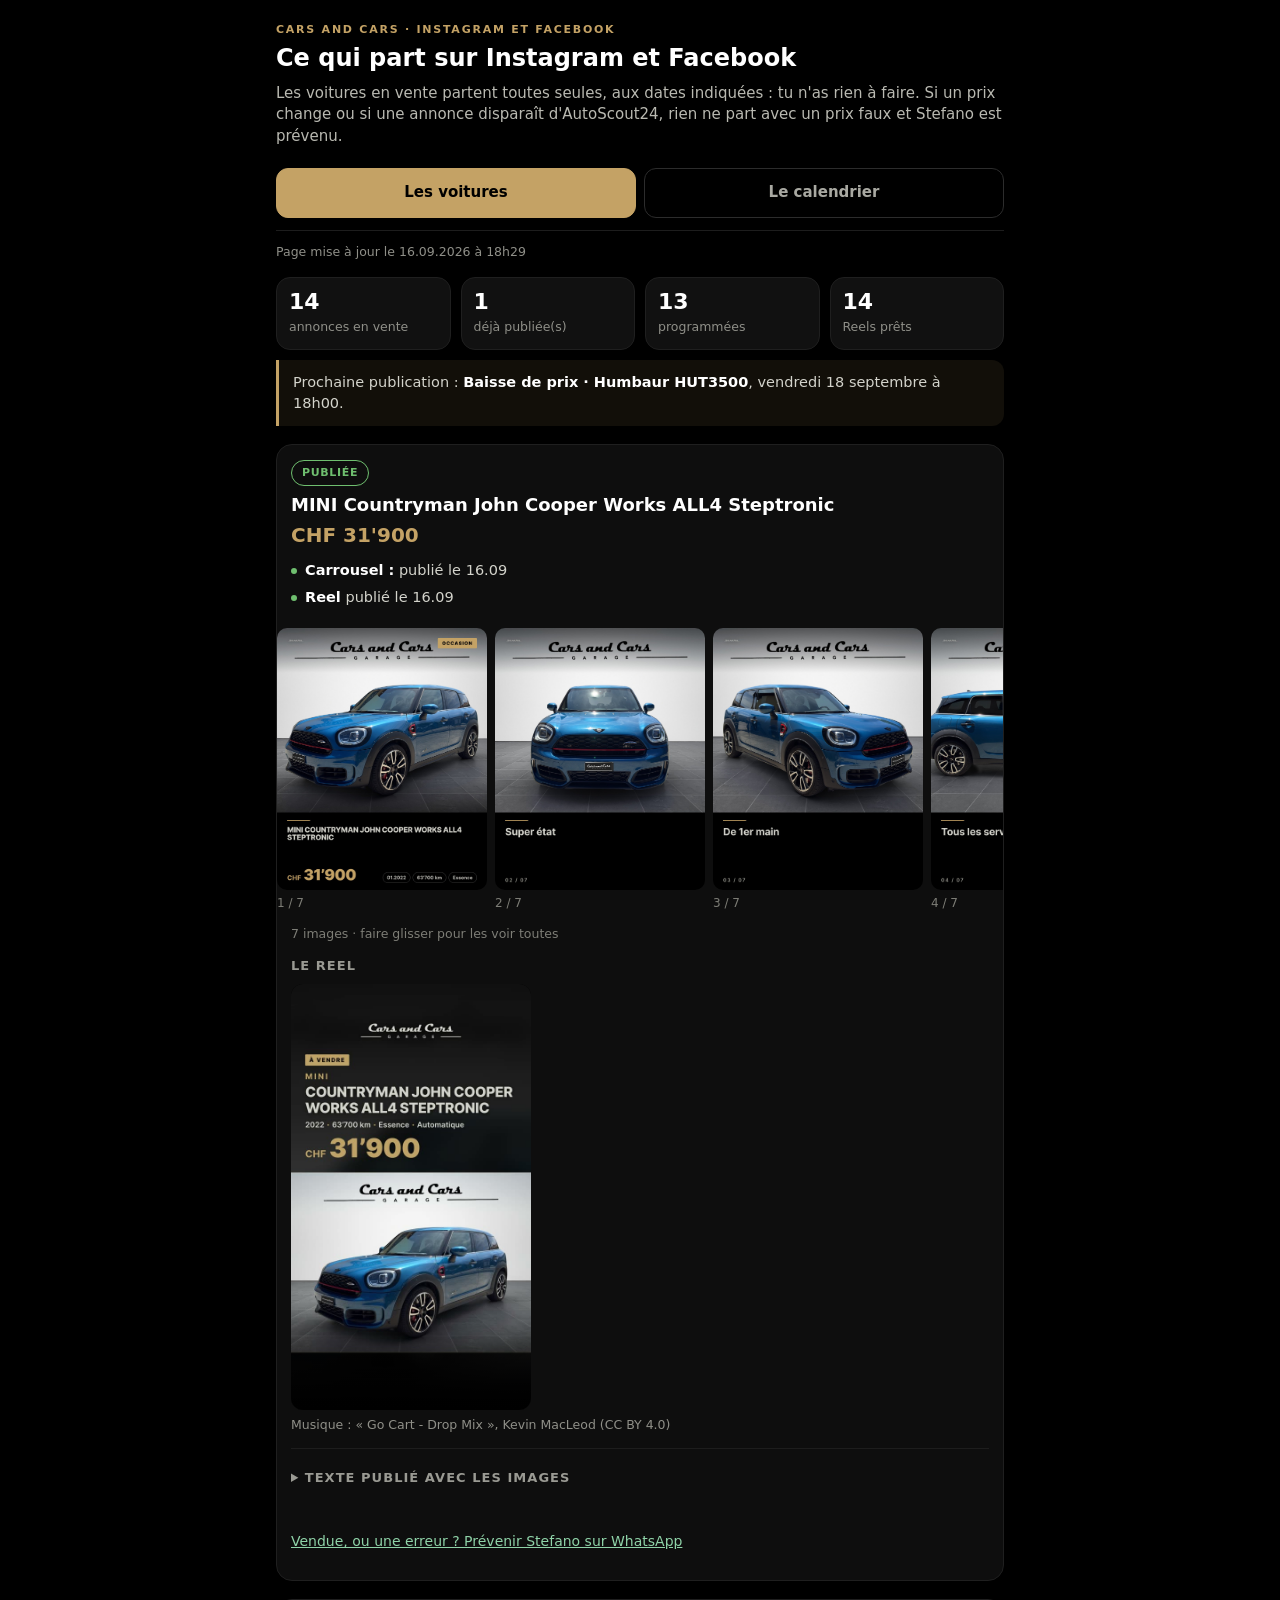
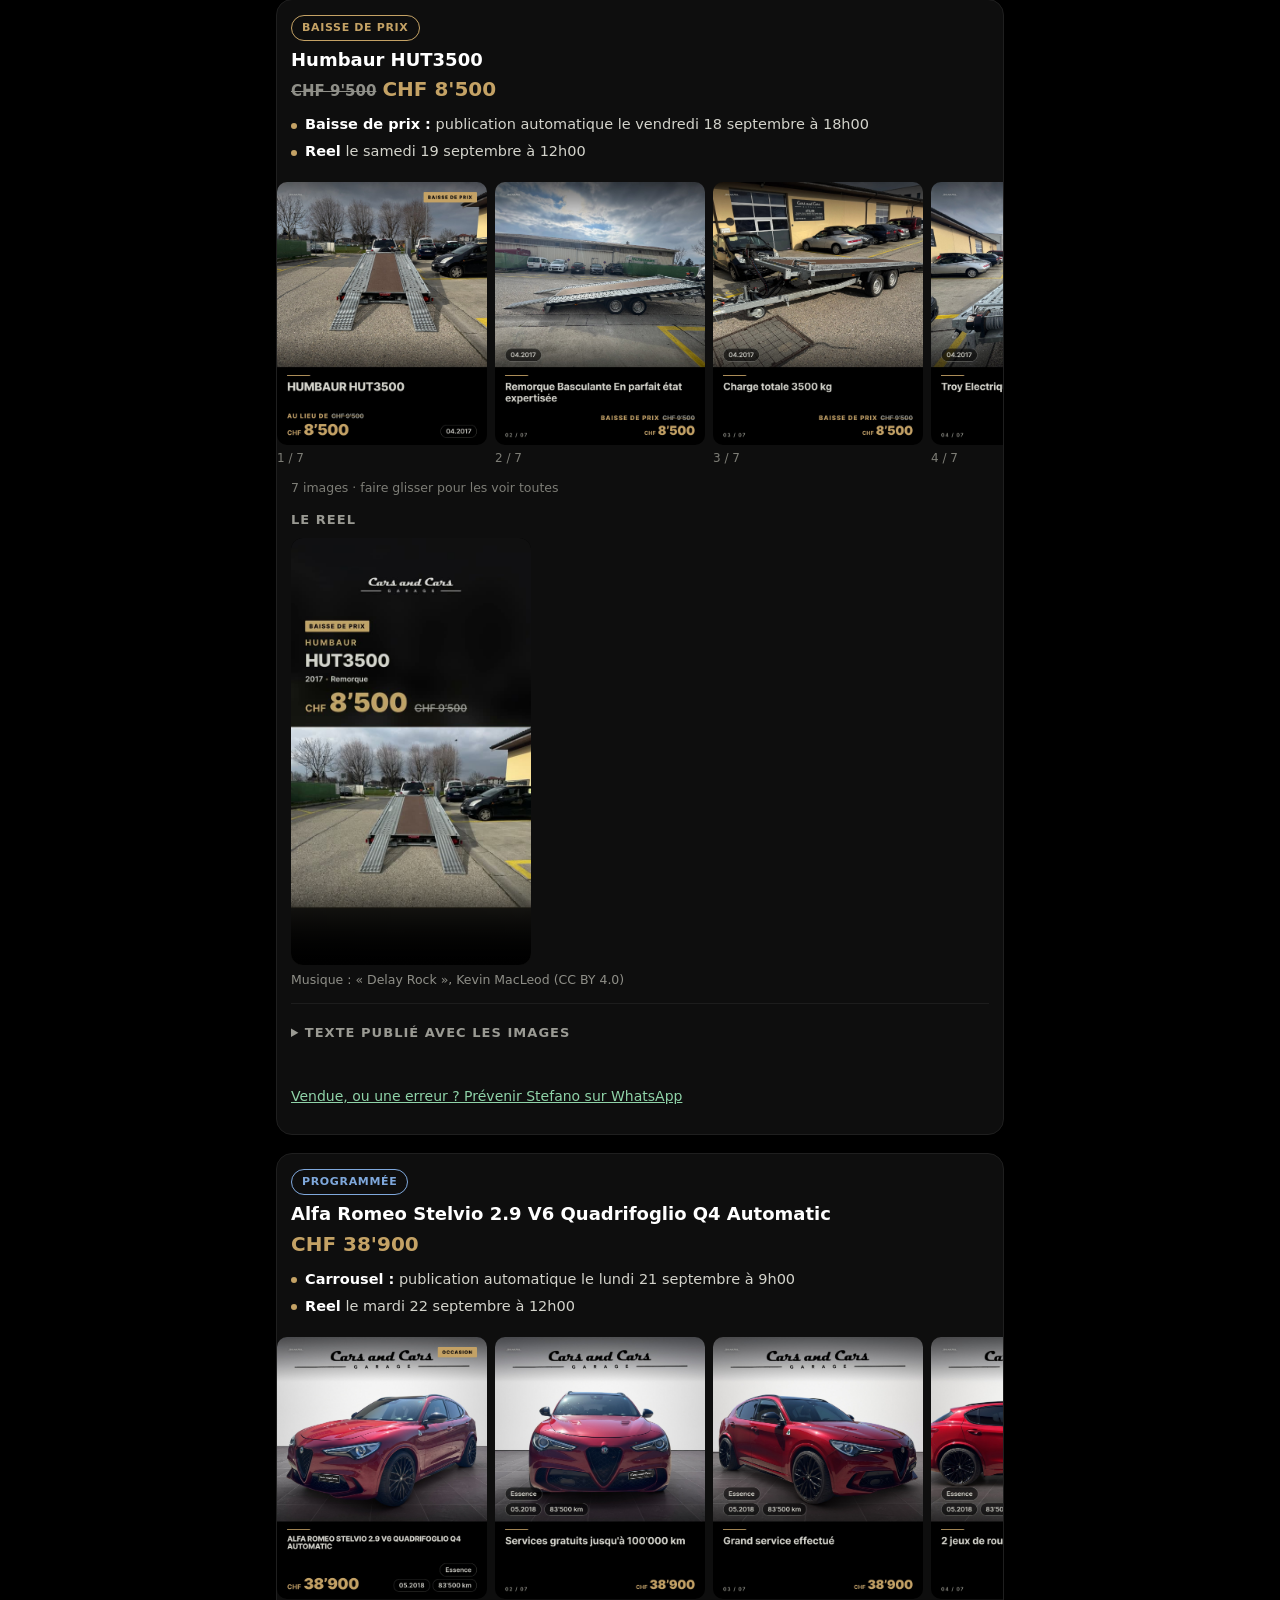
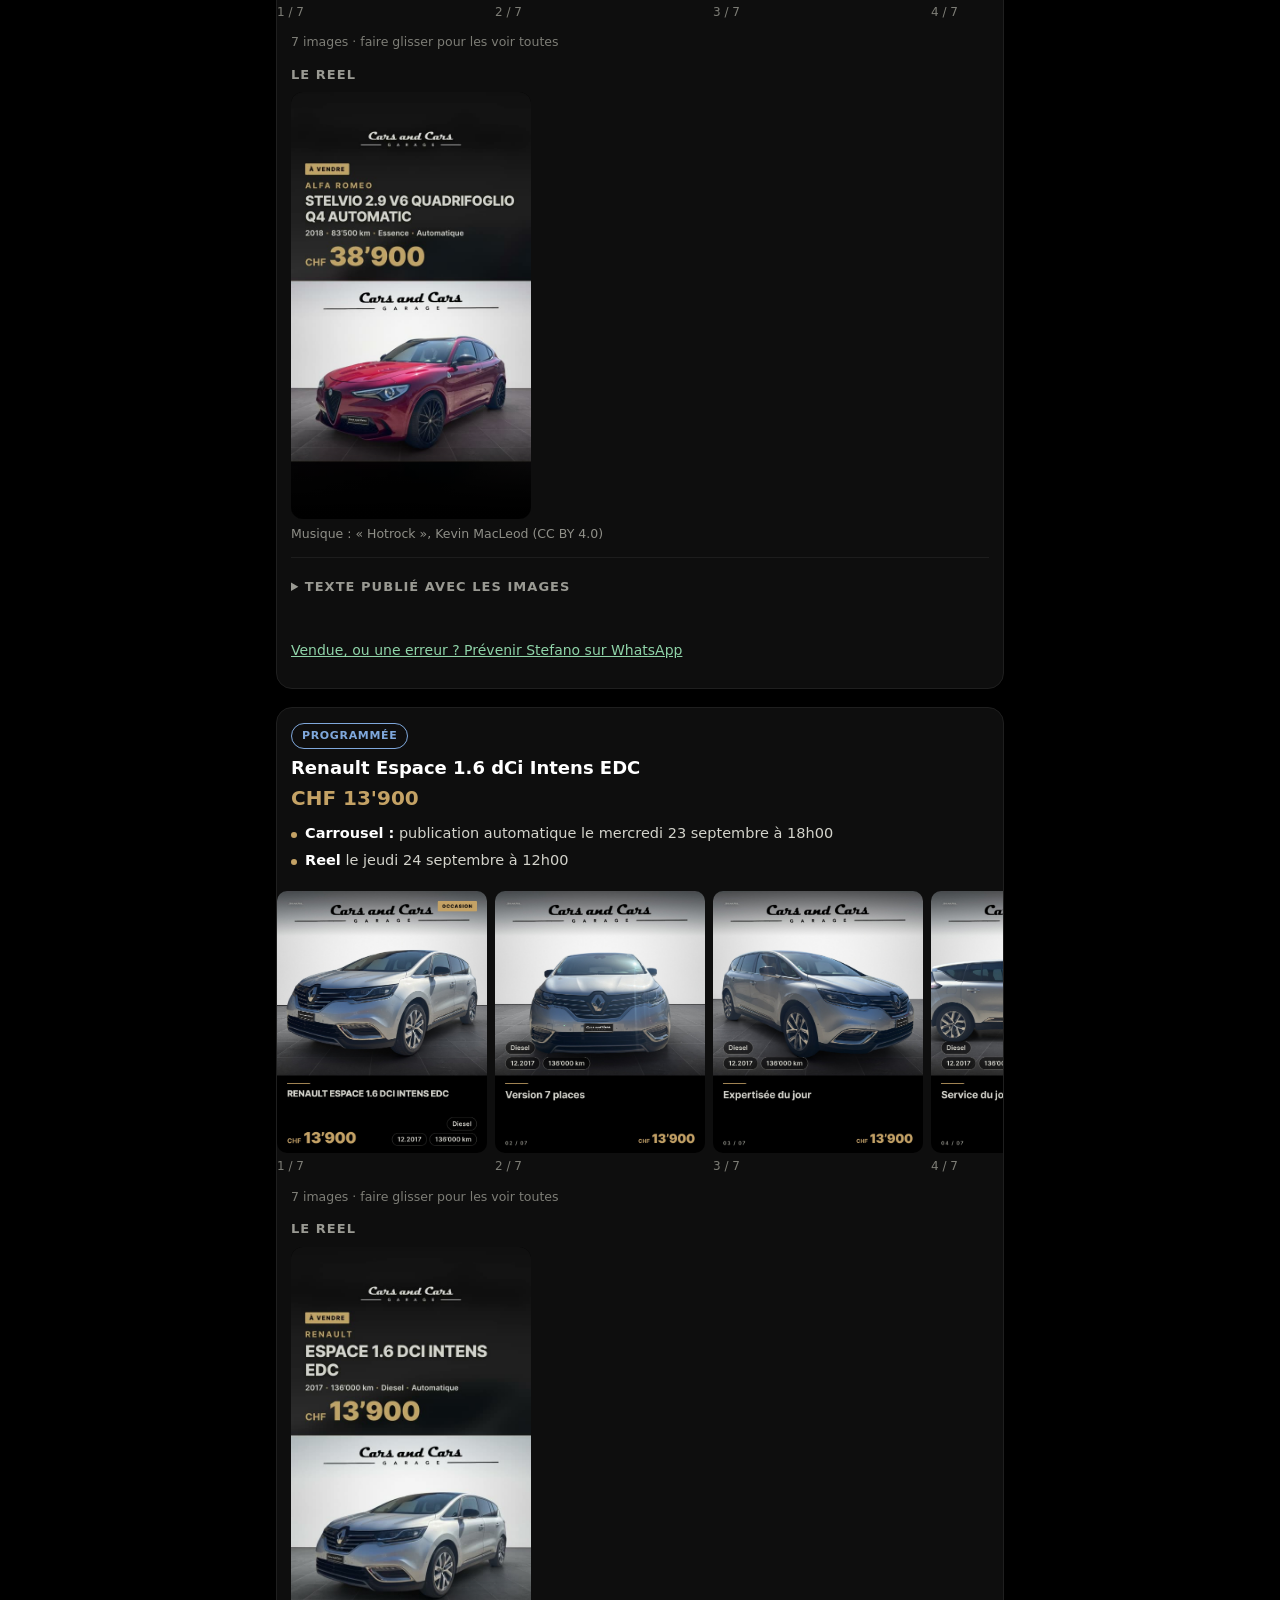
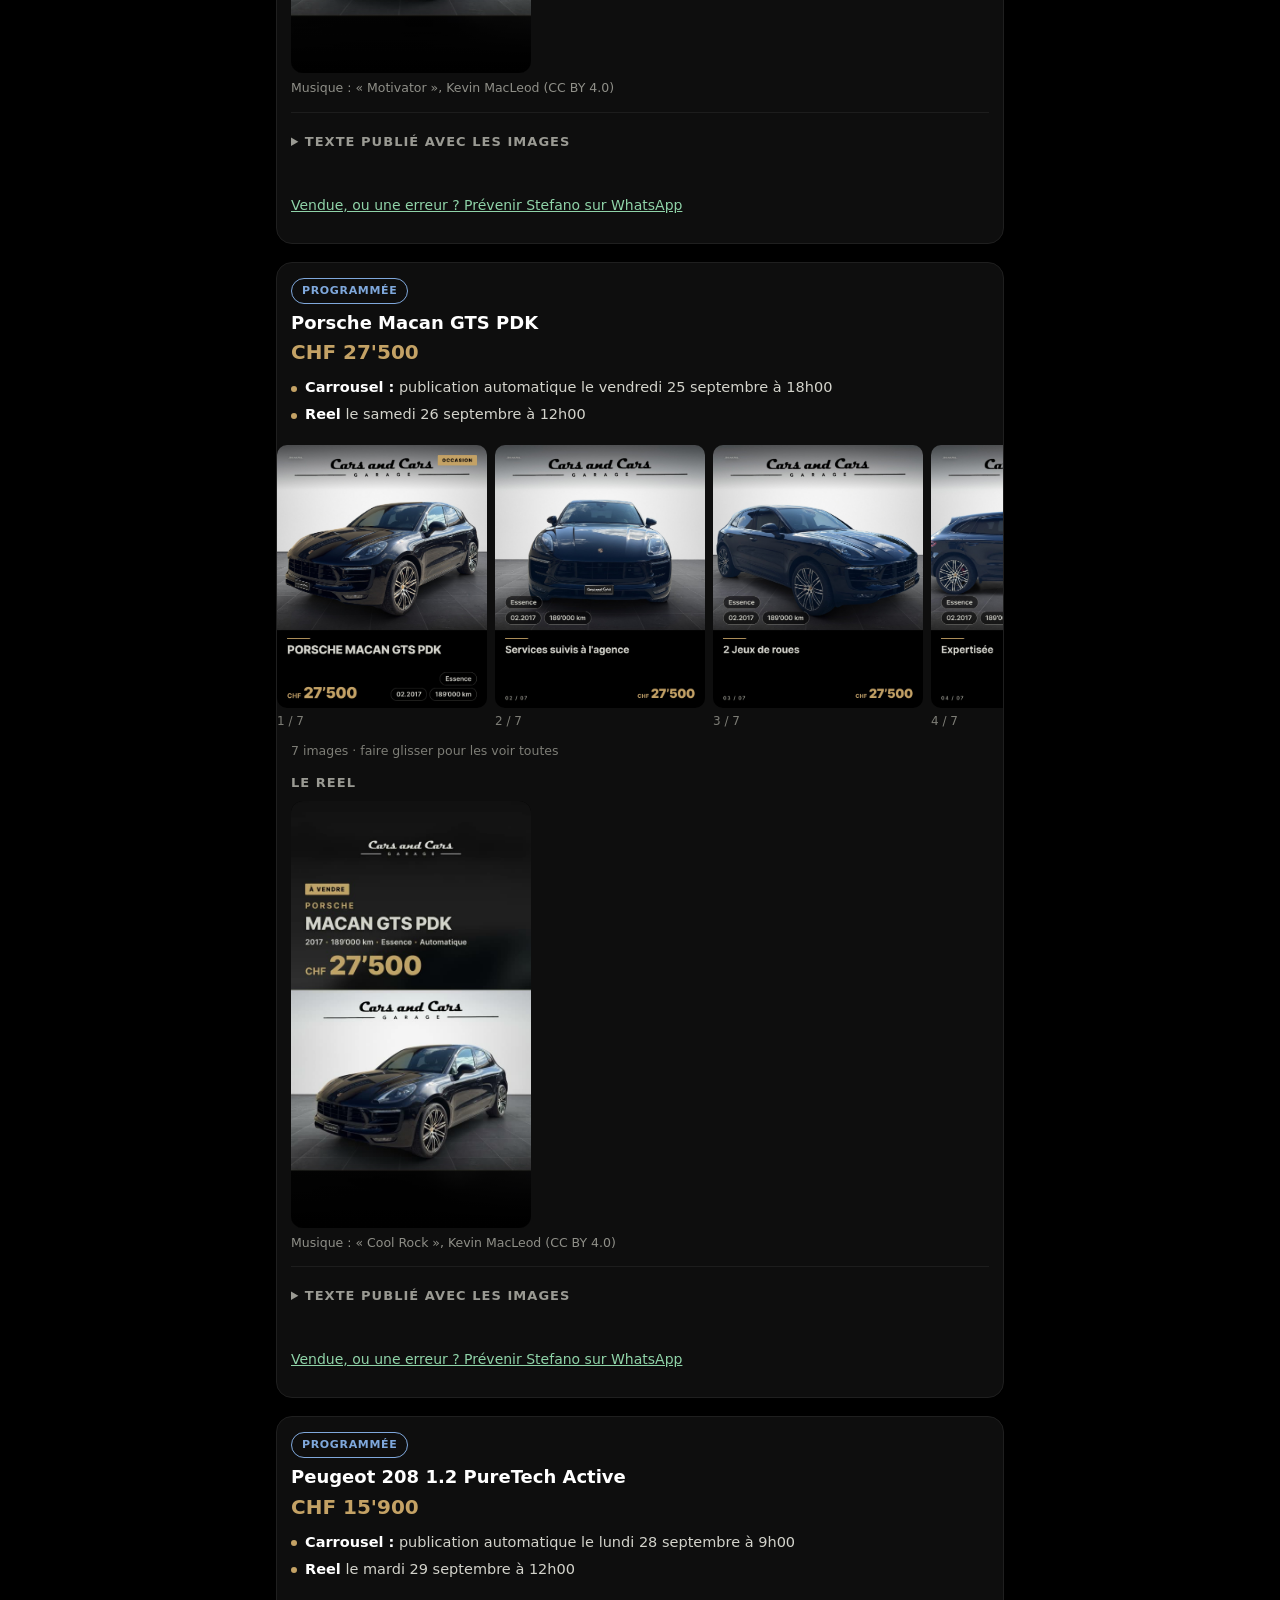
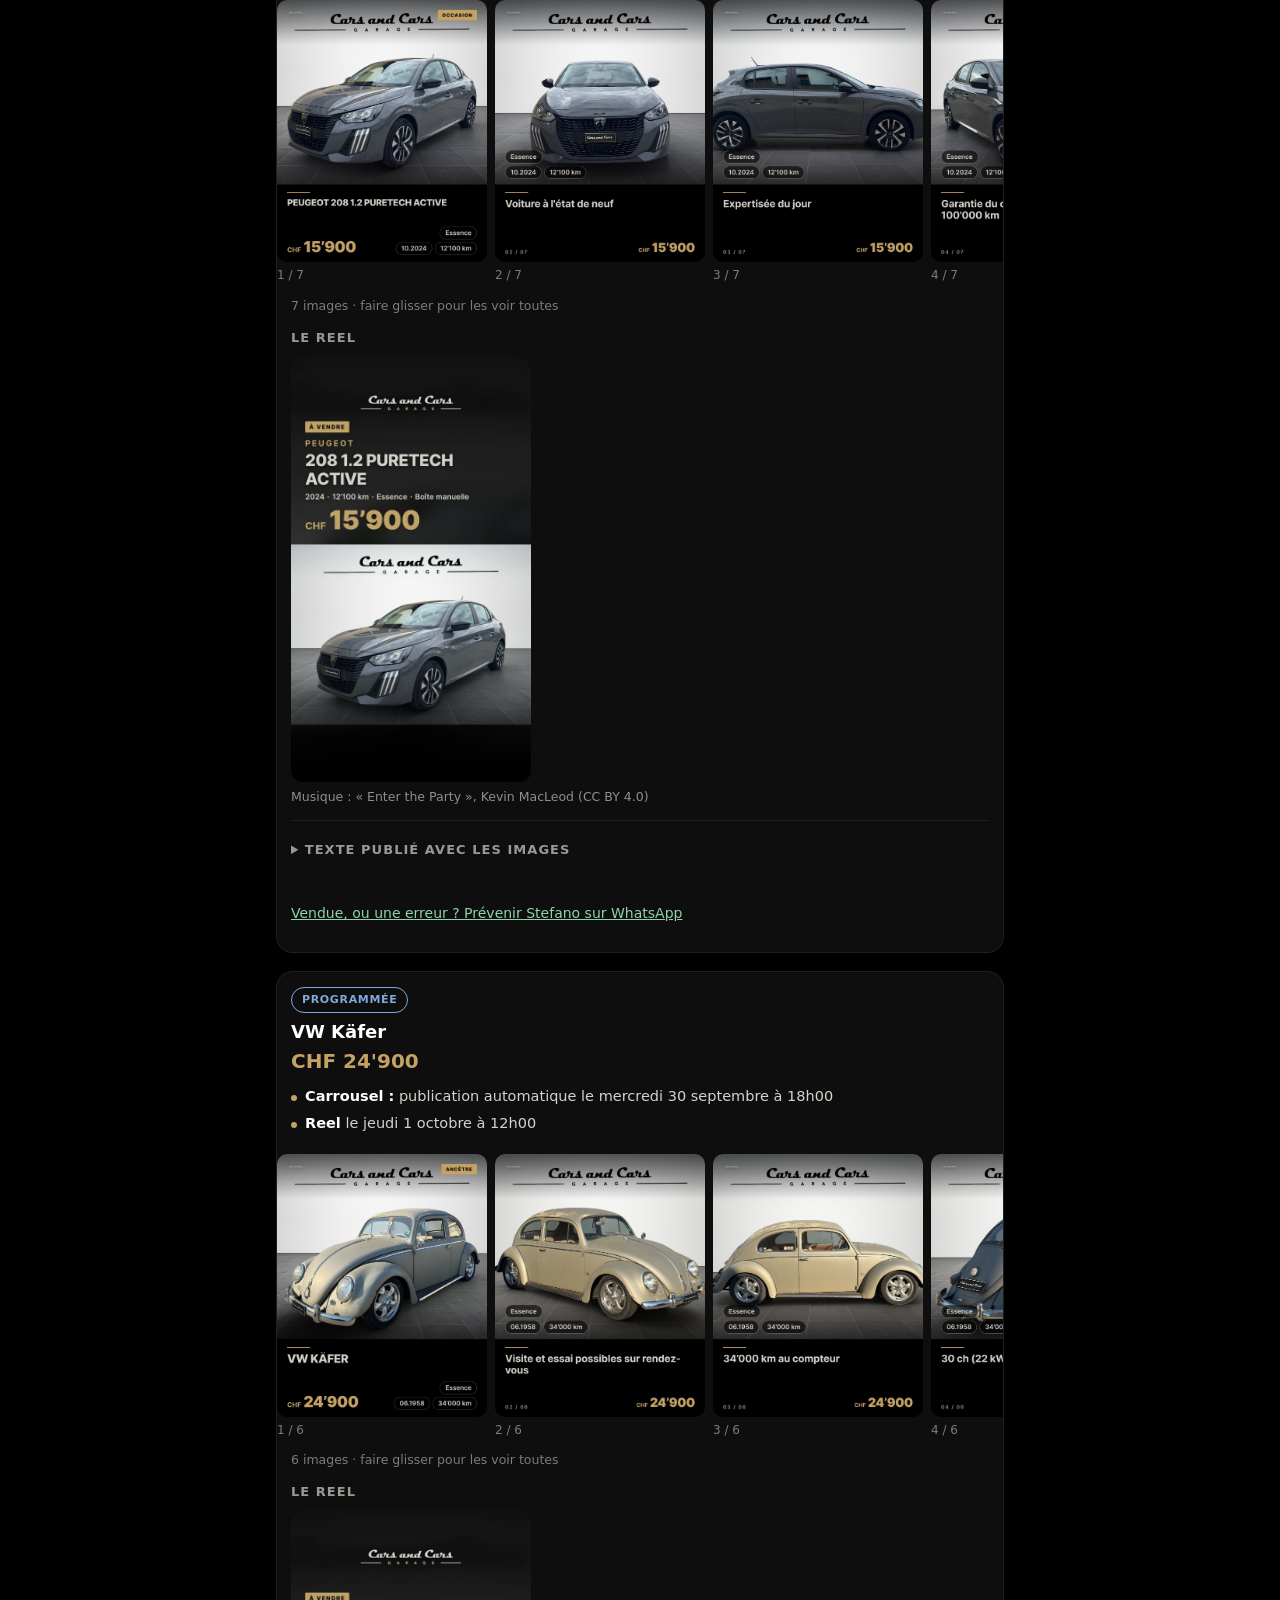
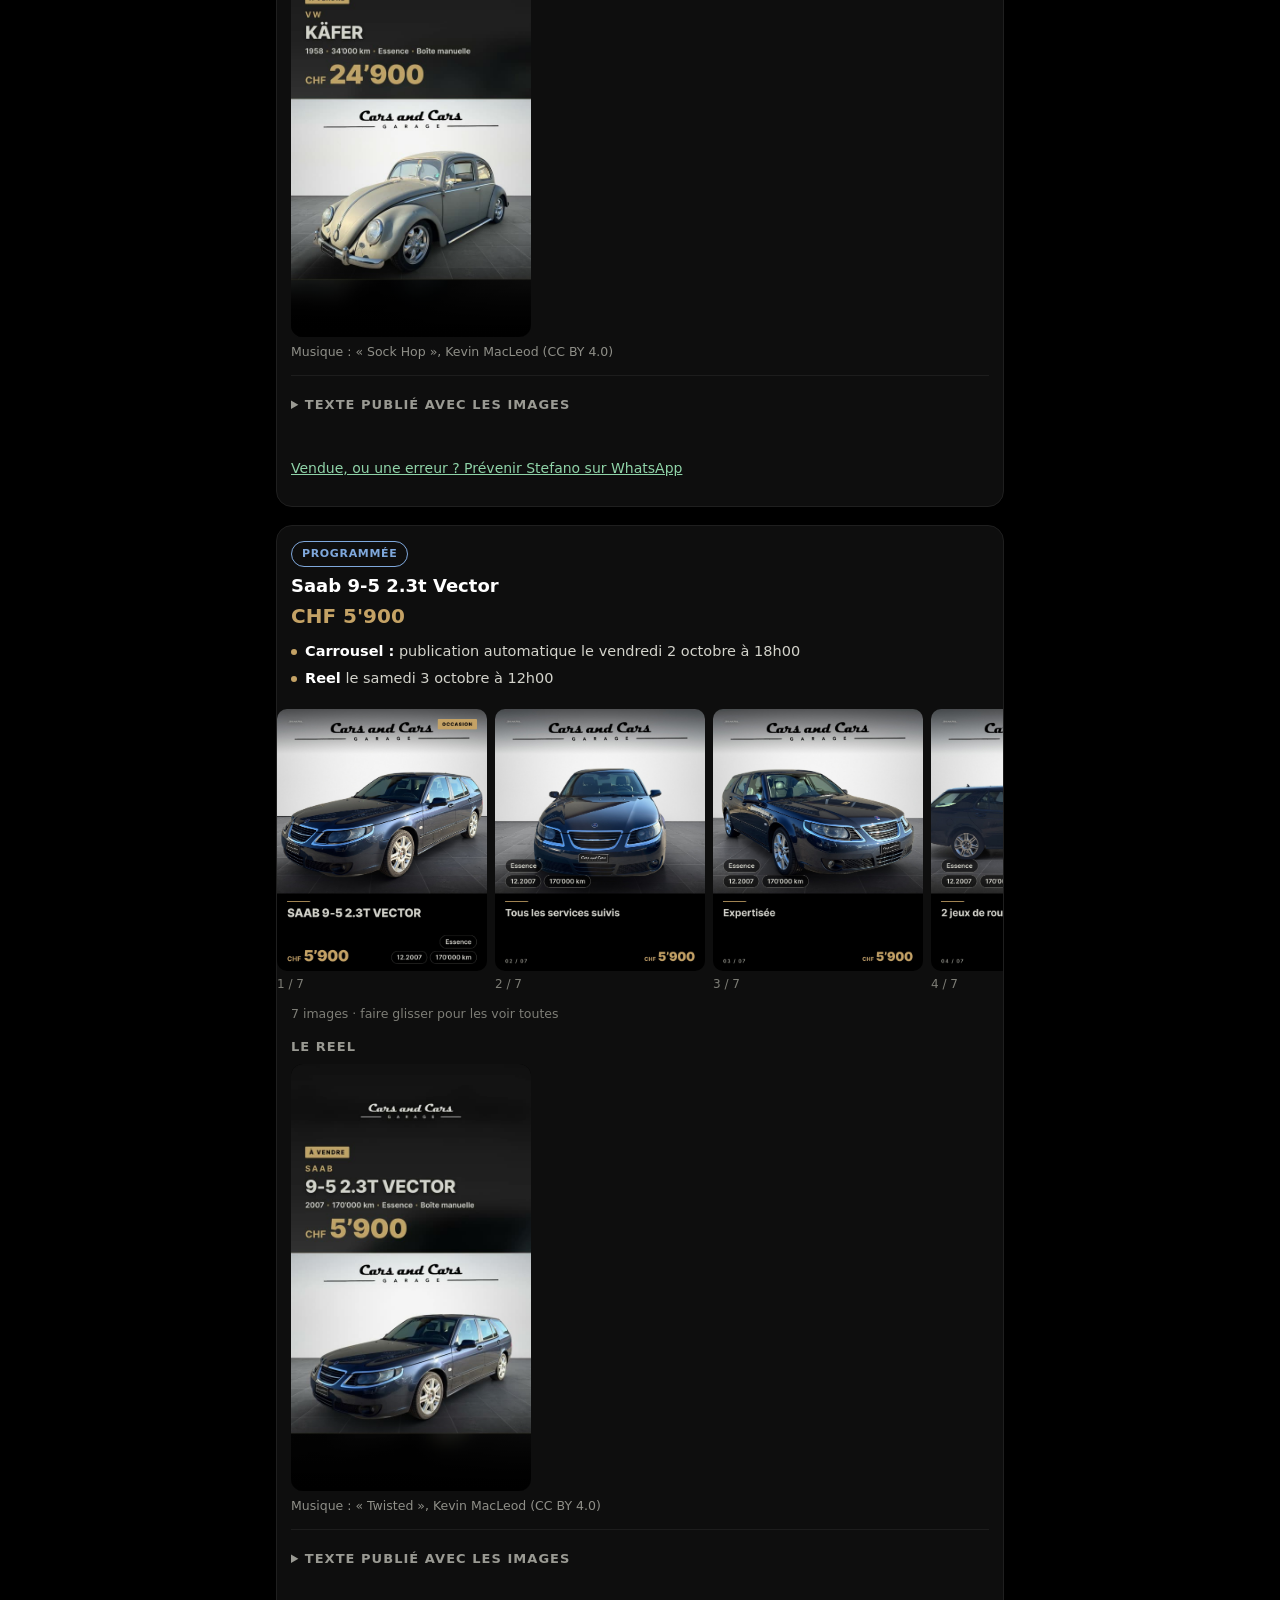
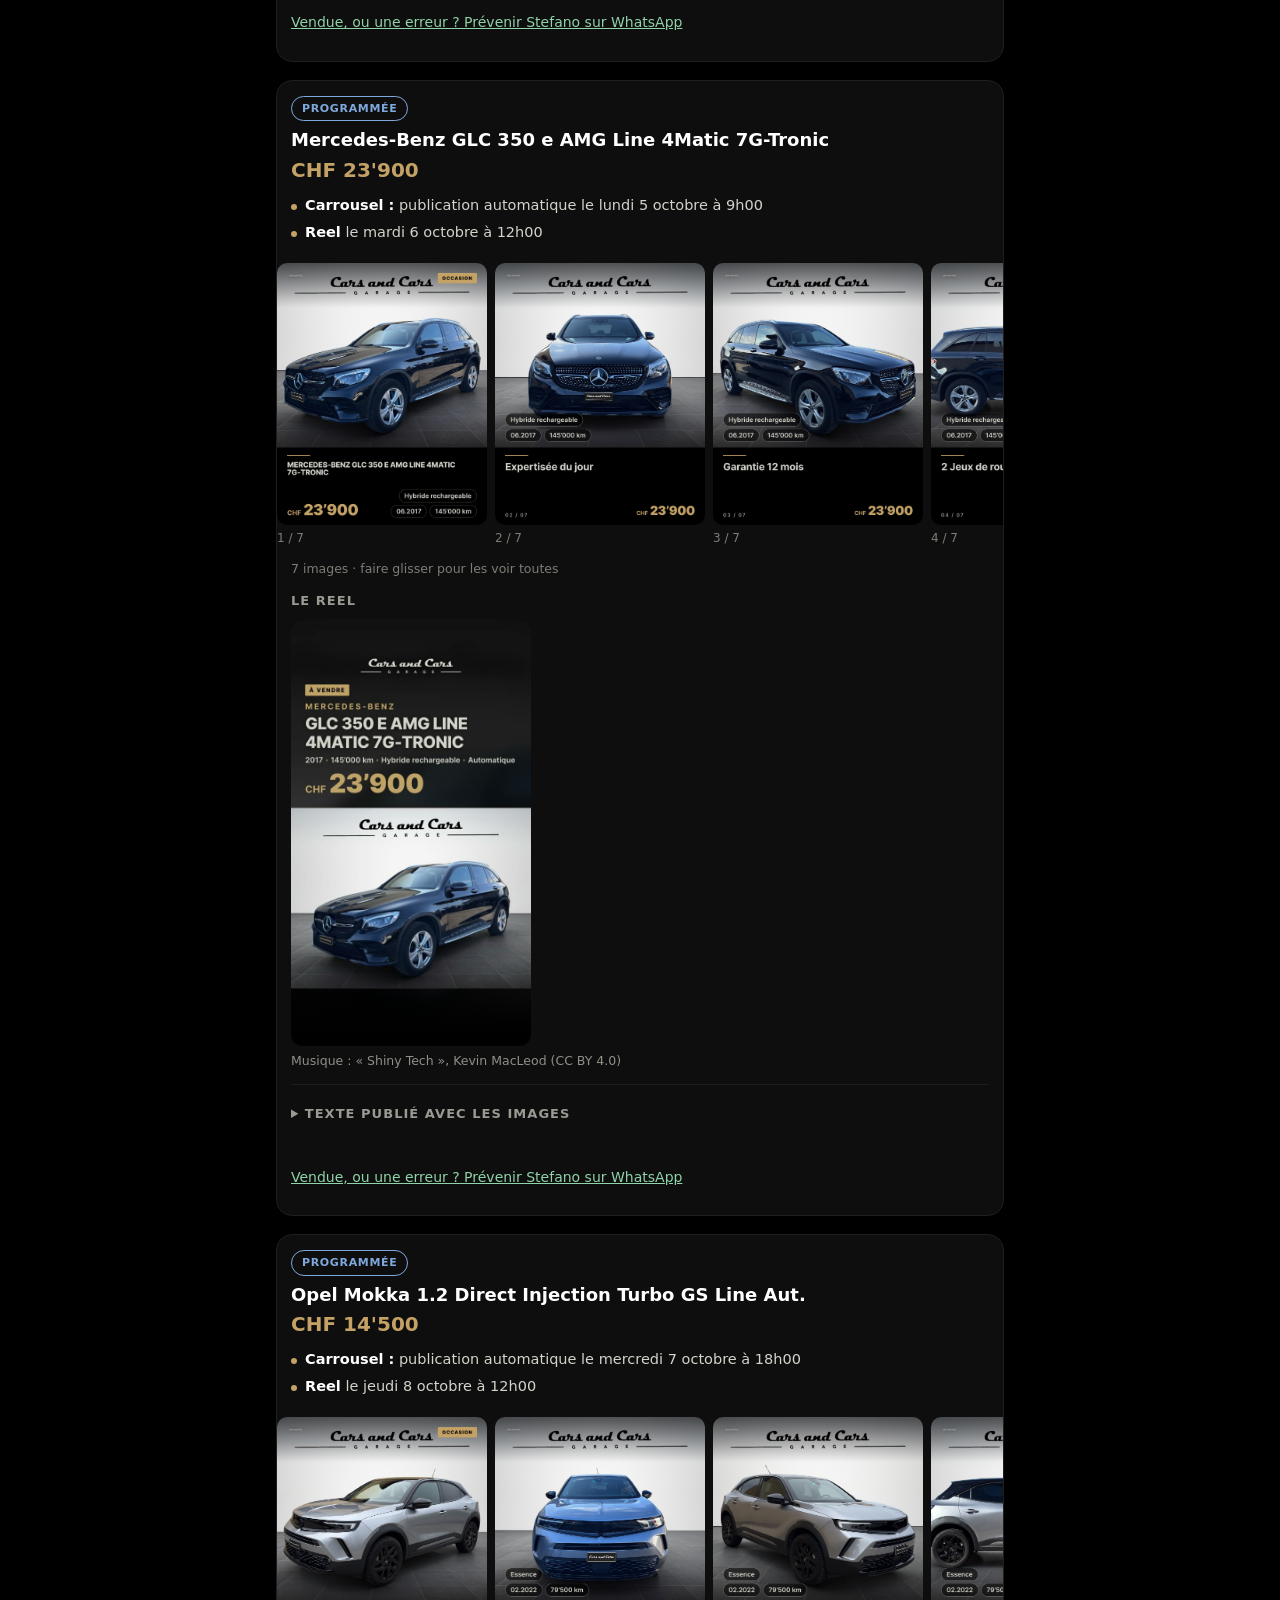
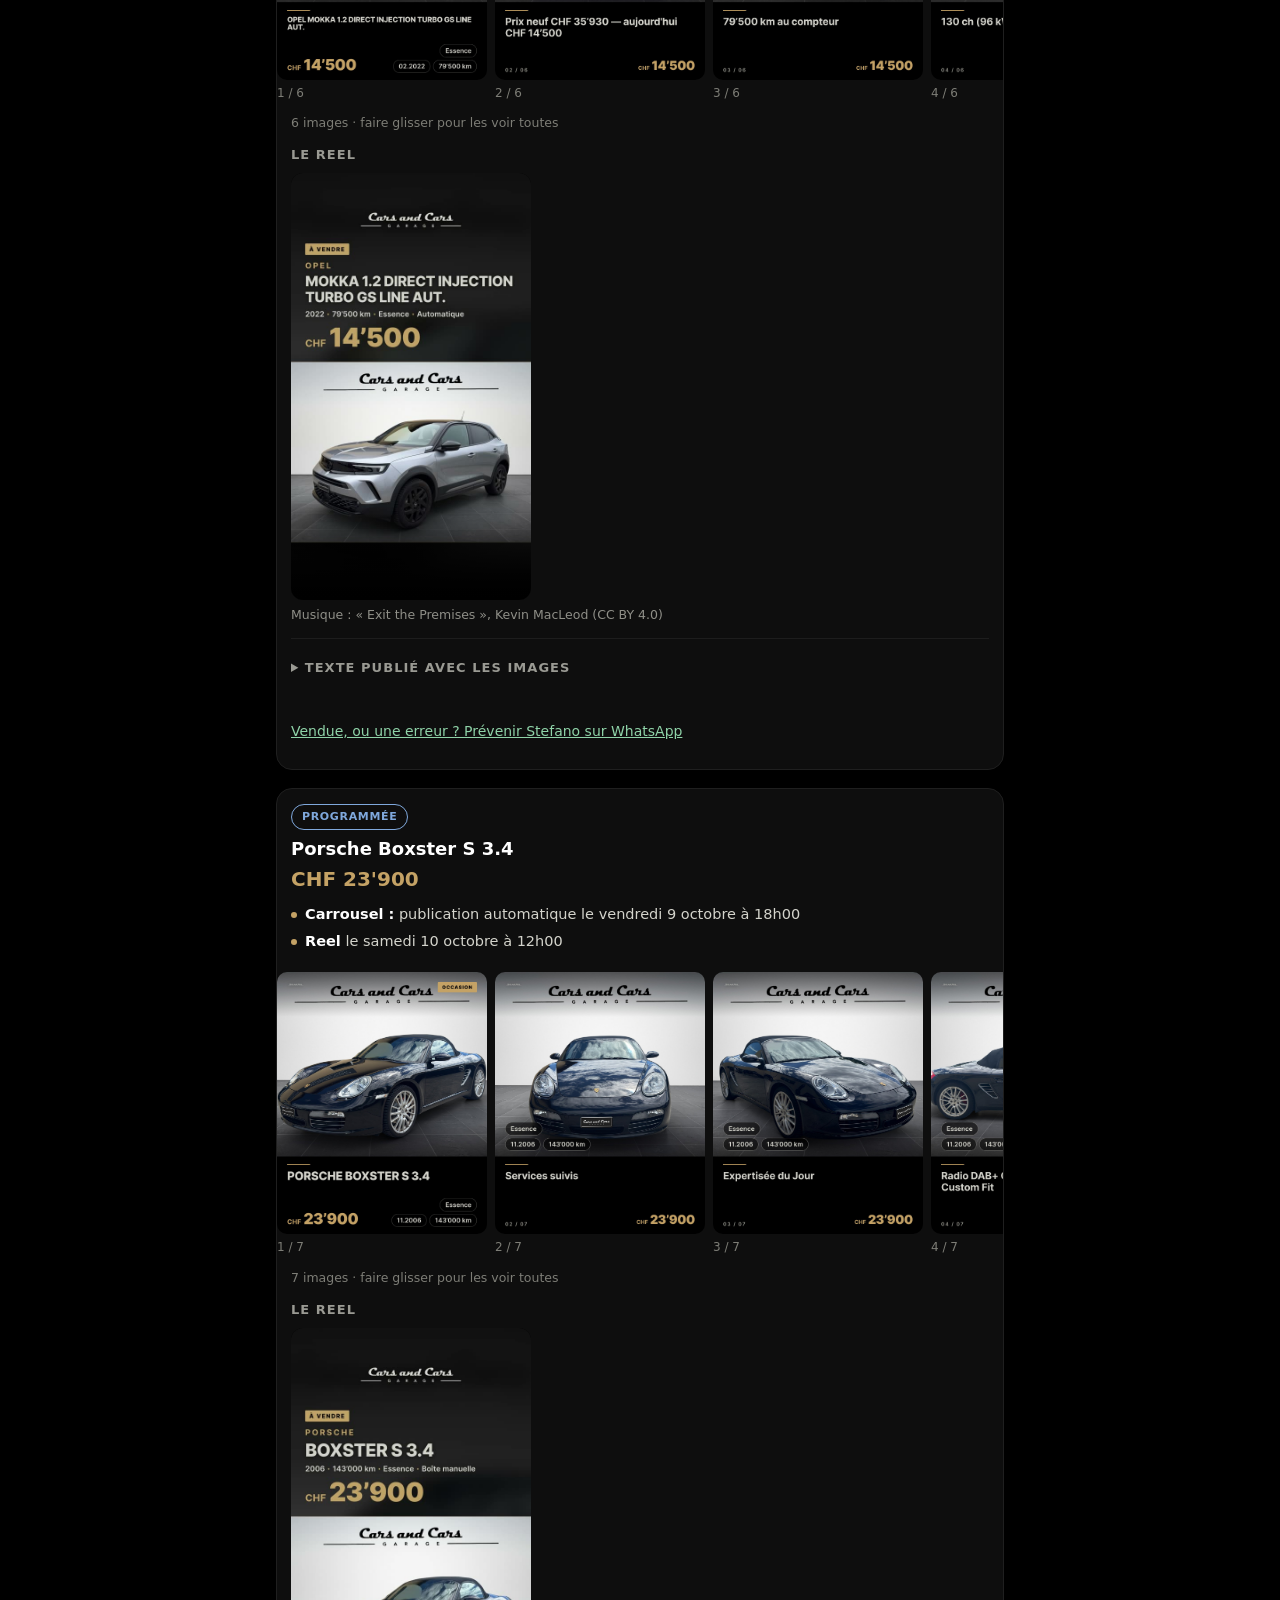
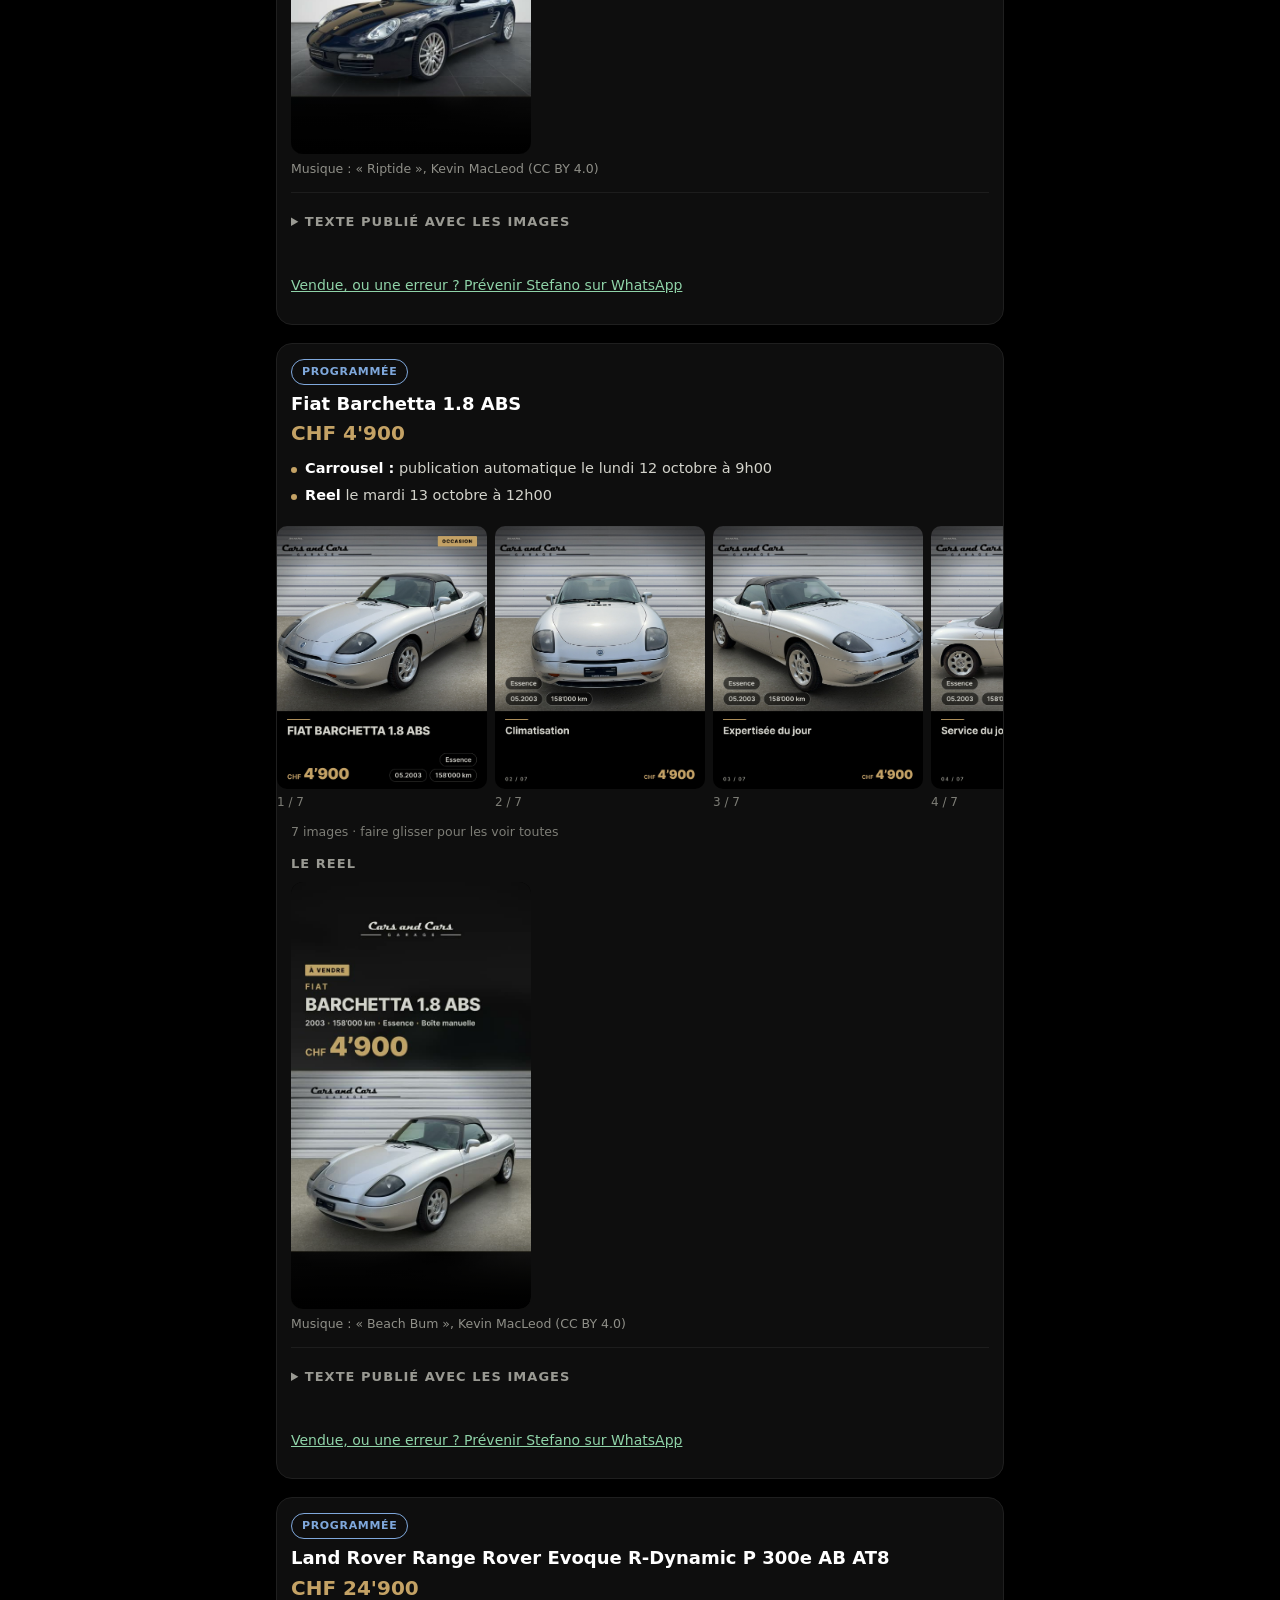
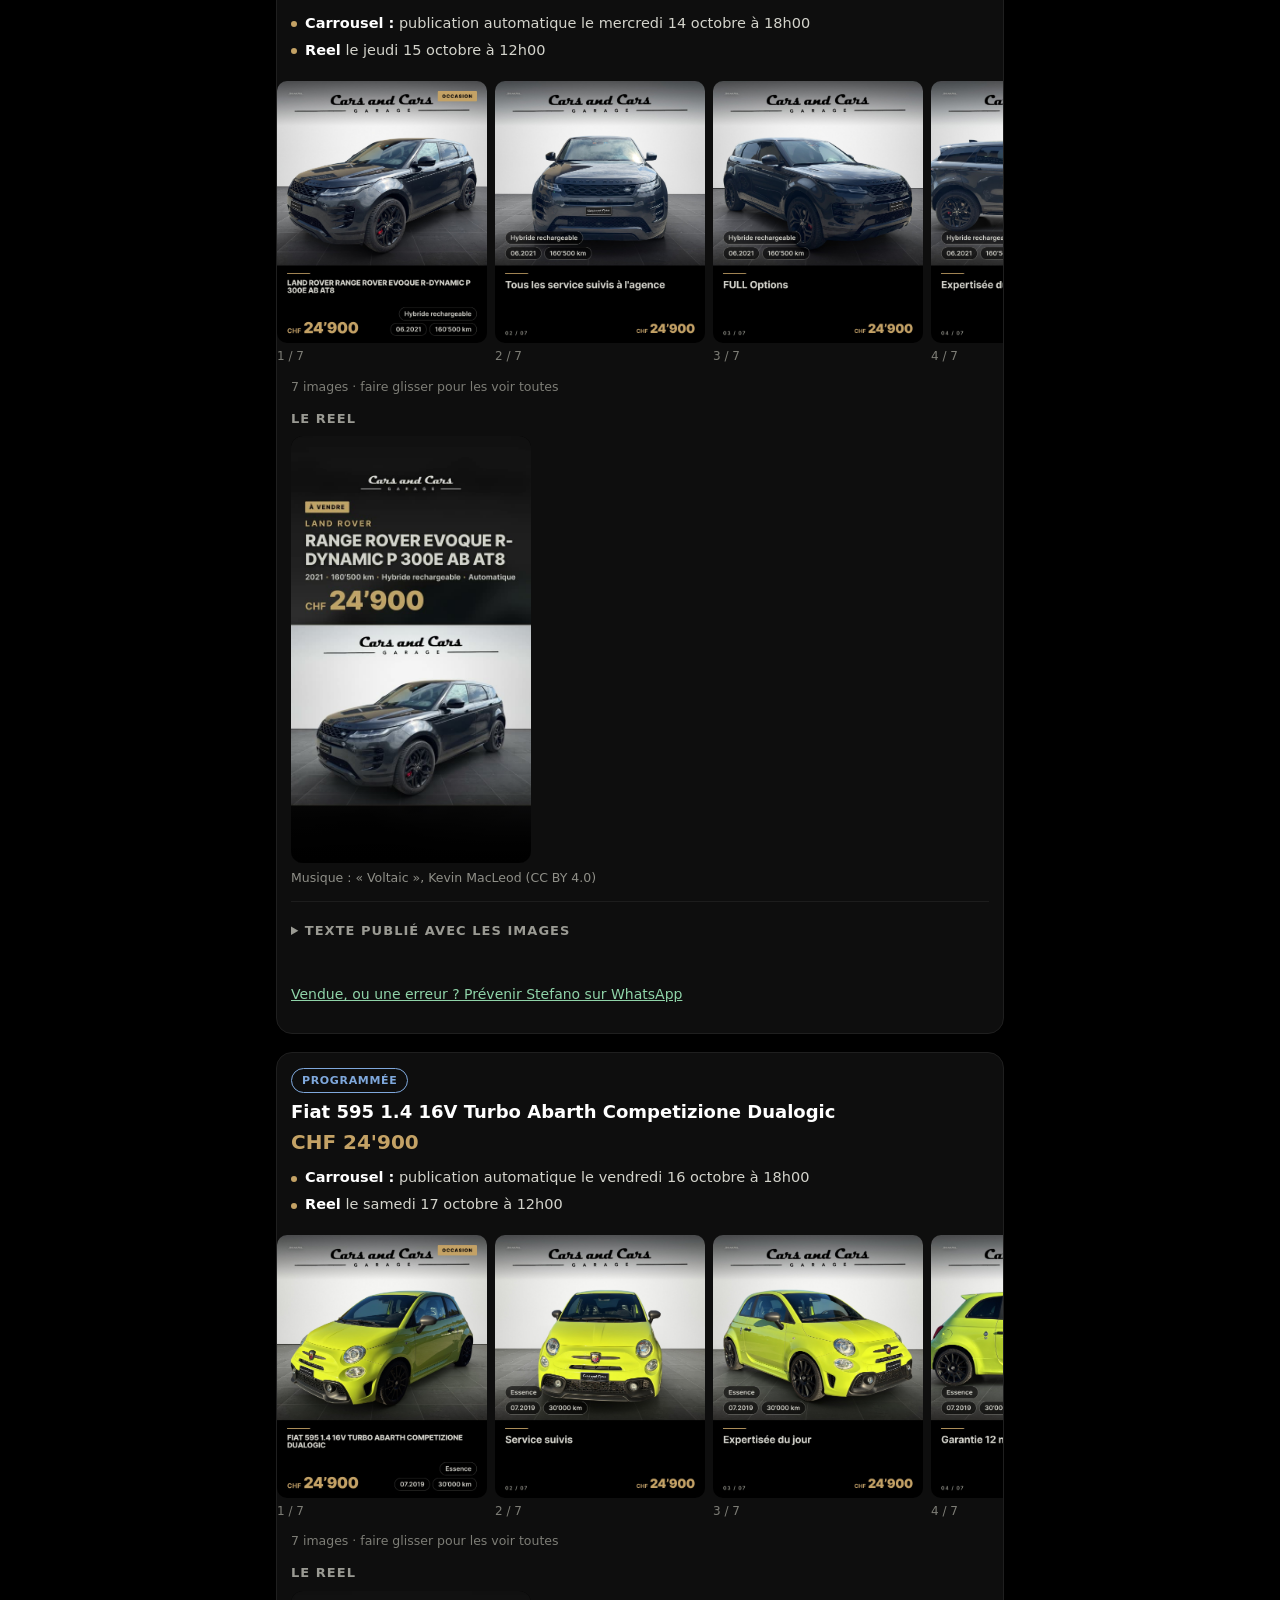
==== index.html @ 7878698c "Aperçu : carrousels régénérés (prix et pastilles sur chaque image), 14 Reels, page sans boutons mort" ====
<!doctype html>
<html lang="fr"><head>
<meta charset="utf-8">
<meta name="viewport" content="width=device-width,initial-scale=1,viewport-fit=cover">
<meta name="robots" content="noindex,nofollow">
<title>Cars and Cars — ce qui part sur Instagram et Facebook</title>
<link rel="stylesheet" href="posts.css">
</head><body>
<div class="page">
<header class="entete-page"><p class="sur">Cars and Cars · Instagram et Facebook</p><h1>Ce qui part sur Instagram et Facebook</h1><p class="chapo">Les voitures en vente partent toutes seules, aux dates indiquées : tu n&#x27;as rien à faire. Si un prix change ou si une annonce disparaît d&#x27;AutoScout24, rien ne part avec un prix faux et Stefano est prévenu.</p></header><nav class="nav"><a href="programme.html" class="on">Les voitures</a><a href="echeancier.html" class="">Le calendrier</a></nav><p class="maj">Page mise à jour le 16.09.2026 à 18h29</p><section class="chiffres"><div class="chiffre"><b>14</b><span>annonces en vente</span></div><div class="chiffre"><b>1</b><span>déjà publiée(s)</span></div><div class="chiffre"><b>13</b><span>programmées</span></div><div class="chiffre"><b>14</b><span>Reels prêts</span></div></section><p class="prochaine">Prochaine publication : <b>Baisse de prix · Humbaur HUT3500</b>, vendredi 18 septembre à 18h00.</p><main><article class="voiture" id="v20622081"><div class="tete"><span class="pastille p-publie">Publiée</span><h2>MINI Countryman John Cooper Works ALL4 Steptronic</h2><p class="prix">CHF 31&#x27;900</p><ul class="dates"><li class="fait"><b>Carrousel :</b> publié le 16.09</li><li class="fait"><b>Reel</b> publié le 16.09</li></ul></div><div class="bande"><div class="dia"><img src="img/20622081_MINI_Countryman_John_Cooper_Works___1_hero.jpg" alt="Image 1 sur 7 du carrousel" width="1080" height="1350" loading="eager"><span>1 / 7</span></div><div class="dia"><img src="img/20622081_MINI_Countryman_John_Cooper_Works___2_photo.jpg" alt="Image 2 sur 7 du carrousel" width="1080" height="1350" loading="eager"><span>2 / 7</span></div><div class="dia"><img src="img/20622081_MINI_Countryman_John_Cooper_Works___3_photo.jpg" alt="Image 3 sur 7 du carrousel" width="1080" height="1350" loading="lazy"><span>3 / 7</span></div><div class="dia"><img src="img/20622081_MINI_Countryman_John_Cooper_Works___4_photo.jpg" alt="Image 4 sur 7 du carrousel" width="1080" height="1350" loading="lazy"><span>4 / 7</span></div><div class="dia"><img src="img/20622081_MINI_Countryman_John_Cooper_Works___5_points_forts.jpg" alt="Image 5 sur 7 du carrousel" width="1080" height="1350" loading="lazy"><span>5 / 7</span></div><div class="dia"><img src="img/20622081_MINI_Countryman_John_Cooper_Works___6_technique.jpg" alt="Image 6 sur 7 du carrousel" width="1080" height="1350" loading="lazy"><span>6 / 7</span></div><div class="dia"><img src="img/20622081_MINI_Countryman_John_Cooper_Works___7_cta.jpg" alt="Image 7 sur 7 du carrousel" width="1080" height="1350" loading="lazy"><span>7 / 7</span></div></div><p class="glisser">7 images · faire glisser pour les voir toutes</p><div class="reel"><h3>Le Reel</h3><video controls playsinline preload="none" poster="affiches/reel_20622081.jpg" src="img/REEL_20622081__reel_20622081.mp4"></video><p>Musique : « Go Cart - Drop Mix », Kevin MacLeod (CC BY 4.0)</p></div><details class="texte"><summary>Texte publié avec les images</summary><div class="legende">🚗 MINI COUNTRYMAN — CHF 31&#x27;900
2022 · 63&#x27;700 km · Essence · Automatique

Voiture FULL options - super état - De 1er main - Tous les services suivis - 2 jeux de pneus - Expertisée du jour - Garantie 12 mois

👉 Essai sur rendez-vous · 021 731 38 70
Chemin de Mon-Repos 1, 1033 Cheseaux-sur-Lausanne

#carsandcars #occasion #garage #cheseaux #lausanne #mini</div></details><a class="contact wa-petit" href="https://wa.me/41794461183?text=Bonjour%20Stefano%2C%20c%27est%20David%20%28Cars%20and%20Cars%29.%20Au%20sujet%20de%20la%20publication%20%C2%AB%20MINI%20Countryman%20John%20Cooper%20Works%20ALL4%20Steptronic%20%C2%BB%20%28annonce%2020622081%29%20%3A%20">Vendue, ou une erreur ? Prévenir Stefano sur WhatsApp</a></article><article class="voiture" id="v20258718"><div class="tete"><span class="pastille p-baisse">Baisse de prix</span><h2>Humbaur HUT3500</h2><p class="prix"><s>CHF 9&#x27;500</s>CHF 8&#x27;500</p><ul class="dates"><li class=""><b>Baisse de prix :</b> publication automatique le vendredi 18 septembre à 18h00</li><li class=""><b>Reel</b> le samedi 19 septembre à 12h00</li></ul></div><div class="bande"><div class="dia"><img src="img/20258718_HUMBAUR_HUT3500__1_hero.jpg" alt="Image 1 sur 7 du carrousel" width="1080" height="1350" loading="eager"><span>1 / 7</span></div><div class="dia"><img src="img/20258718_HUMBAUR_HUT3500__2_photo.jpg" alt="Image 2 sur 7 du carrousel" width="1080" height="1350" loading="eager"><span>2 / 7</span></div><div class="dia"><img src="img/20258718_HUMBAUR_HUT3500__3_photo.jpg" alt="Image 3 sur 7 du carrousel" width="1080" height="1350" loading="lazy"><span>3 / 7</span></div><div class="dia"><img src="img/20258718_HUMBAUR_HUT3500__4_photo.jpg" alt="Image 4 sur 7 du carrousel" width="1080" height="1350" loading="lazy"><span>4 / 7</span></div><div class="dia"><img src="img/20258718_HUMBAUR_HUT3500__5_points_forts.jpg" alt="Image 5 sur 7 du carrousel" width="1080" height="1350" loading="lazy"><span>5 / 7</span></div><div class="dia"><img src="img/20258718_HUMBAUR_HUT3500__6_technique.jpg" alt="Image 6 sur 7 du carrousel" width="1080" height="1350" loading="lazy"><span>6 / 7</span></div><div class="dia"><img src="img/20258718_HUMBAUR_HUT3500__7_cta.jpg" alt="Image 7 sur 7 du carrousel" width="1080" height="1350" loading="lazy"><span>7 / 7</span></div></div><p class="glisser">7 images · faire glisser pour les voir toutes</p><div class="reel"><h3>Le Reel</h3><video controls playsinline preload="none" poster="affiches/reel_20258718.jpg" src="img/REEL_20258718__reel_20258718.mp4"></video><p>Musique : « Delay Rock », Kevin MacLeod (CC BY 4.0)</p></div><details class="texte"><summary>Texte publié avec les images</summary><div class="legende">📉 Baisse de prix
Humbaur HUT3500 — CHF 8&#x27;500 au lieu de CHF 9&#x27;500
2017 · Remorque

Remorque Basculante En parfait état expertisée - charge totale 3500 kg - Troy Electrique avec télécommande

👉 Essai sur rendez-vous · 021 731 38 70
Chemin de Mon-Repos 1, 1033 Cheseaux-sur-Lausanne

#carsandcars #occasion #garage #cheseaux #lausanne #humbaur #remorque</div></details><a class="contact wa-petit" href="https://wa.me/41794461183?text=Bonjour%20Stefano%2C%20c%27est%20David%20%28Cars%20and%20Cars%29.%20Au%20sujet%20de%20la%20publication%20%C2%AB%20Humbaur%20HUT3500%20%C2%BB%20%28annonce%2020258718%29%20%3A%20">Vendue, ou une erreur ? Prévenir Stefano sur WhatsApp</a></article><article class="voiture" id="v20804981"><div class="tete"><span class="pastille p-programme">Programmée</span><h2>Alfa Romeo Stelvio 2.9 V6 Quadrifoglio Q4 Automatic</h2><p class="prix">CHF 38&#x27;900</p><ul class="dates"><li class=""><b>Carrousel :</b> publication automatique le lundi 21 septembre à 9h00</li><li class=""><b>Reel</b> le mardi 22 septembre à 12h00</li></ul></div><div class="bande"><div class="dia"><img src="img/20804981_ALFA_ROMEO_Stelvio_2_9_V6_Quadrifo__1_hero.jpg" alt="Image 1 sur 7 du carrousel" width="1080" height="1350" loading="eager"><span>1 / 7</span></div><div class="dia"><img src="img/20804981_ALFA_ROMEO_Stelvio_2_9_V6_Quadrifo__2_photo.jpg" alt="Image 2 sur 7 du carrousel" width="1080" height="1350" loading="eager"><span>2 / 7</span></div><div class="dia"><img src="img/20804981_ALFA_ROMEO_Stelvio_2_9_V6_Quadrifo__3_photo.jpg" alt="Image 3 sur 7 du carrousel" width="1080" height="1350" loading="lazy"><span>3 / 7</span></div><div class="dia"><img src="img/20804981_ALFA_ROMEO_Stelvio_2_9_V6_Quadrifo__4_photo.jpg" alt="Image 4 sur 7 du carrousel" width="1080" height="1350" loading="lazy"><span>4 / 7</span></div><div class="dia"><img src="img/20804981_ALFA_ROMEO_Stelvio_2_9_V6_Quadrifo__5_points_forts.jpg" alt="Image 5 sur 7 du carrousel" width="1080" height="1350" loading="lazy"><span>5 / 7</span></div><div class="dia"><img src="img/20804981_ALFA_ROMEO_Stelvio_2_9_V6_Quadrifo__6_technique.jpg" alt="Image 6 sur 7 du carrousel" width="1080" height="1350" loading="lazy"><span>6 / 7</span></div><div class="dia"><img src="img/20804981_ALFA_ROMEO_Stelvio_2_9_V6_Quadrifo__7_cta.jpg" alt="Image 7 sur 7 du carrousel" width="1080" height="1350" loading="lazy"><span>7 / 7</span></div></div><p class="glisser">7 images · faire glisser pour les voir toutes</p><div class="reel"><h3>Le Reel</h3><video controls playsinline preload="none" poster="affiches/reel_20804981.jpg" src="img/REEL_20804981__reel_20804981.mp4"></video><p>Musique : « Hotrock », Kevin MacLeod (CC BY 4.0)</p></div><details class="texte"><summary>Texte publié avec les images</summary><div class="legende">🚗 Alfa Romeo Stelvio 2.9 V6 Quadrifoglio Q4 Automatic — CHF 38&#x27;900
2018 · 83&#x27;500 km · Essence · Automatique

Voiture à l&#x27;état de neuf - Services gratuits jusqu&#x27;à 100&#x27;000 km - Grand service effectué - 2 jeux de roues - roues été 22&#x27; Homologuées - Garantie 12 mois

👉 Essai sur rendez-vous · 021 731 38 70
Chemin de Mon-Repos 1, 1033 Cheseaux-sur-Lausanne

#carsandcars #occasion #garage #cheseaux #lausanne #alfaromeo</div></details><a class="contact wa-petit" href="https://wa.me/41794461183?text=Bonjour%20Stefano%2C%20c%27est%20David%20%28Cars%20and%20Cars%29.%20Au%20sujet%20de%20la%20publication%20%C2%AB%20Alfa%20Romeo%20Stelvio%202.9%20V6%20Quadrifoglio%20Q4%20Automatic%20%C2%BB%20%28annonce%2020804981%29%20%3A%20">Vendue, ou une erreur ? Prévenir Stefano sur WhatsApp</a></article><article class="voiture" id="v20795503"><div class="tete"><span class="pastille p-programme">Programmée</span><h2>Renault Espace 1.6 dCi Intens EDC</h2><p class="prix">CHF 13&#x27;900</p><ul class="dates"><li class=""><b>Carrousel :</b> publication automatique le mercredi 23 septembre à 18h00</li><li class=""><b>Reel</b> le jeudi 24 septembre à 12h00</li></ul></div><div class="bande"><div class="dia"><img src="img/20795503_RENAULT_Espace_1_6_dCi_Intens_EDC__1_hero.jpg" alt="Image 1 sur 7 du carrousel" width="1080" height="1350" loading="eager"><span>1 / 7</span></div><div class="dia"><img src="img/20795503_RENAULT_Espace_1_6_dCi_Intens_EDC__2_photo.jpg" alt="Image 2 sur 7 du carrousel" width="1080" height="1350" loading="eager"><span>2 / 7</span></div><div class="dia"><img src="img/20795503_RENAULT_Espace_1_6_dCi_Intens_EDC__3_photo.jpg" alt="Image 3 sur 7 du carrousel" width="1080" height="1350" loading="lazy"><span>3 / 7</span></div><div class="dia"><img src="img/20795503_RENAULT_Espace_1_6_dCi_Intens_EDC__4_photo.jpg" alt="Image 4 sur 7 du carrousel" width="1080" height="1350" loading="lazy"><span>4 / 7</span></div><div class="dia"><img src="img/20795503_RENAULT_Espace_1_6_dCi_Intens_EDC__5_points_forts.jpg" alt="Image 5 sur 7 du carrousel" width="1080" height="1350" loading="lazy"><span>5 / 7</span></div><div class="dia"><img src="img/20795503_RENAULT_Espace_1_6_dCi_Intens_EDC__6_technique.jpg" alt="Image 6 sur 7 du carrousel" width="1080" height="1350" loading="lazy"><span>6 / 7</span></div><div class="dia"><img src="img/20795503_RENAULT_Espace_1_6_dCi_Intens_EDC__7_cta.jpg" alt="Image 7 sur 7 du carrousel" width="1080" height="1350" loading="lazy"><span>7 / 7</span></div></div><p class="glisser">7 images · faire glisser pour les voir toutes</p><div class="reel"><h3>Le Reel</h3><video controls playsinline preload="none" poster="affiches/reel_20795503.jpg" src="img/REEL_20795503__reel_20795503.mp4"></video><p>Musique : « Motivator », Kevin MacLeod (CC BY 4.0)</p></div><details class="texte"><summary>Texte publié avec les images</summary><div class="legende">🚗 Renault Espace 1.6 dCi Intens EDC — CHF 13&#x27;900
2017 · 136&#x27;000 km · Diesel · Automatique

Services suivis - Version 7 places - Expertisée du jour - Service du jour - 2 jeux de pneus - garantie 12 mois Base

👉 Essai sur rendez-vous · 021 731 38 70
Chemin de Mon-Repos 1, 1033 Cheseaux-sur-Lausanne

#carsandcars #occasion #garage #cheseaux #lausanne #renault</div></details><a class="contact wa-petit" href="https://wa.me/41794461183?text=Bonjour%20Stefano%2C%20c%27est%20David%20%28Cars%20and%20Cars%29.%20Au%20sujet%20de%20la%20publication%20%C2%AB%20Renault%20Espace%201.6%20dCi%20Intens%20EDC%20%C2%BB%20%28annonce%2020795503%29%20%3A%20">Vendue, ou une erreur ? Prévenir Stefano sur WhatsApp</a></article><article class="voiture" id="v20734243"><div class="tete"><span class="pastille p-programme">Programmée</span><h2>Porsche Macan GTS PDK</h2><p class="prix">CHF 27&#x27;500</p><ul class="dates"><li class=""><b>Carrousel :</b> publication automatique le vendredi 25 septembre à 18h00</li><li class=""><b>Reel</b> le samedi 26 septembre à 12h00</li></ul></div><div class="bande"><div class="dia"><img src="img/20734243_PORSCHE_Macan_GTS_PDK__1_hero.jpg" alt="Image 1 sur 7 du carrousel" width="1080" height="1350" loading="eager"><span>1 / 7</span></div><div class="dia"><img src="img/20734243_PORSCHE_Macan_GTS_PDK__2_photo.jpg" alt="Image 2 sur 7 du carrousel" width="1080" height="1350" loading="eager"><span>2 / 7</span></div><div class="dia"><img src="img/20734243_PORSCHE_Macan_GTS_PDK__3_photo.jpg" alt="Image 3 sur 7 du carrousel" width="1080" height="1350" loading="lazy"><span>3 / 7</span></div><div class="dia"><img src="img/20734243_PORSCHE_Macan_GTS_PDK__4_photo.jpg" alt="Image 4 sur 7 du carrousel" width="1080" height="1350" loading="lazy"><span>4 / 7</span></div><div class="dia"><img src="img/20734243_PORSCHE_Macan_GTS_PDK__5_points_forts.jpg" alt="Image 5 sur 7 du carrousel" width="1080" height="1350" loading="lazy"><span>5 / 7</span></div><div class="dia"><img src="img/20734243_PORSCHE_Macan_GTS_PDK__6_technique.jpg" alt="Image 6 sur 7 du carrousel" width="1080" height="1350" loading="lazy"><span>6 / 7</span></div><div class="dia"><img src="img/20734243_PORSCHE_Macan_GTS_PDK__7_cta.jpg" alt="Image 7 sur 7 du carrousel" width="1080" height="1350" loading="lazy"><span>7 / 7</span></div></div><p class="glisser">7 images · faire glisser pour les voir toutes</p><div class="reel"><h3>Le Reel</h3><video controls playsinline preload="none" poster="affiches/reel_20734243.jpg" src="img/REEL_20734243__reel_20734243.mp4"></video><p>Musique : « Cool Rock », Kevin MacLeod (CC BY 4.0)</p></div><details class="texte"><summary>Texte publié avec les images</summary><div class="legende">🚗 Porsche Macan GTS PDK — CHF 27&#x27;500
2017 · 189&#x27;000 km · Essence · Automatique

Voiture en super état - Services suivis à l&#x27;agence - 2 Jeux de roues - Expertisée

👉 Essai sur rendez-vous · 021 731 38 70
Chemin de Mon-Repos 1, 1033 Cheseaux-sur-Lausanne

#carsandcars #occasion #garage #cheseaux #lausanne #porsche</div></details><a class="contact wa-petit" href="https://wa.me/41794461183?text=Bonjour%20Stefano%2C%20c%27est%20David%20%28Cars%20and%20Cars%29.%20Au%20sujet%20de%20la%20publication%20%C2%AB%20Porsche%20Macan%20GTS%20PDK%20%C2%BB%20%28annonce%2020734243%29%20%3A%20">Vendue, ou une erreur ? Prévenir Stefano sur WhatsApp</a></article><article class="voiture" id="v20183404"><div class="tete"><span class="pastille p-programme">Programmée</span><h2>Peugeot 208 1.2 PureTech Active</h2><p class="prix">CHF 15&#x27;900</p><ul class="dates"><li class=""><b>Carrousel :</b> publication automatique le lundi 28 septembre à 9h00</li><li class=""><b>Reel</b> le mardi 29 septembre à 12h00</li></ul></div><div class="bande"><div class="dia"><img src="img/20183404_PEUGEOT_208_1_2_PureTech_Active__1_hero.jpg" alt="Image 1 sur 7 du carrousel" width="1080" height="1350" loading="eager"><span>1 / 7</span></div><div class="dia"><img src="img/20183404_PEUGEOT_208_1_2_PureTech_Active__2_photo.jpg" alt="Image 2 sur 7 du carrousel" width="1080" height="1350" loading="eager"><span>2 / 7</span></div><div class="dia"><img src="img/20183404_PEUGEOT_208_1_2_PureTech_Active__3_photo.jpg" alt="Image 3 sur 7 du carrousel" width="1080" height="1350" loading="lazy"><span>3 / 7</span></div><div class="dia"><img src="img/20183404_PEUGEOT_208_1_2_PureTech_Active__4_photo.jpg" alt="Image 4 sur 7 du carrousel" width="1080" height="1350" loading="lazy"><span>4 / 7</span></div><div class="dia"><img src="img/20183404_PEUGEOT_208_1_2_PureTech_Active__5_points_forts.jpg" alt="Image 5 sur 7 du carrousel" width="1080" height="1350" loading="lazy"><span>5 / 7</span></div><div class="dia"><img src="img/20183404_PEUGEOT_208_1_2_PureTech_Active__6_technique.jpg" alt="Image 6 sur 7 du carrousel" width="1080" height="1350" loading="lazy"><span>6 / 7</span></div><div class="dia"><img src="img/20183404_PEUGEOT_208_1_2_PureTech_Active__7_cta.jpg" alt="Image 7 sur 7 du carrousel" width="1080" height="1350" loading="lazy"><span>7 / 7</span></div></div><p class="glisser">7 images · faire glisser pour les voir toutes</p><div class="reel"><h3>Le Reel</h3><video controls playsinline preload="none" poster="affiches/reel_20183404.jpg" src="img/REEL_20183404__reel_20183404.mp4"></video><p>Musique : « Enter the Party », Kevin MacLeod (CC BY 4.0)</p></div><details class="texte"><summary>Texte publié avec les images</summary><div class="legende">🚗 Peugeot 208 1.2 PureTech Active — CHF 15&#x27;900
2024 · 12&#x27;100 km · Essence · Manuelle

Voiture à l&#x27;état de neuf - Expertisée du jour - Garantie du constructeur 36 mois ou 100&#x27;000 km

👉 Essai sur rendez-vous · 021 731 38 70
Chemin de Mon-Repos 1, 1033 Cheseaux-sur-Lausanne

#carsandcars #occasion #garage #cheseaux #lausanne #peugeot</div></details><a class="contact wa-petit" href="https://wa.me/41794461183?text=Bonjour%20Stefano%2C%20c%27est%20David%20%28Cars%20and%20Cars%29.%20Au%20sujet%20de%20la%20publication%20%C2%AB%20Peugeot%20208%201.2%20PureTech%20Active%20%C2%BB%20%28annonce%2020183404%29%20%3A%20">Vendue, ou une erreur ? Prévenir Stefano sur WhatsApp</a></article><article class="voiture" id="v20734420"><div class="tete"><span class="pastille p-programme">Programmée</span><h2>VW Käfer</h2><p class="prix">CHF 24&#x27;900</p><ul class="dates"><li class=""><b>Carrousel :</b> publication automatique le mercredi 30 septembre à 18h00</li><li class=""><b>Reel</b> le jeudi 1 octobre à 12h00</li></ul></div><div class="bande"><div class="dia"><img src="img/20734420_VW_K_fer__1_hero.jpg" alt="Image 1 sur 6 du carrousel" width="1080" height="1350" loading="eager"><span>1 / 6</span></div><div class="dia"><img src="img/20734420_VW_K_fer__2_photo.jpg" alt="Image 2 sur 6 du carrousel" width="1080" height="1350" loading="eager"><span>2 / 6</span></div><div class="dia"><img src="img/20734420_VW_K_fer__3_photo.jpg" alt="Image 3 sur 6 du carrousel" width="1080" height="1350" loading="lazy"><span>3 / 6</span></div><div class="dia"><img src="img/20734420_VW_K_fer__4_photo.jpg" alt="Image 4 sur 6 du carrousel" width="1080" height="1350" loading="lazy"><span>4 / 6</span></div><div class="dia"><img src="img/20734420_VW_K_fer__6_technique.jpg" alt="Image 5 sur 6 du carrousel" width="1080" height="1350" loading="lazy"><span>5 / 6</span></div><div class="dia"><img src="img/20734420_VW_K_fer__7_cta.jpg" alt="Image 6 sur 6 du carrousel" width="1080" height="1350" loading="lazy"><span>6 / 6</span></div></div><p class="glisser">6 images · faire glisser pour les voir toutes</p><div class="reel"><h3>Le Reel</h3><video controls playsinline preload="none" poster="affiches/reel_20734420.jpg" src="img/REEL_20734420__reel_20734420.mp4"></video><p>Musique : « Sock Hop », Kevin MacLeod (CC BY 4.0)</p></div><details class="texte"><summary>Texte publié avec les images</summary><div class="legende">🚗 VW Käfer — CHF 24&#x27;900
1958 · 34&#x27;000 km · Essence · Manuelle

Magnifique VW Coccinelle de 1958, EXPERTISEE, conservée dans son état d’origine et parfaitement préservée.

👉 Essai sur rendez-vous · 021 731 38 70
Chemin de Mon-Repos 1, 1033 Cheseaux-sur-Lausanne

#carsandcars #occasion #garage #cheseaux #lausanne #vw</div></details><a class="contact wa-petit" href="https://wa.me/41794461183?text=Bonjour%20Stefano%2C%20c%27est%20David%20%28Cars%20and%20Cars%29.%20Au%20sujet%20de%20la%20publication%20%C2%AB%20VW%20K%C3%A4fer%20%C2%BB%20%28annonce%2020734420%29%20%3A%20">Vendue, ou une erreur ? Prévenir Stefano sur WhatsApp</a></article><article class="voiture" id="v20253533"><div class="tete"><span class="pastille p-programme">Programmée</span><h2>Saab 9-5 2.3t Vector</h2><p class="prix">CHF 5&#x27;900</p><ul class="dates"><li class=""><b>Carrousel :</b> publication automatique le vendredi 2 octobre à 18h00</li><li class=""><b>Reel</b> le samedi 3 octobre à 12h00</li></ul></div><div class="bande"><div class="dia"><img src="img/20253533_SAAB_9_5_2_3t_Vector__1_hero.jpg" alt="Image 1 sur 7 du carrousel" width="1080" height="1350" loading="eager"><span>1 / 7</span></div><div class="dia"><img src="img/20253533_SAAB_9_5_2_3t_Vector__2_photo.jpg" alt="Image 2 sur 7 du carrousel" width="1080" height="1350" loading="eager"><span>2 / 7</span></div><div class="dia"><img src="img/20253533_SAAB_9_5_2_3t_Vector__3_photo.jpg" alt="Image 3 sur 7 du carrousel" width="1080" height="1350" loading="lazy"><span>3 / 7</span></div><div class="dia"><img src="img/20253533_SAAB_9_5_2_3t_Vector__4_photo.jpg" alt="Image 4 sur 7 du carrousel" width="1080" height="1350" loading="lazy"><span>4 / 7</span></div><div class="dia"><img src="img/20253533_SAAB_9_5_2_3t_Vector__5_points_forts.jpg" alt="Image 5 sur 7 du carrousel" width="1080" height="1350" loading="lazy"><span>5 / 7</span></div><div class="dia"><img src="img/20253533_SAAB_9_5_2_3t_Vector__6_technique.jpg" alt="Image 6 sur 7 du carrousel" width="1080" height="1350" loading="lazy"><span>6 / 7</span></div><div class="dia"><img src="img/20253533_SAAB_9_5_2_3t_Vector__7_cta.jpg" alt="Image 7 sur 7 du carrousel" width="1080" height="1350" loading="lazy"><span>7 / 7</span></div></div><p class="glisser">7 images · faire glisser pour les voir toutes</p><div class="reel"><h3>Le Reel</h3><video controls playsinline preload="none" poster="affiches/reel_20253533.jpg" src="img/REEL_20253533__reel_20253533.mp4"></video><p>Musique : « Twisted », Kevin MacLeod (CC BY 4.0)</p></div><details class="texte"><summary>Texte publié avec les images</summary><div class="legende">🚗 Saab 9-5 2.3t Vector — CHF 5&#x27;900
2007 · 170&#x27;000 km · Essence · Manuelle

Voiture en super état - tous les services suivis - expertisée - 2 jeux de roues

👉 Essai sur rendez-vous · 021 731 38 70
Chemin de Mon-Repos 1, 1033 Cheseaux-sur-Lausanne

#carsandcars #occasion #garage #cheseaux #lausanne #saab</div></details><a class="contact wa-petit" href="https://wa.me/41794461183?text=Bonjour%20Stefano%2C%20c%27est%20David%20%28Cars%20and%20Cars%29.%20Au%20sujet%20de%20la%20publication%20%C2%AB%20Saab%209-5%202.3t%20Vector%20%C2%BB%20%28annonce%2020253533%29%20%3A%20">Vendue, ou une erreur ? Prévenir Stefano sur WhatsApp</a></article><article class="voiture" id="v20096946"><div class="tete"><span class="pastille p-programme">Programmée</span><h2>Mercedes-Benz GLC 350 e AMG Line 4Matic 7G-Tronic</h2><p class="prix">CHF 23&#x27;900</p><ul class="dates"><li class=""><b>Carrousel :</b> publication automatique le lundi 5 octobre à 9h00</li><li class=""><b>Reel</b> le mardi 6 octobre à 12h00</li></ul></div><div class="bande"><div class="dia"><img src="img/20096946_MERCEDES_BENZ_GLC_350_e_AMG_Line_4__1_hero.jpg" alt="Image 1 sur 7 du carrousel" width="1080" height="1350" loading="eager"><span>1 / 7</span></div><div class="dia"><img src="img/20096946_MERCEDES_BENZ_GLC_350_e_AMG_Line_4__2_photo.jpg" alt="Image 2 sur 7 du carrousel" width="1080" height="1350" loading="eager"><span>2 / 7</span></div><div class="dia"><img src="img/20096946_MERCEDES_BENZ_GLC_350_e_AMG_Line_4__3_photo.jpg" alt="Image 3 sur 7 du carrousel" width="1080" height="1350" loading="lazy"><span>3 / 7</span></div><div class="dia"><img src="img/20096946_MERCEDES_BENZ_GLC_350_e_AMG_Line_4__4_photo.jpg" alt="Image 4 sur 7 du carrousel" width="1080" height="1350" loading="lazy"><span>4 / 7</span></div><div class="dia"><img src="img/20096946_MERCEDES_BENZ_GLC_350_e_AMG_Line_4__5_points_forts.jpg" alt="Image 5 sur 7 du carrousel" width="1080" height="1350" loading="lazy"><span>5 / 7</span></div><div class="dia"><img src="img/20096946_MERCEDES_BENZ_GLC_350_e_AMG_Line_4__6_technique.jpg" alt="Image 6 sur 7 du carrousel" width="1080" height="1350" loading="lazy"><span>6 / 7</span></div><div class="dia"><img src="img/20096946_MERCEDES_BENZ_GLC_350_e_AMG_Line_4__7_cta.jpg" alt="Image 7 sur 7 du carrousel" width="1080" height="1350" loading="lazy"><span>7 / 7</span></div></div><p class="glisser">7 images · faire glisser pour les voir toutes</p><div class="reel"><h3>Le Reel</h3><video controls playsinline preload="none" poster="affiches/reel_20096946.jpg" src="img/REEL_20096946__reel_20096946.mp4"></video><p>Musique : « Shiny Tech », Kevin MacLeod (CC BY 4.0)</p></div><details class="texte"><summary>Texte publié avec les images</summary><div class="legende">🚗 Mercedes-Benz GLC 350 e AMG Line 4Matic 7G-Tronic — CHF 23&#x27;900
2017 · 145&#x27;000 km · Hybride rechargeable · Automatique

Voiture en super état - Expertisée du jour - Garantie 12 mois - 2 Jeux de roues - Câbles chargeurs inclus

👉 Essai sur rendez-vous · 021 731 38 70
Chemin de Mon-Repos 1, 1033 Cheseaux-sur-Lausanne

#carsandcars #occasion #garage #cheseaux #lausanne #mercedesbenz</div></details><a class="contact wa-petit" href="https://wa.me/41794461183?text=Bonjour%20Stefano%2C%20c%27est%20David%20%28Cars%20and%20Cars%29.%20Au%20sujet%20de%20la%20publication%20%C2%AB%20Mercedes-Benz%20GLC%20350%20e%20AMG%20Line%204Matic%207G-Tronic%20%C2%BB%20%28annonce%2020096946%29%20%3A%20">Vendue, ou une erreur ? Prévenir Stefano sur WhatsApp</a></article><article class="voiture" id="v20222756"><div class="tete"><span class="pastille p-programme">Programmée</span><h2>Opel Mokka 1.2 Direct Injection Turbo GS Line Aut.</h2><p class="prix">CHF 14&#x27;500</p><ul class="dates"><li class=""><b>Carrousel :</b> publication automatique le mercredi 7 octobre à 18h00</li><li class=""><b>Reel</b> le jeudi 8 octobre à 12h00</li></ul></div><div class="bande"><div class="dia"><img src="img/20222756_OPEL_Mokka_1_2_Direct_Injection_Tu__1_hero.jpg" alt="Image 1 sur 6 du carrousel" width="1080" height="1350" loading="eager"><span>1 / 6</span></div><div class="dia"><img src="img/20222756_OPEL_Mokka_1_2_Direct_Injection_Tu__2_photo.jpg" alt="Image 2 sur 6 du carrousel" width="1080" height="1350" loading="eager"><span>2 / 6</span></div><div class="dia"><img src="img/20222756_OPEL_Mokka_1_2_Direct_Injection_Tu__3_photo.jpg" alt="Image 3 sur 6 du carrousel" width="1080" height="1350" loading="lazy"><span>3 / 6</span></div><div class="dia"><img src="img/20222756_OPEL_Mokka_1_2_Direct_Injection_Tu__4_photo.jpg" alt="Image 4 sur 6 du carrousel" width="1080" height="1350" loading="lazy"><span>4 / 6</span></div><div class="dia"><img src="img/20222756_OPEL_Mokka_1_2_Direct_Injection_Tu__6_technique.jpg" alt="Image 5 sur 6 du carrousel" width="1080" height="1350" loading="lazy"><span>5 / 6</span></div><div class="dia"><img src="img/20222756_OPEL_Mokka_1_2_Direct_Injection_Tu__7_cta.jpg" alt="Image 6 sur 6 du carrousel" width="1080" height="1350" loading="lazy"><span>6 / 6</span></div></div><p class="glisser">6 images · faire glisser pour les voir toutes</p><div class="reel"><h3>Le Reel</h3><video controls playsinline preload="none" poster="affiches/reel_20222756.jpg" src="img/REEL_20222756__reel_20222756.mp4"></video><p>Musique : « Exit the Premises », Kevin MacLeod (CC BY 4.0)</p></div><details class="texte"><summary>Texte publié avec les images</summary><div class="legende">🚗 Opel Mokka 1.2 Direct Injection Turbo GS Line Aut. — CHF 14&#x27;500
2022 · 79&#x27;500 km · Essence · Automatique

👉 Essai sur rendez-vous · 021 731 38 70
Chemin de Mon-Repos 1, 1033 Cheseaux-sur-Lausanne

#carsandcars #occasion #garage #cheseaux #lausanne #opel</div></details><a class="contact wa-petit" href="https://wa.me/41794461183?text=Bonjour%20Stefano%2C%20c%27est%20David%20%28Cars%20and%20Cars%29.%20Au%20sujet%20de%20la%20publication%20%C2%AB%20Opel%20Mokka%201.2%20Direct%20Injection%20Turbo%20GS%20Line%20Aut.%20%C2%BB%20%28annonce%2020222756%29%20%3A%20">Vendue, ou une erreur ? Prévenir Stefano sur WhatsApp</a></article><article class="voiture" id="v20548427"><div class="tete"><span class="pastille p-programme">Programmée</span><h2>Porsche Boxster S 3.4</h2><p class="prix">CHF 23&#x27;900</p><ul class="dates"><li class=""><b>Carrousel :</b> publication automatique le vendredi 9 octobre à 18h00</li><li class=""><b>Reel</b> le samedi 10 octobre à 12h00</li></ul></div><div class="bande"><div class="dia"><img src="img/20548427_PORSCHE_Boxster_S_3_4__1_hero.jpg" alt="Image 1 sur 7 du carrousel" width="1080" height="1350" loading="eager"><span>1 / 7</span></div><div class="dia"><img src="img/20548427_PORSCHE_Boxster_S_3_4__2_photo.jpg" alt="Image 2 sur 7 du carrousel" width="1080" height="1350" loading="eager"><span>2 / 7</span></div><div class="dia"><img src="img/20548427_PORSCHE_Boxster_S_3_4__3_photo.jpg" alt="Image 3 sur 7 du carrousel" width="1080" height="1350" loading="lazy"><span>3 / 7</span></div><div class="dia"><img src="img/20548427_PORSCHE_Boxster_S_3_4__4_photo.jpg" alt="Image 4 sur 7 du carrousel" width="1080" height="1350" loading="lazy"><span>4 / 7</span></div><div class="dia"><img src="img/20548427_PORSCHE_Boxster_S_3_4__5_points_forts.jpg" alt="Image 5 sur 7 du carrousel" width="1080" height="1350" loading="lazy"><span>5 / 7</span></div><div class="dia"><img src="img/20548427_PORSCHE_Boxster_S_3_4__6_technique.jpg" alt="Image 6 sur 7 du carrousel" width="1080" height="1350" loading="lazy"><span>6 / 7</span></div><div class="dia"><img src="img/20548427_PORSCHE_Boxster_S_3_4__7_cta.jpg" alt="Image 7 sur 7 du carrousel" width="1080" height="1350" loading="lazy"><span>7 / 7</span></div></div><p class="glisser">7 images · faire glisser pour les voir toutes</p><div class="reel"><h3>Le Reel</h3><video controls playsinline preload="none" poster="affiches/reel_20548427.jpg" src="img/REEL_20548427__reel_20548427.mp4"></video><p>Musique : « Riptide », Kevin MacLeod (CC BY 4.0)</p></div><details class="texte"><summary>Texte publié avec les images</summary><div class="legende">🚗 Porsche Boxster S 3.4 — CHF 23&#x27;900
2006 · 143&#x27;000 km · Essence · Manuelle

Voiture en super état - Services suivis - Expertisée du Jour - Radio DAB+ Caplay/Android Auto Custom Fit

👉 Essai sur rendez-vous · 021 731 38 70
Chemin de Mon-Repos 1, 1033 Cheseaux-sur-Lausanne

#carsandcars #occasion #garage #cheseaux #lausanne #porsche</div></details><a class="contact wa-petit" href="https://wa.me/41794461183?text=Bonjour%20Stefano%2C%20c%27est%20David%20%28Cars%20and%20Cars%29.%20Au%20sujet%20de%20la%20publication%20%C2%AB%20Porsche%20Boxster%20S%203.4%20%C2%BB%20%28annonce%2020548427%29%20%3A%20">Vendue, ou une erreur ? Prévenir Stefano sur WhatsApp</a></article><article class="voiture" id="v12265553"><div class="tete"><span class="pastille p-programme">Programmée</span><h2>Fiat Barchetta 1.8 ABS</h2><p class="prix">CHF 4&#x27;900</p><ul class="dates"><li class=""><b>Carrousel :</b> publication automatique le lundi 12 octobre à 9h00</li><li class=""><b>Reel</b> le mardi 13 octobre à 12h00</li></ul></div><div class="bande"><div class="dia"><img src="img/12265553_FIAT_Barchetta_1_8_ABS__1_hero.jpg" alt="Image 1 sur 7 du carrousel" width="1080" height="1350" loading="eager"><span>1 / 7</span></div><div class="dia"><img src="img/12265553_FIAT_Barchetta_1_8_ABS__2_photo.jpg" alt="Image 2 sur 7 du carrousel" width="1080" height="1350" loading="eager"><span>2 / 7</span></div><div class="dia"><img src="img/12265553_FIAT_Barchetta_1_8_ABS__3_photo.jpg" alt="Image 3 sur 7 du carrousel" width="1080" height="1350" loading="lazy"><span>3 / 7</span></div><div class="dia"><img src="img/12265553_FIAT_Barchetta_1_8_ABS__4_photo.jpg" alt="Image 4 sur 7 du carrousel" width="1080" height="1350" loading="lazy"><span>4 / 7</span></div><div class="dia"><img src="img/12265553_FIAT_Barchetta_1_8_ABS__5_points_forts.jpg" alt="Image 5 sur 7 du carrousel" width="1080" height="1350" loading="lazy"><span>5 / 7</span></div><div class="dia"><img src="img/12265553_FIAT_Barchetta_1_8_ABS__6_technique.jpg" alt="Image 6 sur 7 du carrousel" width="1080" height="1350" loading="lazy"><span>6 / 7</span></div><div class="dia"><img src="img/12265553_FIAT_Barchetta_1_8_ABS__7_cta.jpg" alt="Image 7 sur 7 du carrousel" width="1080" height="1350" loading="lazy"><span>7 / 7</span></div></div><p class="glisser">7 images · faire glisser pour les voir toutes</p><div class="reel"><h3>Le Reel</h3><video controls playsinline preload="none" poster="affiches/reel_12265553.jpg" src="img/REEL_12265553__reel_12265553.mp4"></video><p>Musique : « Beach Bum », Kevin MacLeod (CC BY 4.0)</p></div><details class="texte"><summary>Texte publié avec les images</summary><div class="legende">🚗 Fiat Barchetta 1.8 ABS — CHF 4&#x27;900
2003 · 158&#x27;000 km · Essence · Manuelle

Voiture en super état - Climatisation - Expertisée du jour - Service du jour - Pare-Chocs légèrement abimé à l&#x27;avant

👉 Essai sur rendez-vous · 021 731 38 70
Chemin de Mon-Repos 1, 1033 Cheseaux-sur-Lausanne

#carsandcars #occasion #garage #cheseaux #lausanne #fiat</div></details><a class="contact wa-petit" href="https://wa.me/41794461183?text=Bonjour%20Stefano%2C%20c%27est%20David%20%28Cars%20and%20Cars%29.%20Au%20sujet%20de%20la%20publication%20%C2%AB%20Fiat%20Barchetta%201.8%20ABS%20%C2%BB%20%28annonce%2012265553%29%20%3A%20">Vendue, ou une erreur ? Prévenir Stefano sur WhatsApp</a></article><article class="voiture" id="v20420476"><div class="tete"><span class="pastille p-programme">Programmée</span><h2>Land Rover Range Rover Evoque R-Dynamic P 300e AB AT8</h2><p class="prix">CHF 24&#x27;900</p><ul class="dates"><li class=""><b>Carrousel :</b> publication automatique le mercredi 14 octobre à 18h00</li><li class=""><b>Reel</b> le jeudi 15 octobre à 12h00</li></ul></div><div class="bande"><div class="dia"><img src="img/20420476_LAND_ROVER_Range_Rover_Evoque_R_Dy__1_hero.jpg" alt="Image 1 sur 7 du carrousel" width="1080" height="1350" loading="eager"><span>1 / 7</span></div><div class="dia"><img src="img/20420476_LAND_ROVER_Range_Rover_Evoque_R_Dy__2_photo.jpg" alt="Image 2 sur 7 du carrousel" width="1080" height="1350" loading="eager"><span>2 / 7</span></div><div class="dia"><img src="img/20420476_LAND_ROVER_Range_Rover_Evoque_R_Dy__3_photo.jpg" alt="Image 3 sur 7 du carrousel" width="1080" height="1350" loading="lazy"><span>3 / 7</span></div><div class="dia"><img src="img/20420476_LAND_ROVER_Range_Rover_Evoque_R_Dy__4_photo.jpg" alt="Image 4 sur 7 du carrousel" width="1080" height="1350" loading="lazy"><span>4 / 7</span></div><div class="dia"><img src="img/20420476_LAND_ROVER_Range_Rover_Evoque_R_Dy__5_points_forts.jpg" alt="Image 5 sur 7 du carrousel" width="1080" height="1350" loading="lazy"><span>5 / 7</span></div><div class="dia"><img src="img/20420476_LAND_ROVER_Range_Rover_Evoque_R_Dy__6_technique.jpg" alt="Image 6 sur 7 du carrousel" width="1080" height="1350" loading="lazy"><span>6 / 7</span></div><div class="dia"><img src="img/20420476_LAND_ROVER_Range_Rover_Evoque_R_Dy__7_cta.jpg" alt="Image 7 sur 7 du carrousel" width="1080" height="1350" loading="lazy"><span>7 / 7</span></div></div><p class="glisser">7 images · faire glisser pour les voir toutes</p><div class="reel"><h3>Le Reel</h3><video controls playsinline preload="none" poster="affiches/reel_20420476.jpg" src="img/REEL_20420476__reel_20420476.mp4"></video><p>Musique : « Voltaic », Kevin MacLeod (CC BY 4.0)</p></div><details class="texte"><summary>Texte publié avec les images</summary><div class="legende">🚗 Land Rover Range Rover Evoque R-Dynamic P 300e AB AT8 — CHF 24&#x27;900
2021 · 160&#x27;500 km · Hybride rechargeable · Automatique

Voiture à l&#x27;état de neuf - Tous les service suivis à l&#x27;agence - FULL Options - Expertisée du jour - Garantie 12 mois Base - 2 Jeux de roues

👉 Essai sur rendez-vous · 021 731 38 70
Chemin de Mon-Repos 1, 1033 Cheseaux-sur-Lausanne

#carsandcars #occasion #garage #cheseaux #lausanne #landrover</div></details><a class="contact wa-petit" href="https://wa.me/41794461183?text=Bonjour%20Stefano%2C%20c%27est%20David%20%28Cars%20and%20Cars%29.%20Au%20sujet%20de%20la%20publication%20%C2%AB%20Land%20Rover%20Range%20Rover%20Evoque%20R-Dynamic%20P%20300e%20AB%20AT8%20%C2%BB%20%28annonce%2020420476%29%20%3A%20">Vendue, ou une erreur ? Prévenir Stefano sur WhatsApp</a></article><article class="voiture" id="v12916329"><div class="tete"><span class="pastille p-programme">Programmée</span><h2>Fiat 595 1.4 16V Turbo Abarth Competizione Dualogic</h2><p class="prix">CHF 24&#x27;900</p><ul class="dates"><li class=""><b>Carrousel :</b> publication automatique le vendredi 16 octobre à 18h00</li><li class=""><b>Reel</b> le samedi 17 octobre à 12h00</li></ul></div><div class="bande"><div class="dia"><img src="img/12916329_FIAT_595_1_4_16V_Turbo_Abarth_Comp__1_hero.jpg" alt="Image 1 sur 7 du carrousel" width="1080" height="1350" loading="eager"><span>1 / 7</span></div><div class="dia"><img src="img/12916329_FIAT_595_1_4_16V_Turbo_Abarth_Comp__2_photo.jpg" alt="Image 2 sur 7 du carrousel" width="1080" height="1350" loading="eager"><span>2 / 7</span></div><div class="dia"><img src="img/12916329_FIAT_595_1_4_16V_Turbo_Abarth_Comp__3_photo.jpg" alt="Image 3 sur 7 du carrousel" width="1080" height="1350" loading="lazy"><span>3 / 7</span></div><div class="dia"><img src="img/12916329_FIAT_595_1_4_16V_Turbo_Abarth_Comp__4_photo.jpg" alt="Image 4 sur 7 du carrousel" width="1080" height="1350" loading="lazy"><span>4 / 7</span></div><div class="dia"><img src="img/12916329_FIAT_595_1_4_16V_Turbo_Abarth_Comp__5_points_forts.jpg" alt="Image 5 sur 7 du carrousel" width="1080" height="1350" loading="lazy"><span>5 / 7</span></div><div class="dia"><img src="img/12916329_FIAT_595_1_4_16V_Turbo_Abarth_Comp__6_technique.jpg" alt="Image 6 sur 7 du carrousel" width="1080" height="1350" loading="lazy"><span>6 / 7</span></div><div class="dia"><img src="img/12916329_FIAT_595_1_4_16V_Turbo_Abarth_Comp__7_cta.jpg" alt="Image 7 sur 7 du carrousel" width="1080" height="1350" loading="lazy"><span>7 / 7</span></div></div><p class="glisser">7 images · faire glisser pour les voir toutes</p><div class="reel"><h3>Le Reel</h3><video controls playsinline preload="none" poster="affiches/reel_12916329.jpg" src="img/REEL_12916329__reel_12916329.mp4"></video><p>Musique : « Exhilarate », Kevin MacLeod (CC BY 4.0)</p></div><details class="texte"><summary>Texte publié avec les images</summary><div class="legende">🚗 Fiat 595 1.4 16V Turbo Abarth Competizione Dualogic — CHF 24&#x27;900
2019 · 30&#x27;000 km · Essence · Automatique robotisée

Voiture à l&#x27;état de neuf - Service suivis - expertisée du jour - Garantie 12 mois base - 2 Jeux de pneus

👉 Essai sur rendez-vous · 021 731 38 70
Chemin de Mon-Repos 1, 1033 Cheseaux-sur-Lausanne

#carsandcars #occasion #garage #cheseaux #lausanne #fiat</div></details><a class="contact wa-petit" href="https://wa.me/41794461183?text=Bonjour%20Stefano%2C%20c%27est%20David%20%28Cars%20and%20Cars%29.%20Au%20sujet%20de%20la%20publication%20%C2%AB%20Fiat%20595%201.4%2016V%20Turbo%20Abarth%20Competizione%20Dualogic%20%C2%BB%20%28annonce%2012916329%29%20%3A%20">Vendue, ou une erreur ? Prévenir Stefano sur WhatsApp</a></article></main><section class="hors"><h2>Hors vente : rien ne part sans ton accord</h2><p>L&#x27;atelier, une sortie, une pièce d&#x27;exception : ces publications-là ne partent jamais toutes seules. Stefano te demandera ton avis avant. Une photo, une idée, une remarque : réponds-lui simplement sur WhatsApp.</p><a class="wa" href="https://wa.me/41794461183?text=Bonjour%20Stefano%2C%20c%27est%20David%20%28Cars%20and%20Cars%29.%20Pour%20Instagram%20et%20Facebook%20%3A%20">Écrire à Stefano sur WhatsApp</a></section><p class="pied">Page mise à jour le 16.09.2026 à 18h29 · calendrier du 16.09 à 18h14 · annonces AutoScout24 relevées le 16.09 à 18h09</p>
</div>
</body></html>
---- posts.css ----
*{box-sizing:border-box;margin:0;padding:0}
html{-webkit-text-size-adjust:100%;color-scheme:dark}
body{background:#000000;color:#D3D3CB;font-family:-apple-system,system-ui,"Helvetica Neue",Arial,sans-serif;
      line-height:1.45;font-size:16px}
a{color:#C4A265}
.page{max-width:760px;margin:0 auto;padding:0 16px 48px}

/* En-tête */
.entete-page{padding:22px 0 8px}
.sur{font-size:11px;letter-spacing:.16em;text-transform:uppercase;color:#C4A265;font-weight:700}
.entete-page h1{margin-top:6px;font-size:24px;line-height:1.2;color:#fff;font-weight:800}
.chapo{margin-top:10px;font-size:15px;color:#b9b9b1}
.nav{position:sticky;top:0;z-index:10;display:flex;gap:8px;padding:12px 0;background:#000000;
      border-bottom:1px solid #1d1d1d}
.nav a{flex:1;text-align:center;padding:13px 10px;border-radius:12px;border:1px solid #2c2c2c;
       color:#a9a9a2;text-decoration:none;font-weight:600;font-size:15px}
.nav a.on{background:#C4A265;border-color:#C4A265;color:#000}

/* Chiffres */
.chiffres{display:grid;grid-template-columns:repeat(2,minmax(0,1fr));gap:10px;margin:16px 0 6px}
.chiffre{background:#111;border:1px solid #1f1f1f;border-radius:14px;padding:12px}
.chiffre b{display:block;font-size:22px;line-height:1.1;color:#fff}
.chiffre span{font-size:12.5px;color:#8f8f88}
.prochaine{margin:10px 0 4px;padding:12px 14px;border-left:3px solid #C4A265;background:rgba(196,162,101,.09);
           border-radius:0 12px 12px 0;font-size:14.5px}
.prochaine b{color:#fff}

/* Cartes voiture */
.voiture{background:#0e0e0e;border:1px solid #1f1f1f;border-radius:16px;margin:18px 0;overflow:hidden}
.voiture .tete{padding:14px 14px 8px}
.pastille{display:inline-block;font-size:11px;letter-spacing:.06em;text-transform:uppercase;font-weight:700;
          padding:4px 10px;border-radius:99px;border:1px solid currentColor}
.p-publie{color:#6fbf6f}
.p-programme{color:#7fa8dc}
.p-baisse{color:#C4A265}
.p-bloque{color:#e0735f}
.p-retire{color:#8a8a8a}
.voiture h2{margin-top:8px;font-size:18px;line-height:1.25;color:#fff}
.prix{margin-top:4px;font-size:20px;font-weight:800;color:#C4A265}
.prix s{font-size:15px;font-weight:600;color:#8f8f88;margin-right:6px}
.dates{list-style:none;margin-top:10px;display:grid;gap:6px}
.dates li{font-size:14.5px;color:#D3D3CB;padding-left:14px;position:relative}
.dates li::before{content:"";position:absolute;left:0;top:.6em;width:6px;height:6px;border-radius:50%;background:#C4A265}
.dates li.fait::before{background:#6fbf6f}
.dates li.stop::before{background:#e0735f}
.dates b{color:#fff}
.alerte{margin:10px 14px 0;padding:10px 12px;border-left:3px solid #e0735f;background:#1a1010;
        border-radius:0 8px 8px 0;font-size:14px;color:#ecdcd9}
.bande{display:flex;gap:8px;overflow-x:auto;scroll-snap-type:x mandatory;-webkit-overflow-scrolling:touch;
       padding:12px 14px;scrollbar-width:none}
.bande::-webkit-scrollbar{display:none}
.dia{flex:0 0 64%;max-width:250px;scroll-snap-align:start}
.dia img{width:100%;height:auto;display:block;border-radius:10px;background:#000;aspect-ratio:4/5}
.dia span{display:block;margin-top:5px;font-size:12px;color:#7d7d76}
.glisser{padding:0 14px;font-size:12.5px;color:#7d7d76}
.reel{padding:14px}
.reel h3,.texte summary,.hors h3{font-size:13px;letter-spacing:.08em;text-transform:uppercase;color:#9a9a93;font-weight:700}
.reel video{display:block;margin-top:8px;width:100%;max-width:240px;aspect-ratio:9/16;height:auto;
            border-radius:12px;background:#000}
.reel p{margin-top:6px;font-size:12.5px;color:#8f8f88}
.texte{margin:0 14px 12px;border-top:1px solid #1d1d1d;padding-top:10px}
.texte summary{cursor:pointer;padding:10px 0;min-height:44px;list-style-position:inside}
.legende{white-space:pre-wrap;overflow-wrap:anywhere;font-size:14.5px;line-height:1.5;background:#080808;
         border:1px solid #222;border-radius:10px;padding:12px;color:#D3D3CB}
.contact{display:block;margin:4px 14px 16px;font-size:14px;color:#9a9a93}

/* Liens WhatsApp : de vrais liens, assez grands pour un doigt */
.wa{display:block;text-align:center;text-decoration:none;font-weight:700;font-size:16px;
     min-height:52px;padding:15px 14px;border-radius:12px;background:#1f8a4c;color:#fff}
.wa-petit{display:inline-block;padding:12px 0;min-height:44px;color:#8fd3a8;text-decoration:underline}

/* Hors vente */
.hors{margin:28px 0 8px;padding:16px;background:#0e0e0e;border:1px solid #2a2418;border-radius:16px}
.hors h2{font-size:18px;color:#fff}
.hors p{margin:8px 0 14px;font-size:14.5px;color:#b9b9b1}
.sujet{border-top:1px solid #1d1d1d;padding:12px 0}
.sujet h3{color:#D3D3CB;letter-spacing:.04em}
.sujet p{margin:4px 0 8px;font-size:14px}

/* Calendrier */
.sem{margin:24px 0 6px;font-size:12px;letter-spacing:.16em;text-transform:uppercase;color:#C4A265;font-weight:700}
.ligne{display:flex;gap:12px;align-items:flex-start;padding:12px 0;border-top:1px solid #1b1b1b}
.ligne .quand{flex:0 0 96px;font-size:13.5px;line-height:1.35;color:#D3D3CB;font-weight:700}
.ligne .quand small{display:block;font-weight:400;color:#8f8f88}
.ligne .quoi{flex:1;min-width:0}
.ligne .quoi b{display:block;font-size:15px;line-height:1.3;color:#fff}
.ligne .quoi span{font-size:13px;color:#8f8f88}
.type{flex:0 0 auto;font-size:10.5px;letter-spacing:.08em;font-weight:700;padding:5px 8px;border-radius:99px;
      white-space:nowrap;border:1px solid currentColor}
.t-carrousel{color:#7fa8dc}
.t-reel{color:#c89be0}
.t-baisse{color:#C4A265}
.t-publie{color:#6fbf6f}
.t-bloque{color:#e0735f}
.ligne.passe{opacity:.6}

.pied{margin-top:30px;font-size:12.5px;color:#6f6f69;text-align:center}
.maj{margin-top:12px;font-size:12.5px;color:#8f8f88}
.vide{padding:30px 0;text-align:center;color:#8f8f88}
@media (min-width:760px){
  .chiffres{grid-template-columns:repeat(4,minmax(0,1fr))}
  .dia{flex:0 0 210px}
}
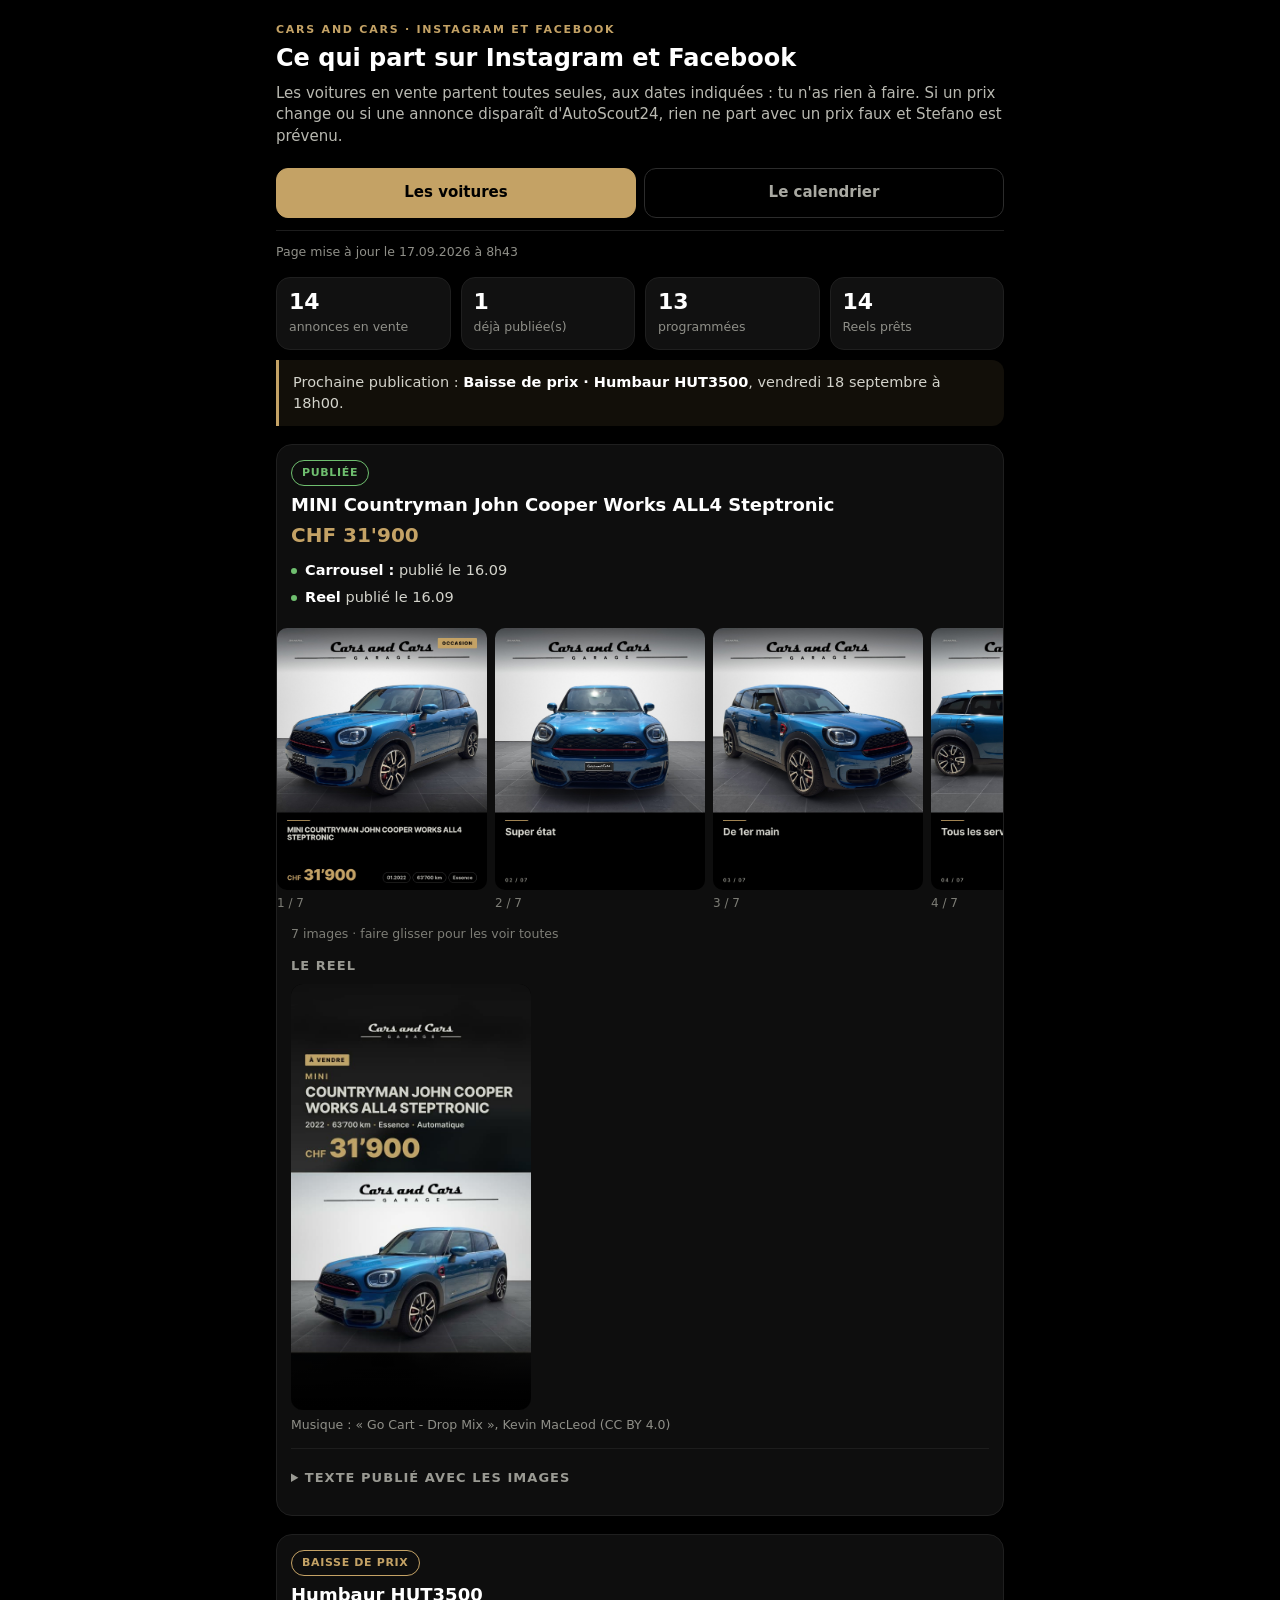
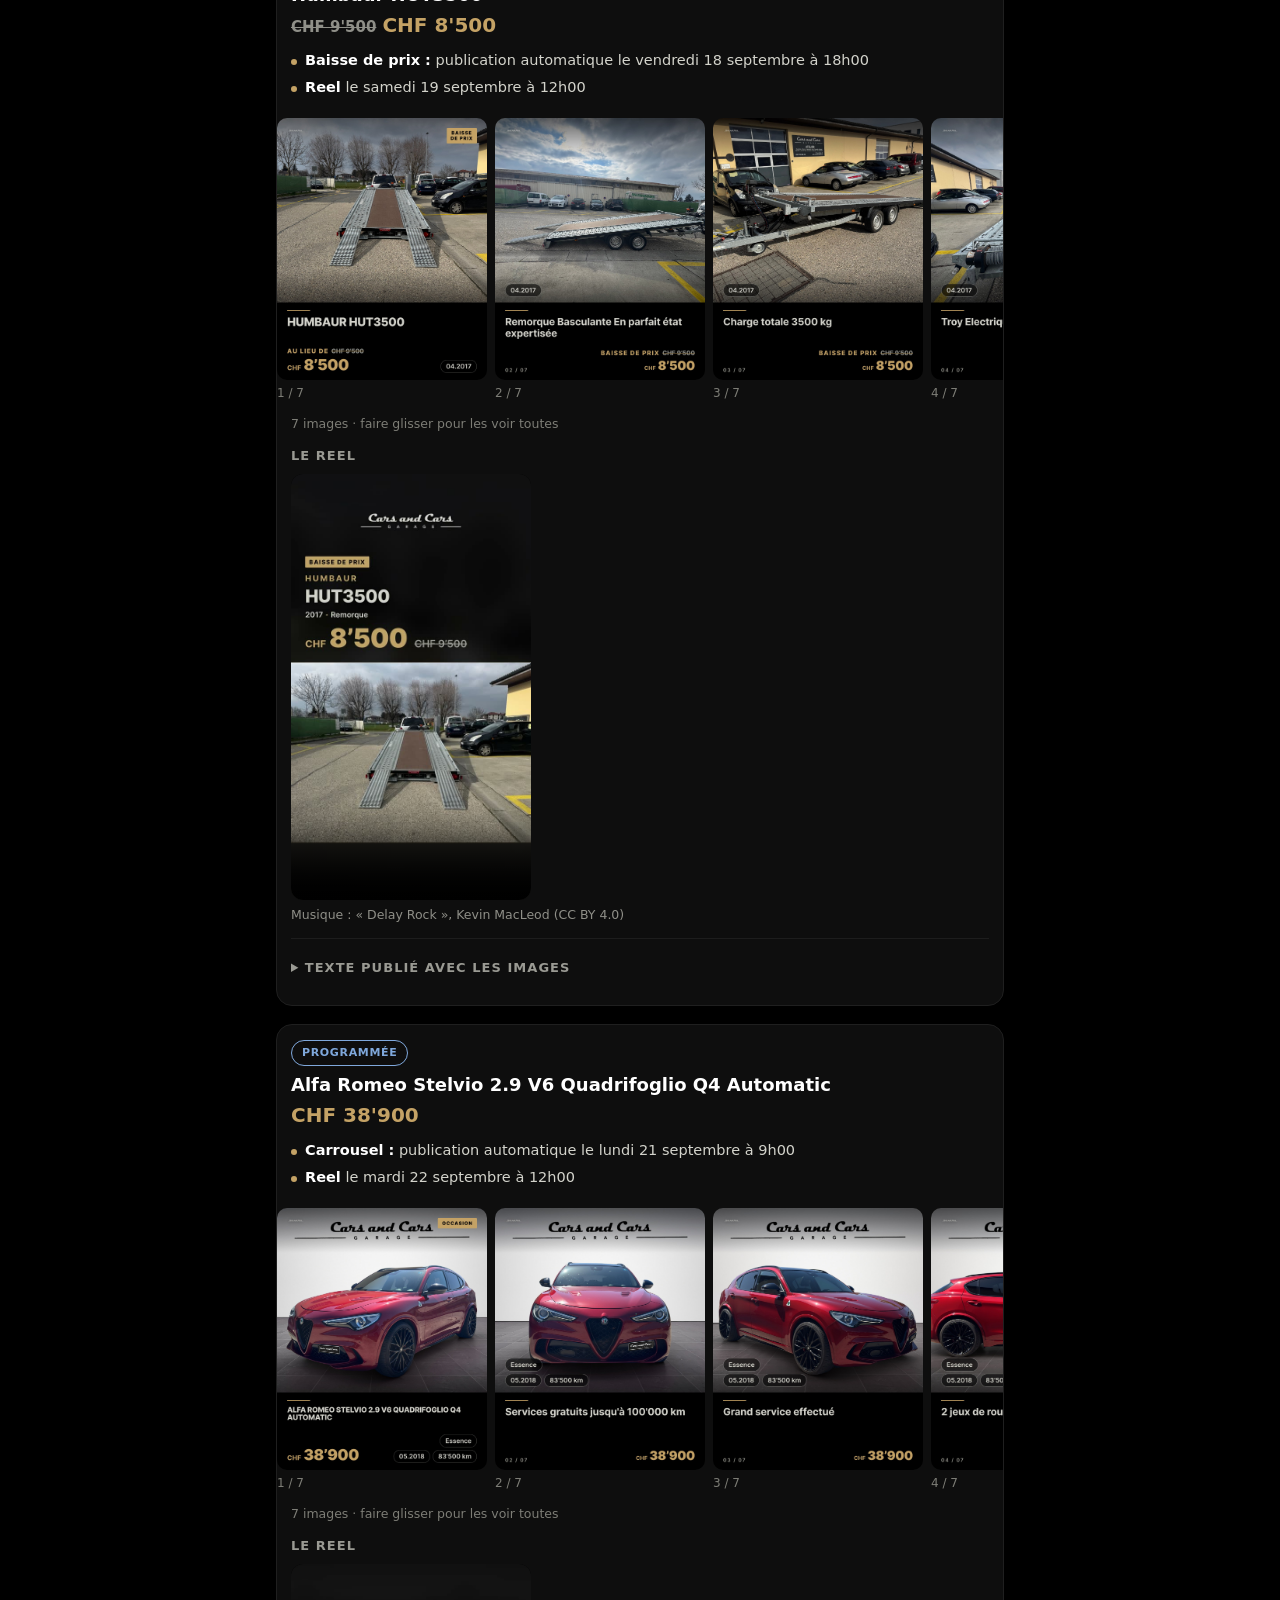
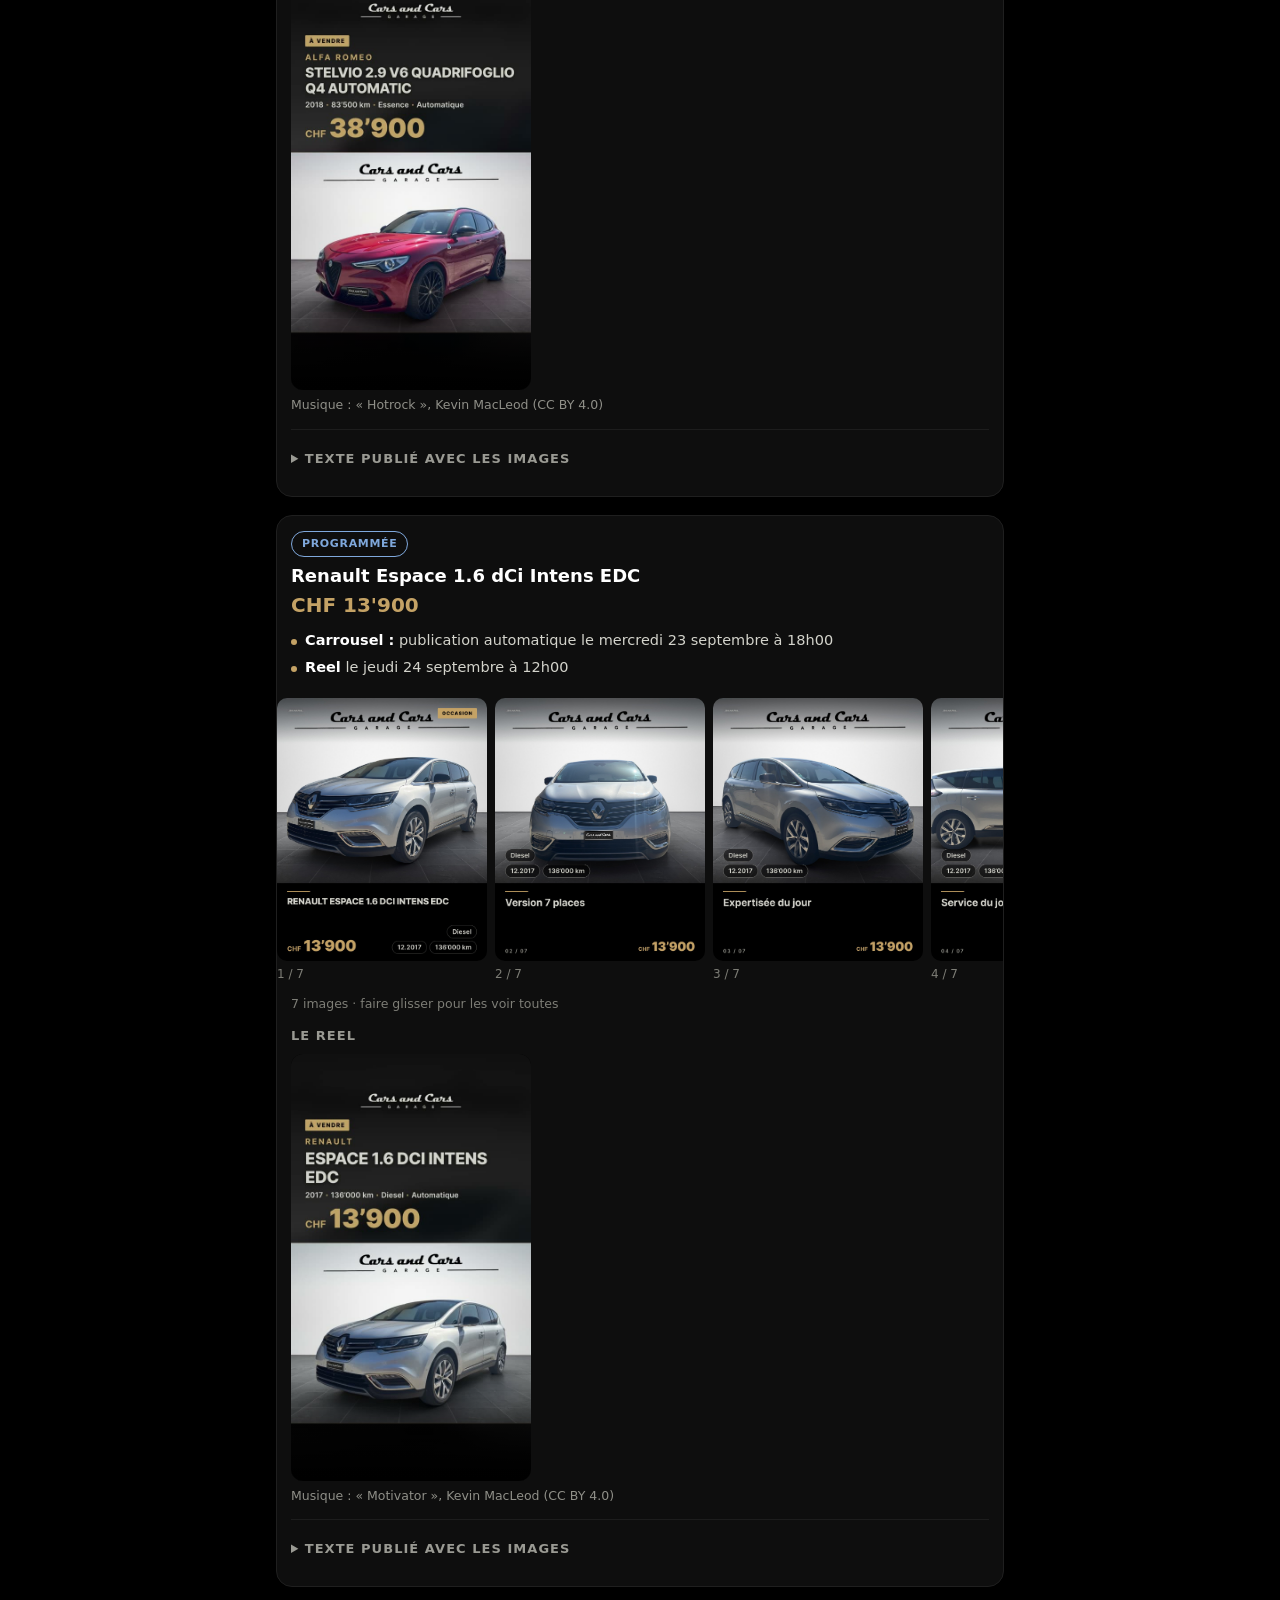
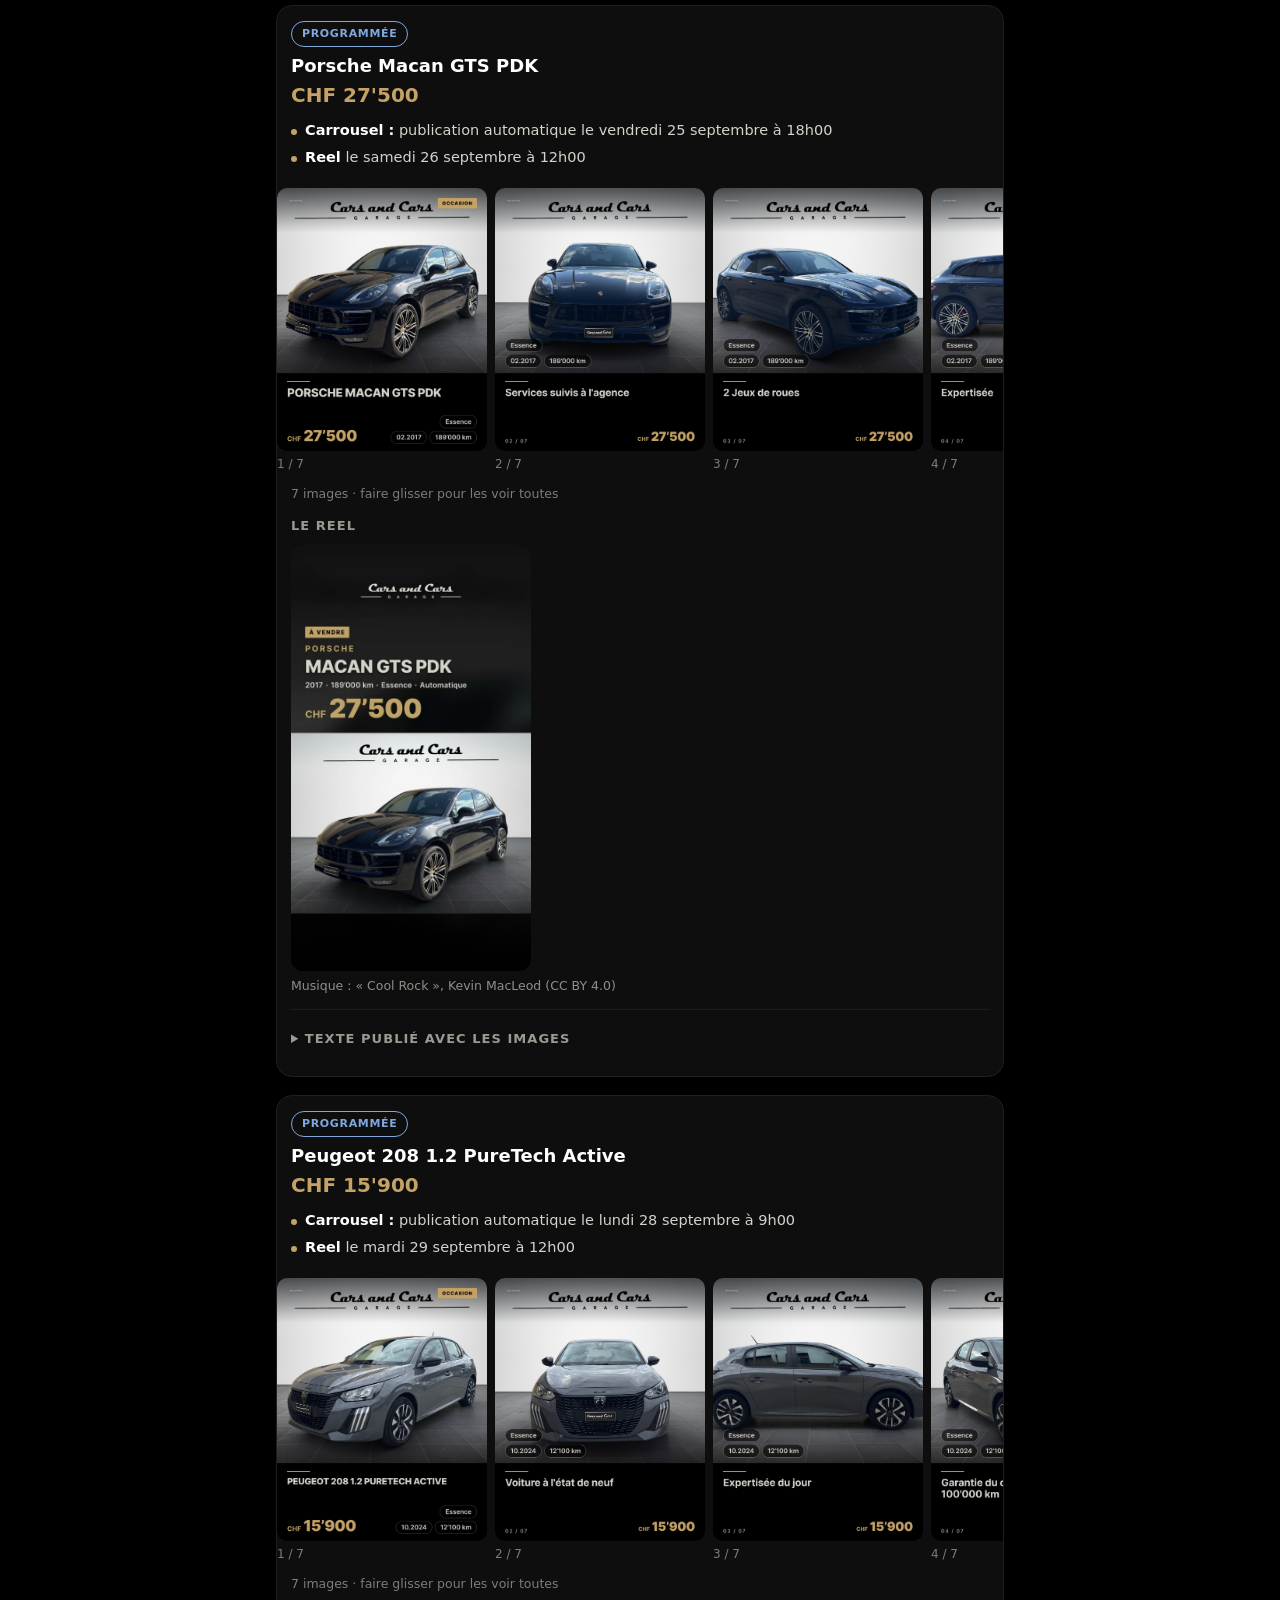
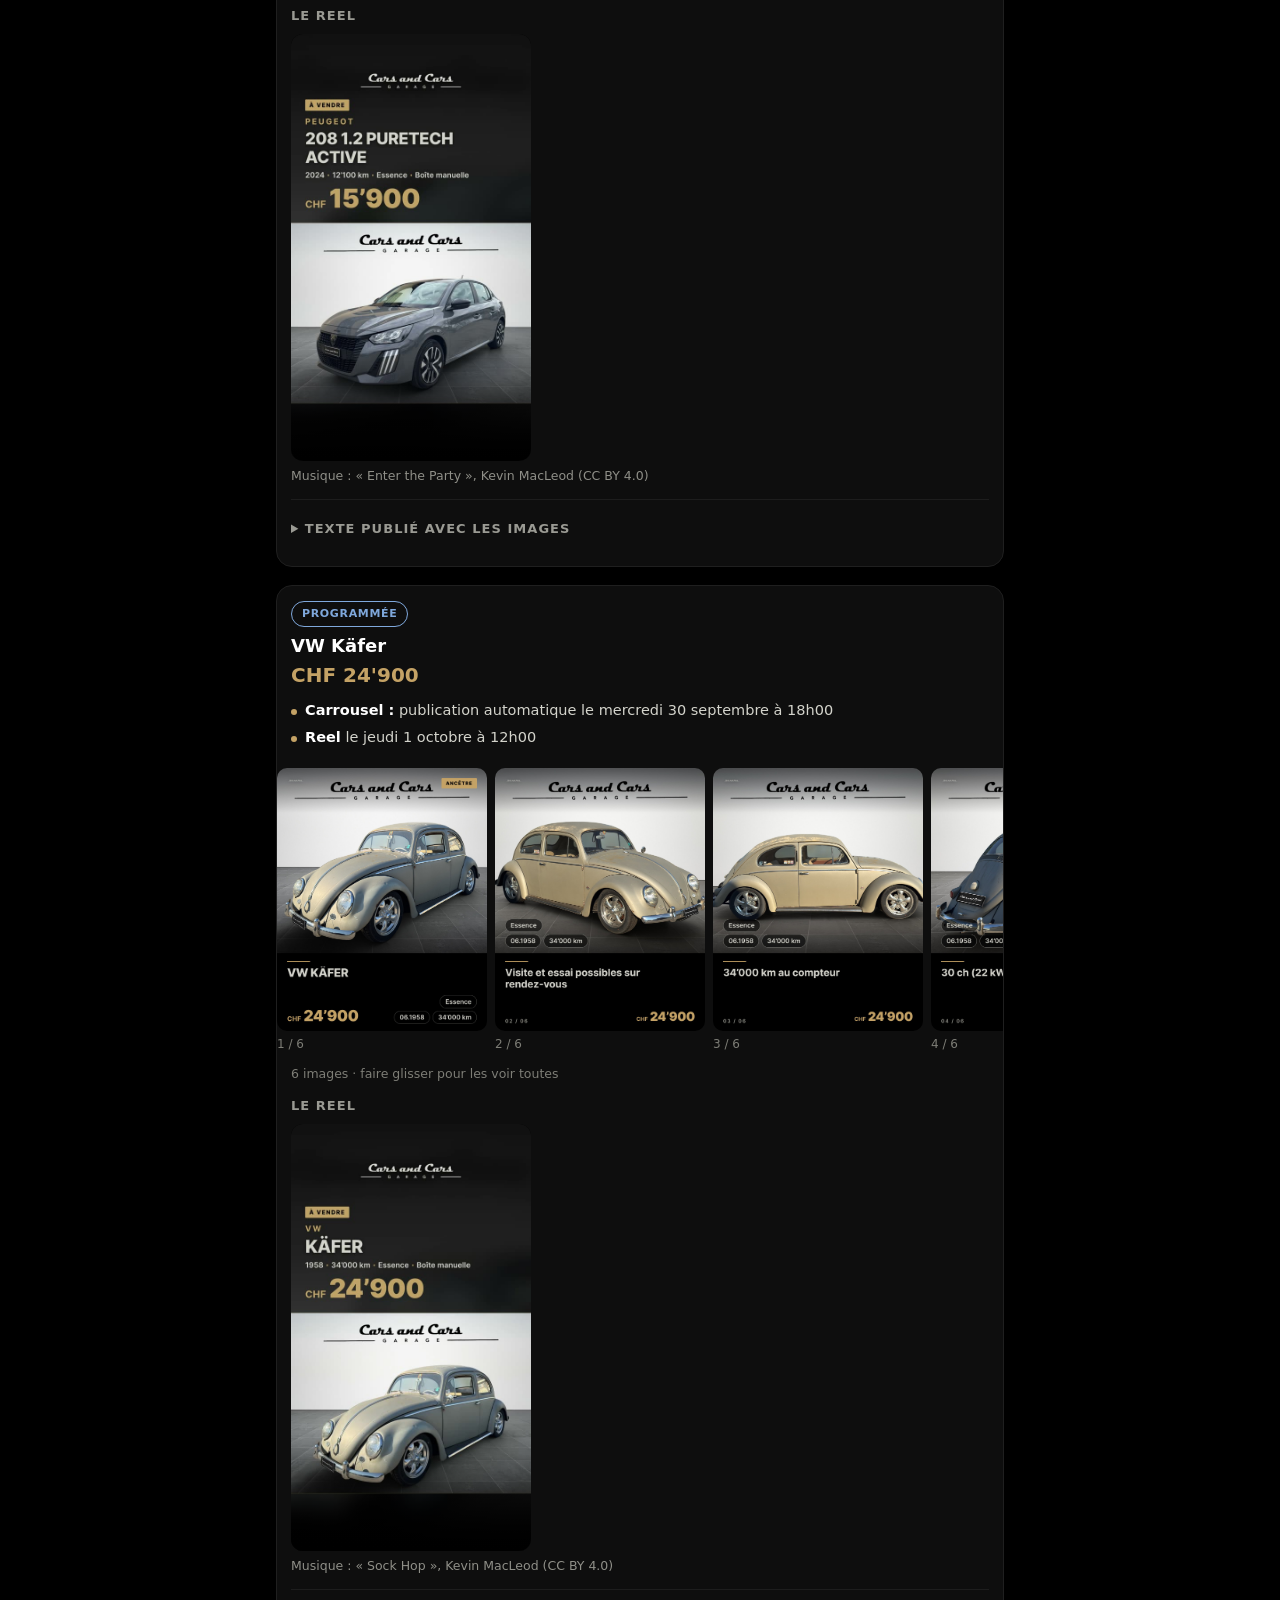
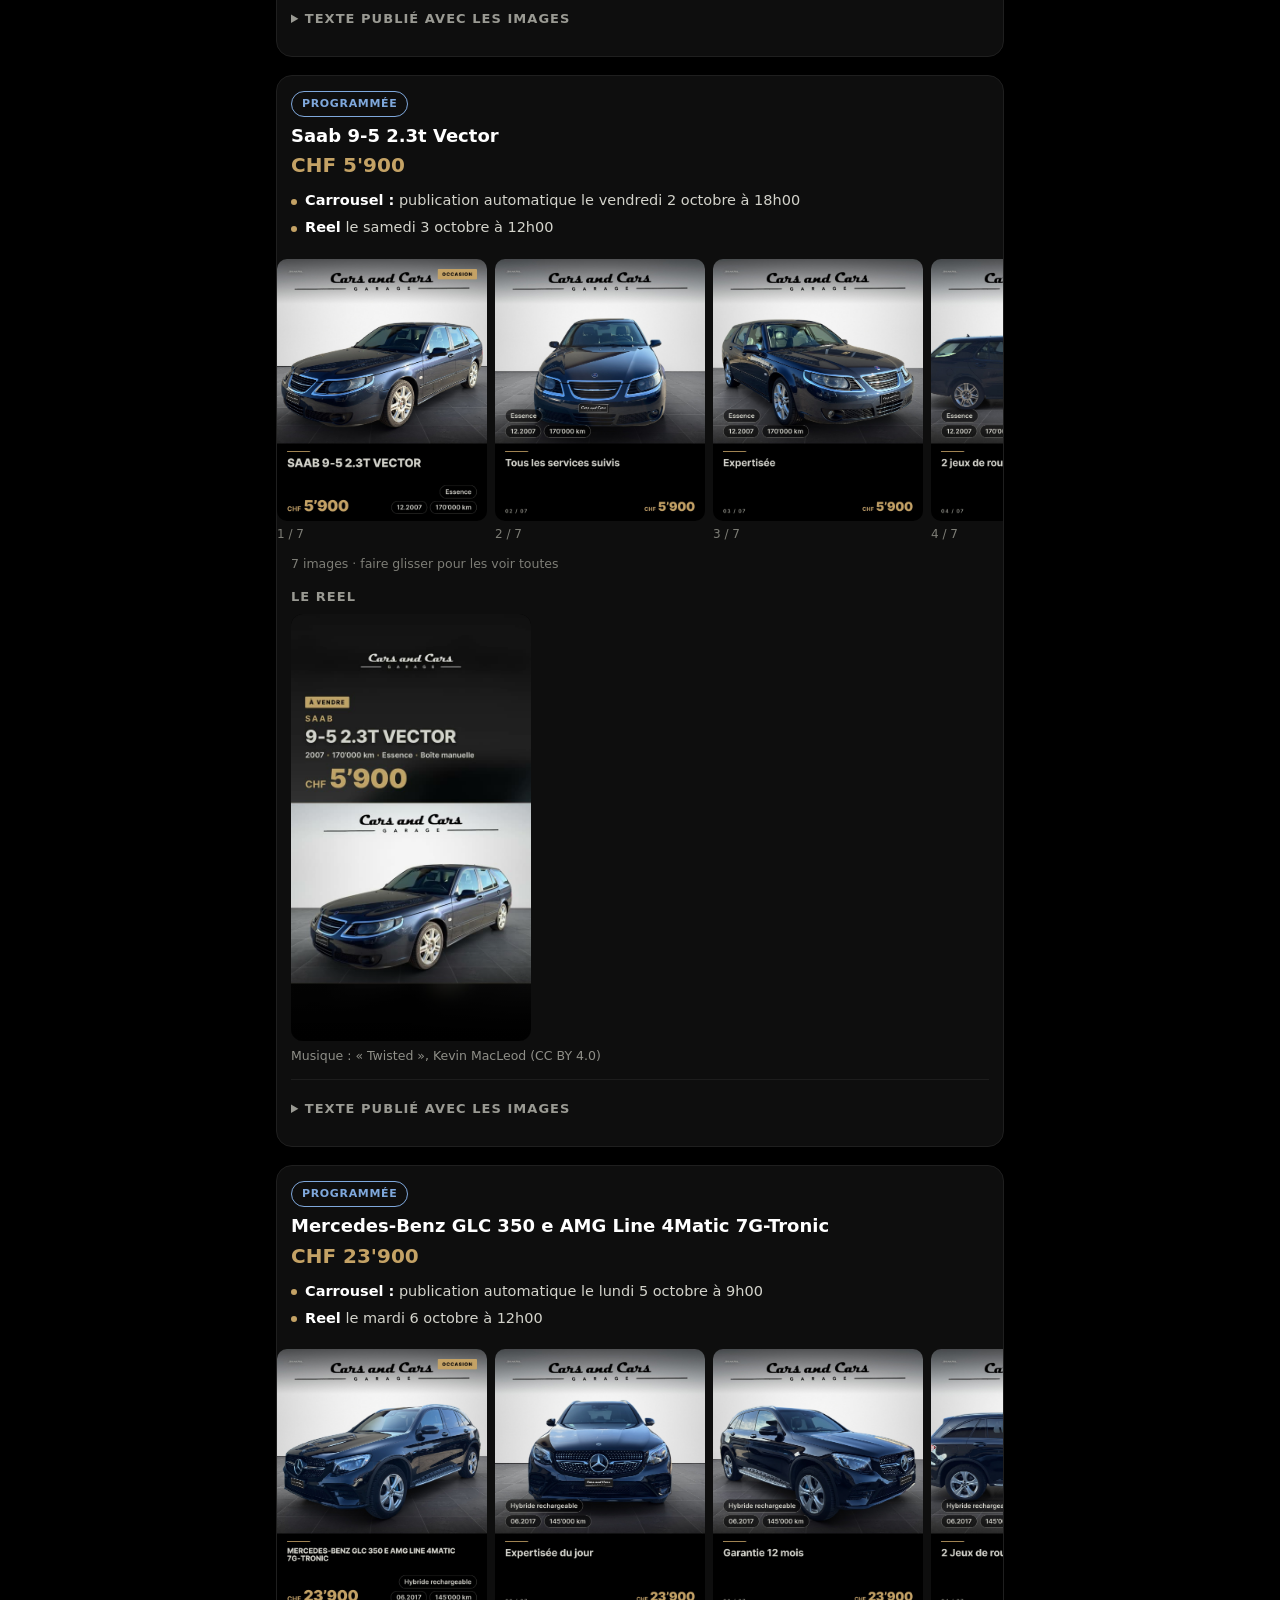
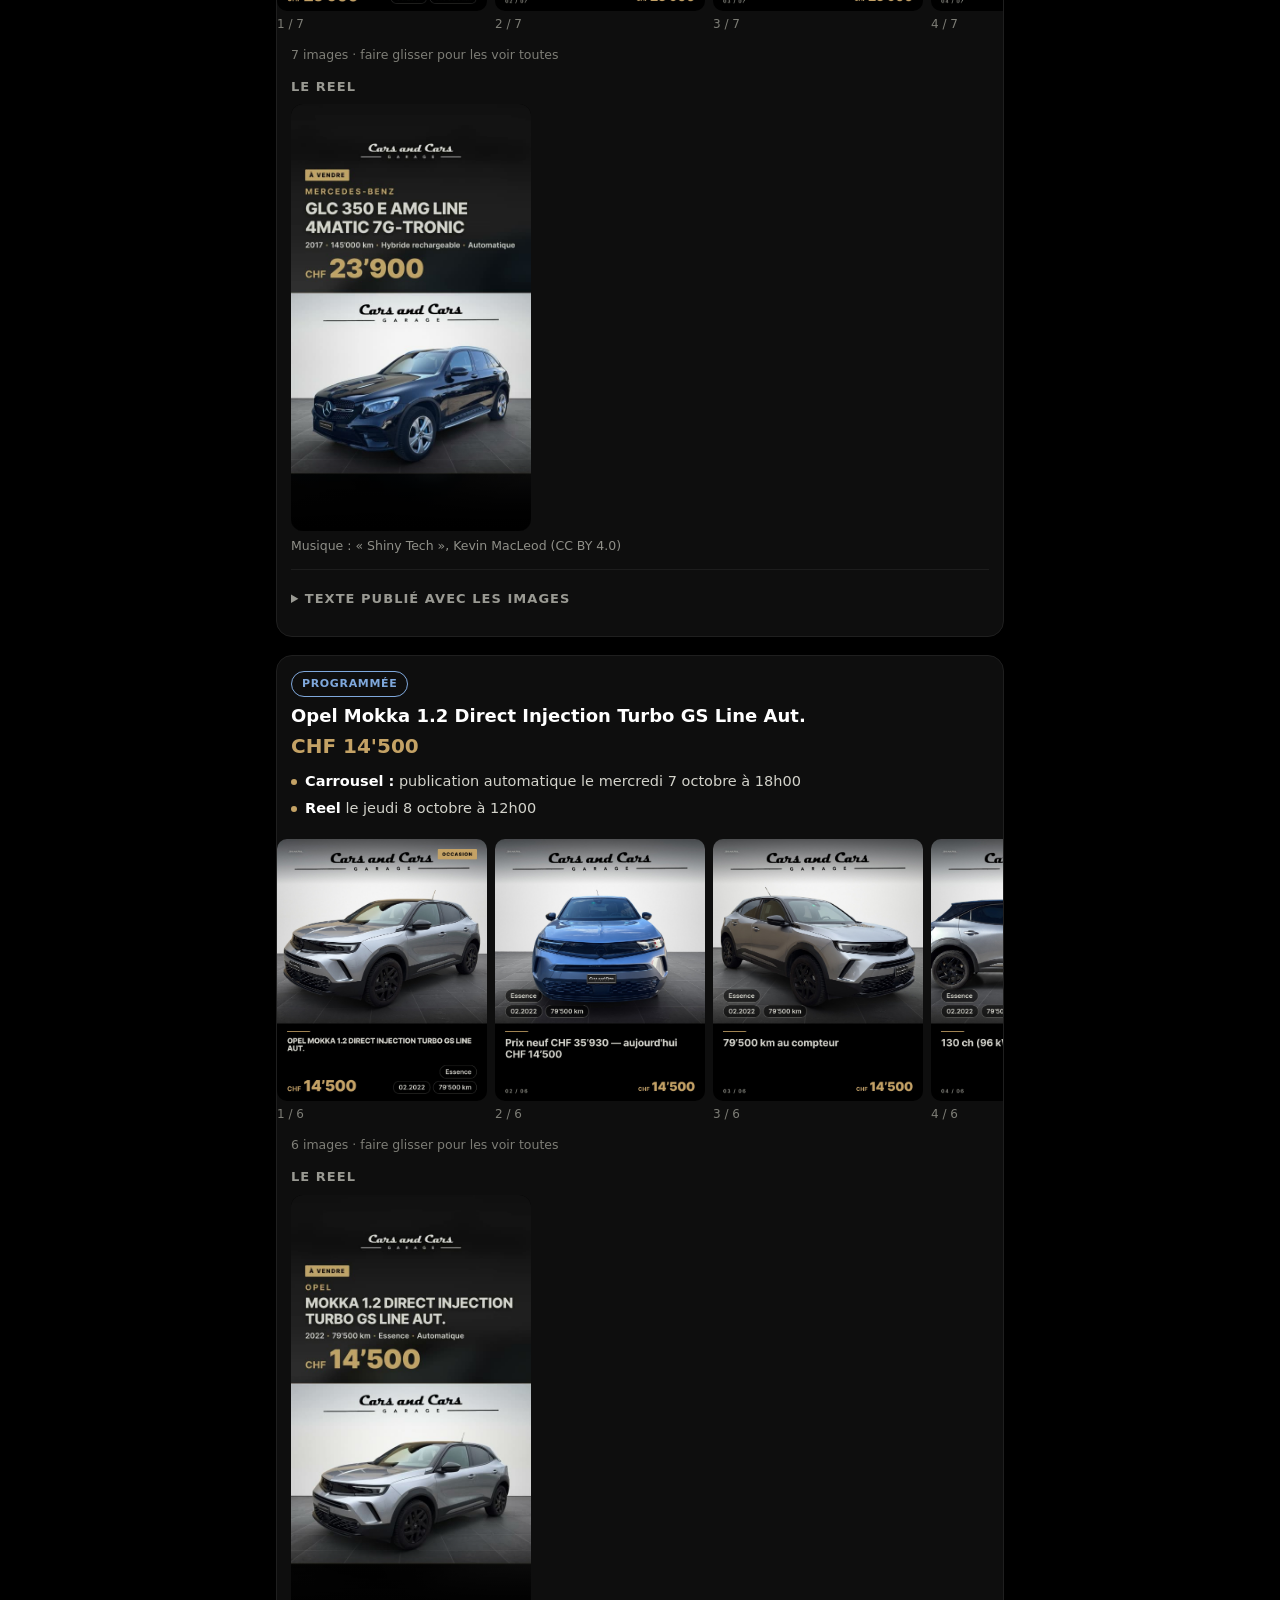
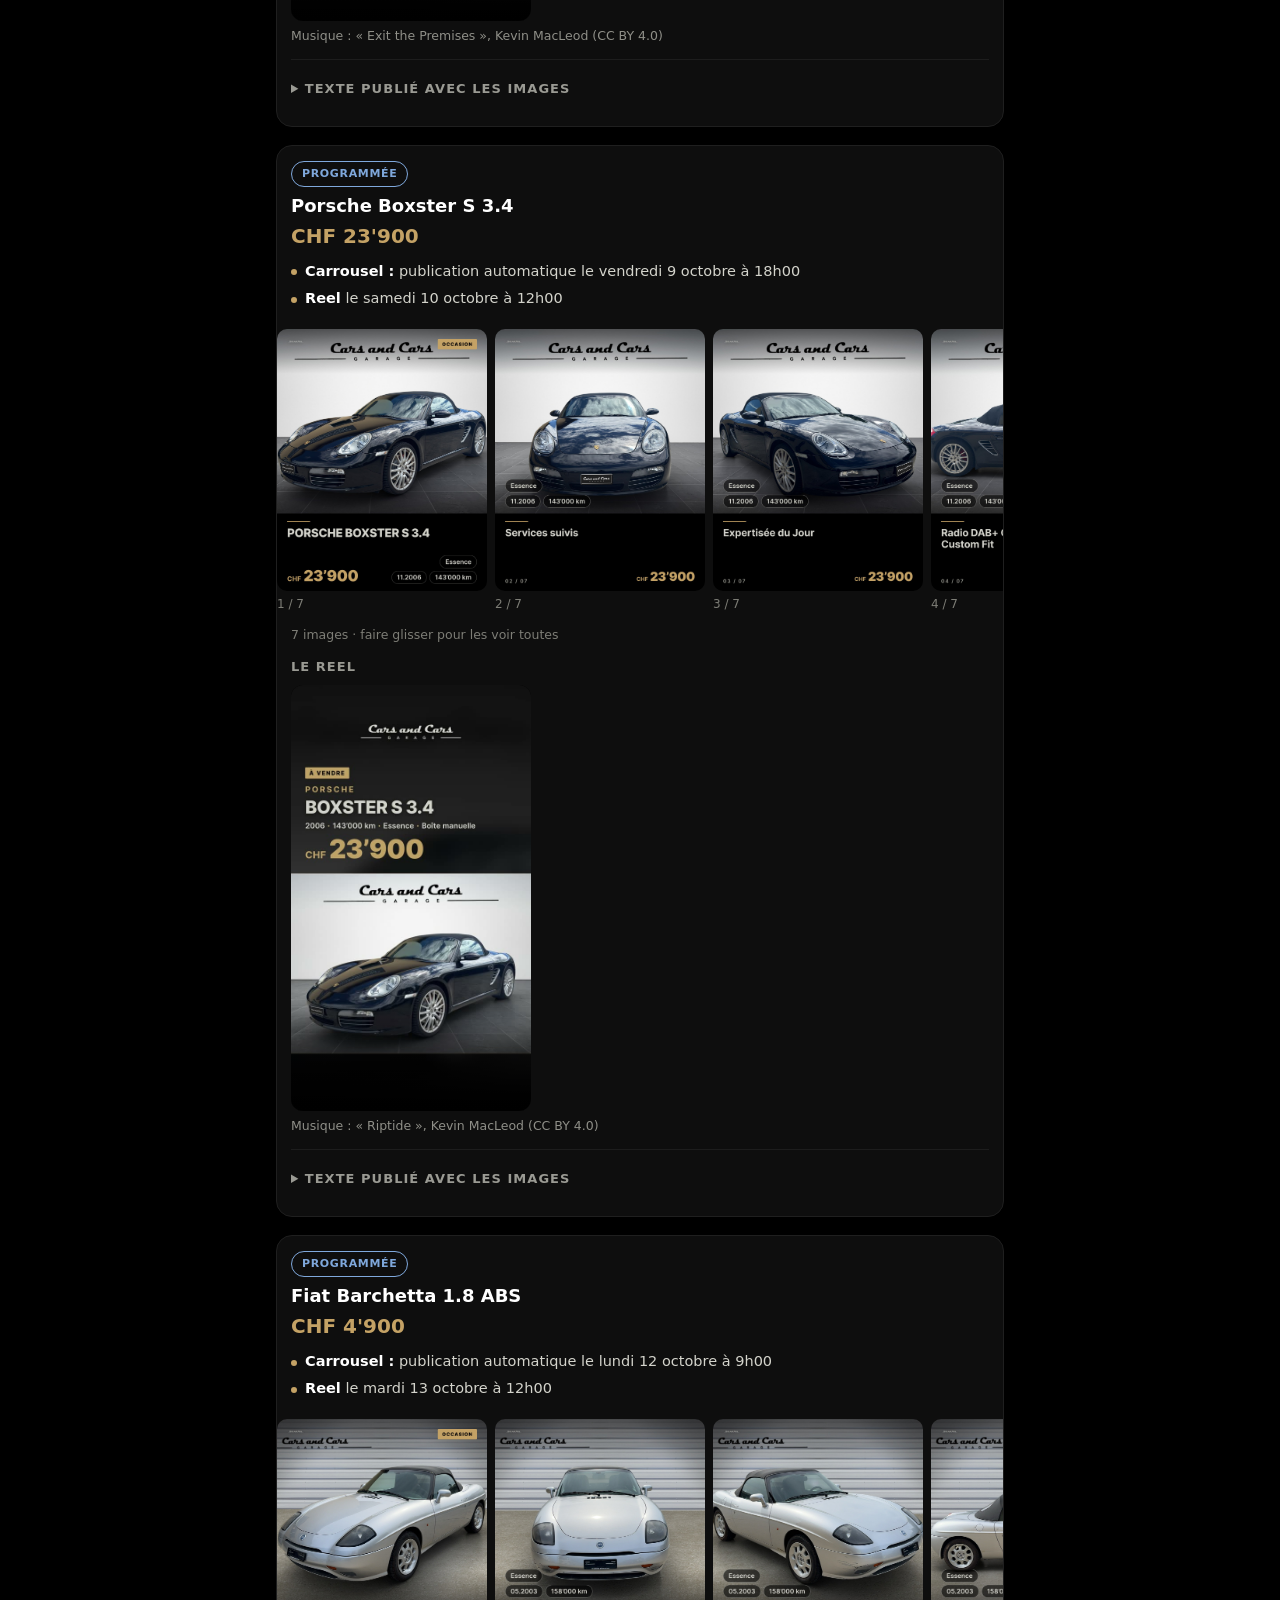
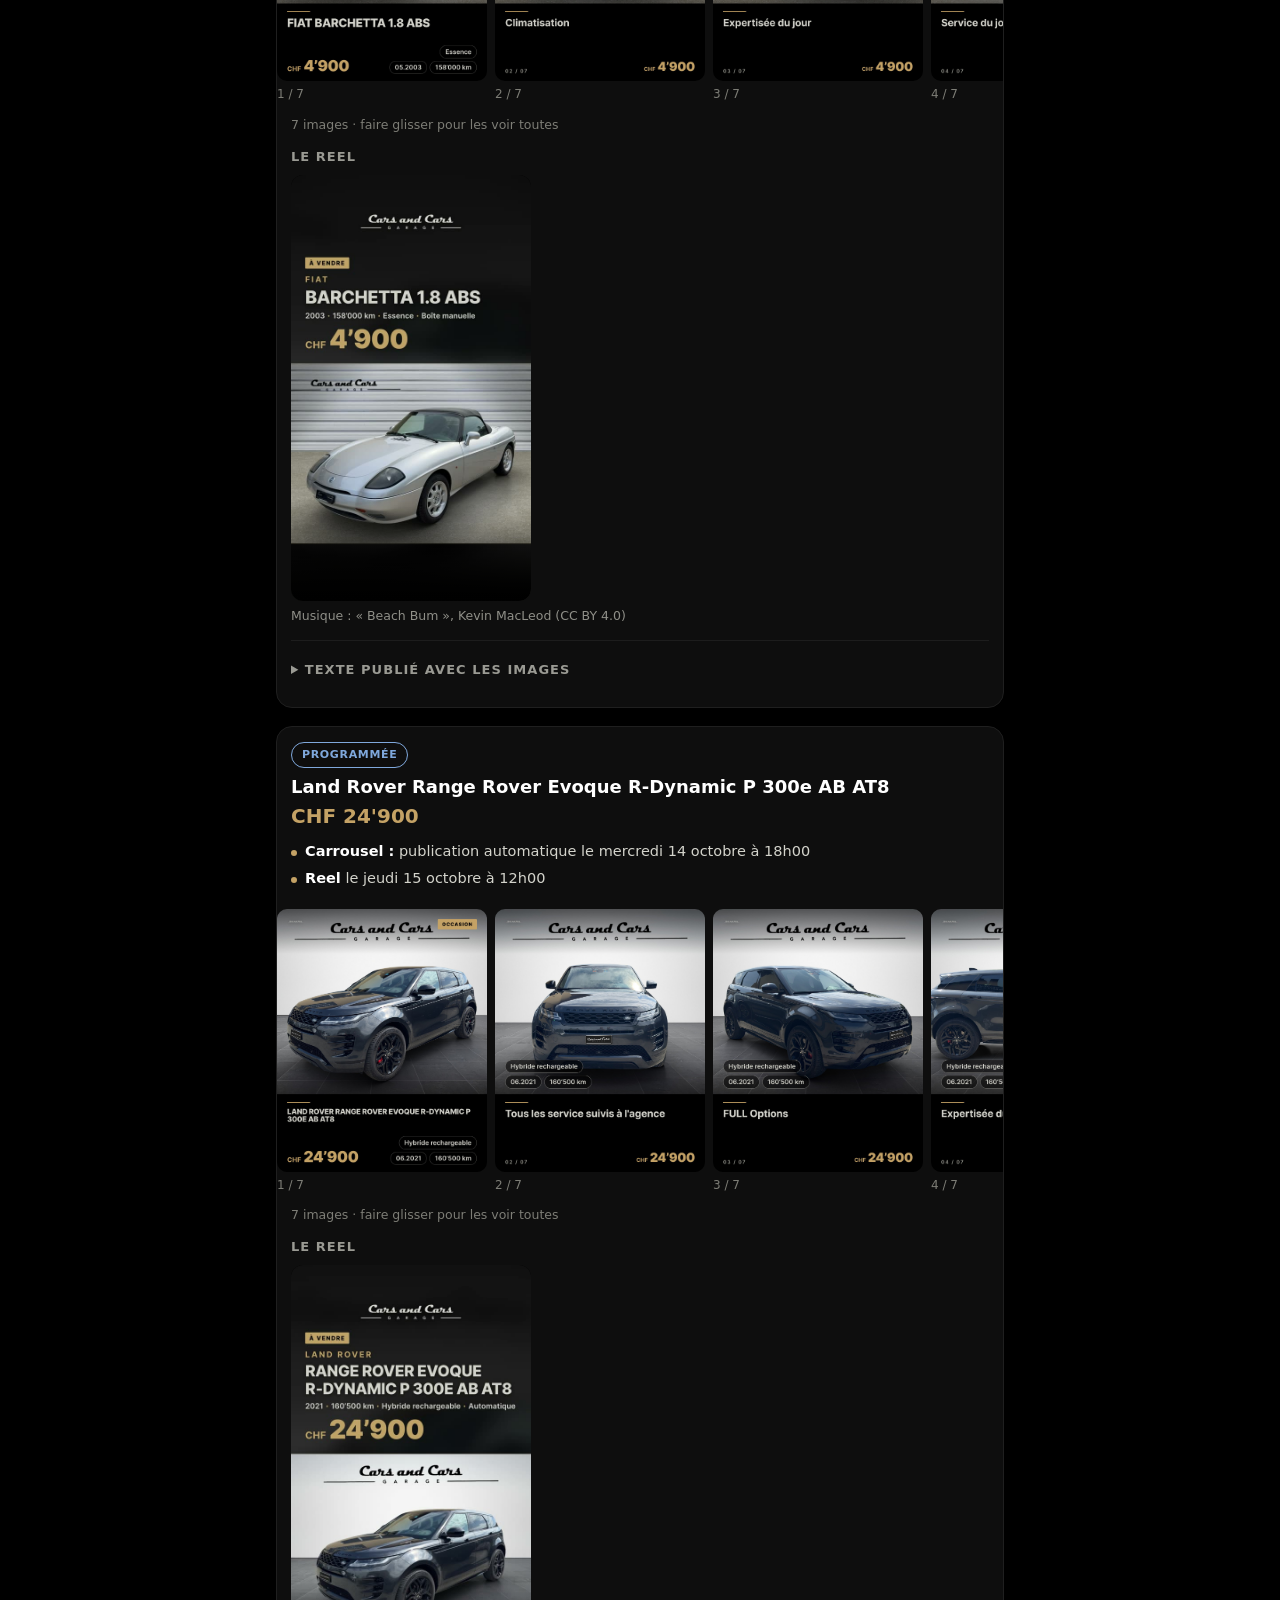
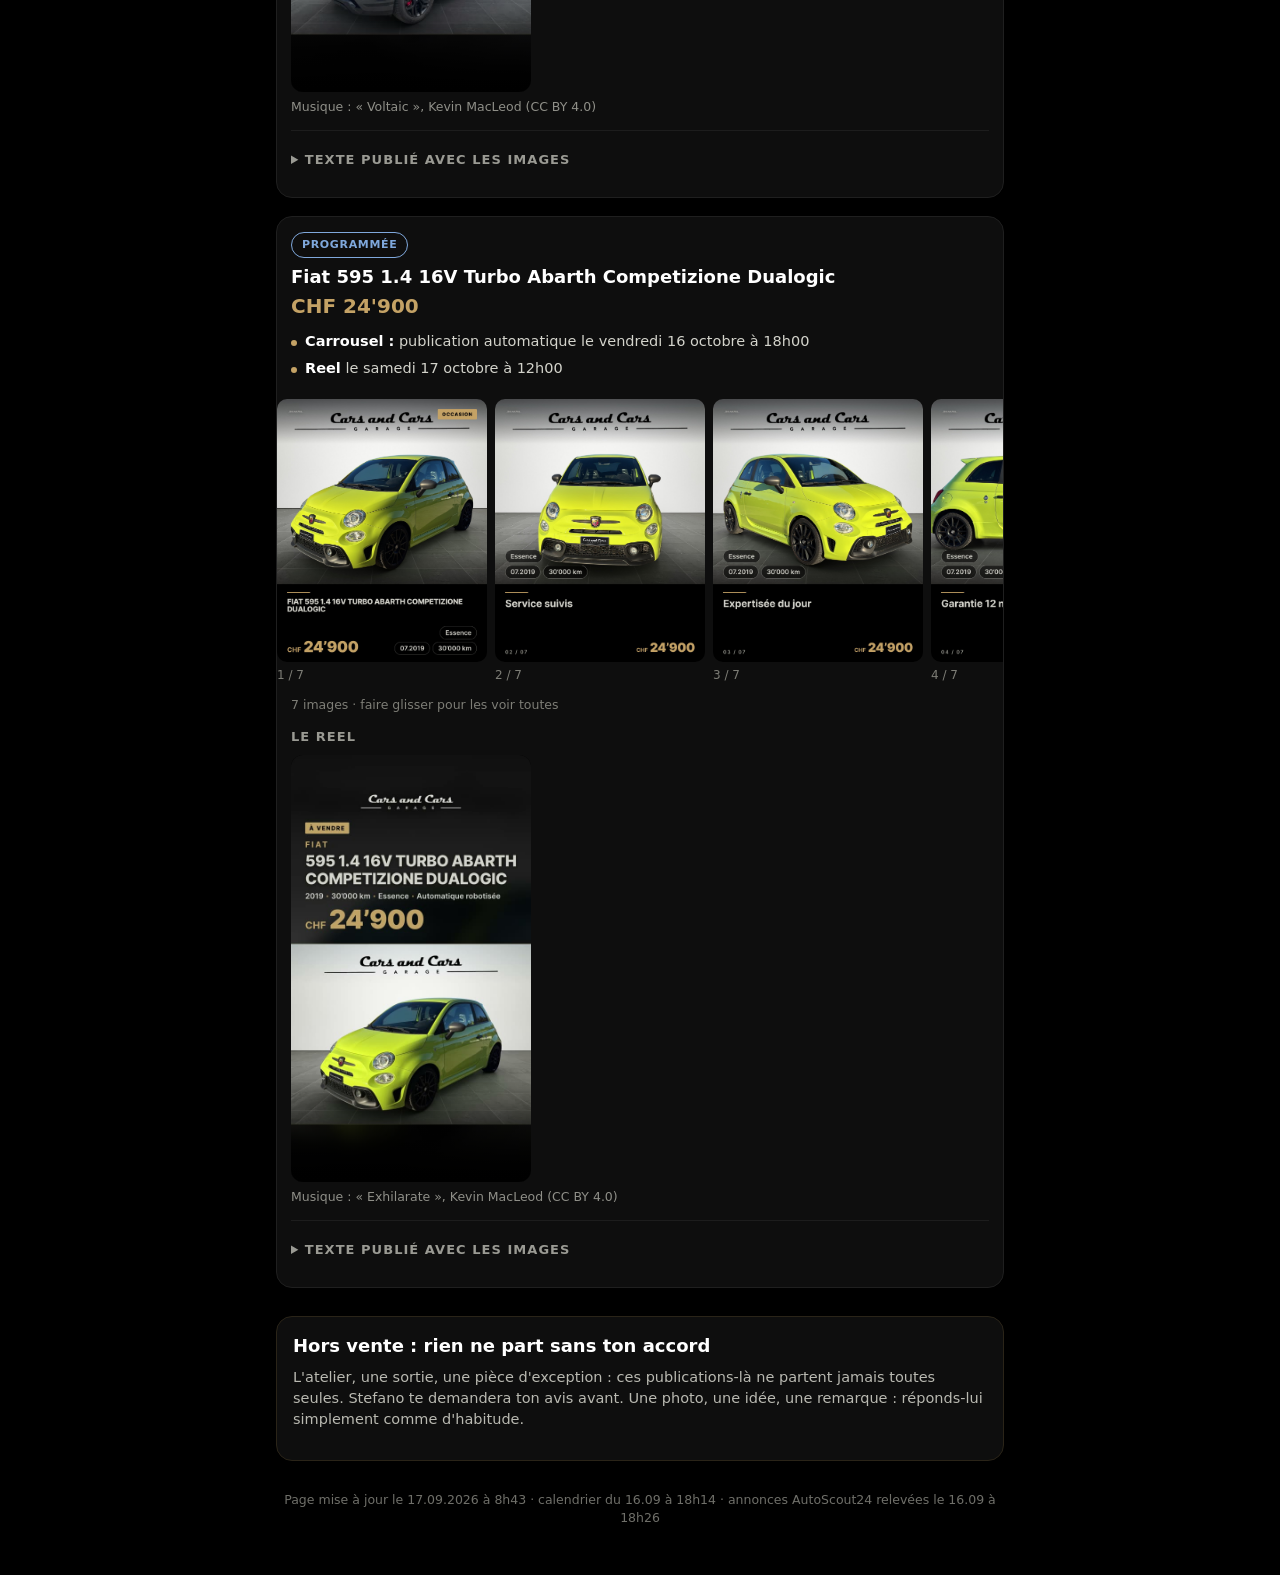
==== commit 020b8c7b: "Aperçu : retrait de tout numéro et lien WhatsApp (page publique) + corrections des vérificateurs Co-" ====
--- a/index.html
+++ b/index.html
@@ -7,7 +7,7 @@
 <link rel="stylesheet" href="posts.css">
 </head><body>
 <div class="page">
-<header class="entete-page"><p class="sur">Cars and Cars · Instagram et Facebook</p><h1>Ce qui part sur Instagram et Facebook</h1><p class="chapo">Les voitures en vente partent toutes seules, aux dates indiquées : tu n&#x27;as rien à faire. Si un prix change ou si une annonce disparaît d&#x27;AutoScout24, rien ne part avec un prix faux et Stefano est prévenu.</p></header><nav class="nav"><a href="programme.html" class="on">Les voitures</a><a href="echeancier.html" class="">Le calendrier</a></nav><p class="maj">Page mise à jour le 16.09.2026 à 18h29</p><section class="chiffres"><div class="chiffre"><b>14</b><span>annonces en vente</span></div><div class="chiffre"><b>1</b><span>déjà publiée(s)</span></div><div class="chiffre"><b>13</b><span>programmées</span></div><div class="chiffre"><b>14</b><span>Reels prêts</span></div></section><p class="prochaine">Prochaine publication : <b>Baisse de prix · Humbaur HUT3500</b>, vendredi 18 septembre à 18h00.</p><main><article class="voiture" id="v20622081"><div class="tete"><span class="pastille p-publie">Publiée</span><h2>MINI Countryman John Cooper Works ALL4 Steptronic</h2><p class="prix">CHF 31&#x27;900</p><ul class="dates"><li class="fait"><b>Carrousel :</b> publié le 16.09</li><li class="fait"><b>Reel</b> publié le 16.09</li></ul></div><div class="bande"><div class="dia"><img src="img/20622081_MINI_Countryman_John_Cooper_Works___1_hero.jpg" alt="Image 1 sur 7 du carrousel" width="1080" height="1350" loading="eager"><span>1 / 7</span></div><div class="dia"><img src="img/20622081_MINI_Countryman_John_Cooper_Works___2_photo.jpg" alt="Image 2 sur 7 du carrousel" width="1080" height="1350" loading="eager"><span>2 / 7</span></div><div class="dia"><img src="img/20622081_MINI_Countryman_John_Cooper_Works___3_photo.jpg" alt="Image 3 sur 7 du carrousel" width="1080" height="1350" loading="lazy"><span>3 / 7</span></div><div class="dia"><img src="img/20622081_MINI_Countryman_John_Cooper_Works___4_photo.jpg" alt="Image 4 sur 7 du carrousel" width="1080" height="1350" loading="lazy"><span>4 / 7</span></div><div class="dia"><img src="img/20622081_MINI_Countryman_John_Cooper_Works___5_points_forts.jpg" alt="Image 5 sur 7 du carrousel" width="1080" height="1350" loading="lazy"><span>5 / 7</span></div><div class="dia"><img src="img/20622081_MINI_Countryman_John_Cooper_Works___6_technique.jpg" alt="Image 6 sur 7 du carrousel" width="1080" height="1350" loading="lazy"><span>6 / 7</span></div><div class="dia"><img src="img/20622081_MINI_Countryman_John_Cooper_Works___7_cta.jpg" alt="Image 7 sur 7 du carrousel" width="1080" height="1350" loading="lazy"><span>7 / 7</span></div></div><p class="glisser">7 images · faire glisser pour les voir toutes</p><div class="reel"><h3>Le Reel</h3><video controls playsinline preload="none" poster="affiches/reel_20622081.jpg" src="img/REEL_20622081__reel_20622081.mp4"></video><p>Musique : « Go Cart - Drop Mix », Kevin MacLeod (CC BY 4.0)</p></div><details class="texte"><summary>Texte publié avec les images</summary><div class="legende">🚗 MINI COUNTRYMAN — CHF 31&#x27;900
+<header class="entete-page"><p class="sur">Cars and Cars · Instagram et Facebook</p><h1>Ce qui part sur Instagram et Facebook</h1><p class="chapo">Les voitures en vente partent toutes seules, aux dates indiquées : tu n&#x27;as rien à faire. Si un prix change ou si une annonce disparaît d&#x27;AutoScout24, rien ne part avec un prix faux et Stefano est prévenu.</p></header><nav class="nav"><a href="programme.html" class="on">Les voitures</a><a href="echeancier.html" class="">Le calendrier</a></nav><p class="maj">Page mise à jour le 17.09.2026 à 8h43</p><section class="chiffres"><div class="chiffre"><b>14</b><span>annonces en vente</span></div><div class="chiffre"><b>1</b><span>déjà publiée(s)</span></div><div class="chiffre"><b>13</b><span>programmées</span></div><div class="chiffre"><b>14</b><span>Reels prêts</span></div></section><p class="prochaine">Prochaine publication : <b>Baisse de prix · Humbaur HUT3500</b>, vendredi 18 septembre à 18h00.</p><main><article class="voiture" id="v20622081"><div class="tete"><span class="pastille p-publie">Publiée</span><h2>MINI Countryman John Cooper Works ALL4 Steptronic</h2><p class="prix">CHF 31&#x27;900</p><ul class="dates"><li class="fait"><b>Carrousel :</b> publié le 16.09</li><li class="fait"><b>Reel</b> publié le 16.09</li></ul></div><div class="bande"><div class="dia"><img src="img/20622081_MINI_Countryman_John_Cooper_Works___1_hero.jpg" alt="Image 1 sur 7 du carrousel" width="1080" height="1350" loading="eager"><span>1 / 7</span></div><div class="dia"><img src="img/20622081_MINI_Countryman_John_Cooper_Works___2_photo.jpg" alt="Image 2 sur 7 du carrousel" width="1080" height="1350" loading="eager"><span>2 / 7</span></div><div class="dia"><img src="img/20622081_MINI_Countryman_John_Cooper_Works___3_photo.jpg" alt="Image 3 sur 7 du carrousel" width="1080" height="1350" loading="lazy"><span>3 / 7</span></div><div class="dia"><img src="img/20622081_MINI_Countryman_John_Cooper_Works___4_photo.jpg" alt="Image 4 sur 7 du carrousel" width="1080" height="1350" loading="lazy"><span>4 / 7</span></div><div class="dia"><img src="img/20622081_MINI_Countryman_John_Cooper_Works___5_points_forts.jpg" alt="Image 5 sur 7 du carrousel" width="1080" height="1350" loading="lazy"><span>5 / 7</span></div><div class="dia"><img src="img/20622081_MINI_Countryman_John_Cooper_Works___6_technique.jpg" alt="Image 6 sur 7 du carrousel" width="1080" height="1350" loading="lazy"><span>6 / 7</span></div><div class="dia"><img src="img/20622081_MINI_Countryman_John_Cooper_Works___7_cta.jpg" alt="Image 7 sur 7 du carrousel" width="1080" height="1350" loading="lazy"><span>7 / 7</span></div></div><p class="glisser">7 images · faire glisser pour les voir toutes</p><div class="reel"><h3>Le Reel</h3><video controls playsinline preload="none" poster="affiches/reel_20622081.jpg" src="img/REEL_20622081__reel_20622081.mp4"></video><p>Musique : « Go Cart - Drop Mix », Kevin MacLeod (CC BY 4.0)</p></div><details class="texte"><summary>Texte publié avec les images</summary><div class="legende">🚗 MINI COUNTRYMAN — CHF 31&#x27;900
 2022 · 63&#x27;700 km · Essence · Automatique
 
 Voiture FULL options - super état - De 1er main - Tous les services suivis - 2 jeux de pneus - Expertisée du jour - Garantie 12 mois
@@ -15,16 +15,16 @@
 👉 Essai sur rendez-vous · 021 731 38 70
 Chemin de Mon-Repos 1, 1033 Cheseaux-sur-Lausanne
 
-#carsandcars #occasion #garage #cheseaux #lausanne #mini</div></details><a class="contact wa-petit" href="https://wa.me/41794461183?text=Bonjour%20Stefano%2C%20c%27est%20David%20%28Cars%20and%20Cars%29.%20Au%20sujet%20de%20la%20publication%20%C2%AB%20MINI%20Countryman%20John%20Cooper%20Works%20ALL4%20Steptronic%20%C2%BB%20%28annonce%2020622081%29%20%3A%20">Vendue, ou une erreur ? Prévenir Stefano sur WhatsApp</a></article><article class="voiture" id="v20258718"><div class="tete"><span class="pastille p-baisse">Baisse de prix</span><h2>Humbaur HUT3500</h2><p class="prix"><s>CHF 9&#x27;500</s>CHF 8&#x27;500</p><ul class="dates"><li class=""><b>Baisse de prix :</b> publication automatique le vendredi 18 septembre à 18h00</li><li class=""><b>Reel</b> le samedi 19 septembre à 12h00</li></ul></div><div class="bande"><div class="dia"><img src="img/20258718_HUMBAUR_HUT3500__1_hero.jpg" alt="Image 1 sur 7 du carrousel" width="1080" height="1350" loading="eager"><span>1 / 7</span></div><div class="dia"><img src="img/20258718_HUMBAUR_HUT3500__2_photo.jpg" alt="Image 2 sur 7 du carrousel" width="1080" height="1350" loading="eager"><span>2 / 7</span></div><div class="dia"><img src="img/20258718_HUMBAUR_HUT3500__3_photo.jpg" alt="Image 3 sur 7 du carrousel" width="1080" height="1350" loading="lazy"><span>3 / 7</span></div><div class="dia"><img src="img/20258718_HUMBAUR_HUT3500__4_photo.jpg" alt="Image 4 sur 7 du carrousel" width="1080" height="1350" loading="lazy"><span>4 / 7</span></div><div class="dia"><img src="img/20258718_HUMBAUR_HUT3500__5_points_forts.jpg" alt="Image 5 sur 7 du carrousel" width="1080" height="1350" loading="lazy"><span>5 / 7</span></div><div class="dia"><img src="img/20258718_HUMBAUR_HUT3500__6_technique.jpg" alt="Image 6 sur 7 du carrousel" width="1080" height="1350" loading="lazy"><span>6 / 7</span></div><div class="dia"><img src="img/20258718_HUMBAUR_HUT3500__7_cta.jpg" alt="Image 7 sur 7 du carrousel" width="1080" height="1350" loading="lazy"><span>7 / 7</span></div></div><p class="glisser">7 images · faire glisser pour les voir toutes</p><div class="reel"><h3>Le Reel</h3><video controls playsinline preload="none" poster="affiches/reel_20258718.jpg" src="img/REEL_20258718__reel_20258718.mp4"></video><p>Musique : « Delay Rock », Kevin MacLeod (CC BY 4.0)</p></div><details class="texte"><summary>Texte publié avec les images</summary><div class="legende">📉 Baisse de prix
+#carsandcars #occasion #garage #cheseaux #lausanne #mini</div></details></article><article class="voiture" id="v20258718"><div class="tete"><span class="pastille p-baisse">Baisse de prix</span><h2>Humbaur HUT3500</h2><p class="prix"><s>CHF 9&#x27;500</s>CHF 8&#x27;500</p><ul class="dates"><li class=""><b>Baisse de prix :</b> publication automatique le vendredi 18 septembre à 18h00</li><li class=""><b>Reel</b> le samedi 19 septembre à 12h00</li></ul></div><div class="bande"><div class="dia"><img src="img/20258718_HUMBAUR_HUT3500__1_hero.jpg" alt="Image 1 sur 7 du carrousel" width="1080" height="1350" loading="eager"><span>1 / 7</span></div><div class="dia"><img src="img/20258718_HUMBAUR_HUT3500__2_photo.jpg" alt="Image 2 sur 7 du carrousel" width="1080" height="1350" loading="eager"><span>2 / 7</span></div><div class="dia"><img src="img/20258718_HUMBAUR_HUT3500__3_photo.jpg" alt="Image 3 sur 7 du carrousel" width="1080" height="1350" loading="lazy"><span>3 / 7</span></div><div class="dia"><img src="img/20258718_HUMBAUR_HUT3500__4_photo.jpg" alt="Image 4 sur 7 du carrousel" width="1080" height="1350" loading="lazy"><span>4 / 7</span></div><div class="dia"><img src="img/20258718_HUMBAUR_HUT3500__5_points_forts.jpg" alt="Image 5 sur 7 du carrousel" width="1080" height="1350" loading="lazy"><span>5 / 7</span></div><div class="dia"><img src="img/20258718_HUMBAUR_HUT3500__6_technique.jpg" alt="Image 6 sur 7 du carrousel" width="1080" height="1350" loading="lazy"><span>6 / 7</span></div><div class="dia"><img src="img/20258718_HUMBAUR_HUT3500__7_cta.jpg" alt="Image 7 sur 7 du carrousel" width="1080" height="1350" loading="lazy"><span>7 / 7</span></div></div><p class="glisser">7 images · faire glisser pour les voir toutes</p><div class="reel"><h3>Le Reel</h3><video controls playsinline preload="none" poster="affiches/reel_20258718.jpg" src="img/REEL_20258718__reel_20258718.mp4"></video><p>Musique : « Delay Rock », Kevin MacLeod (CC BY 4.0)</p></div><details class="texte"><summary>Texte publié avec les images</summary><div class="legende">📉 Baisse de prix
 Humbaur HUT3500 — CHF 8&#x27;500 au lieu de CHF 9&#x27;500
 2017 · Remorque
 
 Remorque Basculante En parfait état expertisée - charge totale 3500 kg - Troy Electrique avec télécommande
 
-👉 Essai sur rendez-vous · 021 731 38 70
+👉 Visite sur rendez-vous · 021 731 38 70
 Chemin de Mon-Repos 1, 1033 Cheseaux-sur-Lausanne
 
-#carsandcars #occasion #garage #cheseaux #lausanne #humbaur #remorque</div></details><a class="contact wa-petit" href="https://wa.me/41794461183?text=Bonjour%20Stefano%2C%20c%27est%20David%20%28Cars%20and%20Cars%29.%20Au%20sujet%20de%20la%20publication%20%C2%AB%20Humbaur%20HUT3500%20%C2%BB%20%28annonce%2020258718%29%20%3A%20">Vendue, ou une erreur ? Prévenir Stefano sur WhatsApp</a></article><article class="voiture" id="v20804981"><div class="tete"><span class="pastille p-programme">Programmée</span><h2>Alfa Romeo Stelvio 2.9 V6 Quadrifoglio Q4 Automatic</h2><p class="prix">CHF 38&#x27;900</p><ul class="dates"><li class=""><b>Carrousel :</b> publication automatique le lundi 21 septembre à 9h00</li><li class=""><b>Reel</b> le mardi 22 septembre à 12h00</li></ul></div><div class="bande"><div class="dia"><img src="img/20804981_ALFA_ROMEO_Stelvio_2_9_V6_Quadrifo__1_hero.jpg" alt="Image 1 sur 7 du carrousel" width="1080" height="1350" loading="eager"><span>1 / 7</span></div><div class="dia"><img src="img/20804981_ALFA_ROMEO_Stelvio_2_9_V6_Quadrifo__2_photo.jpg" alt="Image 2 sur 7 du carrousel" width="1080" height="1350" loading="eager"><span>2 / 7</span></div><div class="dia"><img src="img/20804981_ALFA_ROMEO_Stelvio_2_9_V6_Quadrifo__3_photo.jpg" alt="Image 3 sur 7 du carrousel" width="1080" height="1350" loading="lazy"><span>3 / 7</span></div><div class="dia"><img src="img/20804981_ALFA_ROMEO_Stelvio_2_9_V6_Quadrifo__4_photo.jpg" alt="Image 4 sur 7 du carrousel" width="1080" height="1350" loading="lazy"><span>4 / 7</span></div><div class="dia"><img src="img/20804981_ALFA_ROMEO_Stelvio_2_9_V6_Quadrifo__5_points_forts.jpg" alt="Image 5 sur 7 du carrousel" width="1080" height="1350" loading="lazy"><span>5 / 7</span></div><div class="dia"><img src="img/20804981_ALFA_ROMEO_Stelvio_2_9_V6_Quadrifo__6_technique.jpg" alt="Image 6 sur 7 du carrousel" width="1080" height="1350" loading="lazy"><span>6 / 7</span></div><div class="dia"><img src="img/20804981_ALFA_ROMEO_Stelvio_2_9_V6_Quadrifo__7_cta.jpg" alt="Image 7 sur 7 du carrousel" width="1080" height="1350" loading="lazy"><span>7 / 7</span></div></div><p class="glisser">7 images · faire glisser pour les voir toutes</p><div class="reel"><h3>Le Reel</h3><video controls playsinline preload="none" poster="affiches/reel_20804981.jpg" src="img/REEL_20804981__reel_20804981.mp4"></video><p>Musique : « Hotrock », Kevin MacLeod (CC BY 4.0)</p></div><details class="texte"><summary>Texte publié avec les images</summary><div class="legende">🚗 Alfa Romeo Stelvio 2.9 V6 Quadrifoglio Q4 Automatic — CHF 38&#x27;900
+#carsandcars #occasion #garage #cheseaux #lausanne #humbaur #remorque</div></details></article><article class="voiture" id="v20804981"><div class="tete"><span class="pastille p-programme">Programmée</span><h2>Alfa Romeo Stelvio 2.9 V6 Quadrifoglio Q4 Automatic</h2><p class="prix">CHF 38&#x27;900</p><ul class="dates"><li class=""><b>Carrousel :</b> publication automatique le lundi 21 septembre à 9h00</li><li class=""><b>Reel</b> le mardi 22 septembre à 12h00</li></ul></div><div class="bande"><div class="dia"><img src="img/20804981_ALFA_ROMEO_Stelvio_2_9_V6_Quadrifo__1_hero.jpg" alt="Image 1 sur 7 du carrousel" width="1080" height="1350" loading="eager"><span>1 / 7</span></div><div class="dia"><img src="img/20804981_ALFA_ROMEO_Stelvio_2_9_V6_Quadrifo__2_photo.jpg" alt="Image 2 sur 7 du carrousel" width="1080" height="1350" loading="eager"><span>2 / 7</span></div><div class="dia"><img src="img/20804981_ALFA_ROMEO_Stelvio_2_9_V6_Quadrifo__3_photo.jpg" alt="Image 3 sur 7 du carrousel" width="1080" height="1350" loading="lazy"><span>3 / 7</span></div><div class="dia"><img src="img/20804981_ALFA_ROMEO_Stelvio_2_9_V6_Quadrifo__4_photo.jpg" alt="Image 4 sur 7 du carrousel" width="1080" height="1350" loading="lazy"><span>4 / 7</span></div><div class="dia"><img src="img/20804981_ALFA_ROMEO_Stelvio_2_9_V6_Quadrifo__5_points_forts.jpg" alt="Image 5 sur 7 du carrousel" width="1080" height="1350" loading="lazy"><span>5 / 7</span></div><div class="dia"><img src="img/20804981_ALFA_ROMEO_Stelvio_2_9_V6_Quadrifo__6_technique.jpg" alt="Image 6 sur 7 du carrousel" width="1080" height="1350" loading="lazy"><span>6 / 7</span></div><div class="dia"><img src="img/20804981_ALFA_ROMEO_Stelvio_2_9_V6_Quadrifo__7_cta.jpg" alt="Image 7 sur 7 du carrousel" width="1080" height="1350" loading="lazy"><span>7 / 7</span></div></div><p class="glisser">7 images · faire glisser pour les voir toutes</p><div class="reel"><h3>Le Reel</h3><video controls playsinline preload="none" poster="affiches/reel_20804981.jpg" src="img/REEL_20804981__reel_20804981.mp4"></video><p>Musique : « Hotrock », Kevin MacLeod (CC BY 4.0)</p></div><details class="texte"><summary>Texte publié avec les images</summary><div class="legende">🚗 Alfa Romeo Stelvio 2.9 V6 Quadrifoglio Q4 Automatic — CHF 38&#x27;900
 2018 · 83&#x27;500 km · Essence · Automatique
 
 Voiture à l&#x27;état de neuf - Services gratuits jusqu&#x27;à 100&#x27;000 km - Grand service effectué - 2 jeux de roues - roues été 22&#x27; Homologuées - Garantie 12 mois
@@ -32,7 +32,7 @@
 👉 Essai sur rendez-vous · 021 731 38 70
 Chemin de Mon-Repos 1, 1033 Cheseaux-sur-Lausanne
 
-#carsandcars #occasion #garage #cheseaux #lausanne #alfaromeo</div></details><a class="contact wa-petit" href="https://wa.me/41794461183?text=Bonjour%20Stefano%2C%20c%27est%20David%20%28Cars%20and%20Cars%29.%20Au%20sujet%20de%20la%20publication%20%C2%AB%20Alfa%20Romeo%20Stelvio%202.9%20V6%20Quadrifoglio%20Q4%20Automatic%20%C2%BB%20%28annonce%2020804981%29%20%3A%20">Vendue, ou une erreur ? Prévenir Stefano sur WhatsApp</a></article><article class="voiture" id="v20795503"><div class="tete"><span class="pastille p-programme">Programmée</span><h2>Renault Espace 1.6 dCi Intens EDC</h2><p class="prix">CHF 13&#x27;900</p><ul class="dates"><li class=""><b>Carrousel :</b> publication automatique le mercredi 23 septembre à 18h00</li><li class=""><b>Reel</b> le jeudi 24 septembre à 12h00</li></ul></div><div class="bande"><div class="dia"><img src="img/20795503_RENAULT_Espace_1_6_dCi_Intens_EDC__1_hero.jpg" alt="Image 1 sur 7 du carrousel" width="1080" height="1350" loading="eager"><span>1 / 7</span></div><div class="dia"><img src="img/20795503_RENAULT_Espace_1_6_dCi_Intens_EDC__2_photo.jpg" alt="Image 2 sur 7 du carrousel" width="1080" height="1350" loading="eager"><span>2 / 7</span></div><div class="dia"><img src="img/20795503_RENAULT_Espace_1_6_dCi_Intens_EDC__3_photo.jpg" alt="Image 3 sur 7 du carrousel" width="1080" height="1350" loading="lazy"><span>3 / 7</span></div><div class="dia"><img src="img/20795503_RENAULT_Espace_1_6_dCi_Intens_EDC__4_photo.jpg" alt="Image 4 sur 7 du carrousel" width="1080" height="1350" loading="lazy"><span>4 / 7</span></div><div class="dia"><img src="img/20795503_RENAULT_Espace_1_6_dCi_Intens_EDC__5_points_forts.jpg" alt="Image 5 sur 7 du carrousel" width="1080" height="1350" loading="lazy"><span>5 / 7</span></div><div class="dia"><img src="img/20795503_RENAULT_Espace_1_6_dCi_Intens_EDC__6_technique.jpg" alt="Image 6 sur 7 du carrousel" width="1080" height="1350" loading="lazy"><span>6 / 7</span></div><div class="dia"><img src="img/20795503_RENAULT_Espace_1_6_dCi_Intens_EDC__7_cta.jpg" alt="Image 7 sur 7 du carrousel" width="1080" height="1350" loading="lazy"><span>7 / 7</span></div></div><p class="glisser">7 images · faire glisser pour les voir toutes</p><div class="reel"><h3>Le Reel</h3><video controls playsinline preload="none" poster="affiches/reel_20795503.jpg" src="img/REEL_20795503__reel_20795503.mp4"></video><p>Musique : « Motivator », Kevin MacLeod (CC BY 4.0)</p></div><details class="texte"><summary>Texte publié avec les images</summary><div class="legende">🚗 Renault Espace 1.6 dCi Intens EDC — CHF 13&#x27;900
+#carsandcars #occasion #garage #cheseaux #lausanne #alfaromeo</div></details></article><article class="voiture" id="v20795503"><div class="tete"><span class="pastille p-programme">Programmée</span><h2>Renault Espace 1.6 dCi Intens EDC</h2><p class="prix">CHF 13&#x27;900</p><ul class="dates"><li class=""><b>Carrousel :</b> publication automatique le mercredi 23 septembre à 18h00</li><li class=""><b>Reel</b> le jeudi 24 septembre à 12h00</li></ul></div><div class="bande"><div class="dia"><img src="img/20795503_RENAULT_Espace_1_6_dCi_Intens_EDC__1_hero.jpg" alt="Image 1 sur 7 du carrousel" width="1080" height="1350" loading="eager"><span>1 / 7</span></div><div class="dia"><img src="img/20795503_RENAULT_Espace_1_6_dCi_Intens_EDC__2_photo.jpg" alt="Image 2 sur 7 du carrousel" width="1080" height="1350" loading="eager"><span>2 / 7</span></div><div class="dia"><img src="img/20795503_RENAULT_Espace_1_6_dCi_Intens_EDC__3_photo.jpg" alt="Image 3 sur 7 du carrousel" width="1080" height="1350" loading="lazy"><span>3 / 7</span></div><div class="dia"><img src="img/20795503_RENAULT_Espace_1_6_dCi_Intens_EDC__4_photo.jpg" alt="Image 4 sur 7 du carrousel" width="1080" height="1350" loading="lazy"><span>4 / 7</span></div><div class="dia"><img src="img/20795503_RENAULT_Espace_1_6_dCi_Intens_EDC__5_points_forts.jpg" alt="Image 5 sur 7 du carrousel" width="1080" height="1350" loading="lazy"><span>5 / 7</span></div><div class="dia"><img src="img/20795503_RENAULT_Espace_1_6_dCi_Intens_EDC__6_technique.jpg" alt="Image 6 sur 7 du carrousel" width="1080" height="1350" loading="lazy"><span>6 / 7</span></div><div class="dia"><img src="img/20795503_RENAULT_Espace_1_6_dCi_Intens_EDC__7_cta.jpg" alt="Image 7 sur 7 du carrousel" width="1080" height="1350" loading="lazy"><span>7 / 7</span></div></div><p class="glisser">7 images · faire glisser pour les voir toutes</p><div class="reel"><h3>Le Reel</h3><video controls playsinline preload="none" poster="affiches/reel_20795503.jpg" src="img/REEL_20795503__reel_20795503.mp4"></video><p>Musique : « Motivator », Kevin MacLeod (CC BY 4.0)</p></div><details class="texte"><summary>Texte publié avec les images</summary><div class="legende">🚗 Renault Espace 1.6 dCi Intens EDC — CHF 13&#x27;900
 2017 · 136&#x27;000 km · Diesel · Automatique
 
 Services suivis - Version 7 places - Expertisée du jour - Service du jour - 2 jeux de pneus - garantie 12 mois Base
@@ -40,7 +40,7 @@
 👉 Essai sur rendez-vous · 021 731 38 70
 Chemin de Mon-Repos 1, 1033 Cheseaux-sur-Lausanne
 
-#carsandcars #occasion #garage #cheseaux #lausanne #renault</div></details><a class="contact wa-petit" href="https://wa.me/41794461183?text=Bonjour%20Stefano%2C%20c%27est%20David%20%28Cars%20and%20Cars%29.%20Au%20sujet%20de%20la%20publication%20%C2%AB%20Renault%20Espace%201.6%20dCi%20Intens%20EDC%20%C2%BB%20%28annonce%2020795503%29%20%3A%20">Vendue, ou une erreur ? Prévenir Stefano sur WhatsApp</a></article><article class="voiture" id="v20734243"><div class="tete"><span class="pastille p-programme">Programmée</span><h2>Porsche Macan GTS PDK</h2><p class="prix">CHF 27&#x27;500</p><ul class="dates"><li class=""><b>Carrousel :</b> publication automatique le vendredi 25 septembre à 18h00</li><li class=""><b>Reel</b> le samedi 26 septembre à 12h00</li></ul></div><div class="bande"><div class="dia"><img src="img/20734243_PORSCHE_Macan_GTS_PDK__1_hero.jpg" alt="Image 1 sur 7 du carrousel" width="1080" height="1350" loading="eager"><span>1 / 7</span></div><div class="dia"><img src="img/20734243_PORSCHE_Macan_GTS_PDK__2_photo.jpg" alt="Image 2 sur 7 du carrousel" width="1080" height="1350" loading="eager"><span>2 / 7</span></div><div class="dia"><img src="img/20734243_PORSCHE_Macan_GTS_PDK__3_photo.jpg" alt="Image 3 sur 7 du carrousel" width="1080" height="1350" loading="lazy"><span>3 / 7</span></div><div class="dia"><img src="img/20734243_PORSCHE_Macan_GTS_PDK__4_photo.jpg" alt="Image 4 sur 7 du carrousel" width="1080" height="1350" loading="lazy"><span>4 / 7</span></div><div class="dia"><img src="img/20734243_PORSCHE_Macan_GTS_PDK__5_points_forts.jpg" alt="Image 5 sur 7 du carrousel" width="1080" height="1350" loading="lazy"><span>5 / 7</span></div><div class="dia"><img src="img/20734243_PORSCHE_Macan_GTS_PDK__6_technique.jpg" alt="Image 6 sur 7 du carrousel" width="1080" height="1350" loading="lazy"><span>6 / 7</span></div><div class="dia"><img src="img/20734243_PORSCHE_Macan_GTS_PDK__7_cta.jpg" alt="Image 7 sur 7 du carrousel" width="1080" height="1350" loading="lazy"><span>7 / 7</span></div></div><p class="glisser">7 images · faire glisser pour les voir toutes</p><div class="reel"><h3>Le Reel</h3><video controls playsinline preload="none" poster="affiches/reel_20734243.jpg" src="img/REEL_20734243__reel_20734243.mp4"></video><p>Musique : « Cool Rock », Kevin MacLeod (CC BY 4.0)</p></div><details class="texte"><summary>Texte publié avec les images</summary><div class="legende">🚗 Porsche Macan GTS PDK — CHF 27&#x27;500
+#carsandcars #occasion #garage #cheseaux #lausanne #renault</div></details></article><article class="voiture" id="v20734243"><div class="tete"><span class="pastille p-programme">Programmée</span><h2>Porsche Macan GTS PDK</h2><p class="prix">CHF 27&#x27;500</p><ul class="dates"><li class=""><b>Carrousel :</b> publication automatique le vendredi 25 septembre à 18h00</li><li class=""><b>Reel</b> le samedi 26 septembre à 12h00</li></ul></div><div class="bande"><div class="dia"><img src="img/20734243_PORSCHE_Macan_GTS_PDK__1_hero.jpg" alt="Image 1 sur 7 du carrousel" width="1080" height="1350" loading="eager"><span>1 / 7</span></div><div class="dia"><img src="img/20734243_PORSCHE_Macan_GTS_PDK__2_photo.jpg" alt="Image 2 sur 7 du carrousel" width="1080" height="1350" loading="eager"><span>2 / 7</span></div><div class="dia"><img src="img/20734243_PORSCHE_Macan_GTS_PDK__3_photo.jpg" alt="Image 3 sur 7 du carrousel" width="1080" height="1350" loading="lazy"><span>3 / 7</span></div><div class="dia"><img src="img/20734243_PORSCHE_Macan_GTS_PDK__4_photo.jpg" alt="Image 4 sur 7 du carrousel" width="1080" height="1350" loading="lazy"><span>4 / 7</span></div><div class="dia"><img src="img/20734243_PORSCHE_Macan_GTS_PDK__5_points_forts.jpg" alt="Image 5 sur 7 du carrousel" width="1080" height="1350" loading="lazy"><span>5 / 7</span></div><div class="dia"><img src="img/20734243_PORSCHE_Macan_GTS_PDK__6_technique.jpg" alt="Image 6 sur 7 du carrousel" width="1080" height="1350" loading="lazy"><span>6 / 7</span></div><div class="dia"><img src="img/20734243_PORSCHE_Macan_GTS_PDK__7_cta.jpg" alt="Image 7 sur 7 du carrousel" width="1080" height="1350" loading="lazy"><span>7 / 7</span></div></div><p class="glisser">7 images · faire glisser pour les voir toutes</p><div class="reel"><h3>Le Reel</h3><video controls playsinline preload="none" poster="affiches/reel_20734243.jpg" src="img/REEL_20734243__reel_20734243.mp4"></video><p>Musique : « Cool Rock », Kevin MacLeod (CC BY 4.0)</p></div><details class="texte"><summary>Texte publié avec les images</summary><div class="legende">🚗 Porsche Macan GTS PDK — CHF 27&#x27;500
 2017 · 189&#x27;000 km · Essence · Automatique
 
 Voiture en super état - Services suivis à l&#x27;agence - 2 Jeux de roues - Expertisée
@@ -48,7 +48,7 @@
 👉 Essai sur rendez-vous · 021 731 38 70
 Chemin de Mon-Repos 1, 1033 Cheseaux-sur-Lausanne
 
-#carsandcars #occasion #garage #cheseaux #lausanne #porsche</div></details><a class="contact wa-petit" href="https://wa.me/41794461183?text=Bonjour%20Stefano%2C%20c%27est%20David%20%28Cars%20and%20Cars%29.%20Au%20sujet%20de%20la%20publication%20%C2%AB%20Porsche%20Macan%20GTS%20PDK%20%C2%BB%20%28annonce%2020734243%29%20%3A%20">Vendue, ou une erreur ? Prévenir Stefano sur WhatsApp</a></article><article class="voiture" id="v20183404"><div class="tete"><span class="pastille p-programme">Programmée</span><h2>Peugeot 208 1.2 PureTech Active</h2><p class="prix">CHF 15&#x27;900</p><ul class="dates"><li class=""><b>Carrousel :</b> publication automatique le lundi 28 septembre à 9h00</li><li class=""><b>Reel</b> le mardi 29 septembre à 12h00</li></ul></div><div class="bande"><div class="dia"><img src="img/20183404_PEUGEOT_208_1_2_PureTech_Active__1_hero.jpg" alt="Image 1 sur 7 du carrousel" width="1080" height="1350" loading="eager"><span>1 / 7</span></div><div class="dia"><img src="img/20183404_PEUGEOT_208_1_2_PureTech_Active__2_photo.jpg" alt="Image 2 sur 7 du carrousel" width="1080" height="1350" loading="eager"><span>2 / 7</span></div><div class="dia"><img src="img/20183404_PEUGEOT_208_1_2_PureTech_Active__3_photo.jpg" alt="Image 3 sur 7 du carrousel" width="1080" height="1350" loading="lazy"><span>3 / 7</span></div><div class="dia"><img src="img/20183404_PEUGEOT_208_1_2_PureTech_Active__4_photo.jpg" alt="Image 4 sur 7 du carrousel" width="1080" height="1350" loading="lazy"><span>4 / 7</span></div><div class="dia"><img src="img/20183404_PEUGEOT_208_1_2_PureTech_Active__5_points_forts.jpg" alt="Image 5 sur 7 du carrousel" width="1080" height="1350" loading="lazy"><span>5 / 7</span></div><div class="dia"><img src="img/20183404_PEUGEOT_208_1_2_PureTech_Active__6_technique.jpg" alt="Image 6 sur 7 du carrousel" width="1080" height="1350" loading="lazy"><span>6 / 7</span></div><div class="dia"><img src="img/20183404_PEUGEOT_208_1_2_PureTech_Active__7_cta.jpg" alt="Image 7 sur 7 du carrousel" width="1080" height="1350" loading="lazy"><span>7 / 7</span></div></div><p class="glisser">7 images · faire glisser pour les voir toutes</p><div class="reel"><h3>Le Reel</h3><video controls playsinline preload="none" poster="affiches/reel_20183404.jpg" src="img/REEL_20183404__reel_20183404.mp4"></video><p>Musique : « Enter the Party », Kevin MacLeod (CC BY 4.0)</p></div><details class="texte"><summary>Texte publié avec les images</summary><div class="legende">🚗 Peugeot 208 1.2 PureTech Active — CHF 15&#x27;900
+#carsandcars #occasion #garage #cheseaux #lausanne #porsche</div></details></article><article class="voiture" id="v20183404"><div class="tete"><span class="pastille p-programme">Programmée</span><h2>Peugeot 208 1.2 PureTech Active</h2><p class="prix">CHF 15&#x27;900</p><ul class="dates"><li class=""><b>Carrousel :</b> publication automatique le lundi 28 septembre à 9h00</li><li class=""><b>Reel</b> le mardi 29 septembre à 12h00</li></ul></div><div class="bande"><div class="dia"><img src="img/20183404_PEUGEOT_208_1_2_PureTech_Active__1_hero.jpg" alt="Image 1 sur 7 du carrousel" width="1080" height="1350" loading="eager"><span>1 / 7</span></div><div class="dia"><img src="img/20183404_PEUGEOT_208_1_2_PureTech_Active__2_photo.jpg" alt="Image 2 sur 7 du carrousel" width="1080" height="1350" loading="eager"><span>2 / 7</span></div><div class="dia"><img src="img/20183404_PEUGEOT_208_1_2_PureTech_Active__3_photo.jpg" alt="Image 3 sur 7 du carrousel" width="1080" height="1350" loading="lazy"><span>3 / 7</span></div><div class="dia"><img src="img/20183404_PEUGEOT_208_1_2_PureTech_Active__4_photo.jpg" alt="Image 4 sur 7 du carrousel" width="1080" height="1350" loading="lazy"><span>4 / 7</span></div><div class="dia"><img src="img/20183404_PEUGEOT_208_1_2_PureTech_Active__5_points_forts.jpg" alt="Image 5 sur 7 du carrousel" width="1080" height="1350" loading="lazy"><span>5 / 7</span></div><div class="dia"><img src="img/20183404_PEUGEOT_208_1_2_PureTech_Active__6_technique.jpg" alt="Image 6 sur 7 du carrousel" width="1080" height="1350" loading="lazy"><span>6 / 7</span></div><div class="dia"><img src="img/20183404_PEUGEOT_208_1_2_PureTech_Active__7_cta.jpg" alt="Image 7 sur 7 du carrousel" width="1080" height="1350" loading="lazy"><span>7 / 7</span></div></div><p class="glisser">7 images · faire glisser pour les voir toutes</p><div class="reel"><h3>Le Reel</h3><video controls playsinline preload="none" poster="affiches/reel_20183404.jpg" src="img/REEL_20183404__reel_20183404.mp4"></video><p>Musique : « Enter the Party », Kevin MacLeod (CC BY 4.0)</p></div><details class="texte"><summary>Texte publié avec les images</summary><div class="legende">🚗 Peugeot 208 1.2 PureTech Active — CHF 15&#x27;900
 2024 · 12&#x27;100 km · Essence · Manuelle
 
 Voiture à l&#x27;état de neuf - Expertisée du jour - Garantie du constructeur 36 mois ou 100&#x27;000 km
@@ -56,7 +56,7 @@
 👉 Essai sur rendez-vous · 021 731 38 70
 Chemin de Mon-Repos 1, 1033 Cheseaux-sur-Lausanne
 
-#carsandcars #occasion #garage #cheseaux #lausanne #peugeot</div></details><a class="contact wa-petit" href="https://wa.me/41794461183?text=Bonjour%20Stefano%2C%20c%27est%20David%20%28Cars%20and%20Cars%29.%20Au%20sujet%20de%20la%20publication%20%C2%AB%20Peugeot%20208%201.2%20PureTech%20Active%20%C2%BB%20%28annonce%2020183404%29%20%3A%20">Vendue, ou une erreur ? Prévenir Stefano sur WhatsApp</a></article><article class="voiture" id="v20734420"><div class="tete"><span class="pastille p-programme">Programmée</span><h2>VW Käfer</h2><p class="prix">CHF 24&#x27;900</p><ul class="dates"><li class=""><b>Carrousel :</b> publication automatique le mercredi 30 septembre à 18h00</li><li class=""><b>Reel</b> le jeudi 1 octobre à 12h00</li></ul></div><div class="bande"><div class="dia"><img src="img/20734420_VW_K_fer__1_hero.jpg" alt="Image 1 sur 6 du carrousel" width="1080" height="1350" loading="eager"><span>1 / 6</span></div><div class="dia"><img src="img/20734420_VW_K_fer__2_photo.jpg" alt="Image 2 sur 6 du carrousel" width="1080" height="1350" loading="eager"><span>2 / 6</span></div><div class="dia"><img src="img/20734420_VW_K_fer__3_photo.jpg" alt="Image 3 sur 6 du carrousel" width="1080" height="1350" loading="lazy"><span>3 / 6</span></div><div class="dia"><img src="img/20734420_VW_K_fer__4_photo.jpg" alt="Image 4 sur 6 du carrousel" width="1080" height="1350" loading="lazy"><span>4 / 6</span></div><div class="dia"><img src="img/20734420_VW_K_fer__6_technique.jpg" alt="Image 5 sur 6 du carrousel" width="1080" height="1350" loading="lazy"><span>5 / 6</span></div><div class="dia"><img src="img/20734420_VW_K_fer__7_cta.jpg" alt="Image 6 sur 6 du carrousel" width="1080" height="1350" loading="lazy"><span>6 / 6</span></div></div><p class="glisser">6 images · faire glisser pour les voir toutes</p><div class="reel"><h3>Le Reel</h3><video controls playsinline preload="none" poster="affiches/reel_20734420.jpg" src="img/REEL_20734420__reel_20734420.mp4"></video><p>Musique : « Sock Hop », Kevin MacLeod (CC BY 4.0)</p></div><details class="texte"><summary>Texte publié avec les images</summary><div class="legende">🚗 VW Käfer — CHF 24&#x27;900
+#carsandcars #occasion #garage #cheseaux #lausanne #peugeot</div></details></article><article class="voiture" id="v20734420"><div class="tete"><span class="pastille p-programme">Programmée</span><h2>VW Käfer</h2><p class="prix">CHF 24&#x27;900</p><ul class="dates"><li class=""><b>Carrousel :</b> publication automatique le mercredi 30 septembre à 18h00</li><li class=""><b>Reel</b> le jeudi 1 octobre à 12h00</li></ul></div><div class="bande"><div class="dia"><img src="img/20734420_VW_K_fer__1_hero.jpg" alt="Image 1 sur 6 du carrousel" width="1080" height="1350" loading="eager"><span>1 / 6</span></div><div class="dia"><img src="img/20734420_VW_K_fer__2_photo.jpg" alt="Image 2 sur 6 du carrousel" width="1080" height="1350" loading="eager"><span>2 / 6</span></div><div class="dia"><img src="img/20734420_VW_K_fer__3_photo.jpg" alt="Image 3 sur 6 du carrousel" width="1080" height="1350" loading="lazy"><span>3 / 6</span></div><div class="dia"><img src="img/20734420_VW_K_fer__4_photo.jpg" alt="Image 4 sur 6 du carrousel" width="1080" height="1350" loading="lazy"><span>4 / 6</span></div><div class="dia"><img src="img/20734420_VW_K_fer__6_technique.jpg" alt="Image 5 sur 6 du carrousel" width="1080" height="1350" loading="lazy"><span>5 / 6</span></div><div class="dia"><img src="img/20734420_VW_K_fer__7_cta.jpg" alt="Image 6 sur 6 du carrousel" width="1080" height="1350" loading="lazy"><span>6 / 6</span></div></div><p class="glisser">6 images · faire glisser pour les voir toutes</p><div class="reel"><h3>Le Reel</h3><video controls playsinline preload="none" poster="affiches/reel_20734420.jpg" src="img/REEL_20734420__reel_20734420.mp4"></video><p>Musique : « Sock Hop », Kevin MacLeod (CC BY 4.0)</p></div><details class="texte"><summary>Texte publié avec les images</summary><div class="legende">🚗 VW Käfer — CHF 24&#x27;900
 1958 · 34&#x27;000 km · Essence · Manuelle
 
 Magnifique VW Coccinelle de 1958, EXPERTISEE, conservée dans son état d’origine et parfaitement préservée.
@@ -64,7 +64,7 @@
 👉 Essai sur rendez-vous · 021 731 38 70
 Chemin de Mon-Repos 1, 1033 Cheseaux-sur-Lausanne
 
-#carsandcars #occasion #garage #cheseaux #lausanne #vw</div></details><a class="contact wa-petit" href="https://wa.me/41794461183?text=Bonjour%20Stefano%2C%20c%27est%20David%20%28Cars%20and%20Cars%29.%20Au%20sujet%20de%20la%20publication%20%C2%AB%20VW%20K%C3%A4fer%20%C2%BB%20%28annonce%2020734420%29%20%3A%20">Vendue, ou une erreur ? Prévenir Stefano sur WhatsApp</a></article><article class="voiture" id="v20253533"><div class="tete"><span class="pastille p-programme">Programmée</span><h2>Saab 9-5 2.3t Vector</h2><p class="prix">CHF 5&#x27;900</p><ul class="dates"><li class=""><b>Carrousel :</b> publication automatique le vendredi 2 octobre à 18h00</li><li class=""><b>Reel</b> le samedi 3 octobre à 12h00</li></ul></div><div class="bande"><div class="dia"><img src="img/20253533_SAAB_9_5_2_3t_Vector__1_hero.jpg" alt="Image 1 sur 7 du carrousel" width="1080" height="1350" loading="eager"><span>1 / 7</span></div><div class="dia"><img src="img/20253533_SAAB_9_5_2_3t_Vector__2_photo.jpg" alt="Image 2 sur 7 du carrousel" width="1080" height="1350" loading="eager"><span>2 / 7</span></div><div class="dia"><img src="img/20253533_SAAB_9_5_2_3t_Vector__3_photo.jpg" alt="Image 3 sur 7 du carrousel" width="1080" height="1350" loading="lazy"><span>3 / 7</span></div><div class="dia"><img src="img/20253533_SAAB_9_5_2_3t_Vector__4_photo.jpg" alt="Image 4 sur 7 du carrousel" width="1080" height="1350" loading="lazy"><span>4 / 7</span></div><div class="dia"><img src="img/20253533_SAAB_9_5_2_3t_Vector__5_points_forts.jpg" alt="Image 5 sur 7 du carrousel" width="1080" height="1350" loading="lazy"><span>5 / 7</span></div><div class="dia"><img src="img/20253533_SAAB_9_5_2_3t_Vector__6_technique.jpg" alt="Image 6 sur 7 du carrousel" width="1080" height="1350" loading="lazy"><span>6 / 7</span></div><div class="dia"><img src="img/20253533_SAAB_9_5_2_3t_Vector__7_cta.jpg" alt="Image 7 sur 7 du carrousel" width="1080" height="1350" loading="lazy"><span>7 / 7</span></div></div><p class="glisser">7 images · faire glisser pour les voir toutes</p><div class="reel"><h3>Le Reel</h3><video controls playsinline preload="none" poster="affiches/reel_20253533.jpg" src="img/REEL_20253533__reel_20253533.mp4"></video><p>Musique : « Twisted », Kevin MacLeod (CC BY 4.0)</p></div><details class="texte"><summary>Texte publié avec les images</summary><div class="legende">🚗 Saab 9-5 2.3t Vector — CHF 5&#x27;900
+#carsandcars #occasion #garage #cheseaux #lausanne #vw</div></details></article><article class="voiture" id="v20253533"><div class="tete"><span class="pastille p-programme">Programmée</span><h2>Saab 9-5 2.3t Vector</h2><p class="prix">CHF 5&#x27;900</p><ul class="dates"><li class=""><b>Carrousel :</b> publication automatique le vendredi 2 octobre à 18h00</li><li class=""><b>Reel</b> le samedi 3 octobre à 12h00</li></ul></div><div class="bande"><div class="dia"><img src="img/20253533_SAAB_9_5_2_3t_Vector__1_hero.jpg" alt="Image 1 sur 7 du carrousel" width="1080" height="1350" loading="eager"><span>1 / 7</span></div><div class="dia"><img src="img/20253533_SAAB_9_5_2_3t_Vector__2_photo.jpg" alt="Image 2 sur 7 du carrousel" width="1080" height="1350" loading="eager"><span>2 / 7</span></div><div class="dia"><img src="img/20253533_SAAB_9_5_2_3t_Vector__3_photo.jpg" alt="Image 3 sur 7 du carrousel" width="1080" height="1350" loading="lazy"><span>3 / 7</span></div><div class="dia"><img src="img/20253533_SAAB_9_5_2_3t_Vector__4_photo.jpg" alt="Image 4 sur 7 du carrousel" width="1080" height="1350" loading="lazy"><span>4 / 7</span></div><div class="dia"><img src="img/20253533_SAAB_9_5_2_3t_Vector__5_points_forts.jpg" alt="Image 5 sur 7 du carrousel" width="1080" height="1350" loading="lazy"><span>5 / 7</span></div><div class="dia"><img src="img/20253533_SAAB_9_5_2_3t_Vector__6_technique.jpg" alt="Image 6 sur 7 du carrousel" width="1080" height="1350" loading="lazy"><span>6 / 7</span></div><div class="dia"><img src="img/20253533_SAAB_9_5_2_3t_Vector__7_cta.jpg" alt="Image 7 sur 7 du carrousel" width="1080" height="1350" loading="lazy"><span>7 / 7</span></div></div><p class="glisser">7 images · faire glisser pour les voir toutes</p><div class="reel"><h3>Le Reel</h3><video controls playsinline preload="none" poster="affiches/reel_20253533.jpg" src="img/REEL_20253533__reel_20253533.mp4"></video><p>Musique : « Twisted », Kevin MacLeod (CC BY 4.0)</p></div><details class="texte"><summary>Texte publié avec les images</summary><div class="legende">🚗 Saab 9-5 2.3t Vector — CHF 5&#x27;900
 2007 · 170&#x27;000 km · Essence · Manuelle
 
 Voiture en super état - tous les services suivis - expertisée - 2 jeux de roues
@@ -72,7 +72,7 @@
 👉 Essai sur rendez-vous · 021 731 38 70
 Chemin de Mon-Repos 1, 1033 Cheseaux-sur-Lausanne
 
-#carsandcars #occasion #garage #cheseaux #lausanne #saab</div></details><a class="contact wa-petit" href="https://wa.me/41794461183?text=Bonjour%20Stefano%2C%20c%27est%20David%20%28Cars%20and%20Cars%29.%20Au%20sujet%20de%20la%20publication%20%C2%AB%20Saab%209-5%202.3t%20Vector%20%C2%BB%20%28annonce%2020253533%29%20%3A%20">Vendue, ou une erreur ? Prévenir Stefano sur WhatsApp</a></article><article class="voiture" id="v20096946"><div class="tete"><span class="pastille p-programme">Programmée</span><h2>Mercedes-Benz GLC 350 e AMG Line 4Matic 7G-Tronic</h2><p class="prix">CHF 23&#x27;900</p><ul class="dates"><li class=""><b>Carrousel :</b> publication automatique le lundi 5 octobre à 9h00</li><li class=""><b>Reel</b> le mardi 6 octobre à 12h00</li></ul></div><div class="bande"><div class="dia"><img src="img/20096946_MERCEDES_BENZ_GLC_350_e_AMG_Line_4__1_hero.jpg" alt="Image 1 sur 7 du carrousel" width="1080" height="1350" loading="eager"><span>1 / 7</span></div><div class="dia"><img src="img/20096946_MERCEDES_BENZ_GLC_350_e_AMG_Line_4__2_photo.jpg" alt="Image 2 sur 7 du carrousel" width="1080" height="1350" loading="eager"><span>2 / 7</span></div><div class="dia"><img src="img/20096946_MERCEDES_BENZ_GLC_350_e_AMG_Line_4__3_photo.jpg" alt="Image 3 sur 7 du carrousel" width="1080" height="1350" loading="lazy"><span>3 / 7</span></div><div class="dia"><img src="img/20096946_MERCEDES_BENZ_GLC_350_e_AMG_Line_4__4_photo.jpg" alt="Image 4 sur 7 du carrousel" width="1080" height="1350" loading="lazy"><span>4 / 7</span></div><div class="dia"><img src="img/20096946_MERCEDES_BENZ_GLC_350_e_AMG_Line_4__5_points_forts.jpg" alt="Image 5 sur 7 du carrousel" width="1080" height="1350" loading="lazy"><span>5 / 7</span></div><div class="dia"><img src="img/20096946_MERCEDES_BENZ_GLC_350_e_AMG_Line_4__6_technique.jpg" alt="Image 6 sur 7 du carrousel" width="1080" height="1350" loading="lazy"><span>6 / 7</span></div><div class="dia"><img src="img/20096946_MERCEDES_BENZ_GLC_350_e_AMG_Line_4__7_cta.jpg" alt="Image 7 sur 7 du carrousel" width="1080" height="1350" loading="lazy"><span>7 / 7</span></div></div><p class="glisser">7 images · faire glisser pour les voir toutes</p><div class="reel"><h3>Le Reel</h3><video controls playsinline preload="none" poster="affiches/reel_20096946.jpg" src="img/REEL_20096946__reel_20096946.mp4"></video><p>Musique : « Shiny Tech », Kevin MacLeod (CC BY 4.0)</p></div><details class="texte"><summary>Texte publié avec les images</summary><div class="legende">🚗 Mercedes-Benz GLC 350 e AMG Line 4Matic 7G-Tronic — CHF 23&#x27;900
+#carsandcars #occasion #garage #cheseaux #lausanne #saab</div></details></article><article class="voiture" id="v20096946"><div class="tete"><span class="pastille p-programme">Programmée</span><h2>Mercedes-Benz GLC 350 e AMG Line 4Matic 7G-Tronic</h2><p class="prix">CHF 23&#x27;900</p><ul class="dates"><li class=""><b>Carrousel :</b> publication automatique le lundi 5 octobre à 9h00</li><li class=""><b>Reel</b> le mardi 6 octobre à 12h00</li></ul></div><div class="bande"><div class="dia"><img src="img/20096946_MERCEDES_BENZ_GLC_350_e_AMG_Line_4__1_hero.jpg" alt="Image 1 sur 7 du carrousel" width="1080" height="1350" loading="eager"><span>1 / 7</span></div><div class="dia"><img src="img/20096946_MERCEDES_BENZ_GLC_350_e_AMG_Line_4__2_photo.jpg" alt="Image 2 sur 7 du carrousel" width="1080" height="1350" loading="eager"><span>2 / 7</span></div><div class="dia"><img src="img/20096946_MERCEDES_BENZ_GLC_350_e_AMG_Line_4__3_photo.jpg" alt="Image 3 sur 7 du carrousel" width="1080" height="1350" loading="lazy"><span>3 / 7</span></div><div class="dia"><img src="img/20096946_MERCEDES_BENZ_GLC_350_e_AMG_Line_4__4_photo.jpg" alt="Image 4 sur 7 du carrousel" width="1080" height="1350" loading="lazy"><span>4 / 7</span></div><div class="dia"><img src="img/20096946_MERCEDES_BENZ_GLC_350_e_AMG_Line_4__5_points_forts.jpg" alt="Image 5 sur 7 du carrousel" width="1080" height="1350" loading="lazy"><span>5 / 7</span></div><div class="dia"><img src="img/20096946_MERCEDES_BENZ_GLC_350_e_AMG_Line_4__6_technique.jpg" alt="Image 6 sur 7 du carrousel" width="1080" height="1350" loading="lazy"><span>6 / 7</span></div><div class="dia"><img src="img/20096946_MERCEDES_BENZ_GLC_350_e_AMG_Line_4__7_cta.jpg" alt="Image 7 sur 7 du carrousel" width="1080" height="1350" loading="lazy"><span>7 / 7</span></div></div><p class="glisser">7 images · faire glisser pour les voir toutes</p><div class="reel"><h3>Le Reel</h3><video controls playsinline preload="none" poster="affiches/reel_20096946.jpg" src="img/REEL_20096946__reel_20096946.mp4"></video><p>Musique : « Shiny Tech », Kevin MacLeod (CC BY 4.0)</p></div><details class="texte"><summary>Texte publié avec les images</summary><div class="legende">🚗 Mercedes-Benz GLC 350 e AMG Line 4Matic 7G-Tronic — CHF 23&#x27;900
 2017 · 145&#x27;000 km · Hybride rechargeable · Automatique
 
 Voiture en super état - Expertisée du jour - Garantie 12 mois - 2 Jeux de roues - Câbles chargeurs inclus
@@ -80,13 +80,13 @@
 👉 Essai sur rendez-vous · 021 731 38 70
 Chemin de Mon-Repos 1, 1033 Cheseaux-sur-Lausanne
 
-#carsandcars #occasion #garage #cheseaux #lausanne #mercedesbenz</div></details><a class="contact wa-petit" href="https://wa.me/41794461183?text=Bonjour%20Stefano%2C%20c%27est%20David%20%28Cars%20and%20Cars%29.%20Au%20sujet%20de%20la%20publication%20%C2%AB%20Mercedes-Benz%20GLC%20350%20e%20AMG%20Line%204Matic%207G-Tronic%20%C2%BB%20%28annonce%2020096946%29%20%3A%20">Vendue, ou une erreur ? Prévenir Stefano sur WhatsApp</a></article><article class="voiture" id="v20222756"><div class="tete"><span class="pastille p-programme">Programmée</span><h2>Opel Mokka 1.2 Direct Injection Turbo GS Line Aut.</h2><p class="prix">CHF 14&#x27;500</p><ul class="dates"><li class=""><b>Carrousel :</b> publication automatique le mercredi 7 octobre à 18h00</li><li class=""><b>Reel</b> le jeudi 8 octobre à 12h00</li></ul></div><div class="bande"><div class="dia"><img src="img/20222756_OPEL_Mokka_1_2_Direct_Injection_Tu__1_hero.jpg" alt="Image 1 sur 6 du carrousel" width="1080" height="1350" loading="eager"><span>1 / 6</span></div><div class="dia"><img src="img/20222756_OPEL_Mokka_1_2_Direct_Injection_Tu__2_photo.jpg" alt="Image 2 sur 6 du carrousel" width="1080" height="1350" loading="eager"><span>2 / 6</span></div><div class="dia"><img src="img/20222756_OPEL_Mokka_1_2_Direct_Injection_Tu__3_photo.jpg" alt="Image 3 sur 6 du carrousel" width="1080" height="1350" loading="lazy"><span>3 / 6</span></div><div class="dia"><img src="img/20222756_OPEL_Mokka_1_2_Direct_Injection_Tu__4_photo.jpg" alt="Image 4 sur 6 du carrousel" width="1080" height="1350" loading="lazy"><span>4 / 6</span></div><div class="dia"><img src="img/20222756_OPEL_Mokka_1_2_Direct_Injection_Tu__6_technique.jpg" alt="Image 5 sur 6 du carrousel" width="1080" height="1350" loading="lazy"><span>5 / 6</span></div><div class="dia"><img src="img/20222756_OPEL_Mokka_1_2_Direct_Injection_Tu__7_cta.jpg" alt="Image 6 sur 6 du carrousel" width="1080" height="1350" loading="lazy"><span>6 / 6</span></div></div><p class="glisser">6 images · faire glisser pour les voir toutes</p><div class="reel"><h3>Le Reel</h3><video controls playsinline preload="none" poster="affiches/reel_20222756.jpg" src="img/REEL_20222756__reel_20222756.mp4"></video><p>Musique : « Exit the Premises », Kevin MacLeod (CC BY 4.0)</p></div><details class="texte"><summary>Texte publié avec les images</summary><div class="legende">🚗 Opel Mokka 1.2 Direct Injection Turbo GS Line Aut. — CHF 14&#x27;500
+#carsandcars #occasion #garage #cheseaux #lausanne #mercedesbenz</div></details></article><article class="voiture" id="v20222756"><div class="tete"><span class="pastille p-programme">Programmée</span><h2>Opel Mokka 1.2 Direct Injection Turbo GS Line Aut.</h2><p class="prix">CHF 14&#x27;500</p><ul class="dates"><li class=""><b>Carrousel :</b> publication automatique le mercredi 7 octobre à 18h00</li><li class=""><b>Reel</b> le jeudi 8 octobre à 12h00</li></ul></div><div class="bande"><div class="dia"><img src="img/20222756_OPEL_Mokka_1_2_Direct_Injection_Tu__1_hero.jpg" alt="Image 1 sur 6 du carrousel" width="1080" height="1350" loading="eager"><span>1 / 6</span></div><div class="dia"><img src="img/20222756_OPEL_Mokka_1_2_Direct_Injection_Tu__2_photo.jpg" alt="Image 2 sur 6 du carrousel" width="1080" height="1350" loading="eager"><span>2 / 6</span></div><div class="dia"><img src="img/20222756_OPEL_Mokka_1_2_Direct_Injection_Tu__3_photo.jpg" alt="Image 3 sur 6 du carrousel" width="1080" height="1350" loading="lazy"><span>3 / 6</span></div><div class="dia"><img src="img/20222756_OPEL_Mokka_1_2_Direct_Injection_Tu__4_photo.jpg" alt="Image 4 sur 6 du carrousel" width="1080" height="1350" loading="lazy"><span>4 / 6</span></div><div class="dia"><img src="img/20222756_OPEL_Mokka_1_2_Direct_Injection_Tu__6_technique.jpg" alt="Image 5 sur 6 du carrousel" width="1080" height="1350" loading="lazy"><span>5 / 6</span></div><div class="dia"><img src="img/20222756_OPEL_Mokka_1_2_Direct_Injection_Tu__7_cta.jpg" alt="Image 6 sur 6 du carrousel" width="1080" height="1350" loading="lazy"><span>6 / 6</span></div></div><p class="glisser">6 images · faire glisser pour les voir toutes</p><div class="reel"><h3>Le Reel</h3><video controls playsinline preload="none" poster="affiches/reel_20222756.jpg" src="img/REEL_20222756__reel_20222756.mp4"></video><p>Musique : « Exit the Premises », Kevin MacLeod (CC BY 4.0)</p></div><details class="texte"><summary>Texte publié avec les images</summary><div class="legende">🚗 Opel Mokka 1.2 Direct Injection Turbo GS Line Aut. — CHF 14&#x27;500
 2022 · 79&#x27;500 km · Essence · Automatique
 
 👉 Essai sur rendez-vous · 021 731 38 70
 Chemin de Mon-Repos 1, 1033 Cheseaux-sur-Lausanne
 
-#carsandcars #occasion #garage #cheseaux #lausanne #opel</div></details><a class="contact wa-petit" href="https://wa.me/41794461183?text=Bonjour%20Stefano%2C%20c%27est%20David%20%28Cars%20and%20Cars%29.%20Au%20sujet%20de%20la%20publication%20%C2%AB%20Opel%20Mokka%201.2%20Direct%20Injection%20Turbo%20GS%20Line%20Aut.%20%C2%BB%20%28annonce%2020222756%29%20%3A%20">Vendue, ou une erreur ? Prévenir Stefano sur WhatsApp</a></article><article class="voiture" id="v20548427"><div class="tete"><span class="pastille p-programme">Programmée</span><h2>Porsche Boxster S 3.4</h2><p class="prix">CHF 23&#x27;900</p><ul class="dates"><li class=""><b>Carrousel :</b> publication automatique le vendredi 9 octobre à 18h00</li><li class=""><b>Reel</b> le samedi 10 octobre à 12h00</li></ul></div><div class="bande"><div class="dia"><img src="img/20548427_PORSCHE_Boxster_S_3_4__1_hero.jpg" alt="Image 1 sur 7 du carrousel" width="1080" height="1350" loading="eager"><span>1 / 7</span></div><div class="dia"><img src="img/20548427_PORSCHE_Boxster_S_3_4__2_photo.jpg" alt="Image 2 sur 7 du carrousel" width="1080" height="1350" loading="eager"><span>2 / 7</span></div><div class="dia"><img src="img/20548427_PORSCHE_Boxster_S_3_4__3_photo.jpg" alt="Image 3 sur 7 du carrousel" width="1080" height="1350" loading="lazy"><span>3 / 7</span></div><div class="dia"><img src="img/20548427_PORSCHE_Boxster_S_3_4__4_photo.jpg" alt="Image 4 sur 7 du carrousel" width="1080" height="1350" loading="lazy"><span>4 / 7</span></div><div class="dia"><img src="img/20548427_PORSCHE_Boxster_S_3_4__5_points_forts.jpg" alt="Image 5 sur 7 du carrousel" width="1080" height="1350" loading="lazy"><span>5 / 7</span></div><div class="dia"><img src="img/20548427_PORSCHE_Boxster_S_3_4__6_technique.jpg" alt="Image 6 sur 7 du carrousel" width="1080" height="1350" loading="lazy"><span>6 / 7</span></div><div class="dia"><img src="img/20548427_PORSCHE_Boxster_S_3_4__7_cta.jpg" alt="Image 7 sur 7 du carrousel" width="1080" height="1350" loading="lazy"><span>7 / 7</span></div></div><p class="glisser">7 images · faire glisser pour les voir toutes</p><div class="reel"><h3>Le Reel</h3><video controls playsinline preload="none" poster="affiches/reel_20548427.jpg" src="img/REEL_20548427__reel_20548427.mp4"></video><p>Musique : « Riptide », Kevin MacLeod (CC BY 4.0)</p></div><details class="texte"><summary>Texte publié avec les images</summary><div class="legende">🚗 Porsche Boxster S 3.4 — CHF 23&#x27;900
+#carsandcars #occasion #garage #cheseaux #lausanne #opel</div></details></article><article class="voiture" id="v20548427"><div class="tete"><span class="pastille p-programme">Programmée</span><h2>Porsche Boxster S 3.4</h2><p class="prix">CHF 23&#x27;900</p><ul class="dates"><li class=""><b>Carrousel :</b> publication automatique le vendredi 9 octobre à 18h00</li><li class=""><b>Reel</b> le samedi 10 octobre à 12h00</li></ul></div><div class="bande"><div class="dia"><img src="img/20548427_PORSCHE_Boxster_S_3_4__1_hero.jpg" alt="Image 1 sur 7 du carrousel" width="1080" height="1350" loading="eager"><span>1 / 7</span></div><div class="dia"><img src="img/20548427_PORSCHE_Boxster_S_3_4__2_photo.jpg" alt="Image 2 sur 7 du carrousel" width="1080" height="1350" loading="eager"><span>2 / 7</span></div><div class="dia"><img src="img/20548427_PORSCHE_Boxster_S_3_4__3_photo.jpg" alt="Image 3 sur 7 du carrousel" width="1080" height="1350" loading="lazy"><span>3 / 7</span></div><div class="dia"><img src="img/20548427_PORSCHE_Boxster_S_3_4__4_photo.jpg" alt="Image 4 sur 7 du carrousel" width="1080" height="1350" loading="lazy"><span>4 / 7</span></div><div class="dia"><img src="img/20548427_PORSCHE_Boxster_S_3_4__5_points_forts.jpg" alt="Image 5 sur 7 du carrousel" width="1080" height="1350" loading="lazy"><span>5 / 7</span></div><div class="dia"><img src="img/20548427_PORSCHE_Boxster_S_3_4__6_technique.jpg" alt="Image 6 sur 7 du carrousel" width="1080" height="1350" loading="lazy"><span>6 / 7</span></div><div class="dia"><img src="img/20548427_PORSCHE_Boxster_S_3_4__7_cta.jpg" alt="Image 7 sur 7 du carrousel" width="1080" height="1350" loading="lazy"><span>7 / 7</span></div></div><p class="glisser">7 images · faire glisser pour les voir toutes</p><div class="reel"><h3>Le Reel</h3><video controls playsinline preload="none" poster="affiches/reel_20548427.jpg" src="img/REEL_20548427__reel_20548427.mp4"></video><p>Musique : « Riptide », Kevin MacLeod (CC BY 4.0)</p></div><details class="texte"><summary>Texte publié avec les images</summary><div class="legende">🚗 Porsche Boxster S 3.4 — CHF 23&#x27;900
 2006 · 143&#x27;000 km · Essence · Manuelle
 
 Voiture en super état - Services suivis - Expertisée du Jour - Radio DAB+ Caplay/Android Auto Custom Fit
@@ -94,7 +94,7 @@
 👉 Essai sur rendez-vous · 021 731 38 70
 Chemin de Mon-Repos 1, 1033 Cheseaux-sur-Lausanne
 
-#carsandcars #occasion #garage #cheseaux #lausanne #porsche</div></details><a class="contact wa-petit" href="https://wa.me/41794461183?text=Bonjour%20Stefano%2C%20c%27est%20David%20%28Cars%20and%20Cars%29.%20Au%20sujet%20de%20la%20publication%20%C2%AB%20Porsche%20Boxster%20S%203.4%20%C2%BB%20%28annonce%2020548427%29%20%3A%20">Vendue, ou une erreur ? Prévenir Stefano sur WhatsApp</a></article><article class="voiture" id="v12265553"><div class="tete"><span class="pastille p-programme">Programmée</span><h2>Fiat Barchetta 1.8 ABS</h2><p class="prix">CHF 4&#x27;900</p><ul class="dates"><li class=""><b>Carrousel :</b> publication automatique le lundi 12 octobre à 9h00</li><li class=""><b>Reel</b> le mardi 13 octobre à 12h00</li></ul></div><div class="bande"><div class="dia"><img src="img/12265553_FIAT_Barchetta_1_8_ABS__1_hero.jpg" alt="Image 1 sur 7 du carrousel" width="1080" height="1350" loading="eager"><span>1 / 7</span></div><div class="dia"><img src="img/12265553_FIAT_Barchetta_1_8_ABS__2_photo.jpg" alt="Image 2 sur 7 du carrousel" width="1080" height="1350" loading="eager"><span>2 / 7</span></div><div class="dia"><img src="img/12265553_FIAT_Barchetta_1_8_ABS__3_photo.jpg" alt="Image 3 sur 7 du carrousel" width="1080" height="1350" loading="lazy"><span>3 / 7</span></div><div class="dia"><img src="img/12265553_FIAT_Barchetta_1_8_ABS__4_photo.jpg" alt="Image 4 sur 7 du carrousel" width="1080" height="1350" loading="lazy"><span>4 / 7</span></div><div class="dia"><img src="img/12265553_FIAT_Barchetta_1_8_ABS__5_points_forts.jpg" alt="Image 5 sur 7 du carrousel" width="1080" height="1350" loading="lazy"><span>5 / 7</span></div><div class="dia"><img src="img/12265553_FIAT_Barchetta_1_8_ABS__6_technique.jpg" alt="Image 6 sur 7 du carrousel" width="1080" height="1350" loading="lazy"><span>6 / 7</span></div><div class="dia"><img src="img/12265553_FIAT_Barchetta_1_8_ABS__7_cta.jpg" alt="Image 7 sur 7 du carrousel" width="1080" height="1350" loading="lazy"><span>7 / 7</span></div></div><p class="glisser">7 images · faire glisser pour les voir toutes</p><div class="reel"><h3>Le Reel</h3><video controls playsinline preload="none" poster="affiches/reel_12265553.jpg" src="img/REEL_12265553__reel_12265553.mp4"></video><p>Musique : « Beach Bum », Kevin MacLeod (CC BY 4.0)</p></div><details class="texte"><summary>Texte publié avec les images</summary><div class="legende">🚗 Fiat Barchetta 1.8 ABS — CHF 4&#x27;900
+#carsandcars #occasion #garage #cheseaux #lausanne #porsche</div></details></article><article class="voiture" id="v12265553"><div class="tete"><span class="pastille p-programme">Programmée</span><h2>Fiat Barchetta 1.8 ABS</h2><p class="prix">CHF 4&#x27;900</p><ul class="dates"><li class=""><b>Carrousel :</b> publication automatique le lundi 12 octobre à 9h00</li><li class=""><b>Reel</b> le mardi 13 octobre à 12h00</li></ul></div><div class="bande"><div class="dia"><img src="img/12265553_FIAT_Barchetta_1_8_ABS__1_hero.jpg" alt="Image 1 sur 7 du carrousel" width="1080" height="1350" loading="eager"><span>1 / 7</span></div><div class="dia"><img src="img/12265553_FIAT_Barchetta_1_8_ABS__2_photo.jpg" alt="Image 2 sur 7 du carrousel" width="1080" height="1350" loading="eager"><span>2 / 7</span></div><div class="dia"><img src="img/12265553_FIAT_Barchetta_1_8_ABS__3_photo.jpg" alt="Image 3 sur 7 du carrousel" width="1080" height="1350" loading="lazy"><span>3 / 7</span></div><div class="dia"><img src="img/12265553_FIAT_Barchetta_1_8_ABS__4_photo.jpg" alt="Image 4 sur 7 du carrousel" width="1080" height="1350" loading="lazy"><span>4 / 7</span></div><div class="dia"><img src="img/12265553_FIAT_Barchetta_1_8_ABS__5_points_forts.jpg" alt="Image 5 sur 7 du carrousel" width="1080" height="1350" loading="lazy"><span>5 / 7</span></div><div class="dia"><img src="img/12265553_FIAT_Barchetta_1_8_ABS__6_technique.jpg" alt="Image 6 sur 7 du carrousel" width="1080" height="1350" loading="lazy"><span>6 / 7</span></div><div class="dia"><img src="img/12265553_FIAT_Barchetta_1_8_ABS__7_cta.jpg" alt="Image 7 sur 7 du carrousel" width="1080" height="1350" loading="lazy"><span>7 / 7</span></div></div><p class="glisser">7 images · faire glisser pour les voir toutes</p><div class="reel"><h3>Le Reel</h3><video controls playsinline preload="none" poster="affiches/reel_12265553.jpg" src="img/REEL_12265553__reel_12265553.mp4"></video><p>Musique : « Beach Bum », Kevin MacLeod (CC BY 4.0)</p></div><details class="texte"><summary>Texte publié avec les images</summary><div class="legende">🚗 Fiat Barchetta 1.8 ABS — CHF 4&#x27;900
 2003 · 158&#x27;000 km · Essence · Manuelle
 
 Voiture en super état - Climatisation - Expertisée du jour - Service du jour - Pare-Chocs légèrement abimé à l&#x27;avant
@@ -102,7 +102,7 @@
 👉 Essai sur rendez-vous · 021 731 38 70
 Chemin de Mon-Repos 1, 1033 Cheseaux-sur-Lausanne
 
-#carsandcars #occasion #garage #cheseaux #lausanne #fiat</div></details><a class="contact wa-petit" href="https://wa.me/41794461183?text=Bonjour%20Stefano%2C%20c%27est%20David%20%28Cars%20and%20Cars%29.%20Au%20sujet%20de%20la%20publication%20%C2%AB%20Fiat%20Barchetta%201.8%20ABS%20%C2%BB%20%28annonce%2012265553%29%20%3A%20">Vendue, ou une erreur ? Prévenir Stefano sur WhatsApp</a></article><article class="voiture" id="v20420476"><div class="tete"><span class="pastille p-programme">Programmée</span><h2>Land Rover Range Rover Evoque R-Dynamic P 300e AB AT8</h2><p class="prix">CHF 24&#x27;900</p><ul class="dates"><li class=""><b>Carrousel :</b> publication automatique le mercredi 14 octobre à 18h00</li><li class=""><b>Reel</b> le jeudi 15 octobre à 12h00</li></ul></div><div class="bande"><div class="dia"><img src="img/20420476_LAND_ROVER_Range_Rover_Evoque_R_Dy__1_hero.jpg" alt="Image 1 sur 7 du carrousel" width="1080" height="1350" loading="eager"><span>1 / 7</span></div><div class="dia"><img src="img/20420476_LAND_ROVER_Range_Rover_Evoque_R_Dy__2_photo.jpg" alt="Image 2 sur 7 du carrousel" width="1080" height="1350" loading="eager"><span>2 / 7</span></div><div class="dia"><img src="img/20420476_LAND_ROVER_Range_Rover_Evoque_R_Dy__3_photo.jpg" alt="Image 3 sur 7 du carrousel" width="1080" height="1350" loading="lazy"><span>3 / 7</span></div><div class="dia"><img src="img/20420476_LAND_ROVER_Range_Rover_Evoque_R_Dy__4_photo.jpg" alt="Image 4 sur 7 du carrousel" width="1080" height="1350" loading="lazy"><span>4 / 7</span></div><div class="dia"><img src="img/20420476_LAND_ROVER_Range_Rover_Evoque_R_Dy__5_points_forts.jpg" alt="Image 5 sur 7 du carrousel" width="1080" height="1350" loading="lazy"><span>5 / 7</span></div><div class="dia"><img src="img/20420476_LAND_ROVER_Range_Rover_Evoque_R_Dy__6_technique.jpg" alt="Image 6 sur 7 du carrousel" width="1080" height="1350" loading="lazy"><span>6 / 7</span></div><div class="dia"><img src="img/20420476_LAND_ROVER_Range_Rover_Evoque_R_Dy__7_cta.jpg" alt="Image 7 sur 7 du carrousel" width="1080" height="1350" loading="lazy"><span>7 / 7</span></div></div><p class="glisser">7 images · faire glisser pour les voir toutes</p><div class="reel"><h3>Le Reel</h3><video controls playsinline preload="none" poster="affiches/reel_20420476.jpg" src="img/REEL_20420476__reel_20420476.mp4"></video><p>Musique : « Voltaic », Kevin MacLeod (CC BY 4.0)</p></div><details class="texte"><summary>Texte publié avec les images</summary><div class="legende">🚗 Land Rover Range Rover Evoque R-Dynamic P 300e AB AT8 — CHF 24&#x27;900
+#carsandcars #occasion #garage #cheseaux #lausanne #fiat</div></details></article><article class="voiture" id="v20420476"><div class="tete"><span class="pastille p-programme">Programmée</span><h2>Land Rover Range Rover Evoque R-Dynamic P 300e AB AT8</h2><p class="prix">CHF 24&#x27;900</p><ul class="dates"><li class=""><b>Carrousel :</b> publication automatique le mercredi 14 octobre à 18h00</li><li class=""><b>Reel</b> le jeudi 15 octobre à 12h00</li></ul></div><div class="bande"><div class="dia"><img src="img/20420476_LAND_ROVER_Range_Rover_Evoque_R_Dy__1_hero.jpg" alt="Image 1 sur 7 du carrousel" width="1080" height="1350" loading="eager"><span>1 / 7</span></div><div class="dia"><img src="img/20420476_LAND_ROVER_Range_Rover_Evoque_R_Dy__2_photo.jpg" alt="Image 2 sur 7 du carrousel" width="1080" height="1350" loading="eager"><span>2 / 7</span></div><div class="dia"><img src="img/20420476_LAND_ROVER_Range_Rover_Evoque_R_Dy__3_photo.jpg" alt="Image 3 sur 7 du carrousel" width="1080" height="1350" loading="lazy"><span>3 / 7</span></div><div class="dia"><img src="img/20420476_LAND_ROVER_Range_Rover_Evoque_R_Dy__4_photo.jpg" alt="Image 4 sur 7 du carrousel" width="1080" height="1350" loading="lazy"><span>4 / 7</span></div><div class="dia"><img src="img/20420476_LAND_ROVER_Range_Rover_Evoque_R_Dy__5_points_forts.jpg" alt="Image 5 sur 7 du carrousel" width="1080" height="1350" loading="lazy"><span>5 / 7</span></div><div class="dia"><img src="img/20420476_LAND_ROVER_Range_Rover_Evoque_R_Dy__6_technique.jpg" alt="Image 6 sur 7 du carrousel" width="1080" height="1350" loading="lazy"><span>6 / 7</span></div><div class="dia"><img src="img/20420476_LAND_ROVER_Range_Rover_Evoque_R_Dy__7_cta.jpg" alt="Image 7 sur 7 du carrousel" width="1080" height="1350" loading="lazy"><span>7 / 7</span></div></div><p class="glisser">7 images · faire glisser pour les voir toutes</p><div class="reel"><h3>Le Reel</h3><video controls playsinline preload="none" poster="affiches/reel_20420476.jpg" src="img/REEL_20420476__reel_20420476.mp4"></video><p>Musique : « Voltaic », Kevin MacLeod (CC BY 4.0)</p></div><details class="texte"><summary>Texte publié avec les images</summary><div class="legende">🚗 Land Rover Range Rover Evoque R-Dynamic P 300e AB AT8 — CHF 24&#x27;900
 2021 · 160&#x27;500 km · Hybride rechargeable · Automatique
 
 Voiture à l&#x27;état de neuf - Tous les service suivis à l&#x27;agence - FULL Options - Expertisée du jour - Garantie 12 mois Base - 2 Jeux de roues
@@ -110,7 +110,7 @@
 👉 Essai sur rendez-vous · 021 731 38 70
 Chemin de Mon-Repos 1, 1033 Cheseaux-sur-Lausanne
 
-#carsandcars #occasion #garage #cheseaux #lausanne #landrover</div></details><a class="contact wa-petit" href="https://wa.me/41794461183?text=Bonjour%20Stefano%2C%20c%27est%20David%20%28Cars%20and%20Cars%29.%20Au%20sujet%20de%20la%20publication%20%C2%AB%20Land%20Rover%20Range%20Rover%20Evoque%20R-Dynamic%20P%20300e%20AB%20AT8%20%C2%BB%20%28annonce%2020420476%29%20%3A%20">Vendue, ou une erreur ? Prévenir Stefano sur WhatsApp</a></article><article class="voiture" id="v12916329"><div class="tete"><span class="pastille p-programme">Programmée</span><h2>Fiat 595 1.4 16V Turbo Abarth Competizione Dualogic</h2><p class="prix">CHF 24&#x27;900</p><ul class="dates"><li class=""><b>Carrousel :</b> publication automatique le vendredi 16 octobre à 18h00</li><li class=""><b>Reel</b> le samedi 17 octobre à 12h00</li></ul></div><div class="bande"><div class="dia"><img src="img/12916329_FIAT_595_1_4_16V_Turbo_Abarth_Comp__1_hero.jpg" alt="Image 1 sur 7 du carrousel" width="1080" height="1350" loading="eager"><span>1 / 7</span></div><div class="dia"><img src="img/12916329_FIAT_595_1_4_16V_Turbo_Abarth_Comp__2_photo.jpg" alt="Image 2 sur 7 du carrousel" width="1080" height="1350" loading="eager"><span>2 / 7</span></div><div class="dia"><img src="img/12916329_FIAT_595_1_4_16V_Turbo_Abarth_Comp__3_photo.jpg" alt="Image 3 sur 7 du carrousel" width="1080" height="1350" loading="lazy"><span>3 / 7</span></div><div class="dia"><img src="img/12916329_FIAT_595_1_4_16V_Turbo_Abarth_Comp__4_photo.jpg" alt="Image 4 sur 7 du carrousel" width="1080" height="1350" loading="lazy"><span>4 / 7</span></div><div class="dia"><img src="img/12916329_FIAT_595_1_4_16V_Turbo_Abarth_Comp__5_points_forts.jpg" alt="Image 5 sur 7 du carrousel" width="1080" height="1350" loading="lazy"><span>5 / 7</span></div><div class="dia"><img src="img/12916329_FIAT_595_1_4_16V_Turbo_Abarth_Comp__6_technique.jpg" alt="Image 6 sur 7 du carrousel" width="1080" height="1350" loading="lazy"><span>6 / 7</span></div><div class="dia"><img src="img/12916329_FIAT_595_1_4_16V_Turbo_Abarth_Comp__7_cta.jpg" alt="Image 7 sur 7 du carrousel" width="1080" height="1350" loading="lazy"><span>7 / 7</span></div></div><p class="glisser">7 images · faire glisser pour les voir toutes</p><div class="reel"><h3>Le Reel</h3><video controls playsinline preload="none" poster="affiches/reel_12916329.jpg" src="img/REEL_12916329__reel_12916329.mp4"></video><p>Musique : « Exhilarate », Kevin MacLeod (CC BY 4.0)</p></div><details class="texte"><summary>Texte publié avec les images</summary><div class="legende">🚗 Fiat 595 1.4 16V Turbo Abarth Competizione Dualogic — CHF 24&#x27;900
+#carsandcars #occasion #garage #cheseaux #lausanne #landrover</div></details></article><article class="voiture" id="v12916329"><div class="tete"><span class="pastille p-programme">Programmée</span><h2>Fiat 595 1.4 16V Turbo Abarth Competizione Dualogic</h2><p class="prix">CHF 24&#x27;900</p><ul class="dates"><li class=""><b>Carrousel :</b> publication automatique le vendredi 16 octobre à 18h00</li><li class=""><b>Reel</b> le samedi 17 octobre à 12h00</li></ul></div><div class="bande"><div class="dia"><img src="img/12916329_FIAT_595_1_4_16V_Turbo_Abarth_Comp__1_hero.jpg" alt="Image 1 sur 7 du carrousel" width="1080" height="1350" loading="eager"><span>1 / 7</span></div><div class="dia"><img src="img/12916329_FIAT_595_1_4_16V_Turbo_Abarth_Comp__2_photo.jpg" alt="Image 2 sur 7 du carrousel" width="1080" height="1350" loading="eager"><span>2 / 7</span></div><div class="dia"><img src="img/12916329_FIAT_595_1_4_16V_Turbo_Abarth_Comp__3_photo.jpg" alt="Image 3 sur 7 du carrousel" width="1080" height="1350" loading="lazy"><span>3 / 7</span></div><div class="dia"><img src="img/12916329_FIAT_595_1_4_16V_Turbo_Abarth_Comp__4_photo.jpg" alt="Image 4 sur 7 du carrousel" width="1080" height="1350" loading="lazy"><span>4 / 7</span></div><div class="dia"><img src="img/12916329_FIAT_595_1_4_16V_Turbo_Abarth_Comp__5_points_forts.jpg" alt="Image 5 sur 7 du carrousel" width="1080" height="1350" loading="lazy"><span>5 / 7</span></div><div class="dia"><img src="img/12916329_FIAT_595_1_4_16V_Turbo_Abarth_Comp__6_technique.jpg" alt="Image 6 sur 7 du carrousel" width="1080" height="1350" loading="lazy"><span>6 / 7</span></div><div class="dia"><img src="img/12916329_FIAT_595_1_4_16V_Turbo_Abarth_Comp__7_cta.jpg" alt="Image 7 sur 7 du carrousel" width="1080" height="1350" loading="lazy"><span>7 / 7</span></div></div><p class="glisser">7 images · faire glisser pour les voir toutes</p><div class="reel"><h3>Le Reel</h3><video controls playsinline preload="none" poster="affiches/reel_12916329.jpg" src="img/REEL_12916329__reel_12916329.mp4"></video><p>Musique : « Exhilarate », Kevin MacLeod (CC BY 4.0)</p></div><details class="texte"><summary>Texte publié avec les images</summary><div class="legende">🚗 Fiat 595 1.4 16V Turbo Abarth Competizione Dualogic — CHF 24&#x27;900
 2019 · 30&#x27;000 km · Essence · Automatique robotisée
 
 Voiture à l&#x27;état de neuf - Service suivis - expertisée du jour - Garantie 12 mois base - 2 Jeux de pneus
@@ -118,6 +118,6 @@
 👉 Essai sur rendez-vous · 021 731 38 70
 Chemin de Mon-Repos 1, 1033 Cheseaux-sur-Lausanne
 
-#carsandcars #occasion #garage #cheseaux #lausanne #fiat</div></details><a class="contact wa-petit" href="https://wa.me/41794461183?text=Bonjour%20Stefano%2C%20c%27est%20David%20%28Cars%20and%20Cars%29.%20Au%20sujet%20de%20la%20publication%20%C2%AB%20Fiat%20595%201.4%2016V%20Turbo%20Abarth%20Competizione%20Dualogic%20%C2%BB%20%28annonce%2012916329%29%20%3A%20">Vendue, ou une erreur ? Prévenir Stefano sur WhatsApp</a></article></main><section class="hors"><h2>Hors vente : rien ne part sans ton accord</h2><p>L&#x27;atelier, une sortie, une pièce d&#x27;exception : ces publications-là ne partent jamais toutes seules. Stefano te demandera ton avis avant. Une photo, une idée, une remarque : réponds-lui simplement sur WhatsApp.</p><a class="wa" href="https://wa.me/41794461183?text=Bonjour%20Stefano%2C%20c%27est%20David%20%28Cars%20and%20Cars%29.%20Pour%20Instagram%20et%20Facebook%20%3A%20">Écrire à Stefano sur WhatsApp</a></section><p class="pied">Page mise à jour le 16.09.2026 à 18h29 · calendrier du 16.09 à 18h14 · annonces AutoScout24 relevées le 16.09 à 18h09</p>
+#carsandcars #occasion #garage #cheseaux #lausanne #fiat</div></details></article></main><section class="hors"><h2>Hors vente : rien ne part sans ton accord</h2><p>L&#x27;atelier, une sortie, une pièce d&#x27;exception : ces publications-là ne partent jamais toutes seules. Stefano te demandera ton avis avant. Une photo, une idée, une remarque : réponds-lui simplement comme d&#x27;habitude.</p></section><p class="pied">Page mise à jour le 17.09.2026 à 8h43 · calendrier du 16.09 à 18h14 · annonces AutoScout24 relevées le 16.09 à 18h26</p>
 </div>
 </body></html>
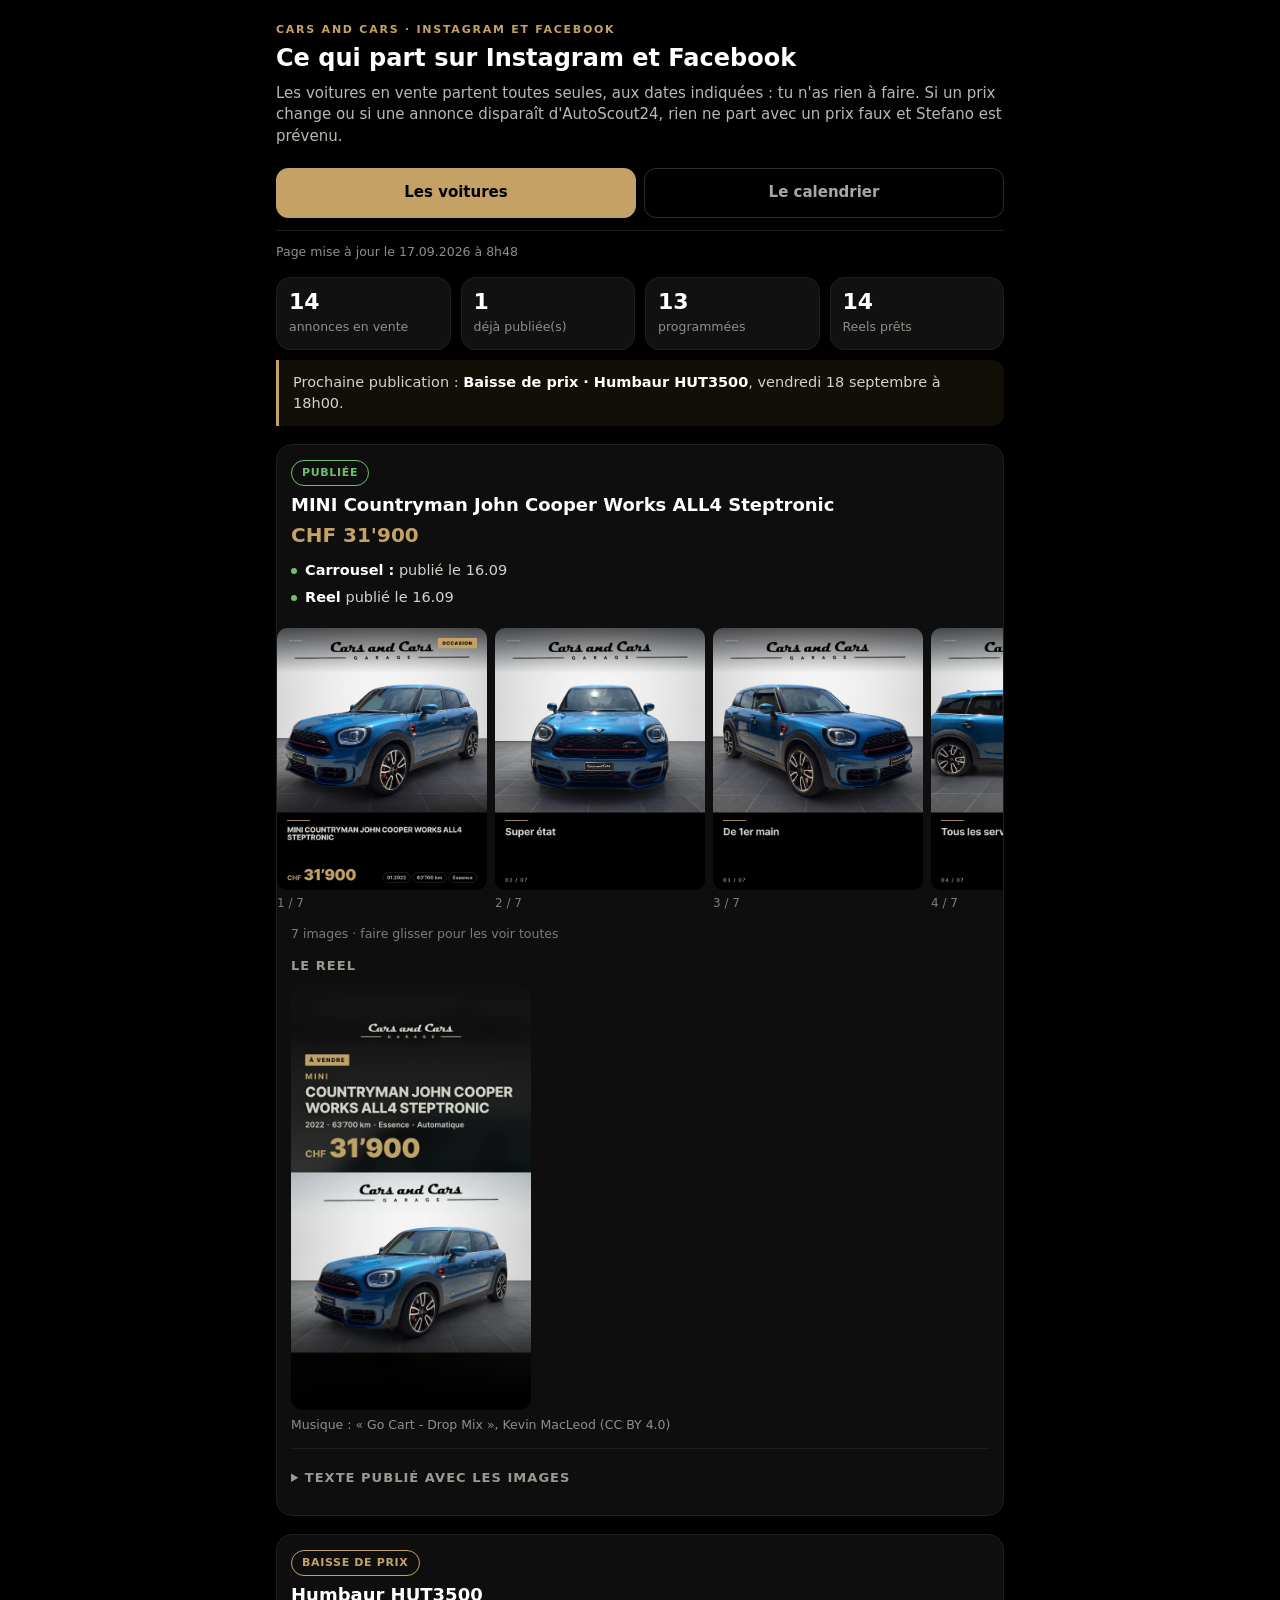
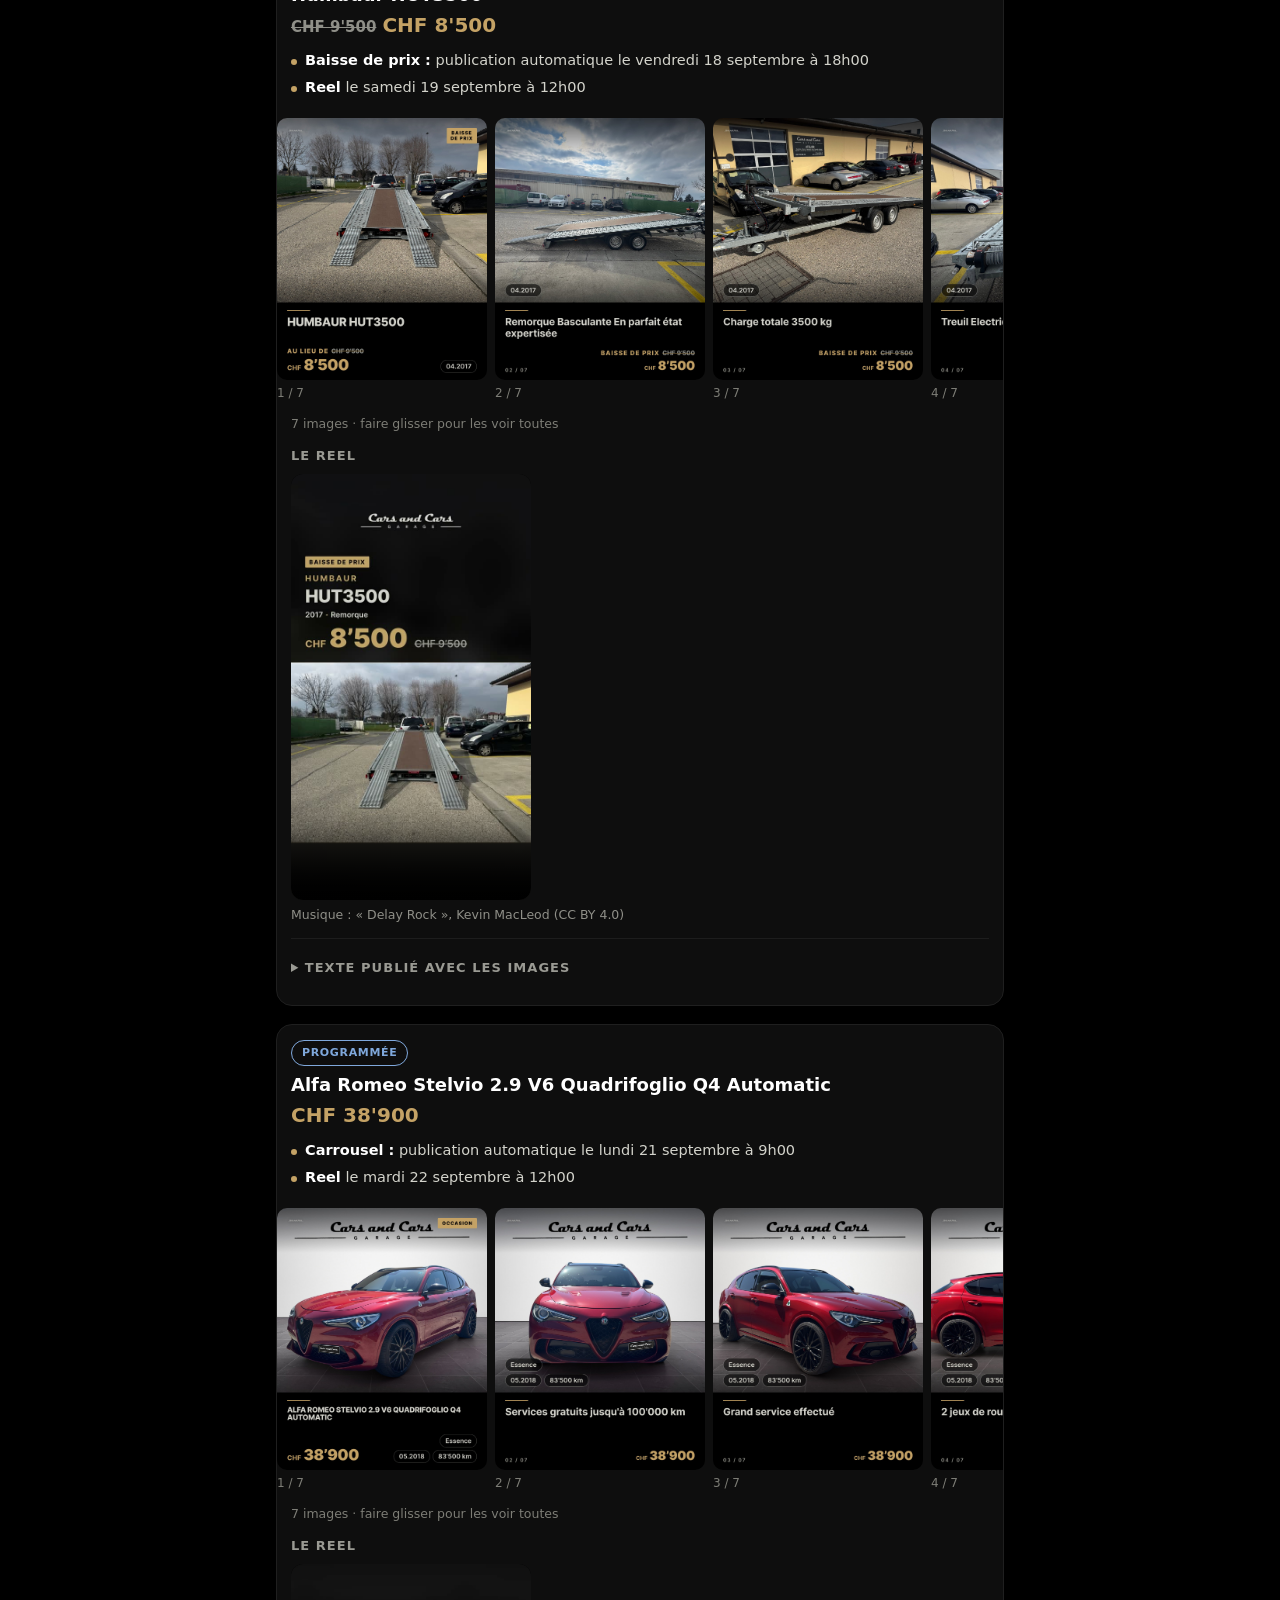
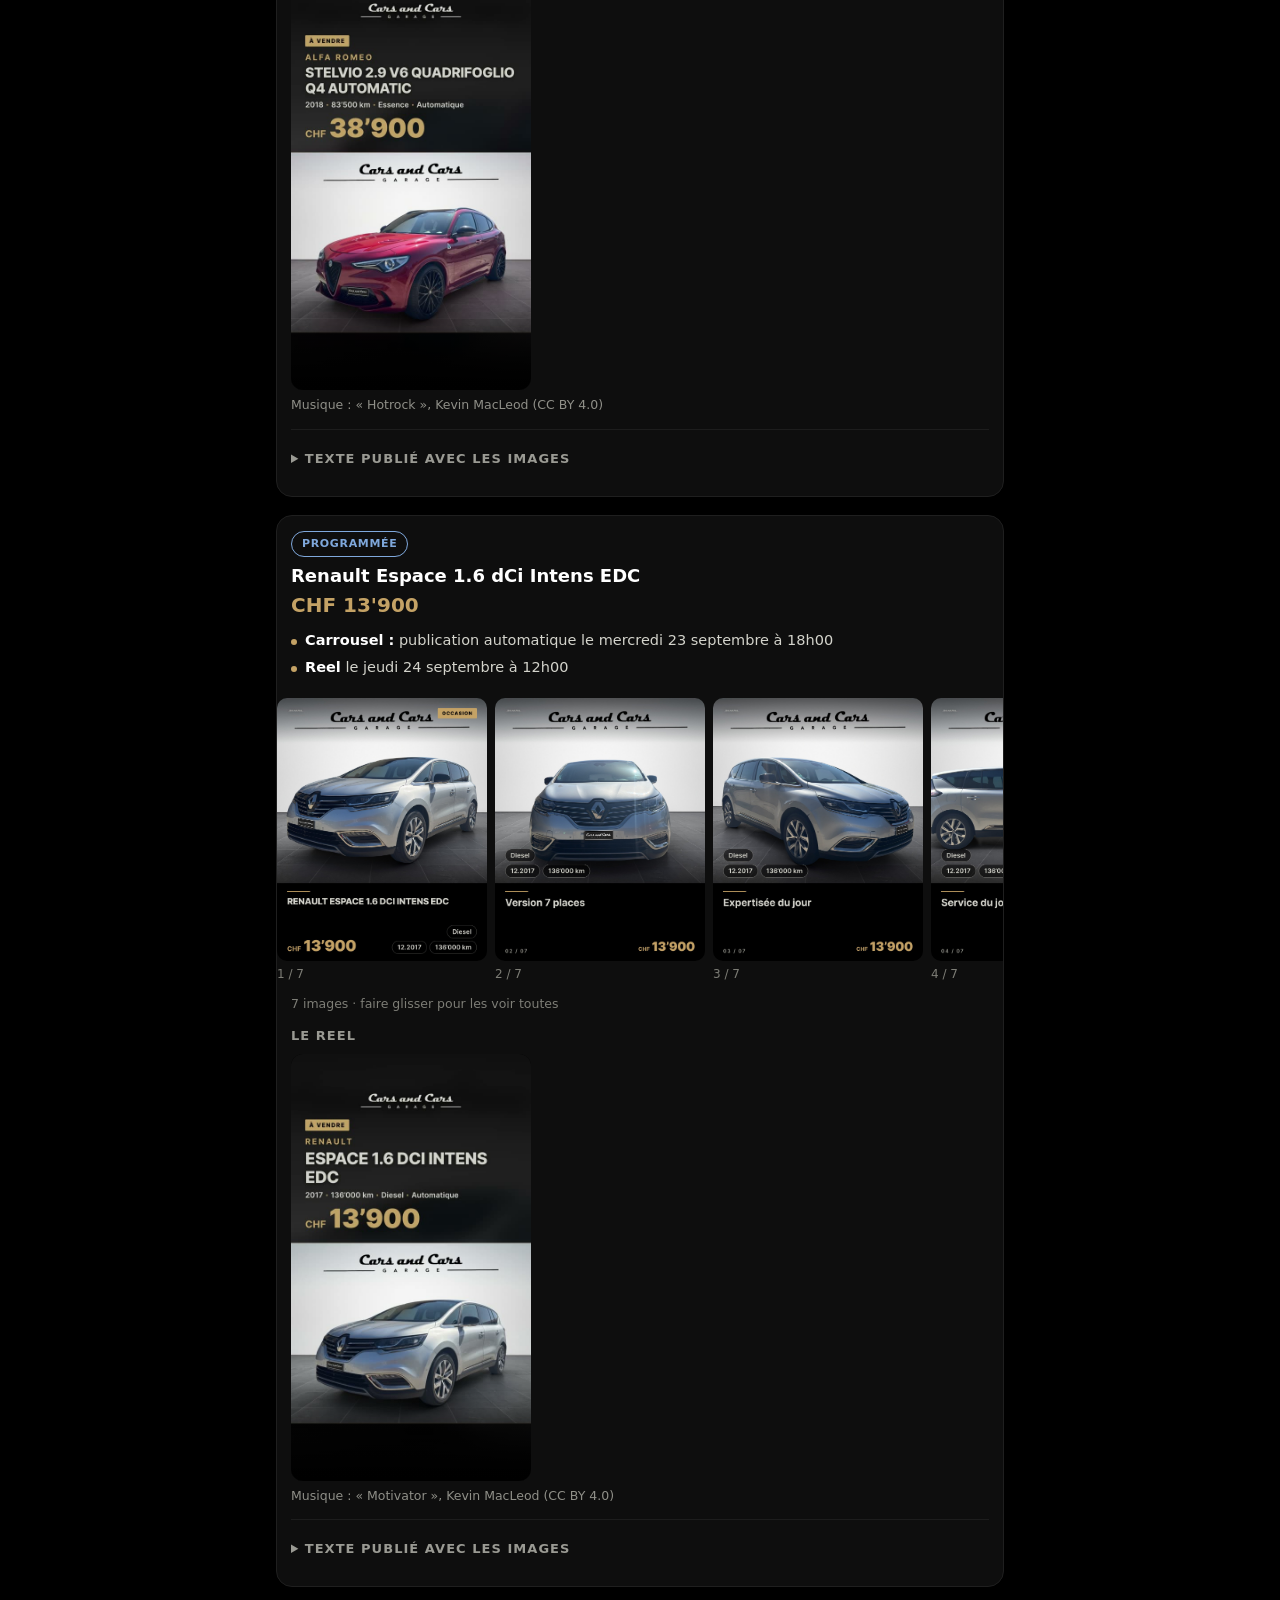
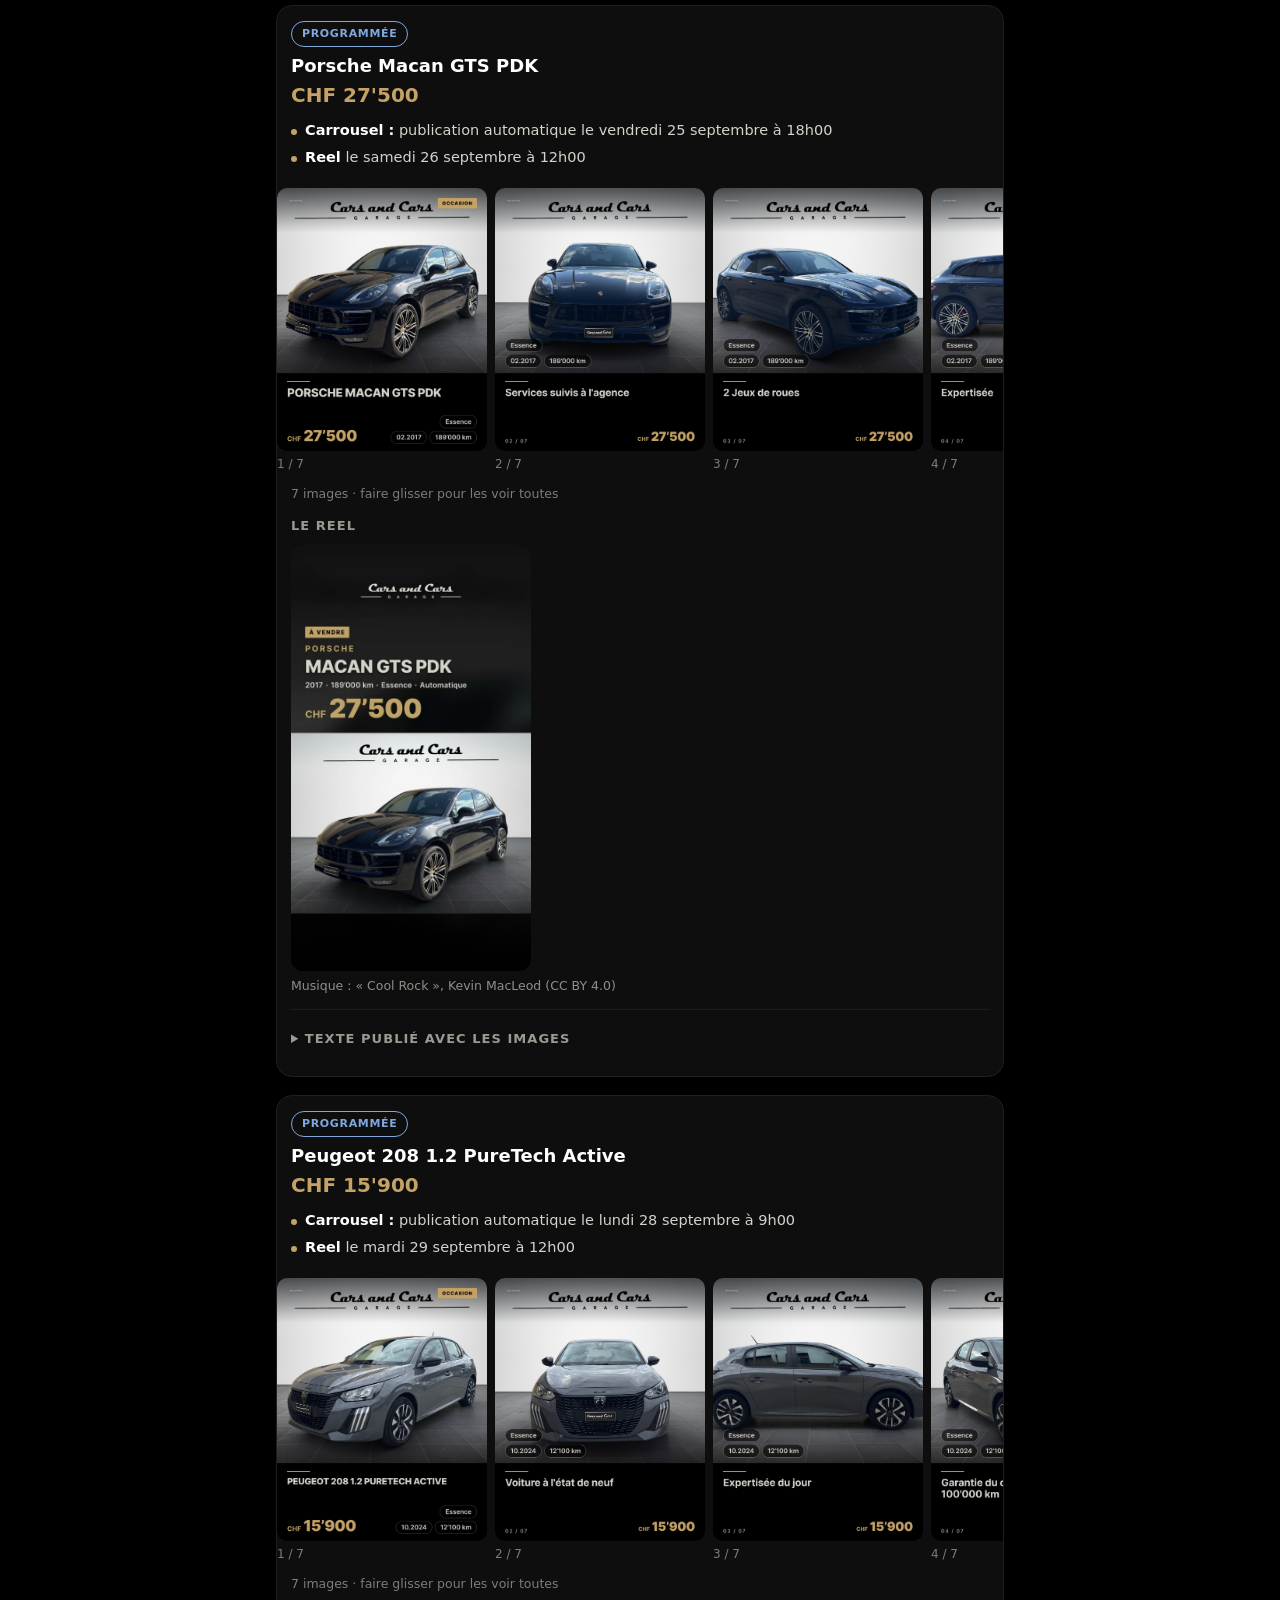
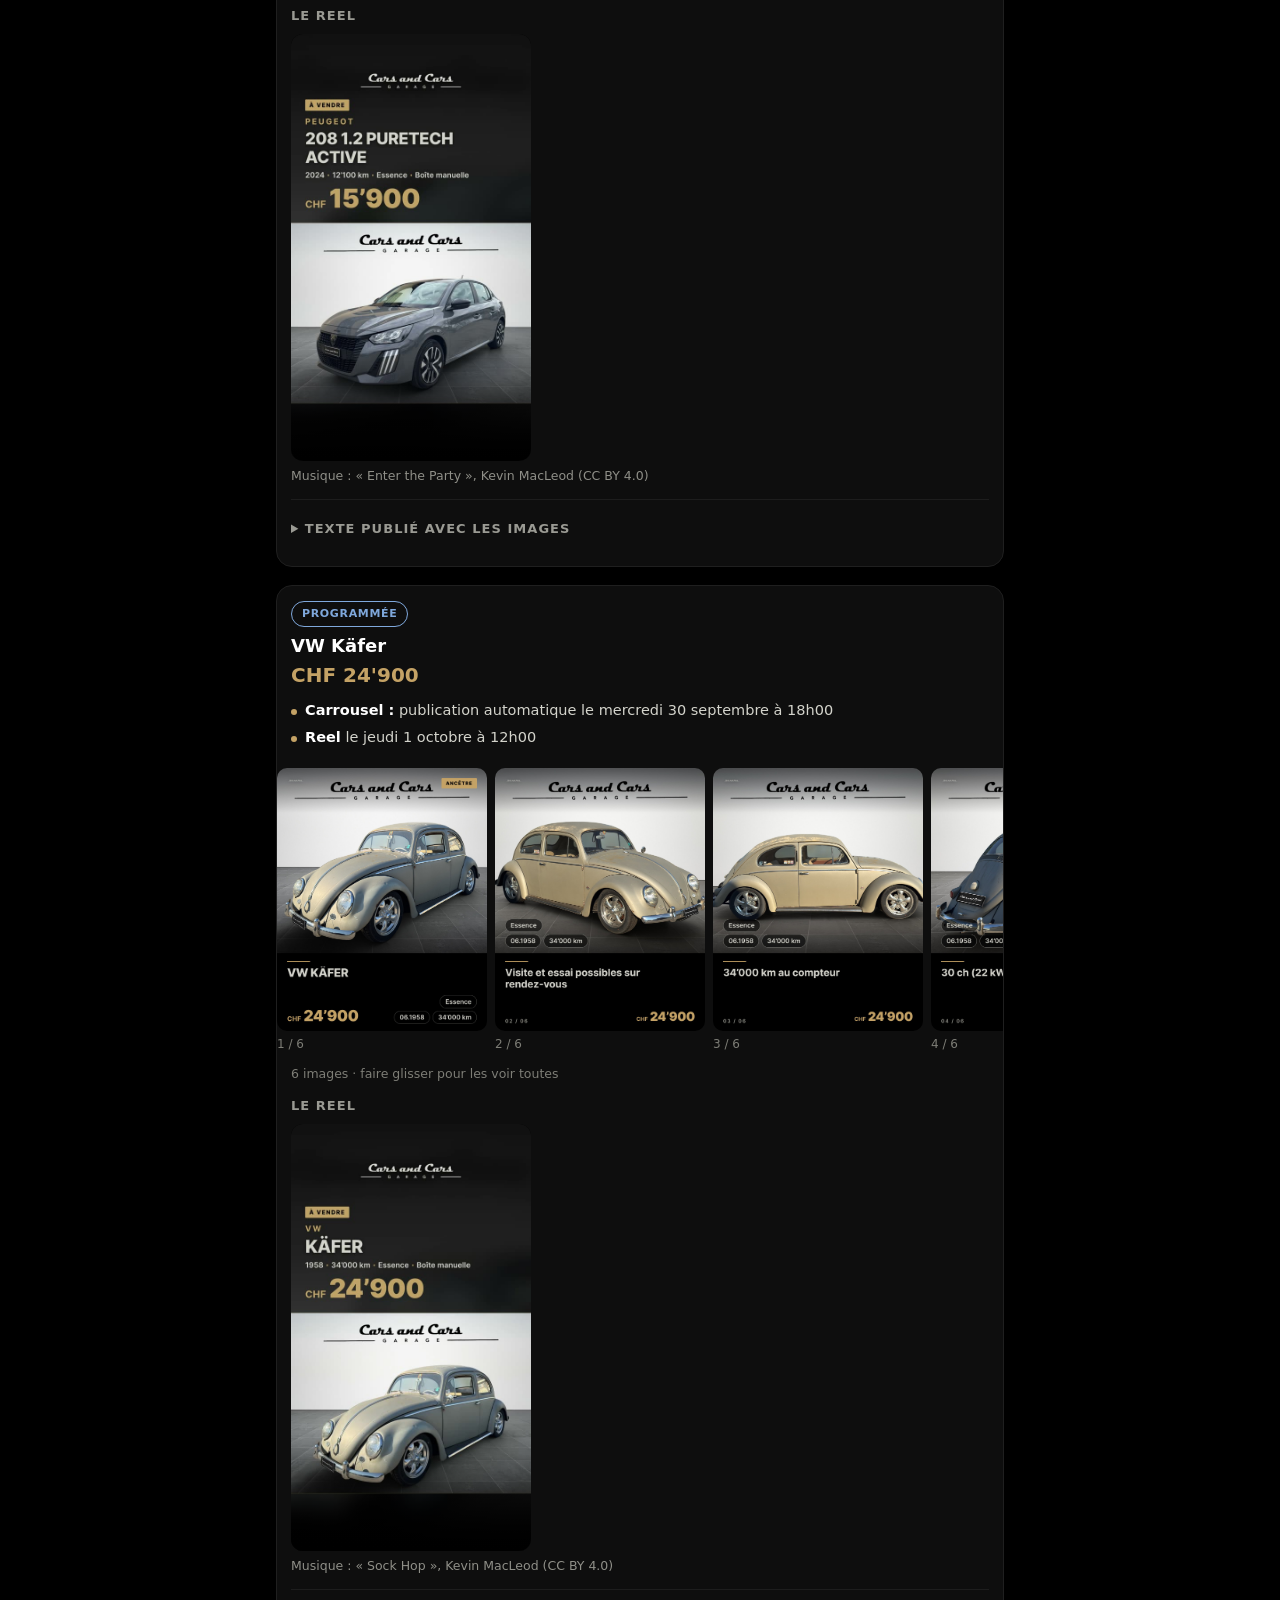
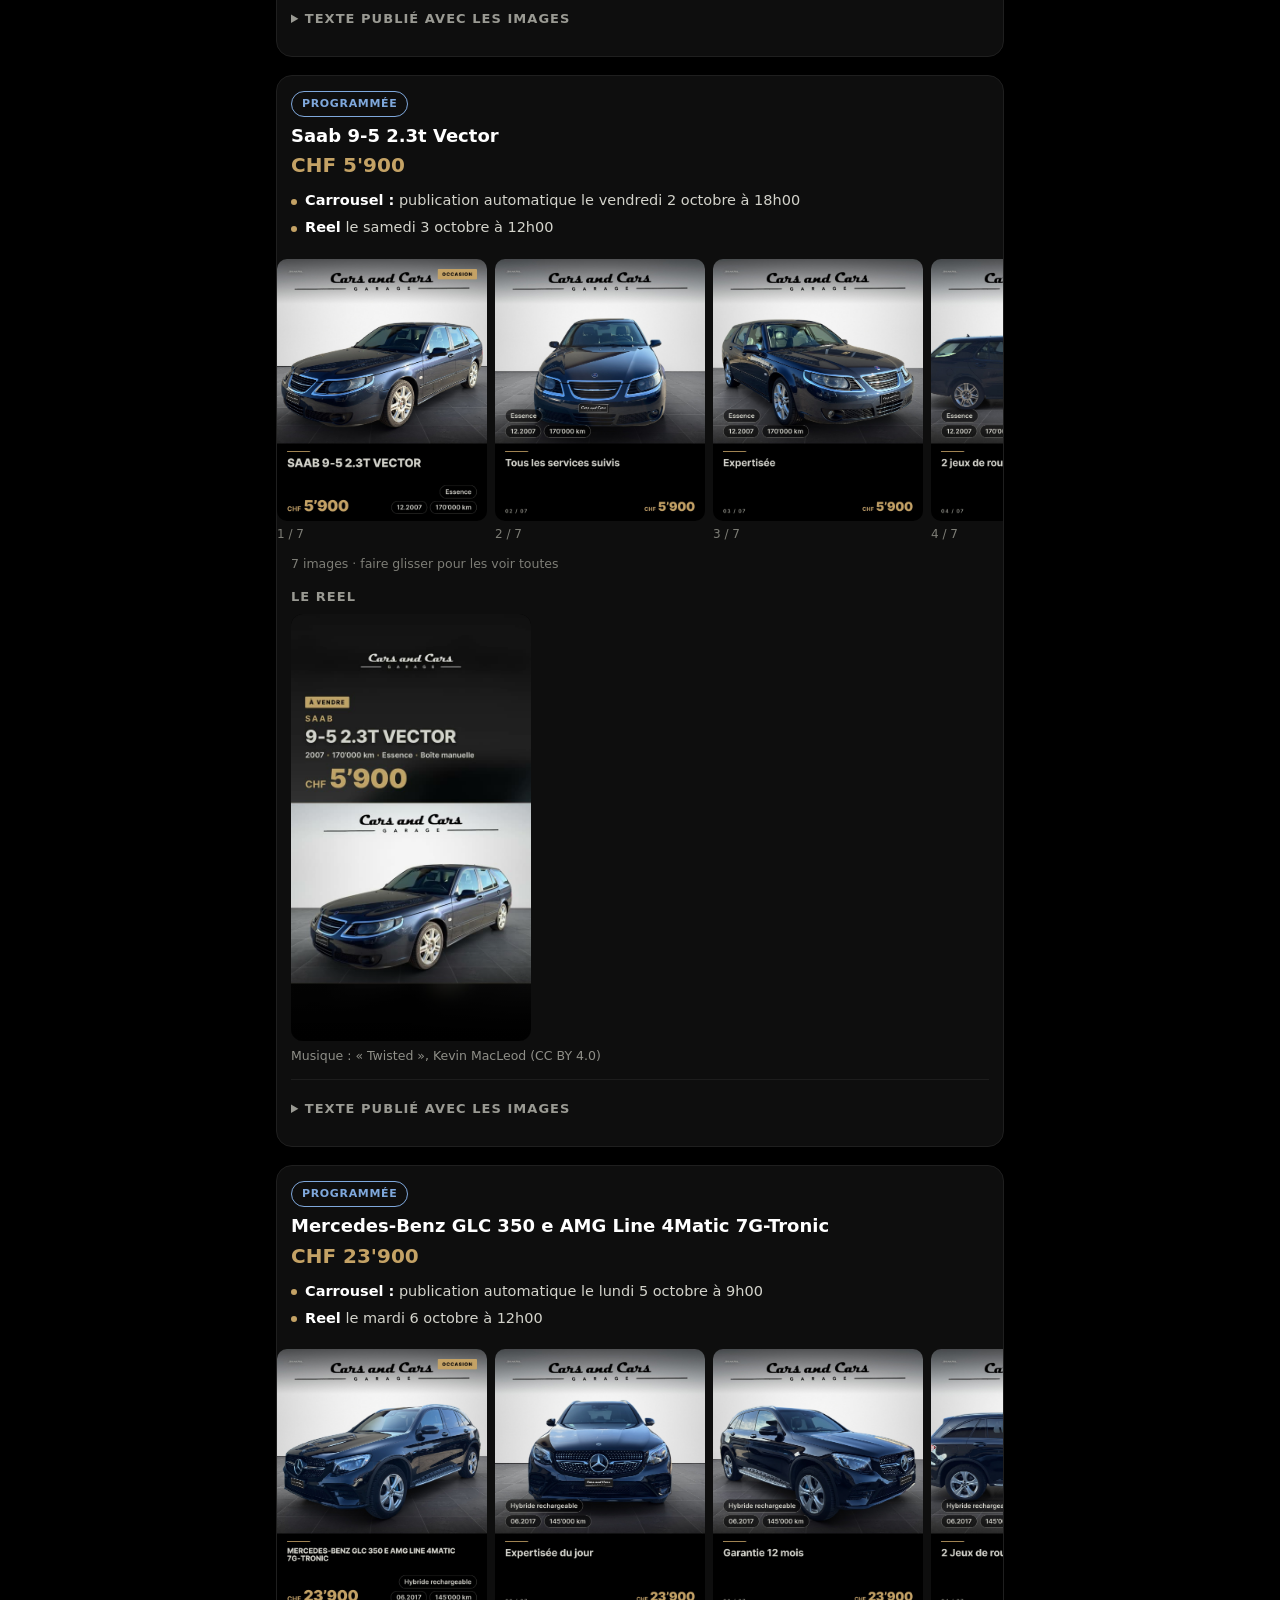
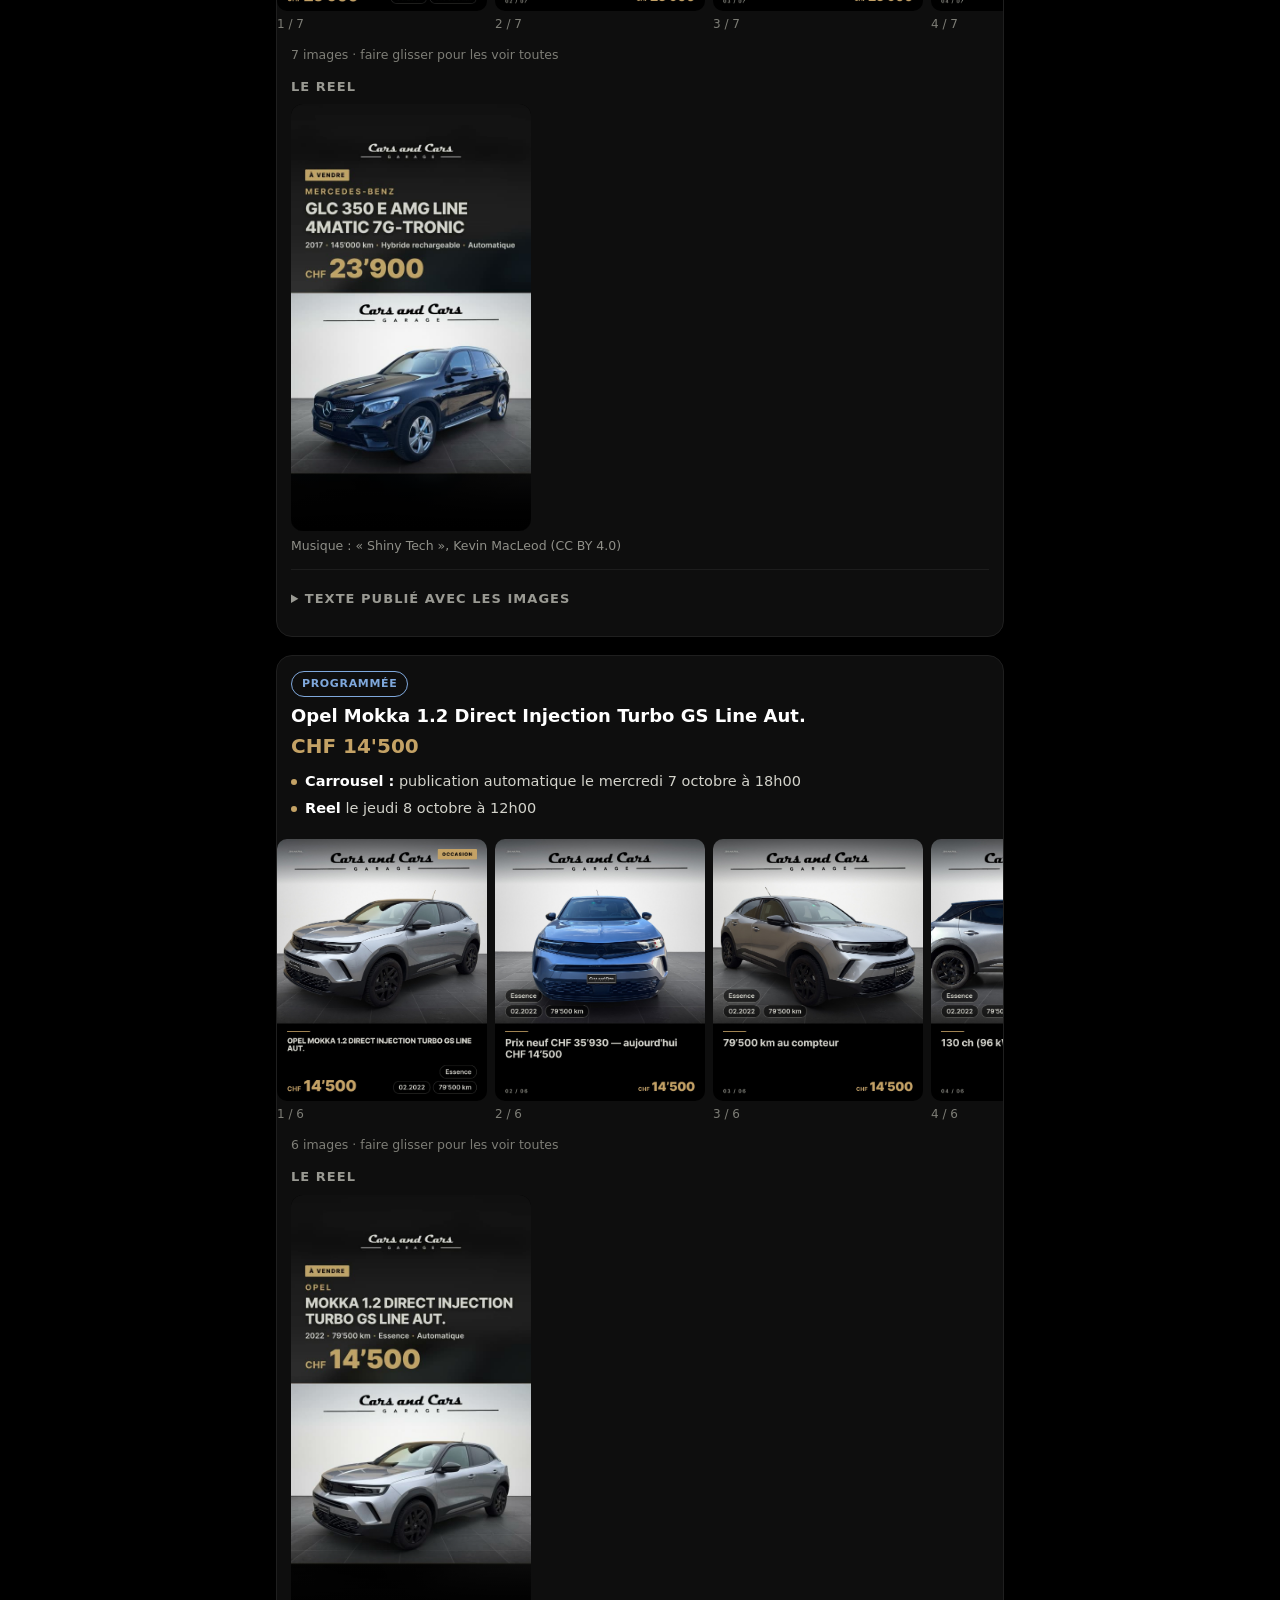
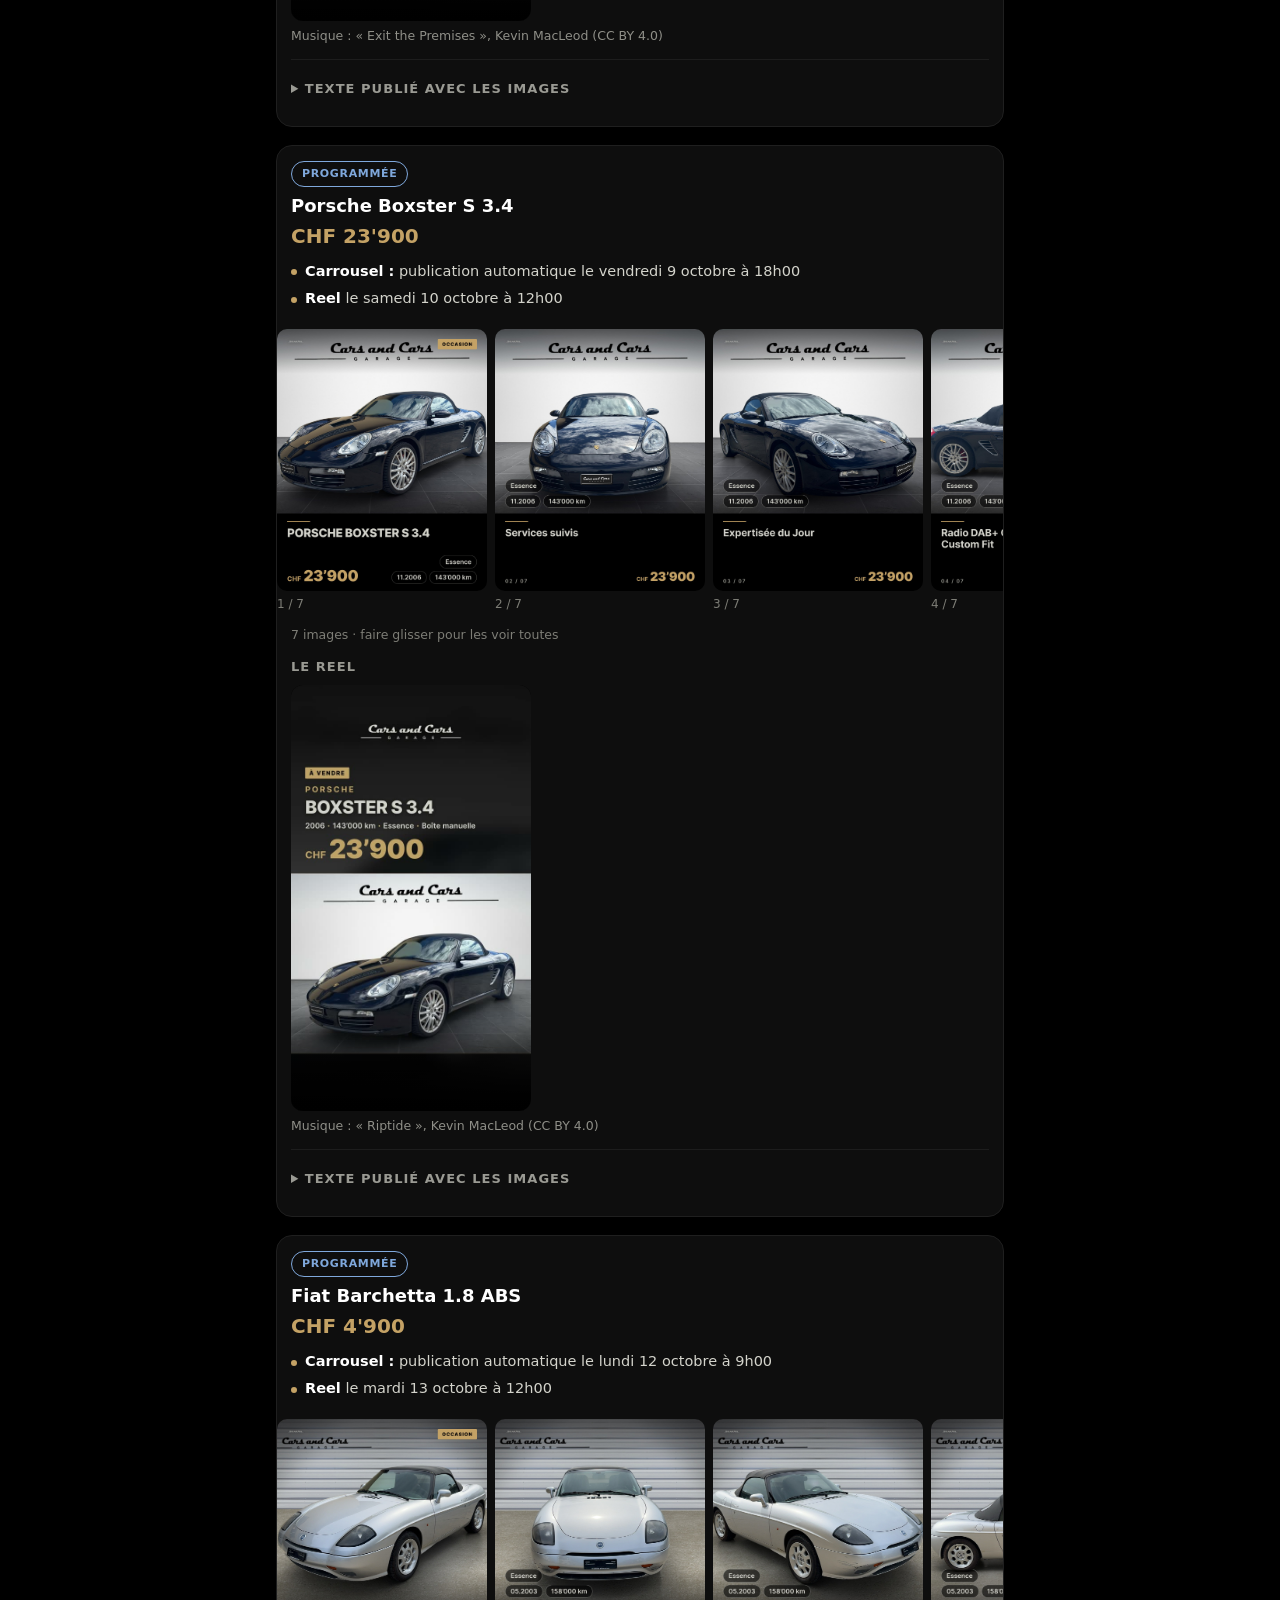
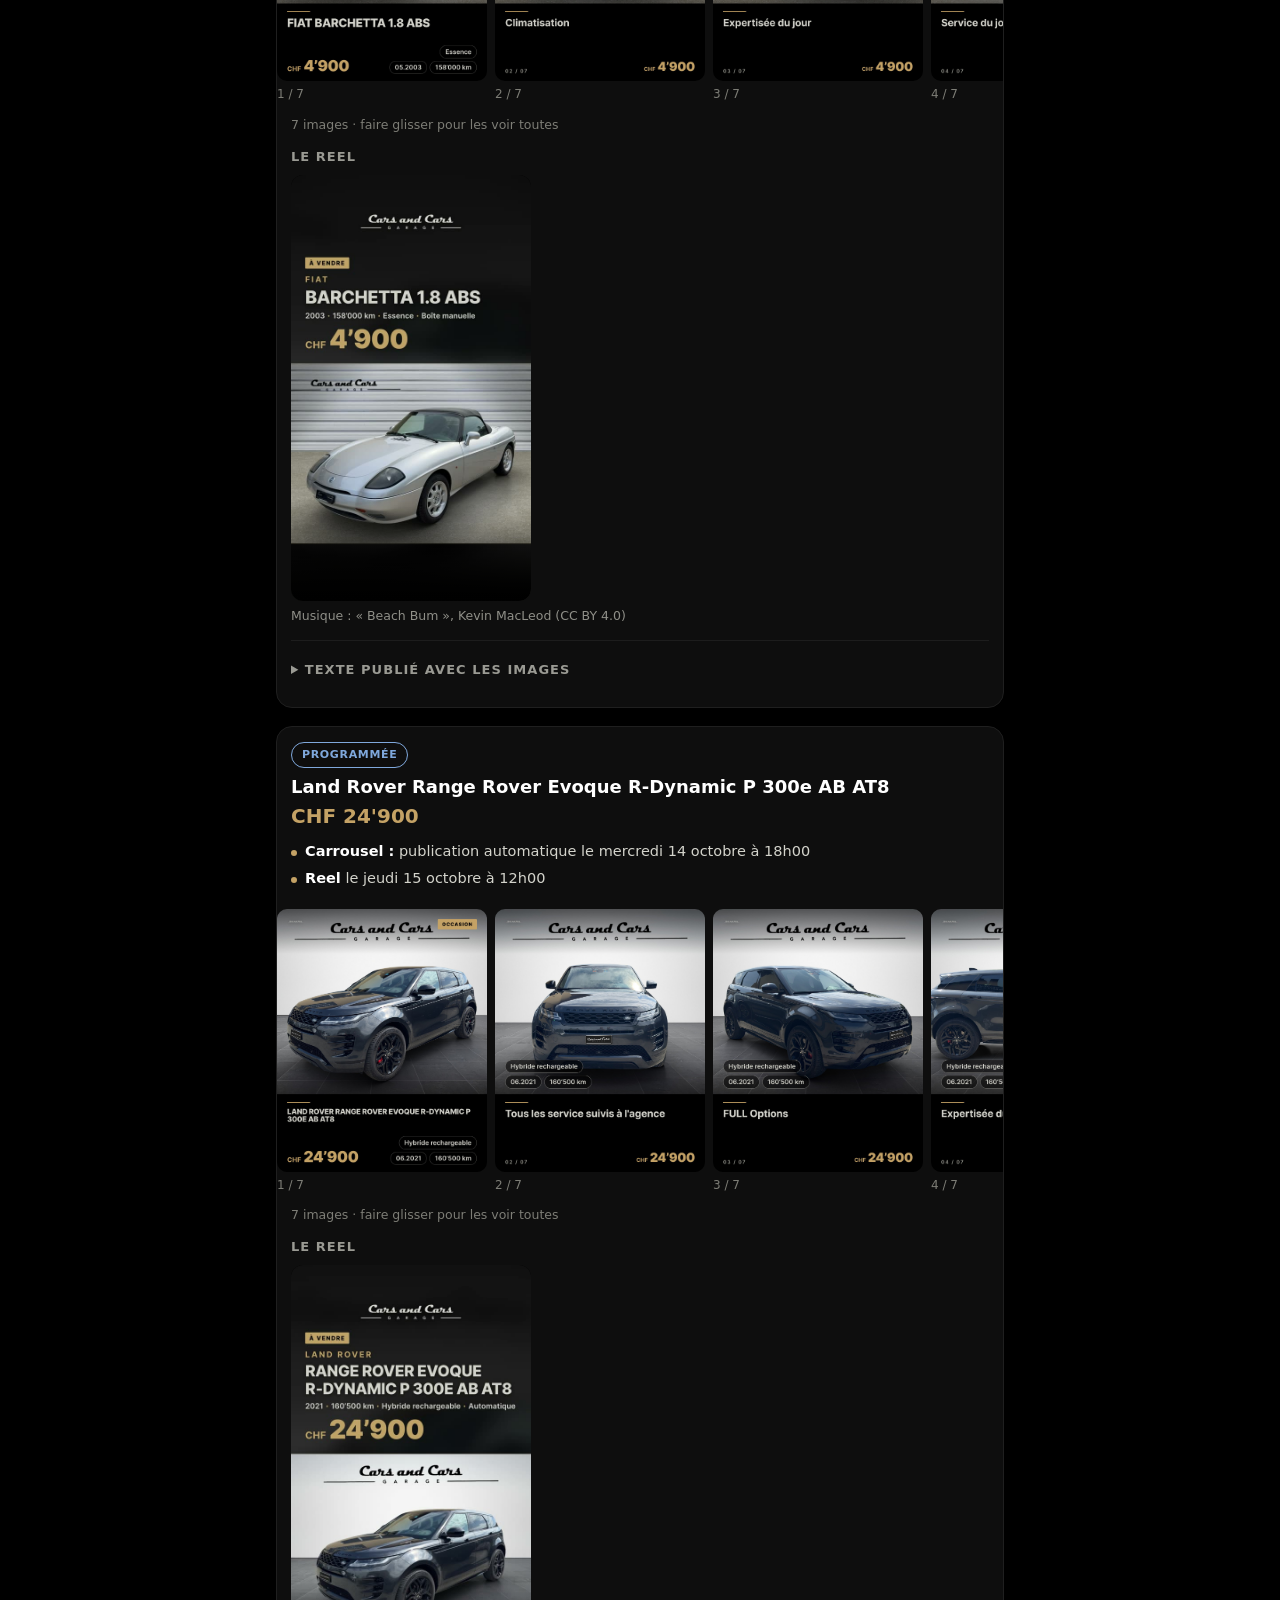
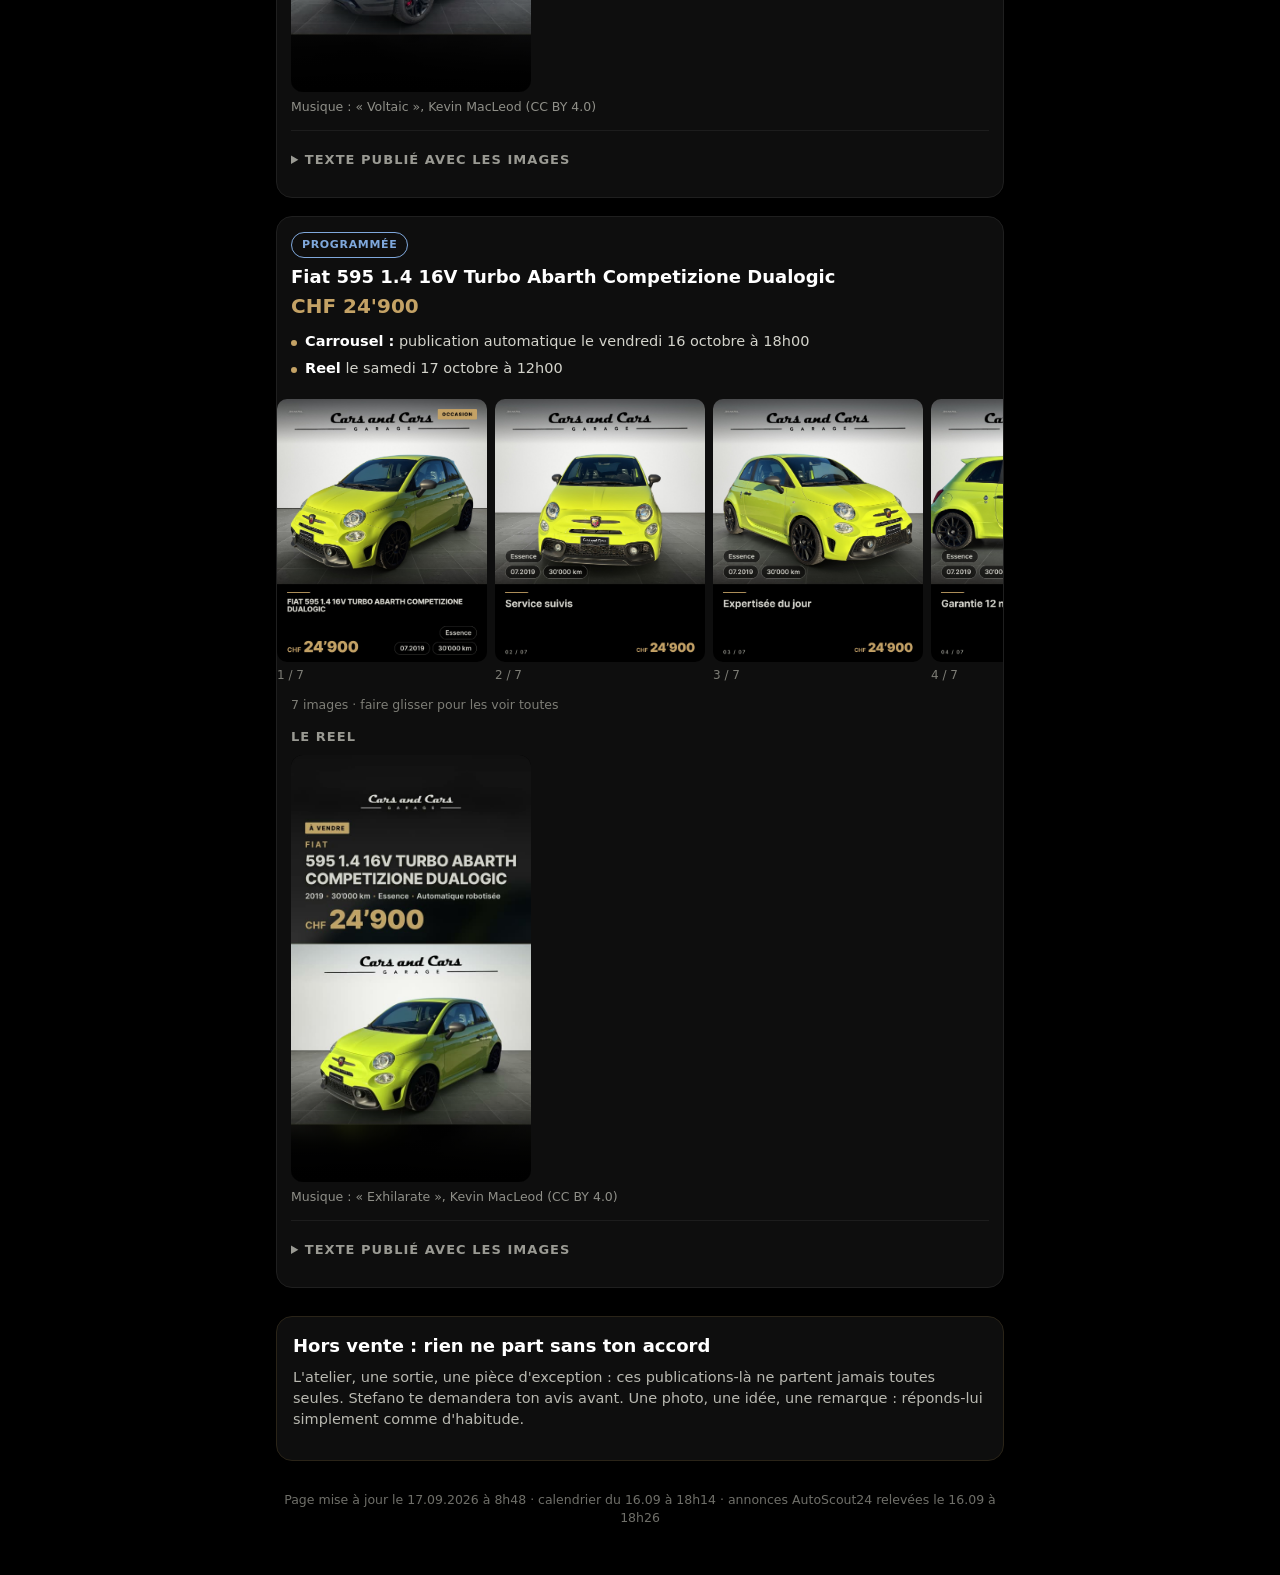
==== commit 168346d0: "Aperçu : fautes des annonces corrigées dans les visuels (Troy→Treuil HUMBAUR, Caplay→CarPlay Boxster" ====
--- a/index.html
+++ b/index.html
@@ -7,7 +7,7 @@
 <link rel="stylesheet" href="posts.css">
 </head><body>
 <div class="page">
-<header class="entete-page"><p class="sur">Cars and Cars · Instagram et Facebook</p><h1>Ce qui part sur Instagram et Facebook</h1><p class="chapo">Les voitures en vente partent toutes seules, aux dates indiquées : tu n&#x27;as rien à faire. Si un prix change ou si une annonce disparaît d&#x27;AutoScout24, rien ne part avec un prix faux et Stefano est prévenu.</p></header><nav class="nav"><a href="programme.html" class="on">Les voitures</a><a href="echeancier.html" class="">Le calendrier</a></nav><p class="maj">Page mise à jour le 17.09.2026 à 8h43</p><section class="chiffres"><div class="chiffre"><b>14</b><span>annonces en vente</span></div><div class="chiffre"><b>1</b><span>déjà publiée(s)</span></div><div class="chiffre"><b>13</b><span>programmées</span></div><div class="chiffre"><b>14</b><span>Reels prêts</span></div></section><p class="prochaine">Prochaine publication : <b>Baisse de prix · Humbaur HUT3500</b>, vendredi 18 septembre à 18h00.</p><main><article class="voiture" id="v20622081"><div class="tete"><span class="pastille p-publie">Publiée</span><h2>MINI Countryman John Cooper Works ALL4 Steptronic</h2><p class="prix">CHF 31&#x27;900</p><ul class="dates"><li class="fait"><b>Carrousel :</b> publié le 16.09</li><li class="fait"><b>Reel</b> publié le 16.09</li></ul></div><div class="bande"><div class="dia"><img src="img/20622081_MINI_Countryman_John_Cooper_Works___1_hero.jpg" alt="Image 1 sur 7 du carrousel" width="1080" height="1350" loading="eager"><span>1 / 7</span></div><div class="dia"><img src="img/20622081_MINI_Countryman_John_Cooper_Works___2_photo.jpg" alt="Image 2 sur 7 du carrousel" width="1080" height="1350" loading="eager"><span>2 / 7</span></div><div class="dia"><img src="img/20622081_MINI_Countryman_John_Cooper_Works___3_photo.jpg" alt="Image 3 sur 7 du carrousel" width="1080" height="1350" loading="lazy"><span>3 / 7</span></div><div class="dia"><img src="img/20622081_MINI_Countryman_John_Cooper_Works___4_photo.jpg" alt="Image 4 sur 7 du carrousel" width="1080" height="1350" loading="lazy"><span>4 / 7</span></div><div class="dia"><img src="img/20622081_MINI_Countryman_John_Cooper_Works___5_points_forts.jpg" alt="Image 5 sur 7 du carrousel" width="1080" height="1350" loading="lazy"><span>5 / 7</span></div><div class="dia"><img src="img/20622081_MINI_Countryman_John_Cooper_Works___6_technique.jpg" alt="Image 6 sur 7 du carrousel" width="1080" height="1350" loading="lazy"><span>6 / 7</span></div><div class="dia"><img src="img/20622081_MINI_Countryman_John_Cooper_Works___7_cta.jpg" alt="Image 7 sur 7 du carrousel" width="1080" height="1350" loading="lazy"><span>7 / 7</span></div></div><p class="glisser">7 images · faire glisser pour les voir toutes</p><div class="reel"><h3>Le Reel</h3><video controls playsinline preload="none" poster="affiches/reel_20622081.jpg" src="img/REEL_20622081__reel_20622081.mp4"></video><p>Musique : « Go Cart - Drop Mix », Kevin MacLeod (CC BY 4.0)</p></div><details class="texte"><summary>Texte publié avec les images</summary><div class="legende">🚗 MINI COUNTRYMAN — CHF 31&#x27;900
+<header class="entete-page"><p class="sur">Cars and Cars · Instagram et Facebook</p><h1>Ce qui part sur Instagram et Facebook</h1><p class="chapo">Les voitures en vente partent toutes seules, aux dates indiquées : tu n&#x27;as rien à faire. Si un prix change ou si une annonce disparaît d&#x27;AutoScout24, rien ne part avec un prix faux et Stefano est prévenu.</p></header><nav class="nav"><a href="programme.html" class="on">Les voitures</a><a href="echeancier.html" class="">Le calendrier</a></nav><p class="maj">Page mise à jour le 17.09.2026 à 8h48</p><section class="chiffres"><div class="chiffre"><b>14</b><span>annonces en vente</span></div><div class="chiffre"><b>1</b><span>déjà publiée(s)</span></div><div class="chiffre"><b>13</b><span>programmées</span></div><div class="chiffre"><b>14</b><span>Reels prêts</span></div></section><p class="prochaine">Prochaine publication : <b>Baisse de prix · Humbaur HUT3500</b>, vendredi 18 septembre à 18h00.</p><main><article class="voiture" id="v20622081"><div class="tete"><span class="pastille p-publie">Publiée</span><h2>MINI Countryman John Cooper Works ALL4 Steptronic</h2><p class="prix">CHF 31&#x27;900</p><ul class="dates"><li class="fait"><b>Carrousel :</b> publié le 16.09</li><li class="fait"><b>Reel</b> publié le 16.09</li></ul></div><div class="bande"><div class="dia"><img src="img/20622081_MINI_Countryman_John_Cooper_Works___1_hero.jpg" alt="Image 1 sur 7 du carrousel" width="1080" height="1350" loading="eager"><span>1 / 7</span></div><div class="dia"><img src="img/20622081_MINI_Countryman_John_Cooper_Works___2_photo.jpg" alt="Image 2 sur 7 du carrousel" width="1080" height="1350" loading="eager"><span>2 / 7</span></div><div class="dia"><img src="img/20622081_MINI_Countryman_John_Cooper_Works___3_photo.jpg" alt="Image 3 sur 7 du carrousel" width="1080" height="1350" loading="lazy"><span>3 / 7</span></div><div class="dia"><img src="img/20622081_MINI_Countryman_John_Cooper_Works___4_photo.jpg" alt="Image 4 sur 7 du carrousel" width="1080" height="1350" loading="lazy"><span>4 / 7</span></div><div class="dia"><img src="img/20622081_MINI_Countryman_John_Cooper_Works___5_points_forts.jpg" alt="Image 5 sur 7 du carrousel" width="1080" height="1350" loading="lazy"><span>5 / 7</span></div><div class="dia"><img src="img/20622081_MINI_Countryman_John_Cooper_Works___6_technique.jpg" alt="Image 6 sur 7 du carrousel" width="1080" height="1350" loading="lazy"><span>6 / 7</span></div><div class="dia"><img src="img/20622081_MINI_Countryman_John_Cooper_Works___7_cta.jpg" alt="Image 7 sur 7 du carrousel" width="1080" height="1350" loading="lazy"><span>7 / 7</span></div></div><p class="glisser">7 images · faire glisser pour les voir toutes</p><div class="reel"><h3>Le Reel</h3><video controls playsinline preload="none" poster="affiches/reel_20622081.jpg" src="img/REEL_20622081__reel_20622081.mp4"></video><p>Musique : « Go Cart - Drop Mix », Kevin MacLeod (CC BY 4.0)</p></div><details class="texte"><summary>Texte publié avec les images</summary><div class="legende">🚗 MINI COUNTRYMAN — CHF 31&#x27;900
 2022 · 63&#x27;700 km · Essence · Automatique
 
 Voiture FULL options - super état - De 1er main - Tous les services suivis - 2 jeux de pneus - Expertisée du jour - Garantie 12 mois
@@ -19,7 +19,7 @@
 Humbaur HUT3500 — CHF 8&#x27;500 au lieu de CHF 9&#x27;500
 2017 · Remorque
 
-Remorque Basculante En parfait état expertisée - charge totale 3500 kg - Troy Electrique avec télécommande
+Remorque Basculante En parfait état expertisée - charge totale 3500 kg - Treuil Electrique avec télécommande
 
 👉 Visite sur rendez-vous · 021 731 38 70
 Chemin de Mon-Repos 1, 1033 Cheseaux-sur-Lausanne
@@ -89,7 +89,7 @@
 #carsandcars #occasion #garage #cheseaux #lausanne #opel</div></details></article><article class="voiture" id="v20548427"><div class="tete"><span class="pastille p-programme">Programmée</span><h2>Porsche Boxster S 3.4</h2><p class="prix">CHF 23&#x27;900</p><ul class="dates"><li class=""><b>Carrousel :</b> publication automatique le vendredi 9 octobre à 18h00</li><li class=""><b>Reel</b> le samedi 10 octobre à 12h00</li></ul></div><div class="bande"><div class="dia"><img src="img/20548427_PORSCHE_Boxster_S_3_4__1_hero.jpg" alt="Image 1 sur 7 du carrousel" width="1080" height="1350" loading="eager"><span>1 / 7</span></div><div class="dia"><img src="img/20548427_PORSCHE_Boxster_S_3_4__2_photo.jpg" alt="Image 2 sur 7 du carrousel" width="1080" height="1350" loading="eager"><span>2 / 7</span></div><div class="dia"><img src="img/20548427_PORSCHE_Boxster_S_3_4__3_photo.jpg" alt="Image 3 sur 7 du carrousel" width="1080" height="1350" loading="lazy"><span>3 / 7</span></div><div class="dia"><img src="img/20548427_PORSCHE_Boxster_S_3_4__4_photo.jpg" alt="Image 4 sur 7 du carrousel" width="1080" height="1350" loading="lazy"><span>4 / 7</span></div><div class="dia"><img src="img/20548427_PORSCHE_Boxster_S_3_4__5_points_forts.jpg" alt="Image 5 sur 7 du carrousel" width="1080" height="1350" loading="lazy"><span>5 / 7</span></div><div class="dia"><img src="img/20548427_PORSCHE_Boxster_S_3_4__6_technique.jpg" alt="Image 6 sur 7 du carrousel" width="1080" height="1350" loading="lazy"><span>6 / 7</span></div><div class="dia"><img src="img/20548427_PORSCHE_Boxster_S_3_4__7_cta.jpg" alt="Image 7 sur 7 du carrousel" width="1080" height="1350" loading="lazy"><span>7 / 7</span></div></div><p class="glisser">7 images · faire glisser pour les voir toutes</p><div class="reel"><h3>Le Reel</h3><video controls playsinline preload="none" poster="affiches/reel_20548427.jpg" src="img/REEL_20548427__reel_20548427.mp4"></video><p>Musique : « Riptide », Kevin MacLeod (CC BY 4.0)</p></div><details class="texte"><summary>Texte publié avec les images</summary><div class="legende">🚗 Porsche Boxster S 3.4 — CHF 23&#x27;900
 2006 · 143&#x27;000 km · Essence · Manuelle
 
-Voiture en super état - Services suivis - Expertisée du Jour - Radio DAB+ Caplay/Android Auto Custom Fit
+Voiture en super état - Services suivis - Expertisée du Jour - Radio DAB+ CarPlay/Android Auto Custom Fit
 
 👉 Essai sur rendez-vous · 021 731 38 70
 Chemin de Mon-Repos 1, 1033 Cheseaux-sur-Lausanne
@@ -118,6 +118,6 @@
 👉 Essai sur rendez-vous · 021 731 38 70
 Chemin de Mon-Repos 1, 1033 Cheseaux-sur-Lausanne
 
-#carsandcars #occasion #garage #cheseaux #lausanne #fiat</div></details></article></main><section class="hors"><h2>Hors vente : rien ne part sans ton accord</h2><p>L&#x27;atelier, une sortie, une pièce d&#x27;exception : ces publications-là ne partent jamais toutes seules. Stefano te demandera ton avis avant. Une photo, une idée, une remarque : réponds-lui simplement comme d&#x27;habitude.</p></section><p class="pied">Page mise à jour le 17.09.2026 à 8h43 · calendrier du 16.09 à 18h14 · annonces AutoScout24 relevées le 16.09 à 18h26</p>
+#carsandcars #occasion #garage #cheseaux #lausanne #fiat</div></details></article></main><section class="hors"><h2>Hors vente : rien ne part sans ton accord</h2><p>L&#x27;atelier, une sortie, une pièce d&#x27;exception : ces publications-là ne partent jamais toutes seules. Stefano te demandera ton avis avant. Une photo, une idée, une remarque : réponds-lui simplement comme d&#x27;habitude.</p></section><p class="pied">Page mise à jour le 17.09.2026 à 8h48 · calendrier du 16.09 à 18h14 · annonces AutoScout24 relevées le 16.09 à 18h26</p>
 </div>
 </body></html>
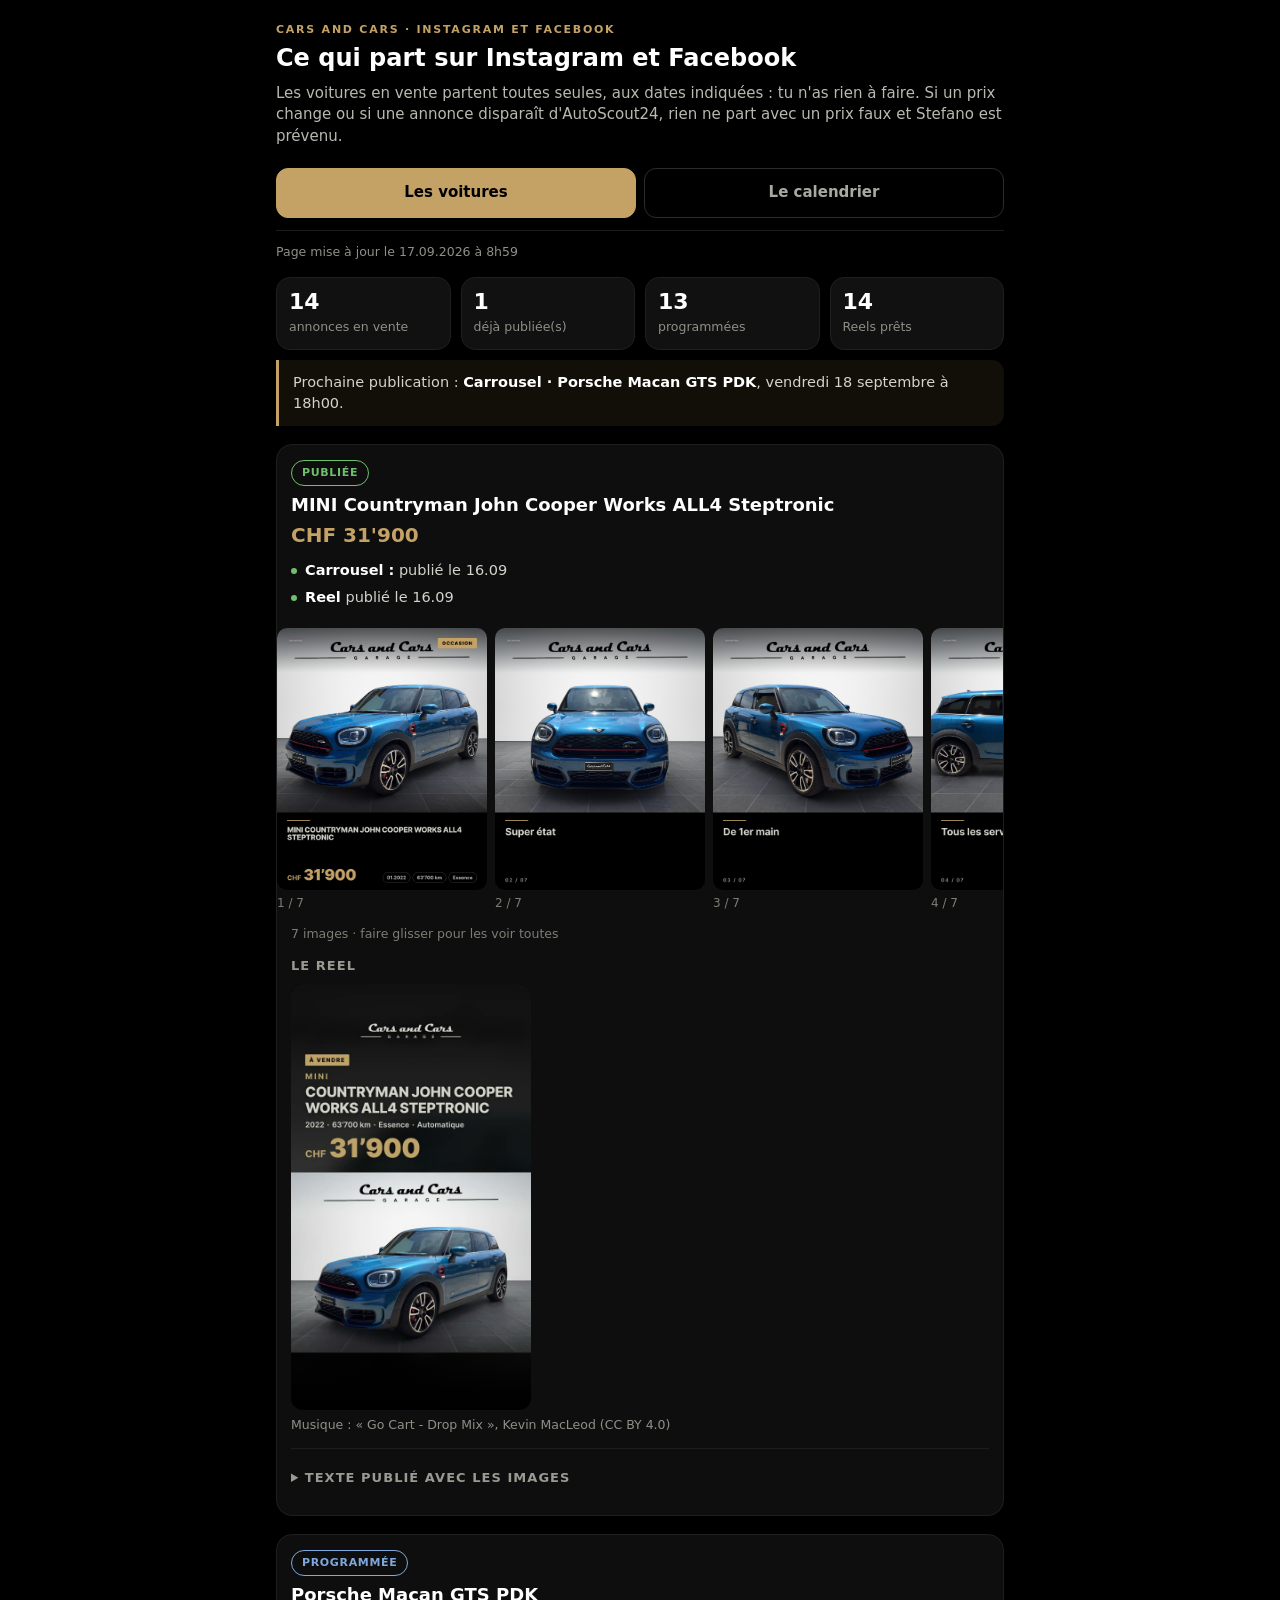
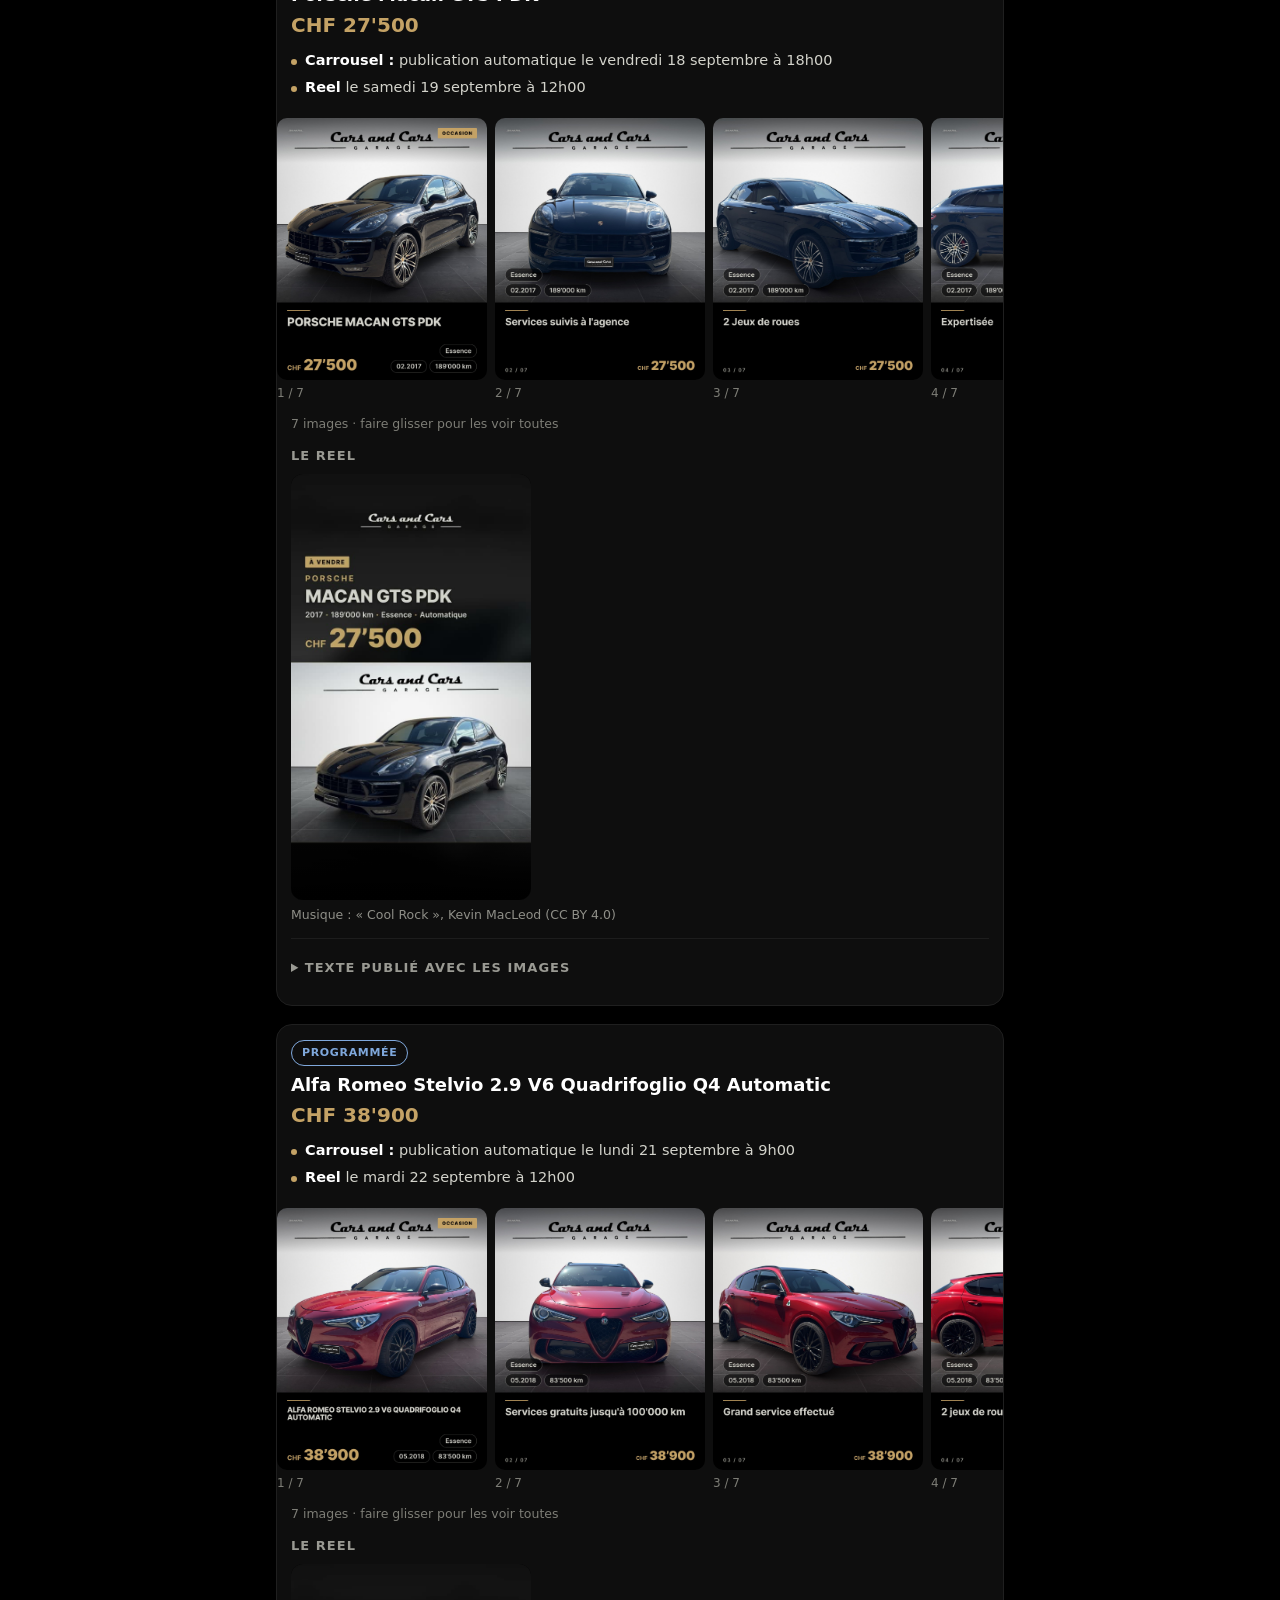
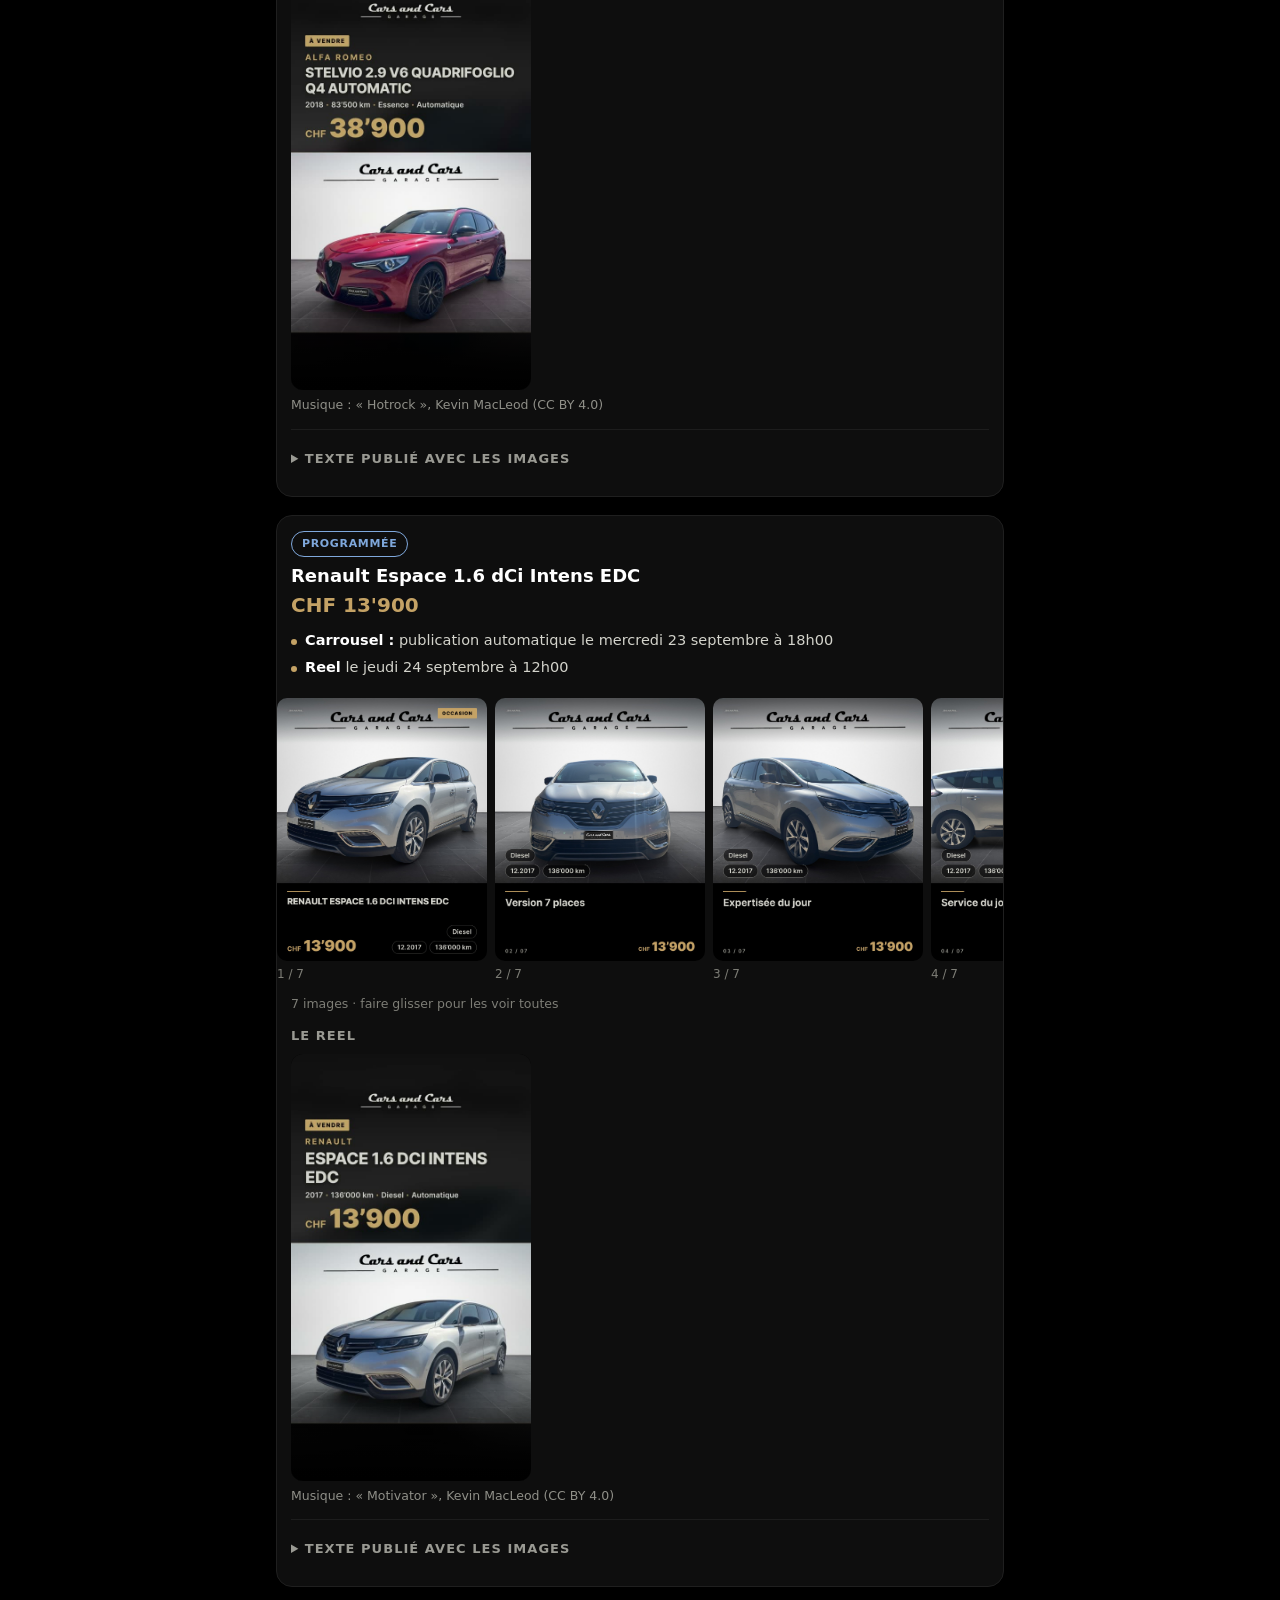
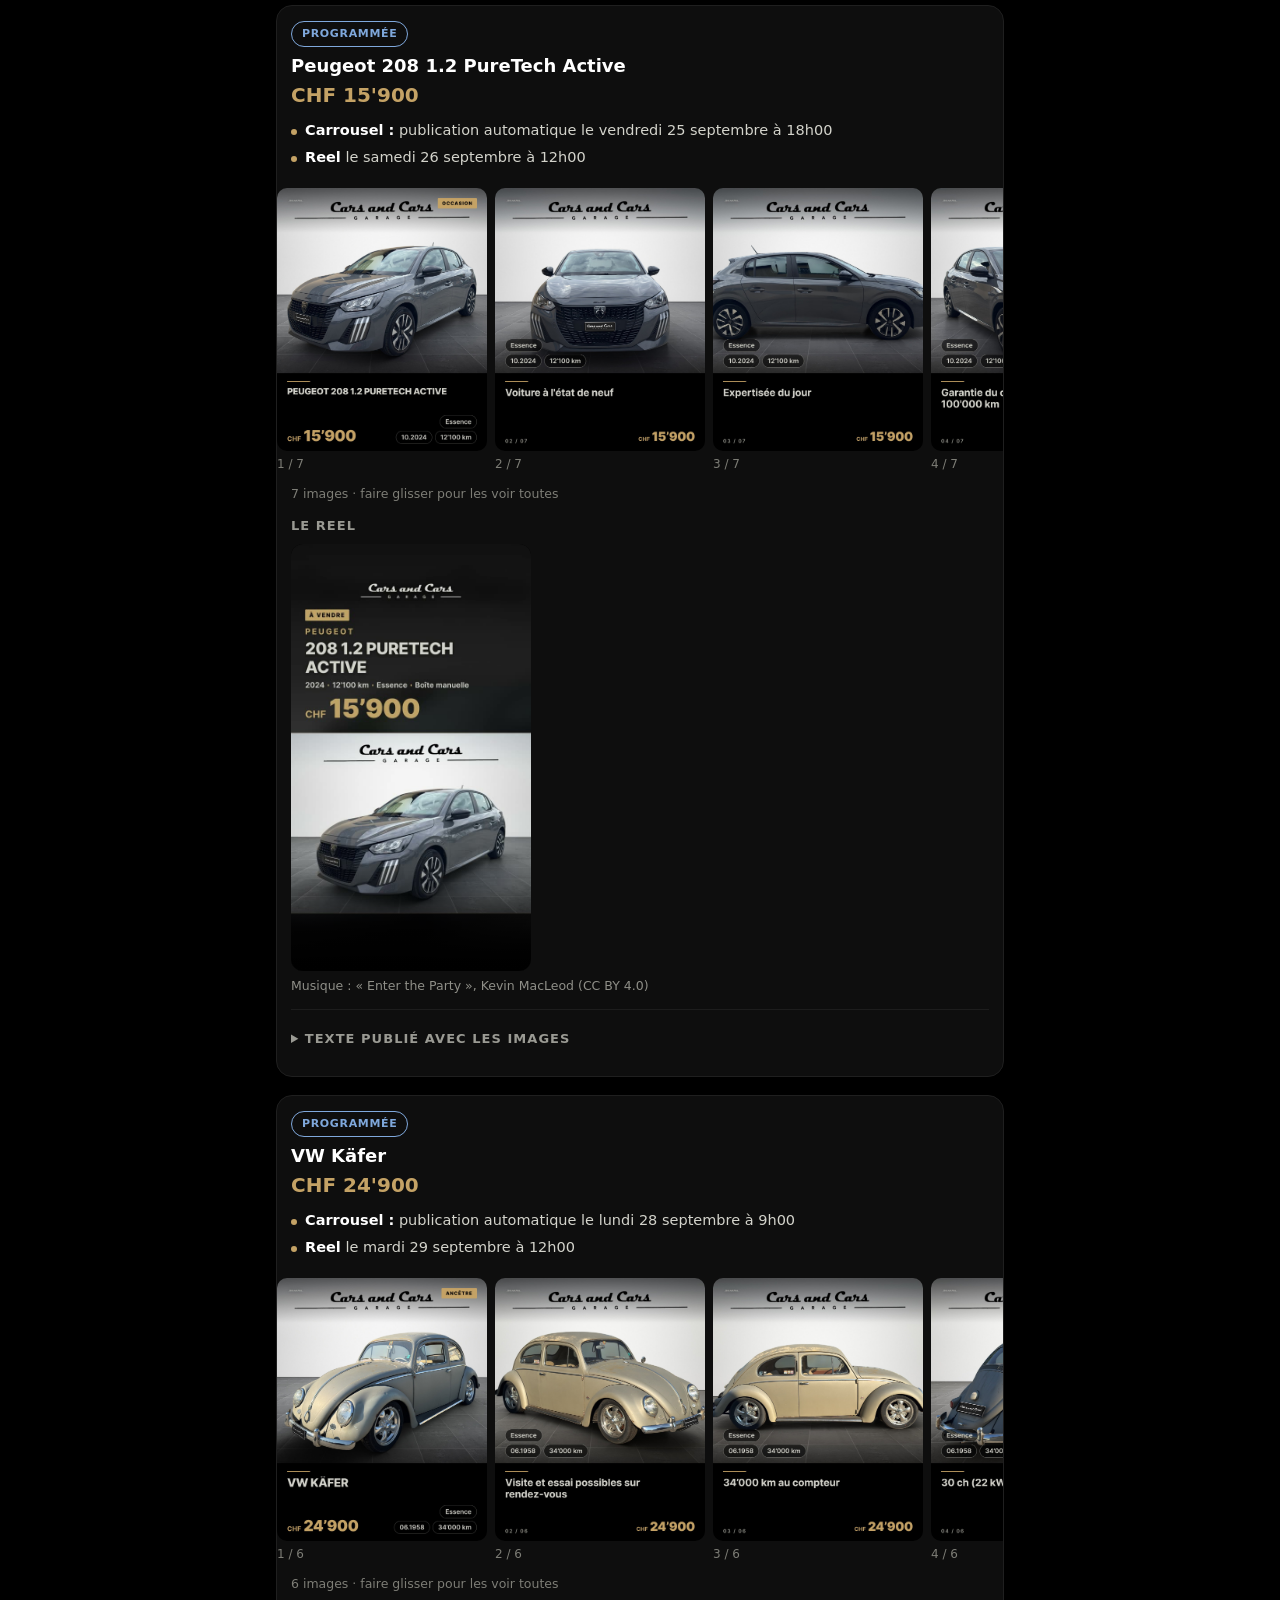
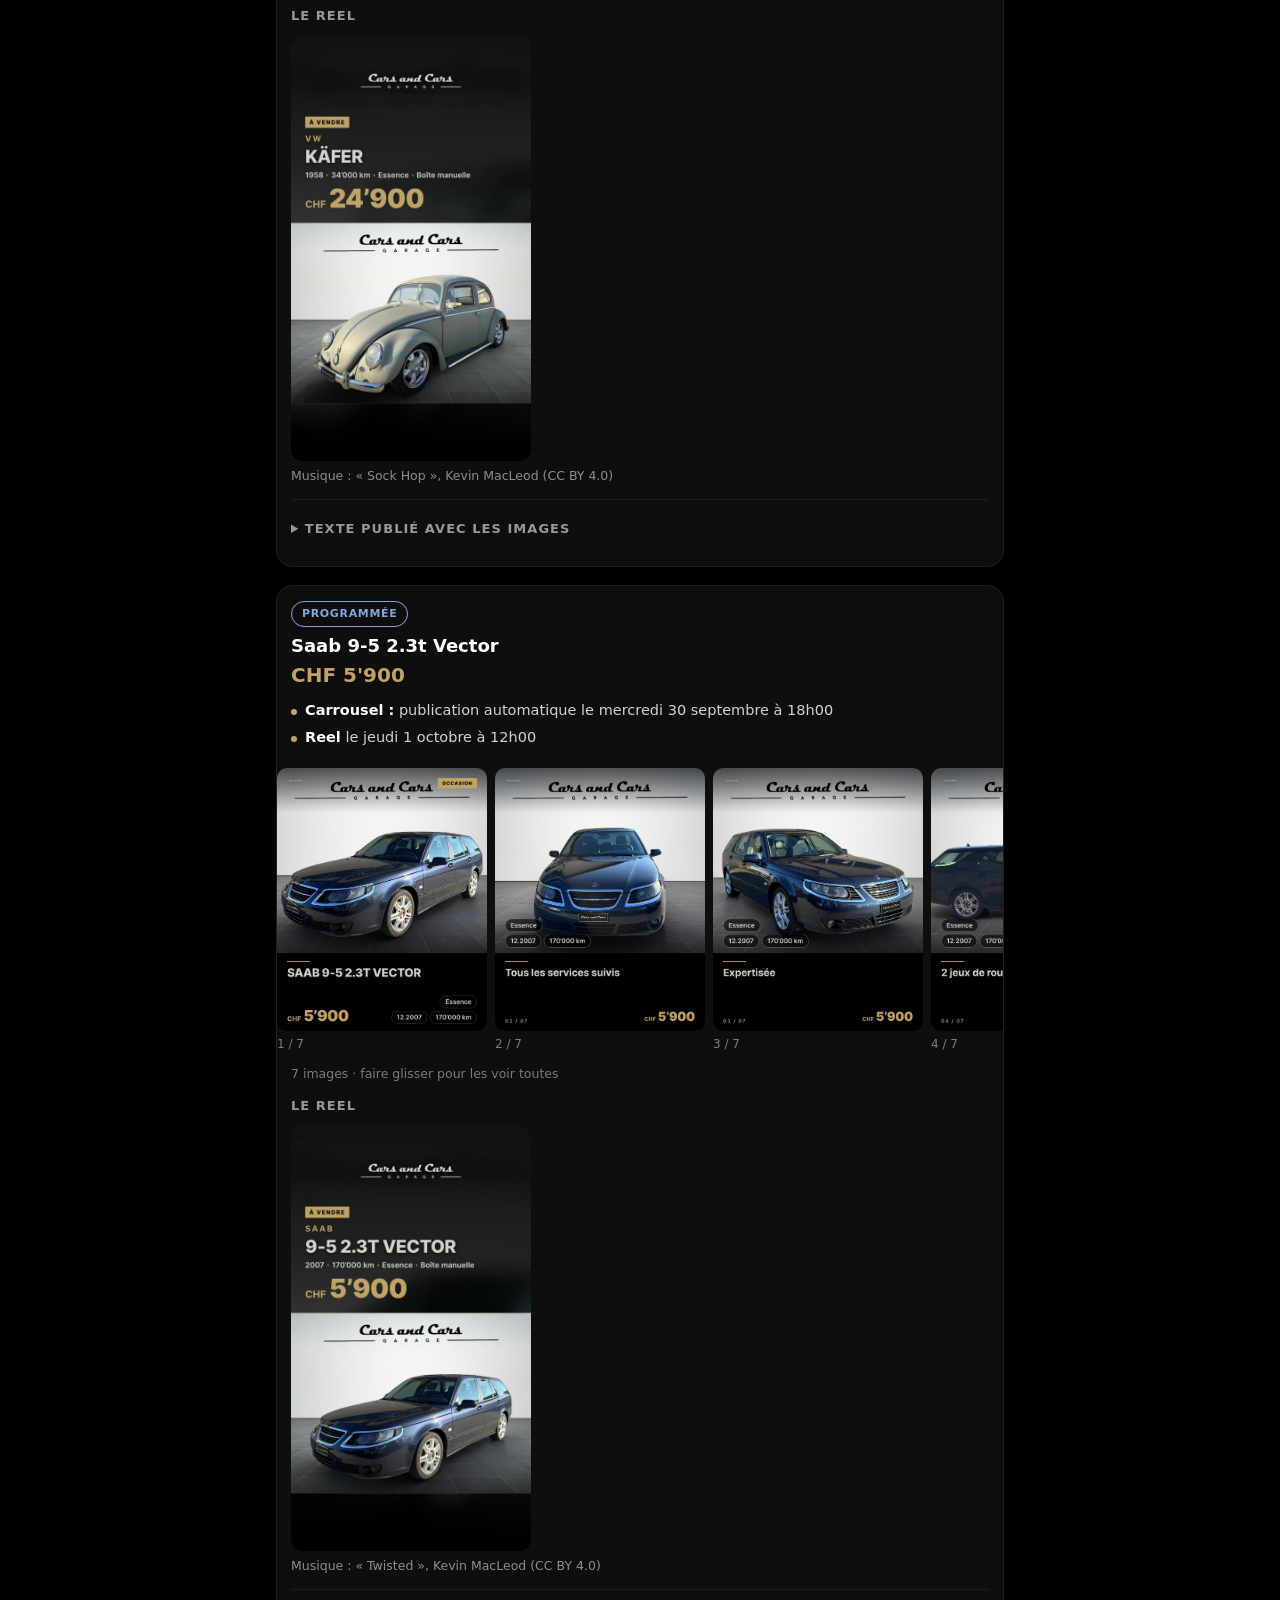
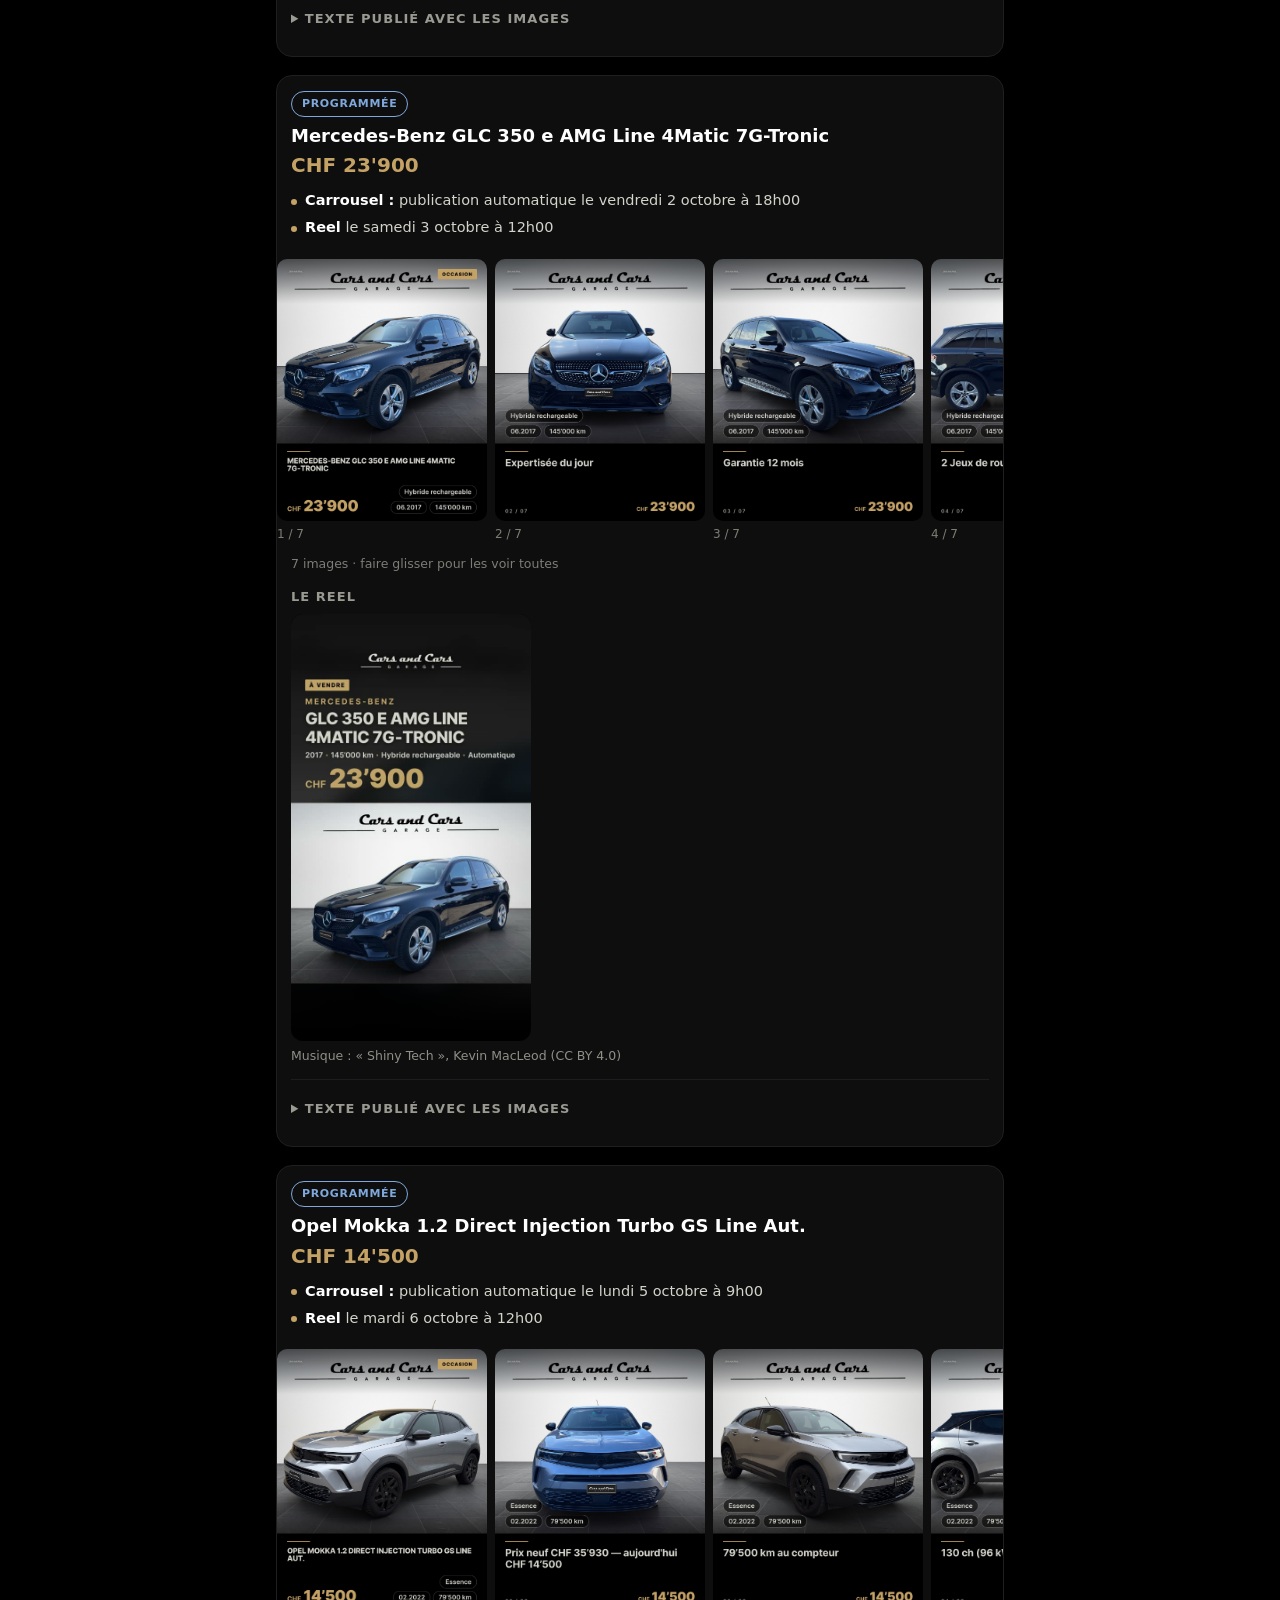
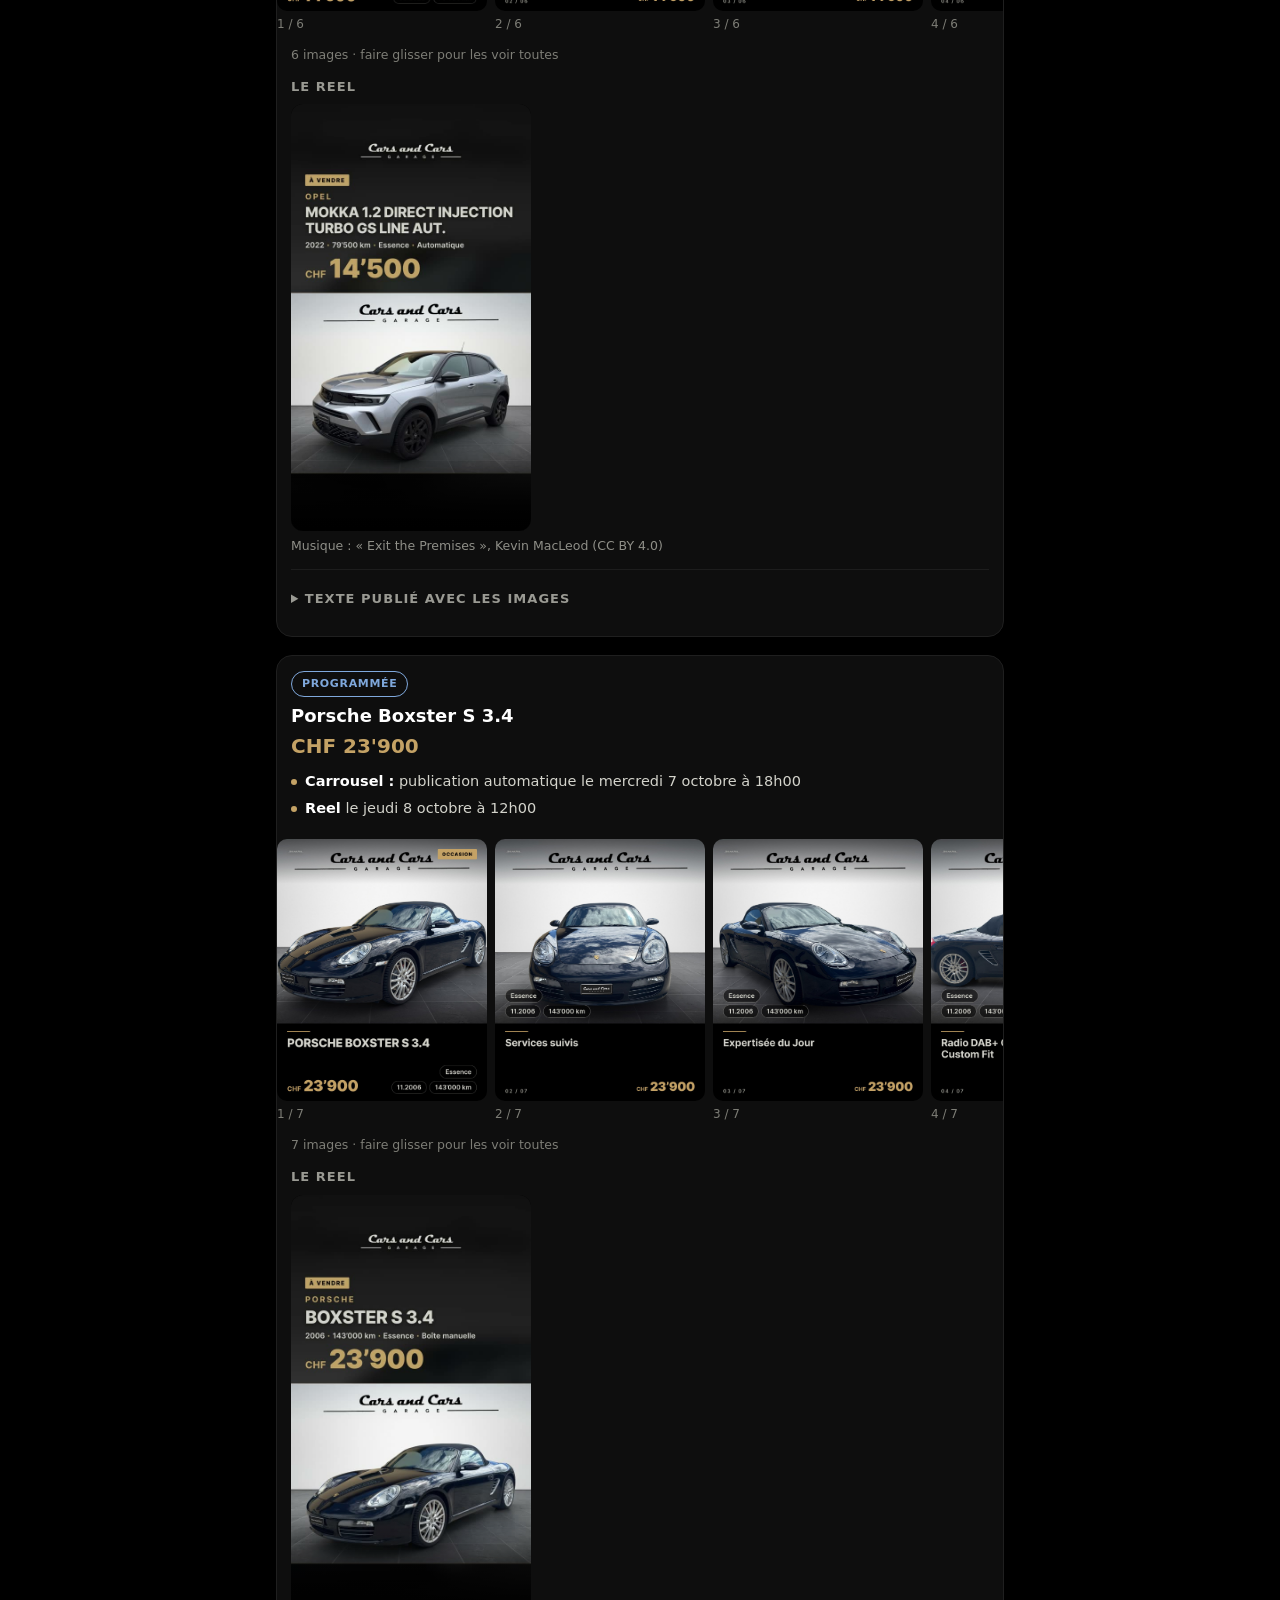
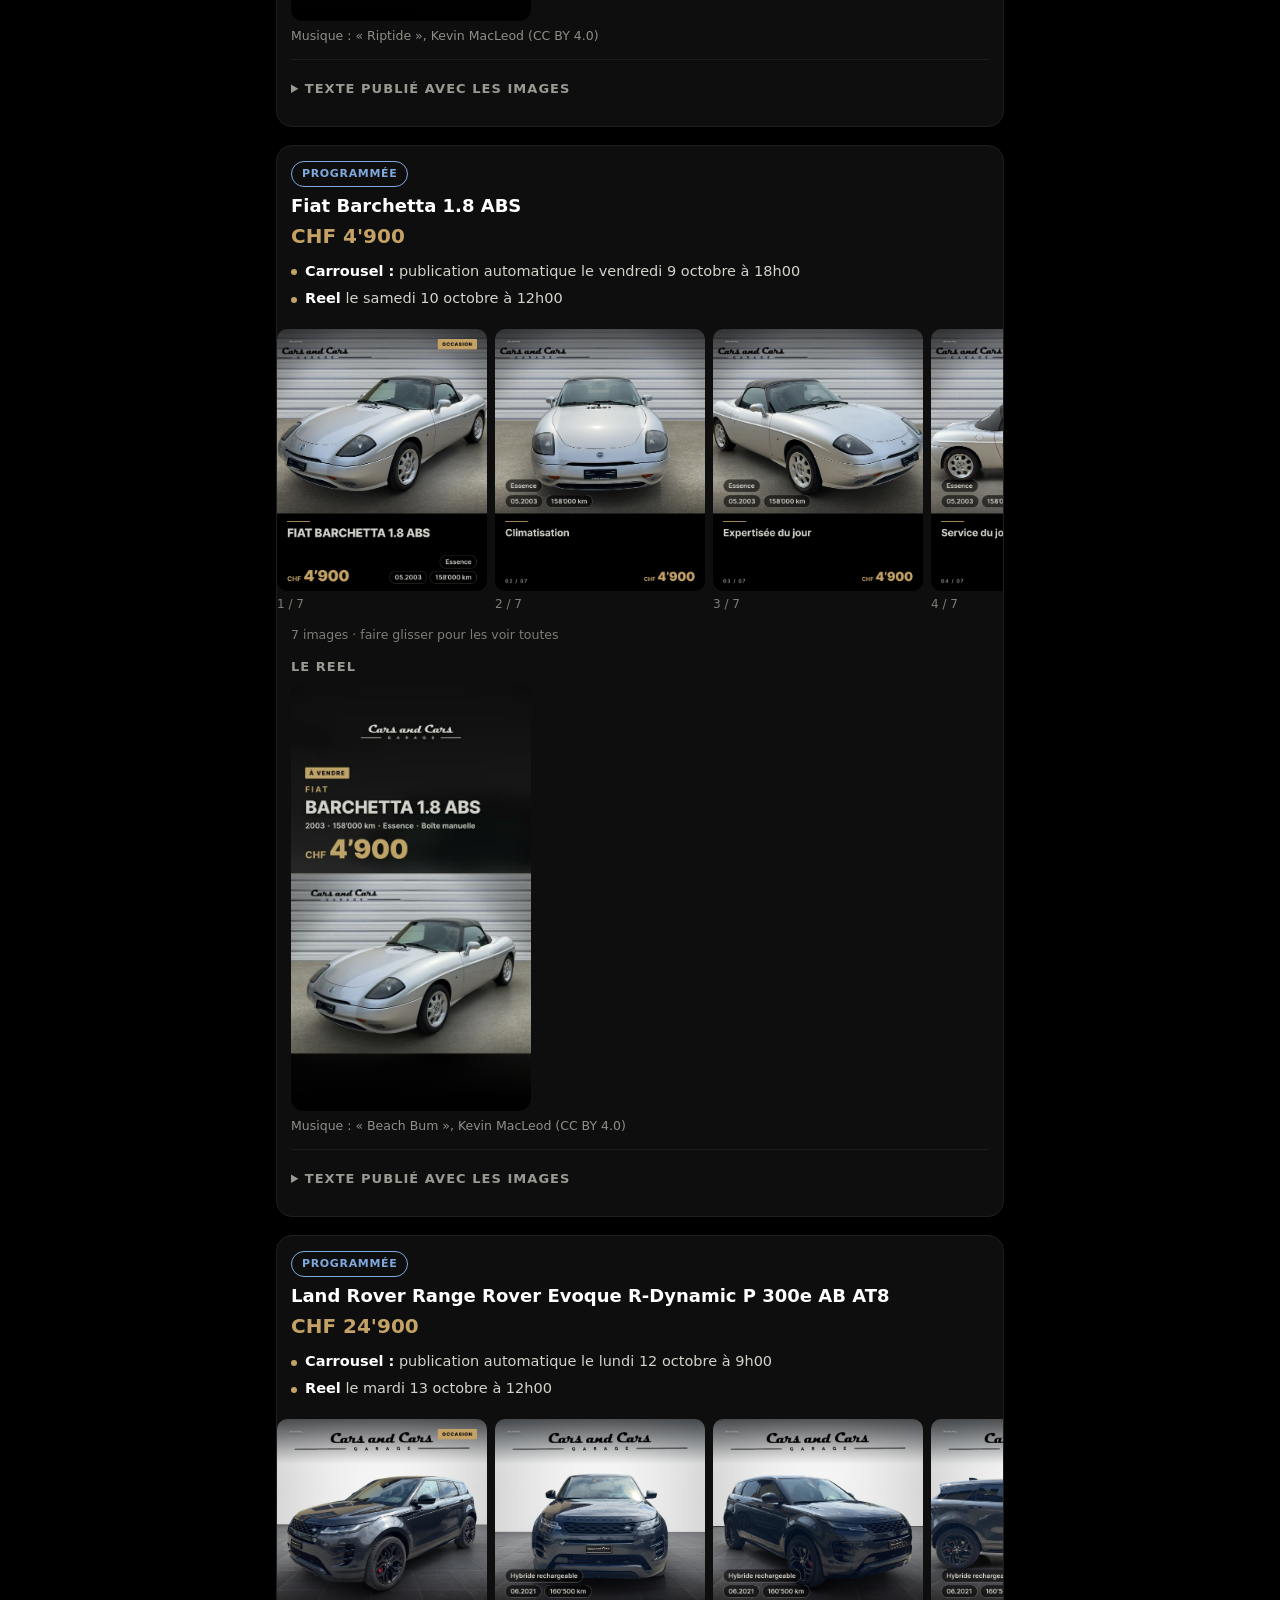
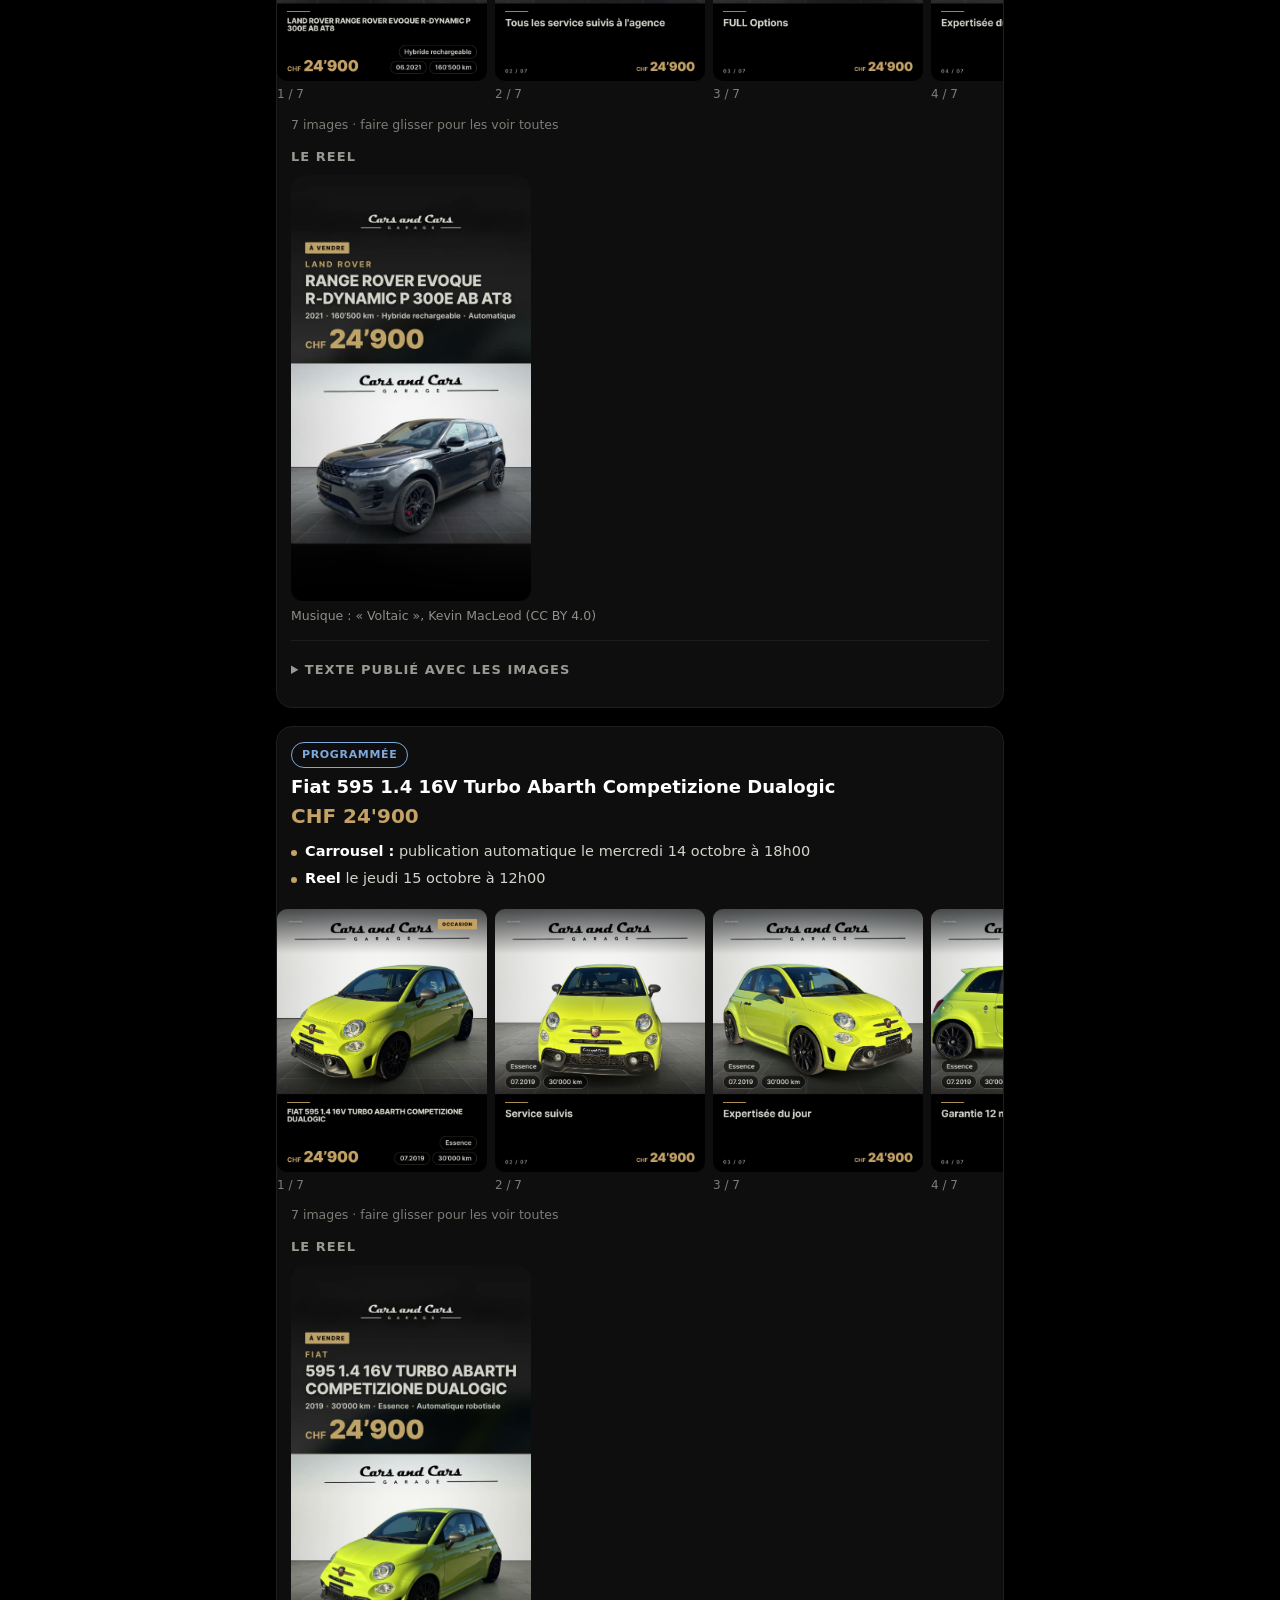
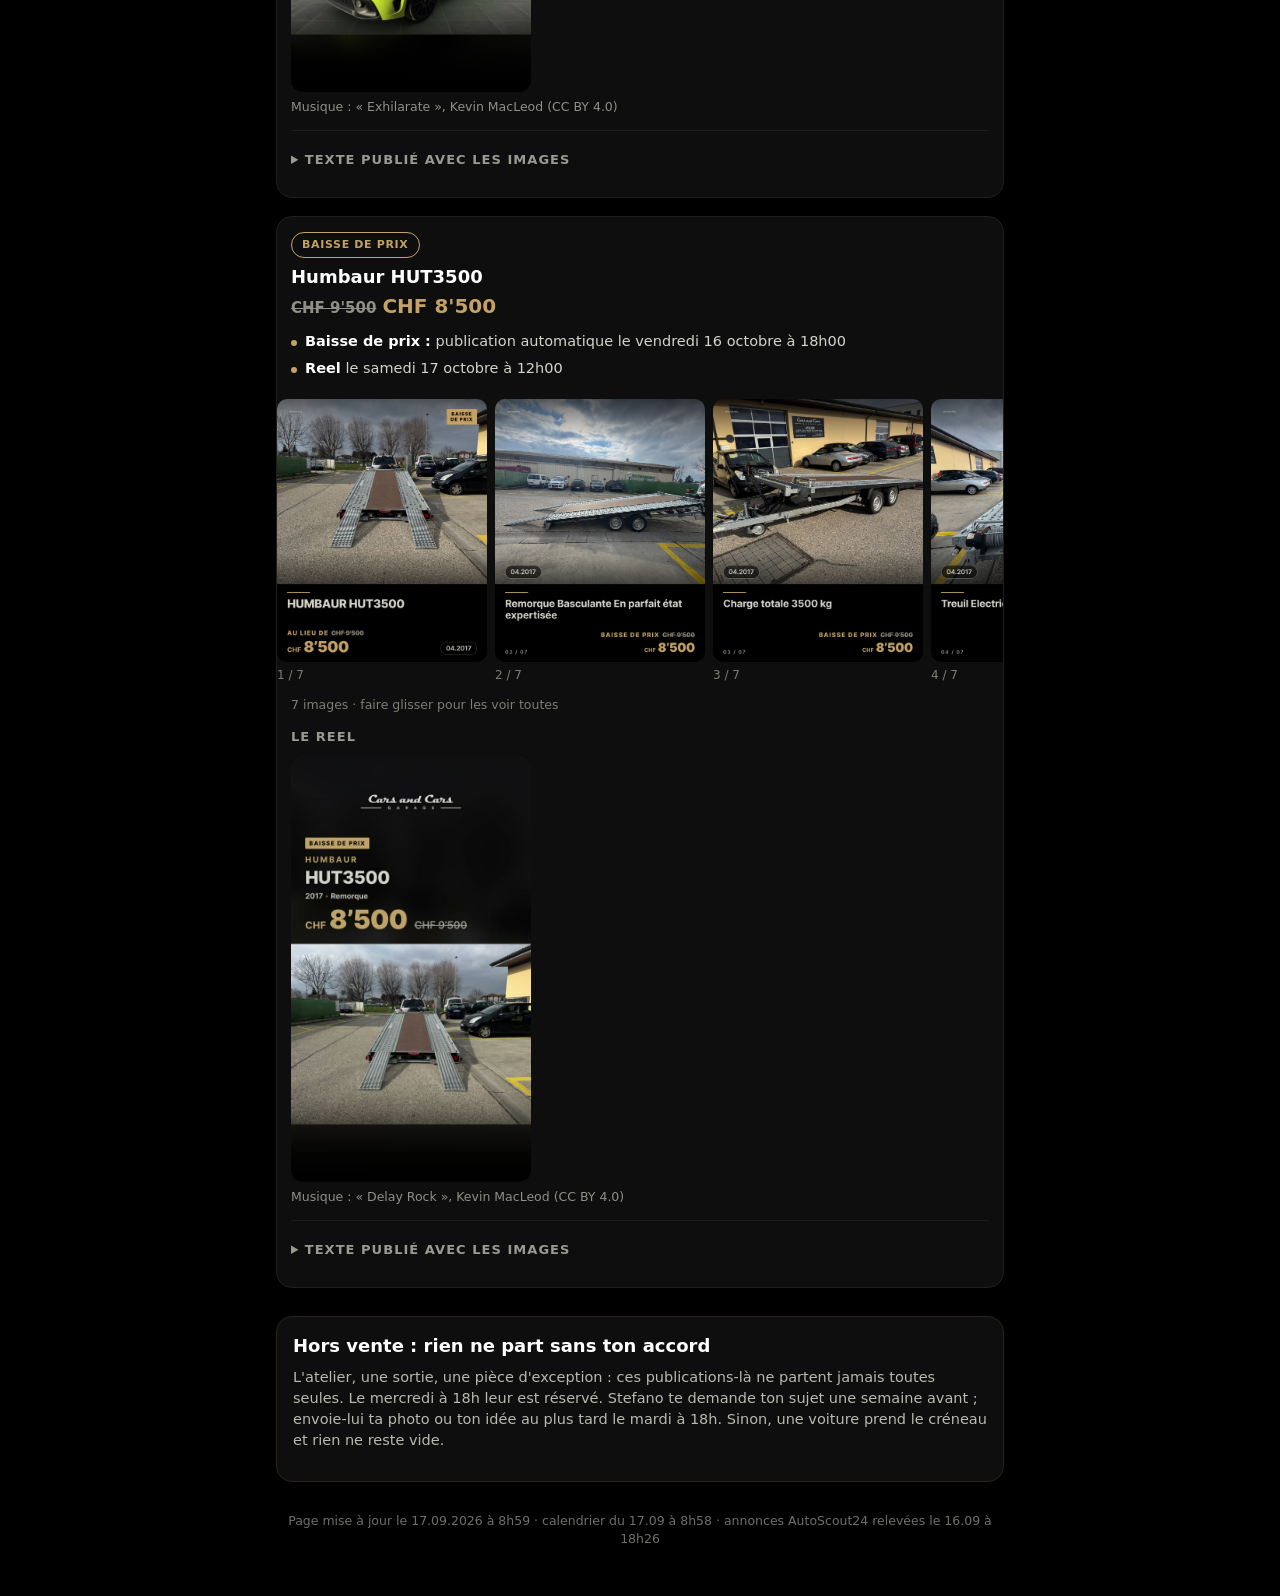
==== commit 975263a6: "Aperçu : Macan en tête (ven 18.09), remorque après les voitures (ven 16.10), mercredis 18h réservés " ====
--- a/index.html
+++ b/index.html
@@ -7,7 +7,7 @@
 <link rel="stylesheet" href="posts.css">
 </head><body>
 <div class="page">
-<header class="entete-page"><p class="sur">Cars and Cars · Instagram et Facebook</p><h1>Ce qui part sur Instagram et Facebook</h1><p class="chapo">Les voitures en vente partent toutes seules, aux dates indiquées : tu n&#x27;as rien à faire. Si un prix change ou si une annonce disparaît d&#x27;AutoScout24, rien ne part avec un prix faux et Stefano est prévenu.</p></header><nav class="nav"><a href="programme.html" class="on">Les voitures</a><a href="echeancier.html" class="">Le calendrier</a></nav><p class="maj">Page mise à jour le 17.09.2026 à 8h48</p><section class="chiffres"><div class="chiffre"><b>14</b><span>annonces en vente</span></div><div class="chiffre"><b>1</b><span>déjà publiée(s)</span></div><div class="chiffre"><b>13</b><span>programmées</span></div><div class="chiffre"><b>14</b><span>Reels prêts</span></div></section><p class="prochaine">Prochaine publication : <b>Baisse de prix · Humbaur HUT3500</b>, vendredi 18 septembre à 18h00.</p><main><article class="voiture" id="v20622081"><div class="tete"><span class="pastille p-publie">Publiée</span><h2>MINI Countryman John Cooper Works ALL4 Steptronic</h2><p class="prix">CHF 31&#x27;900</p><ul class="dates"><li class="fait"><b>Carrousel :</b> publié le 16.09</li><li class="fait"><b>Reel</b> publié le 16.09</li></ul></div><div class="bande"><div class="dia"><img src="img/20622081_MINI_Countryman_John_Cooper_Works___1_hero.jpg" alt="Image 1 sur 7 du carrousel" width="1080" height="1350" loading="eager"><span>1 / 7</span></div><div class="dia"><img src="img/20622081_MINI_Countryman_John_Cooper_Works___2_photo.jpg" alt="Image 2 sur 7 du carrousel" width="1080" height="1350" loading="eager"><span>2 / 7</span></div><div class="dia"><img src="img/20622081_MINI_Countryman_John_Cooper_Works___3_photo.jpg" alt="Image 3 sur 7 du carrousel" width="1080" height="1350" loading="lazy"><span>3 / 7</span></div><div class="dia"><img src="img/20622081_MINI_Countryman_John_Cooper_Works___4_photo.jpg" alt="Image 4 sur 7 du carrousel" width="1080" height="1350" loading="lazy"><span>4 / 7</span></div><div class="dia"><img src="img/20622081_MINI_Countryman_John_Cooper_Works___5_points_forts.jpg" alt="Image 5 sur 7 du carrousel" width="1080" height="1350" loading="lazy"><span>5 / 7</span></div><div class="dia"><img src="img/20622081_MINI_Countryman_John_Cooper_Works___6_technique.jpg" alt="Image 6 sur 7 du carrousel" width="1080" height="1350" loading="lazy"><span>6 / 7</span></div><div class="dia"><img src="img/20622081_MINI_Countryman_John_Cooper_Works___7_cta.jpg" alt="Image 7 sur 7 du carrousel" width="1080" height="1350" loading="lazy"><span>7 / 7</span></div></div><p class="glisser">7 images · faire glisser pour les voir toutes</p><div class="reel"><h3>Le Reel</h3><video controls playsinline preload="none" poster="affiches/reel_20622081.jpg" src="img/REEL_20622081__reel_20622081.mp4"></video><p>Musique : « Go Cart - Drop Mix », Kevin MacLeod (CC BY 4.0)</p></div><details class="texte"><summary>Texte publié avec les images</summary><div class="legende">🚗 MINI COUNTRYMAN — CHF 31&#x27;900
+<header class="entete-page"><p class="sur">Cars and Cars · Instagram et Facebook</p><h1>Ce qui part sur Instagram et Facebook</h1><p class="chapo">Les voitures en vente partent toutes seules, aux dates indiquées : tu n&#x27;as rien à faire. Si un prix change ou si une annonce disparaît d&#x27;AutoScout24, rien ne part avec un prix faux et Stefano est prévenu.</p></header><nav class="nav"><a href="programme.html" class="on">Les voitures</a><a href="echeancier.html" class="">Le calendrier</a></nav><p class="maj">Page mise à jour le 17.09.2026 à 8h59</p><section class="chiffres"><div class="chiffre"><b>14</b><span>annonces en vente</span></div><div class="chiffre"><b>1</b><span>déjà publiée(s)</span></div><div class="chiffre"><b>13</b><span>programmées</span></div><div class="chiffre"><b>14</b><span>Reels prêts</span></div></section><p class="prochaine">Prochaine publication : <b>Carrousel · Porsche Macan GTS PDK</b>, vendredi 18 septembre à 18h00.</p><main><article class="voiture" id="v20622081"><div class="tete"><span class="pastille p-publie">Publiée</span><h2>MINI Countryman John Cooper Works ALL4 Steptronic</h2><p class="prix">CHF 31&#x27;900</p><ul class="dates"><li class="fait"><b>Carrousel :</b> publié le 16.09</li><li class="fait"><b>Reel</b> publié le 16.09</li></ul></div><div class="bande"><div class="dia"><img src="img/20622081_MINI_Countryman_John_Cooper_Works___1_hero.jpg" alt="Image 1 sur 7 du carrousel" width="1080" height="1350" loading="eager"><span>1 / 7</span></div><div class="dia"><img src="img/20622081_MINI_Countryman_John_Cooper_Works___2_photo.jpg" alt="Image 2 sur 7 du carrousel" width="1080" height="1350" loading="eager"><span>2 / 7</span></div><div class="dia"><img src="img/20622081_MINI_Countryman_John_Cooper_Works___3_photo.jpg" alt="Image 3 sur 7 du carrousel" width="1080" height="1350" loading="lazy"><span>3 / 7</span></div><div class="dia"><img src="img/20622081_MINI_Countryman_John_Cooper_Works___4_photo.jpg" alt="Image 4 sur 7 du carrousel" width="1080" height="1350" loading="lazy"><span>4 / 7</span></div><div class="dia"><img src="img/20622081_MINI_Countryman_John_Cooper_Works___5_points_forts.jpg" alt="Image 5 sur 7 du carrousel" width="1080" height="1350" loading="lazy"><span>5 / 7</span></div><div class="dia"><img src="img/20622081_MINI_Countryman_John_Cooper_Works___6_technique.jpg" alt="Image 6 sur 7 du carrousel" width="1080" height="1350" loading="lazy"><span>6 / 7</span></div><div class="dia"><img src="img/20622081_MINI_Countryman_John_Cooper_Works___7_cta.jpg" alt="Image 7 sur 7 du carrousel" width="1080" height="1350" loading="lazy"><span>7 / 7</span></div></div><p class="glisser">7 images · faire glisser pour les voir toutes</p><div class="reel"><h3>Le Reel</h3><video controls playsinline preload="none" poster="affiches/reel_20622081.jpg" src="img/REEL_20622081__reel_20622081.mp4"></video><p>Musique : « Go Cart - Drop Mix », Kevin MacLeod (CC BY 4.0)</p></div><details class="texte"><summary>Texte publié avec les images</summary><div class="legende">🚗 MINI COUNTRYMAN — CHF 31&#x27;900
 2022 · 63&#x27;700 km · Essence · Automatique
 
 Voiture FULL options - super état - De 1er main - Tous les services suivis - 2 jeux de pneus - Expertisée du jour - Garantie 12 mois
@@ -15,16 +15,15 @@
 👉 Essai sur rendez-vous · 021 731 38 70
 Chemin de Mon-Repos 1, 1033 Cheseaux-sur-Lausanne
 
-#carsandcars #occasion #garage #cheseaux #lausanne #mini</div></details></article><article class="voiture" id="v20258718"><div class="tete"><span class="pastille p-baisse">Baisse de prix</span><h2>Humbaur HUT3500</h2><p class="prix"><s>CHF 9&#x27;500</s>CHF 8&#x27;500</p><ul class="dates"><li class=""><b>Baisse de prix :</b> publication automatique le vendredi 18 septembre à 18h00</li><li class=""><b>Reel</b> le samedi 19 septembre à 12h00</li></ul></div><div class="bande"><div class="dia"><img src="img/20258718_HUMBAUR_HUT3500__1_hero.jpg" alt="Image 1 sur 7 du carrousel" width="1080" height="1350" loading="eager"><span>1 / 7</span></div><div class="dia"><img src="img/20258718_HUMBAUR_HUT3500__2_photo.jpg" alt="Image 2 sur 7 du carrousel" width="1080" height="1350" loading="eager"><span>2 / 7</span></div><div class="dia"><img src="img/20258718_HUMBAUR_HUT3500__3_photo.jpg" alt="Image 3 sur 7 du carrousel" width="1080" height="1350" loading="lazy"><span>3 / 7</span></div><div class="dia"><img src="img/20258718_HUMBAUR_HUT3500__4_photo.jpg" alt="Image 4 sur 7 du carrousel" width="1080" height="1350" loading="lazy"><span>4 / 7</span></div><div class="dia"><img src="img/20258718_HUMBAUR_HUT3500__5_points_forts.jpg" alt="Image 5 sur 7 du carrousel" width="1080" height="1350" loading="lazy"><span>5 / 7</span></div><div class="dia"><img src="img/20258718_HUMBAUR_HUT3500__6_technique.jpg" alt="Image 6 sur 7 du carrousel" width="1080" height="1350" loading="lazy"><span>6 / 7</span></div><div class="dia"><img src="img/20258718_HUMBAUR_HUT3500__7_cta.jpg" alt="Image 7 sur 7 du carrousel" width="1080" height="1350" loading="lazy"><span>7 / 7</span></div></div><p class="glisser">7 images · faire glisser pour les voir toutes</p><div class="reel"><h3>Le Reel</h3><video controls playsinline preload="none" poster="affiches/reel_20258718.jpg" src="img/REEL_20258718__reel_20258718.mp4"></video><p>Musique : « Delay Rock », Kevin MacLeod (CC BY 4.0)</p></div><details class="texte"><summary>Texte publié avec les images</summary><div class="legende">📉 Baisse de prix
-Humbaur HUT3500 — CHF 8&#x27;500 au lieu de CHF 9&#x27;500
-2017 · Remorque
+#carsandcars #occasion #garage #cheseaux #lausanne #mini</div></details></article><article class="voiture" id="v20734243"><div class="tete"><span class="pastille p-programme">Programmée</span><h2>Porsche Macan GTS PDK</h2><p class="prix">CHF 27&#x27;500</p><ul class="dates"><li class=""><b>Carrousel :</b> publication automatique le vendredi 18 septembre à 18h00</li><li class=""><b>Reel</b> le samedi 19 septembre à 12h00</li></ul></div><div class="bande"><div class="dia"><img src="img/20734243_PORSCHE_Macan_GTS_PDK__1_hero.jpg" alt="Image 1 sur 7 du carrousel" width="1080" height="1350" loading="eager"><span>1 / 7</span></div><div class="dia"><img src="img/20734243_PORSCHE_Macan_GTS_PDK__2_photo.jpg" alt="Image 2 sur 7 du carrousel" width="1080" height="1350" loading="eager"><span>2 / 7</span></div><div class="dia"><img src="img/20734243_PORSCHE_Macan_GTS_PDK__3_photo.jpg" alt="Image 3 sur 7 du carrousel" width="1080" height="1350" loading="lazy"><span>3 / 7</span></div><div class="dia"><img src="img/20734243_PORSCHE_Macan_GTS_PDK__4_photo.jpg" alt="Image 4 sur 7 du carrousel" width="1080" height="1350" loading="lazy"><span>4 / 7</span></div><div class="dia"><img src="img/20734243_PORSCHE_Macan_GTS_PDK__5_points_forts.jpg" alt="Image 5 sur 7 du carrousel" width="1080" height="1350" loading="lazy"><span>5 / 7</span></div><div class="dia"><img src="img/20734243_PORSCHE_Macan_GTS_PDK__6_technique.jpg" alt="Image 6 sur 7 du carrousel" width="1080" height="1350" loading="lazy"><span>6 / 7</span></div><div class="dia"><img src="img/20734243_PORSCHE_Macan_GTS_PDK__7_cta.jpg" alt="Image 7 sur 7 du carrousel" width="1080" height="1350" loading="lazy"><span>7 / 7</span></div></div><p class="glisser">7 images · faire glisser pour les voir toutes</p><div class="reel"><h3>Le Reel</h3><video controls playsinline preload="none" poster="affiches/reel_20734243.jpg" src="img/REEL_20734243__reel_20734243.mp4"></video><p>Musique : « Cool Rock », Kevin MacLeod (CC BY 4.0)</p></div><details class="texte"><summary>Texte publié avec les images</summary><div class="legende">🚗 Porsche Macan GTS PDK — CHF 27&#x27;500
+2017 · 189&#x27;000 km · Essence · Automatique
 
-Remorque Basculante En parfait état expertisée - charge totale 3500 kg - Treuil Electrique avec télécommande
+Voiture en super état - Services suivis à l&#x27;agence - 2 Jeux de roues - Expertisée
 
-👉 Visite sur rendez-vous · 021 731 38 70
+👉 Essai sur rendez-vous · 021 731 38 70
 Chemin de Mon-Repos 1, 1033 Cheseaux-sur-Lausanne
 
-#carsandcars #occasion #garage #cheseaux #lausanne #humbaur #remorque</div></details></article><article class="voiture" id="v20804981"><div class="tete"><span class="pastille p-programme">Programmée</span><h2>Alfa Romeo Stelvio 2.9 V6 Quadrifoglio Q4 Automatic</h2><p class="prix">CHF 38&#x27;900</p><ul class="dates"><li class=""><b>Carrousel :</b> publication automatique le lundi 21 septembre à 9h00</li><li class=""><b>Reel</b> le mardi 22 septembre à 12h00</li></ul></div><div class="bande"><div class="dia"><img src="img/20804981_ALFA_ROMEO_Stelvio_2_9_V6_Quadrifo__1_hero.jpg" alt="Image 1 sur 7 du carrousel" width="1080" height="1350" loading="eager"><span>1 / 7</span></div><div class="dia"><img src="img/20804981_ALFA_ROMEO_Stelvio_2_9_V6_Quadrifo__2_photo.jpg" alt="Image 2 sur 7 du carrousel" width="1080" height="1350" loading="eager"><span>2 / 7</span></div><div class="dia"><img src="img/20804981_ALFA_ROMEO_Stelvio_2_9_V6_Quadrifo__3_photo.jpg" alt="Image 3 sur 7 du carrousel" width="1080" height="1350" loading="lazy"><span>3 / 7</span></div><div class="dia"><img src="img/20804981_ALFA_ROMEO_Stelvio_2_9_V6_Quadrifo__4_photo.jpg" alt="Image 4 sur 7 du carrousel" width="1080" height="1350" loading="lazy"><span>4 / 7</span></div><div class="dia"><img src="img/20804981_ALFA_ROMEO_Stelvio_2_9_V6_Quadrifo__5_points_forts.jpg" alt="Image 5 sur 7 du carrousel" width="1080" height="1350" loading="lazy"><span>5 / 7</span></div><div class="dia"><img src="img/20804981_ALFA_ROMEO_Stelvio_2_9_V6_Quadrifo__6_technique.jpg" alt="Image 6 sur 7 du carrousel" width="1080" height="1350" loading="lazy"><span>6 / 7</span></div><div class="dia"><img src="img/20804981_ALFA_ROMEO_Stelvio_2_9_V6_Quadrifo__7_cta.jpg" alt="Image 7 sur 7 du carrousel" width="1080" height="1350" loading="lazy"><span>7 / 7</span></div></div><p class="glisser">7 images · faire glisser pour les voir toutes</p><div class="reel"><h3>Le Reel</h3><video controls playsinline preload="none" poster="affiches/reel_20804981.jpg" src="img/REEL_20804981__reel_20804981.mp4"></video><p>Musique : « Hotrock », Kevin MacLeod (CC BY 4.0)</p></div><details class="texte"><summary>Texte publié avec les images</summary><div class="legende">🚗 Alfa Romeo Stelvio 2.9 V6 Quadrifoglio Q4 Automatic — CHF 38&#x27;900
+#carsandcars #occasion #garage #cheseaux #lausanne #porsche</div></details></article><article class="voiture" id="v20804981"><div class="tete"><span class="pastille p-programme">Programmée</span><h2>Alfa Romeo Stelvio 2.9 V6 Quadrifoglio Q4 Automatic</h2><p class="prix">CHF 38&#x27;900</p><ul class="dates"><li class=""><b>Carrousel :</b> publication automatique le lundi 21 septembre à 9h00</li><li class=""><b>Reel</b> le mardi 22 septembre à 12h00</li></ul></div><div class="bande"><div class="dia"><img src="img/20804981_ALFA_ROMEO_Stelvio_2_9_V6_Quadrifo__1_hero.jpg" alt="Image 1 sur 7 du carrousel" width="1080" height="1350" loading="eager"><span>1 / 7</span></div><div class="dia"><img src="img/20804981_ALFA_ROMEO_Stelvio_2_9_V6_Quadrifo__2_photo.jpg" alt="Image 2 sur 7 du carrousel" width="1080" height="1350" loading="eager"><span>2 / 7</span></div><div class="dia"><img src="img/20804981_ALFA_ROMEO_Stelvio_2_9_V6_Quadrifo__3_photo.jpg" alt="Image 3 sur 7 du carrousel" width="1080" height="1350" loading="lazy"><span>3 / 7</span></div><div class="dia"><img src="img/20804981_ALFA_ROMEO_Stelvio_2_9_V6_Quadrifo__4_photo.jpg" alt="Image 4 sur 7 du carrousel" width="1080" height="1350" loading="lazy"><span>4 / 7</span></div><div class="dia"><img src="img/20804981_ALFA_ROMEO_Stelvio_2_9_V6_Quadrifo__5_points_forts.jpg" alt="Image 5 sur 7 du carrousel" width="1080" height="1350" loading="lazy"><span>5 / 7</span></div><div class="dia"><img src="img/20804981_ALFA_ROMEO_Stelvio_2_9_V6_Quadrifo__6_technique.jpg" alt="Image 6 sur 7 du carrousel" width="1080" height="1350" loading="lazy"><span>6 / 7</span></div><div class="dia"><img src="img/20804981_ALFA_ROMEO_Stelvio_2_9_V6_Quadrifo__7_cta.jpg" alt="Image 7 sur 7 du carrousel" width="1080" height="1350" loading="lazy"><span>7 / 7</span></div></div><p class="glisser">7 images · faire glisser pour les voir toutes</p><div class="reel"><h3>Le Reel</h3><video controls playsinline preload="none" poster="affiches/reel_20804981.jpg" src="img/REEL_20804981__reel_20804981.mp4"></video><p>Musique : « Hotrock », Kevin MacLeod (CC BY 4.0)</p></div><details class="texte"><summary>Texte publié avec les images</summary><div class="legende">🚗 Alfa Romeo Stelvio 2.9 V6 Quadrifoglio Q4 Automatic — CHF 38&#x27;900
 2018 · 83&#x27;500 km · Essence · Automatique
 
 Voiture à l&#x27;état de neuf - Services gratuits jusqu&#x27;à 100&#x27;000 km - Grand service effectué - 2 jeux de roues - roues été 22&#x27; Homologuées - Garantie 12 mois
@@ -40,15 +39,7 @@
 👉 Essai sur rendez-vous · 021 731 38 70
 Chemin de Mon-Repos 1, 1033 Cheseaux-sur-Lausanne
 
-#carsandcars #occasion #garage #cheseaux #lausanne #renault</div></details></article><article class="voiture" id="v20734243"><div class="tete"><span class="pastille p-programme">Programmée</span><h2>Porsche Macan GTS PDK</h2><p class="prix">CHF 27&#x27;500</p><ul class="dates"><li class=""><b>Carrousel :</b> publication automatique le vendredi 25 septembre à 18h00</li><li class=""><b>Reel</b> le samedi 26 septembre à 12h00</li></ul></div><div class="bande"><div class="dia"><img src="img/20734243_PORSCHE_Macan_GTS_PDK__1_hero.jpg" alt="Image 1 sur 7 du carrousel" width="1080" height="1350" loading="eager"><span>1 / 7</span></div><div class="dia"><img src="img/20734243_PORSCHE_Macan_GTS_PDK__2_photo.jpg" alt="Image 2 sur 7 du carrousel" width="1080" height="1350" loading="eager"><span>2 / 7</span></div><div class="dia"><img src="img/20734243_PORSCHE_Macan_GTS_PDK__3_photo.jpg" alt="Image 3 sur 7 du carrousel" width="1080" height="1350" loading="lazy"><span>3 / 7</span></div><div class="dia"><img src="img/20734243_PORSCHE_Macan_GTS_PDK__4_photo.jpg" alt="Image 4 sur 7 du carrousel" width="1080" height="1350" loading="lazy"><span>4 / 7</span></div><div class="dia"><img src="img/20734243_PORSCHE_Macan_GTS_PDK__5_points_forts.jpg" alt="Image 5 sur 7 du carrousel" width="1080" height="1350" loading="lazy"><span>5 / 7</span></div><div class="dia"><img src="img/20734243_PORSCHE_Macan_GTS_PDK__6_technique.jpg" alt="Image 6 sur 7 du carrousel" width="1080" height="1350" loading="lazy"><span>6 / 7</span></div><div class="dia"><img src="img/20734243_PORSCHE_Macan_GTS_PDK__7_cta.jpg" alt="Image 7 sur 7 du carrousel" width="1080" height="1350" loading="lazy"><span>7 / 7</span></div></div><p class="glisser">7 images · faire glisser pour les voir toutes</p><div class="reel"><h3>Le Reel</h3><video controls playsinline preload="none" poster="affiches/reel_20734243.jpg" src="img/REEL_20734243__reel_20734243.mp4"></video><p>Musique : « Cool Rock », Kevin MacLeod (CC BY 4.0)</p></div><details class="texte"><summary>Texte publié avec les images</summary><div class="legende">🚗 Porsche Macan GTS PDK — CHF 27&#x27;500
-2017 · 189&#x27;000 km · Essence · Automatique
-
-Voiture en super état - Services suivis à l&#x27;agence - 2 Jeux de roues - Expertisée
-
-👉 Essai sur rendez-vous · 021 731 38 70
-Chemin de Mon-Repos 1, 1033 Cheseaux-sur-Lausanne
-
-#carsandcars #occasion #garage #cheseaux #lausanne #porsche</div></details></article><article class="voiture" id="v20183404"><div class="tete"><span class="pastille p-programme">Programmée</span><h2>Peugeot 208 1.2 PureTech Active</h2><p class="prix">CHF 15&#x27;900</p><ul class="dates"><li class=""><b>Carrousel :</b> publication automatique le lundi 28 septembre à 9h00</li><li class=""><b>Reel</b> le mardi 29 septembre à 12h00</li></ul></div><div class="bande"><div class="dia"><img src="img/20183404_PEUGEOT_208_1_2_PureTech_Active__1_hero.jpg" alt="Image 1 sur 7 du carrousel" width="1080" height="1350" loading="eager"><span>1 / 7</span></div><div class="dia"><img src="img/20183404_PEUGEOT_208_1_2_PureTech_Active__2_photo.jpg" alt="Image 2 sur 7 du carrousel" width="1080" height="1350" loading="eager"><span>2 / 7</span></div><div class="dia"><img src="img/20183404_PEUGEOT_208_1_2_PureTech_Active__3_photo.jpg" alt="Image 3 sur 7 du carrousel" width="1080" height="1350" loading="lazy"><span>3 / 7</span></div><div class="dia"><img src="img/20183404_PEUGEOT_208_1_2_PureTech_Active__4_photo.jpg" alt="Image 4 sur 7 du carrousel" width="1080" height="1350" loading="lazy"><span>4 / 7</span></div><div class="dia"><img src="img/20183404_PEUGEOT_208_1_2_PureTech_Active__5_points_forts.jpg" alt="Image 5 sur 7 du carrousel" width="1080" height="1350" loading="lazy"><span>5 / 7</span></div><div class="dia"><img src="img/20183404_PEUGEOT_208_1_2_PureTech_Active__6_technique.jpg" alt="Image 6 sur 7 du carrousel" width="1080" height="1350" loading="lazy"><span>6 / 7</span></div><div class="dia"><img src="img/20183404_PEUGEOT_208_1_2_PureTech_Active__7_cta.jpg" alt="Image 7 sur 7 du carrousel" width="1080" height="1350" loading="lazy"><span>7 / 7</span></div></div><p class="glisser">7 images · faire glisser pour les voir toutes</p><div class="reel"><h3>Le Reel</h3><video controls playsinline preload="none" poster="affiches/reel_20183404.jpg" src="img/REEL_20183404__reel_20183404.mp4"></video><p>Musique : « Enter the Party », Kevin MacLeod (CC BY 4.0)</p></div><details class="texte"><summary>Texte publié avec les images</summary><div class="legende">🚗 Peugeot 208 1.2 PureTech Active — CHF 15&#x27;900
+#carsandcars #occasion #garage #cheseaux #lausanne #renault</div></details></article><article class="voiture" id="v20183404"><div class="tete"><span class="pastille p-programme">Programmée</span><h2>Peugeot 208 1.2 PureTech Active</h2><p class="prix">CHF 15&#x27;900</p><ul class="dates"><li class=""><b>Carrousel :</b> publication automatique le vendredi 25 septembre à 18h00</li><li class=""><b>Reel</b> le samedi 26 septembre à 12h00</li></ul></div><div class="bande"><div class="dia"><img src="img/20183404_PEUGEOT_208_1_2_PureTech_Active__1_hero.jpg" alt="Image 1 sur 7 du carrousel" width="1080" height="1350" loading="eager"><span>1 / 7</span></div><div class="dia"><img src="img/20183404_PEUGEOT_208_1_2_PureTech_Active__2_photo.jpg" alt="Image 2 sur 7 du carrousel" width="1080" height="1350" loading="eager"><span>2 / 7</span></div><div class="dia"><img src="img/20183404_PEUGEOT_208_1_2_PureTech_Active__3_photo.jpg" alt="Image 3 sur 7 du carrousel" width="1080" height="1350" loading="lazy"><span>3 / 7</span></div><div class="dia"><img src="img/20183404_PEUGEOT_208_1_2_PureTech_Active__4_photo.jpg" alt="Image 4 sur 7 du carrousel" width="1080" height="1350" loading="lazy"><span>4 / 7</span></div><div class="dia"><img src="img/20183404_PEUGEOT_208_1_2_PureTech_Active__5_points_forts.jpg" alt="Image 5 sur 7 du carrousel" width="1080" height="1350" loading="lazy"><span>5 / 7</span></div><div class="dia"><img src="img/20183404_PEUGEOT_208_1_2_PureTech_Active__6_technique.jpg" alt="Image 6 sur 7 du carrousel" width="1080" height="1350" loading="lazy"><span>6 / 7</span></div><div class="dia"><img src="img/20183404_PEUGEOT_208_1_2_PureTech_Active__7_cta.jpg" alt="Image 7 sur 7 du carrousel" width="1080" height="1350" loading="lazy"><span>7 / 7</span></div></div><p class="glisser">7 images · faire glisser pour les voir toutes</p><div class="reel"><h3>Le Reel</h3><video controls playsinline preload="none" poster="affiches/reel_20183404.jpg" src="img/REEL_20183404__reel_20183404.mp4"></video><p>Musique : « Enter the Party », Kevin MacLeod (CC BY 4.0)</p></div><details class="texte"><summary>Texte publié avec les images</summary><div class="legende">🚗 Peugeot 208 1.2 PureTech Active — CHF 15&#x27;900
 2024 · 12&#x27;100 km · Essence · Manuelle
 
 Voiture à l&#x27;état de neuf - Expertisée du jour - Garantie du constructeur 36 mois ou 100&#x27;000 km
@@ -56,7 +47,7 @@
 👉 Essai sur rendez-vous · 021 731 38 70
 Chemin de Mon-Repos 1, 1033 Cheseaux-sur-Lausanne
 
-#carsandcars #occasion #garage #cheseaux #lausanne #peugeot</div></details></article><article class="voiture" id="v20734420"><div class="tete"><span class="pastille p-programme">Programmée</span><h2>VW Käfer</h2><p class="prix">CHF 24&#x27;900</p><ul class="dates"><li class=""><b>Carrousel :</b> publication automatique le mercredi 30 septembre à 18h00</li><li class=""><b>Reel</b> le jeudi 1 octobre à 12h00</li></ul></div><div class="bande"><div class="dia"><img src="img/20734420_VW_K_fer__1_hero.jpg" alt="Image 1 sur 6 du carrousel" width="1080" height="1350" loading="eager"><span>1 / 6</span></div><div class="dia"><img src="img/20734420_VW_K_fer__2_photo.jpg" alt="Image 2 sur 6 du carrousel" width="1080" height="1350" loading="eager"><span>2 / 6</span></div><div class="dia"><img src="img/20734420_VW_K_fer__3_photo.jpg" alt="Image 3 sur 6 du carrousel" width="1080" height="1350" loading="lazy"><span>3 / 6</span></div><div class="dia"><img src="img/20734420_VW_K_fer__4_photo.jpg" alt="Image 4 sur 6 du carrousel" width="1080" height="1350" loading="lazy"><span>4 / 6</span></div><div class="dia"><img src="img/20734420_VW_K_fer__6_technique.jpg" alt="Image 5 sur 6 du carrousel" width="1080" height="1350" loading="lazy"><span>5 / 6</span></div><div class="dia"><img src="img/20734420_VW_K_fer__7_cta.jpg" alt="Image 6 sur 6 du carrousel" width="1080" height="1350" loading="lazy"><span>6 / 6</span></div></div><p class="glisser">6 images · faire glisser pour les voir toutes</p><div class="reel"><h3>Le Reel</h3><video controls playsinline preload="none" poster="affiches/reel_20734420.jpg" src="img/REEL_20734420__reel_20734420.mp4"></video><p>Musique : « Sock Hop », Kevin MacLeod (CC BY 4.0)</p></div><details class="texte"><summary>Texte publié avec les images</summary><div class="legende">🚗 VW Käfer — CHF 24&#x27;900
+#carsandcars #occasion #garage #cheseaux #lausanne #peugeot</div></details></article><article class="voiture" id="v20734420"><div class="tete"><span class="pastille p-programme">Programmée</span><h2>VW Käfer</h2><p class="prix">CHF 24&#x27;900</p><ul class="dates"><li class=""><b>Carrousel :</b> publication automatique le lundi 28 septembre à 9h00</li><li class=""><b>Reel</b> le mardi 29 septembre à 12h00</li></ul></div><div class="bande"><div class="dia"><img src="img/20734420_VW_K_fer__1_hero.jpg" alt="Image 1 sur 6 du carrousel" width="1080" height="1350" loading="eager"><span>1 / 6</span></div><div class="dia"><img src="img/20734420_VW_K_fer__2_photo.jpg" alt="Image 2 sur 6 du carrousel" width="1080" height="1350" loading="eager"><span>2 / 6</span></div><div class="dia"><img src="img/20734420_VW_K_fer__3_photo.jpg" alt="Image 3 sur 6 du carrousel" width="1080" height="1350" loading="lazy"><span>3 / 6</span></div><div class="dia"><img src="img/20734420_VW_K_fer__4_photo.jpg" alt="Image 4 sur 6 du carrousel" width="1080" height="1350" loading="lazy"><span>4 / 6</span></div><div class="dia"><img src="img/20734420_VW_K_fer__6_technique.jpg" alt="Image 5 sur 6 du carrousel" width="1080" height="1350" loading="lazy"><span>5 / 6</span></div><div class="dia"><img src="img/20734420_VW_K_fer__7_cta.jpg" alt="Image 6 sur 6 du carrousel" width="1080" height="1350" loading="lazy"><span>6 / 6</span></div></div><p class="glisser">6 images · faire glisser pour les voir toutes</p><div class="reel"><h3>Le Reel</h3><video controls playsinline preload="none" poster="affiches/reel_20734420.jpg" src="img/REEL_20734420__reel_20734420.mp4"></video><p>Musique : « Sock Hop », Kevin MacLeod (CC BY 4.0)</p></div><details class="texte"><summary>Texte publié avec les images</summary><div class="legende">🚗 VW Käfer — CHF 24&#x27;900
 1958 · 34&#x27;000 km · Essence · Manuelle
 
 Magnifique VW Coccinelle de 1958, EXPERTISEE, conservée dans son état d’origine et parfaitement préservée.
@@ -64,7 +55,7 @@
 👉 Essai sur rendez-vous · 021 731 38 70
 Chemin de Mon-Repos 1, 1033 Cheseaux-sur-Lausanne
 
-#carsandcars #occasion #garage #cheseaux #lausanne #vw</div></details></article><article class="voiture" id="v20253533"><div class="tete"><span class="pastille p-programme">Programmée</span><h2>Saab 9-5 2.3t Vector</h2><p class="prix">CHF 5&#x27;900</p><ul class="dates"><li class=""><b>Carrousel :</b> publication automatique le vendredi 2 octobre à 18h00</li><li class=""><b>Reel</b> le samedi 3 octobre à 12h00</li></ul></div><div class="bande"><div class="dia"><img src="img/20253533_SAAB_9_5_2_3t_Vector__1_hero.jpg" alt="Image 1 sur 7 du carrousel" width="1080" height="1350" loading="eager"><span>1 / 7</span></div><div class="dia"><img src="img/20253533_SAAB_9_5_2_3t_Vector__2_photo.jpg" alt="Image 2 sur 7 du carrousel" width="1080" height="1350" loading="eager"><span>2 / 7</span></div><div class="dia"><img src="img/20253533_SAAB_9_5_2_3t_Vector__3_photo.jpg" alt="Image 3 sur 7 du carrousel" width="1080" height="1350" loading="lazy"><span>3 / 7</span></div><div class="dia"><img src="img/20253533_SAAB_9_5_2_3t_Vector__4_photo.jpg" alt="Image 4 sur 7 du carrousel" width="1080" height="1350" loading="lazy"><span>4 / 7</span></div><div class="dia"><img src="img/20253533_SAAB_9_5_2_3t_Vector__5_points_forts.jpg" alt="Image 5 sur 7 du carrousel" width="1080" height="1350" loading="lazy"><span>5 / 7</span></div><div class="dia"><img src="img/20253533_SAAB_9_5_2_3t_Vector__6_technique.jpg" alt="Image 6 sur 7 du carrousel" width="1080" height="1350" loading="lazy"><span>6 / 7</span></div><div class="dia"><img src="img/20253533_SAAB_9_5_2_3t_Vector__7_cta.jpg" alt="Image 7 sur 7 du carrousel" width="1080" height="1350" loading="lazy"><span>7 / 7</span></div></div><p class="glisser">7 images · faire glisser pour les voir toutes</p><div class="reel"><h3>Le Reel</h3><video controls playsinline preload="none" poster="affiches/reel_20253533.jpg" src="img/REEL_20253533__reel_20253533.mp4"></video><p>Musique : « Twisted », Kevin MacLeod (CC BY 4.0)</p></div><details class="texte"><summary>Texte publié avec les images</summary><div class="legende">🚗 Saab 9-5 2.3t Vector — CHF 5&#x27;900
+#carsandcars #occasion #garage #cheseaux #lausanne #vw</div></details></article><article class="voiture" id="v20253533"><div class="tete"><span class="pastille p-programme">Programmée</span><h2>Saab 9-5 2.3t Vector</h2><p class="prix">CHF 5&#x27;900</p><ul class="dates"><li class=""><b>Carrousel :</b> publication automatique le mercredi 30 septembre à 18h00</li><li class=""><b>Reel</b> le jeudi 1 octobre à 12h00</li></ul></div><div class="bande"><div class="dia"><img src="img/20253533_SAAB_9_5_2_3t_Vector__1_hero.jpg" alt="Image 1 sur 7 du carrousel" width="1080" height="1350" loading="eager"><span>1 / 7</span></div><div class="dia"><img src="img/20253533_SAAB_9_5_2_3t_Vector__2_photo.jpg" alt="Image 2 sur 7 du carrousel" width="1080" height="1350" loading="eager"><span>2 / 7</span></div><div class="dia"><img src="img/20253533_SAAB_9_5_2_3t_Vector__3_photo.jpg" alt="Image 3 sur 7 du carrousel" width="1080" height="1350" loading="lazy"><span>3 / 7</span></div><div class="dia"><img src="img/20253533_SAAB_9_5_2_3t_Vector__4_photo.jpg" alt="Image 4 sur 7 du carrousel" width="1080" height="1350" loading="lazy"><span>4 / 7</span></div><div class="dia"><img src="img/20253533_SAAB_9_5_2_3t_Vector__5_points_forts.jpg" alt="Image 5 sur 7 du carrousel" width="1080" height="1350" loading="lazy"><span>5 / 7</span></div><div class="dia"><img src="img/20253533_SAAB_9_5_2_3t_Vector__6_technique.jpg" alt="Image 6 sur 7 du carrousel" width="1080" height="1350" loading="lazy"><span>6 / 7</span></div><div class="dia"><img src="img/20253533_SAAB_9_5_2_3t_Vector__7_cta.jpg" alt="Image 7 sur 7 du carrousel" width="1080" height="1350" loading="lazy"><span>7 / 7</span></div></div><p class="glisser">7 images · faire glisser pour les voir toutes</p><div class="reel"><h3>Le Reel</h3><video controls playsinline preload="none" poster="affiches/reel_20253533.jpg" src="img/REEL_20253533__reel_20253533.mp4"></video><p>Musique : « Twisted », Kevin MacLeod (CC BY 4.0)</p></div><details class="texte"><summary>Texte publié avec les images</summary><div class="legende">🚗 Saab 9-5 2.3t Vector — CHF 5&#x27;900
 2007 · 170&#x27;000 km · Essence · Manuelle
 
 Voiture en super état - tous les services suivis - expertisée - 2 jeux de roues
@@ -72,7 +63,7 @@
 👉 Essai sur rendez-vous · 021 731 38 70
 Chemin de Mon-Repos 1, 1033 Cheseaux-sur-Lausanne
 
-#carsandcars #occasion #garage #cheseaux #lausanne #saab</div></details></article><article class="voiture" id="v20096946"><div class="tete"><span class="pastille p-programme">Programmée</span><h2>Mercedes-Benz GLC 350 e AMG Line 4Matic 7G-Tronic</h2><p class="prix">CHF 23&#x27;900</p><ul class="dates"><li class=""><b>Carrousel :</b> publication automatique le lundi 5 octobre à 9h00</li><li class=""><b>Reel</b> le mardi 6 octobre à 12h00</li></ul></div><div class="bande"><div class="dia"><img src="img/20096946_MERCEDES_BENZ_GLC_350_e_AMG_Line_4__1_hero.jpg" alt="Image 1 sur 7 du carrousel" width="1080" height="1350" loading="eager"><span>1 / 7</span></div><div class="dia"><img src="img/20096946_MERCEDES_BENZ_GLC_350_e_AMG_Line_4__2_photo.jpg" alt="Image 2 sur 7 du carrousel" width="1080" height="1350" loading="eager"><span>2 / 7</span></div><div class="dia"><img src="img/20096946_MERCEDES_BENZ_GLC_350_e_AMG_Line_4__3_photo.jpg" alt="Image 3 sur 7 du carrousel" width="1080" height="1350" loading="lazy"><span>3 / 7</span></div><div class="dia"><img src="img/20096946_MERCEDES_BENZ_GLC_350_e_AMG_Line_4__4_photo.jpg" alt="Image 4 sur 7 du carrousel" width="1080" height="1350" loading="lazy"><span>4 / 7</span></div><div class="dia"><img src="img/20096946_MERCEDES_BENZ_GLC_350_e_AMG_Line_4__5_points_forts.jpg" alt="Image 5 sur 7 du carrousel" width="1080" height="1350" loading="lazy"><span>5 / 7</span></div><div class="dia"><img src="img/20096946_MERCEDES_BENZ_GLC_350_e_AMG_Line_4__6_technique.jpg" alt="Image 6 sur 7 du carrousel" width="1080" height="1350" loading="lazy"><span>6 / 7</span></div><div class="dia"><img src="img/20096946_MERCEDES_BENZ_GLC_350_e_AMG_Line_4__7_cta.jpg" alt="Image 7 sur 7 du carrousel" width="1080" height="1350" loading="lazy"><span>7 / 7</span></div></div><p class="glisser">7 images · faire glisser pour les voir toutes</p><div class="reel"><h3>Le Reel</h3><video controls playsinline preload="none" poster="affiches/reel_20096946.jpg" src="img/REEL_20096946__reel_20096946.mp4"></video><p>Musique : « Shiny Tech », Kevin MacLeod (CC BY 4.0)</p></div><details class="texte"><summary>Texte publié avec les images</summary><div class="legende">🚗 Mercedes-Benz GLC 350 e AMG Line 4Matic 7G-Tronic — CHF 23&#x27;900
+#carsandcars #occasion #garage #cheseaux #lausanne #saab</div></details></article><article class="voiture" id="v20096946"><div class="tete"><span class="pastille p-programme">Programmée</span><h2>Mercedes-Benz GLC 350 e AMG Line 4Matic 7G-Tronic</h2><p class="prix">CHF 23&#x27;900</p><ul class="dates"><li class=""><b>Carrousel :</b> publication automatique le vendredi 2 octobre à 18h00</li><li class=""><b>Reel</b> le samedi 3 octobre à 12h00</li></ul></div><div class="bande"><div class="dia"><img src="img/20096946_MERCEDES_BENZ_GLC_350_e_AMG_Line_4__1_hero.jpg" alt="Image 1 sur 7 du carrousel" width="1080" height="1350" loading="eager"><span>1 / 7</span></div><div class="dia"><img src="img/20096946_MERCEDES_BENZ_GLC_350_e_AMG_Line_4__2_photo.jpg" alt="Image 2 sur 7 du carrousel" width="1080" height="1350" loading="eager"><span>2 / 7</span></div><div class="dia"><img src="img/20096946_MERCEDES_BENZ_GLC_350_e_AMG_Line_4__3_photo.jpg" alt="Image 3 sur 7 du carrousel" width="1080" height="1350" loading="lazy"><span>3 / 7</span></div><div class="dia"><img src="img/20096946_MERCEDES_BENZ_GLC_350_e_AMG_Line_4__4_photo.jpg" alt="Image 4 sur 7 du carrousel" width="1080" height="1350" loading="lazy"><span>4 / 7</span></div><div class="dia"><img src="img/20096946_MERCEDES_BENZ_GLC_350_e_AMG_Line_4__5_points_forts.jpg" alt="Image 5 sur 7 du carrousel" width="1080" height="1350" loading="lazy"><span>5 / 7</span></div><div class="dia"><img src="img/20096946_MERCEDES_BENZ_GLC_350_e_AMG_Line_4__6_technique.jpg" alt="Image 6 sur 7 du carrousel" width="1080" height="1350" loading="lazy"><span>6 / 7</span></div><div class="dia"><img src="img/20096946_MERCEDES_BENZ_GLC_350_e_AMG_Line_4__7_cta.jpg" alt="Image 7 sur 7 du carrousel" width="1080" height="1350" loading="lazy"><span>7 / 7</span></div></div><p class="glisser">7 images · faire glisser pour les voir toutes</p><div class="reel"><h3>Le Reel</h3><video controls playsinline preload="none" poster="affiches/reel_20096946.jpg" src="img/REEL_20096946__reel_20096946.mp4"></video><p>Musique : « Shiny Tech », Kevin MacLeod (CC BY 4.0)</p></div><details class="texte"><summary>Texte publié avec les images</summary><div class="legende">🚗 Mercedes-Benz GLC 350 e AMG Line 4Matic 7G-Tronic — CHF 23&#x27;900
 2017 · 145&#x27;000 km · Hybride rechargeable · Automatique
 
 Voiture en super état - Expertisée du jour - Garantie 12 mois - 2 Jeux de roues - Câbles chargeurs inclus
@@ -80,13 +71,13 @@
 👉 Essai sur rendez-vous · 021 731 38 70
 Chemin de Mon-Repos 1, 1033 Cheseaux-sur-Lausanne
 
-#carsandcars #occasion #garage #cheseaux #lausanne #mercedesbenz</div></details></article><article class="voiture" id="v20222756"><div class="tete"><span class="pastille p-programme">Programmée</span><h2>Opel Mokka 1.2 Direct Injection Turbo GS Line Aut.</h2><p class="prix">CHF 14&#x27;500</p><ul class="dates"><li class=""><b>Carrousel :</b> publication automatique le mercredi 7 octobre à 18h00</li><li class=""><b>Reel</b> le jeudi 8 octobre à 12h00</li></ul></div><div class="bande"><div class="dia"><img src="img/20222756_OPEL_Mokka_1_2_Direct_Injection_Tu__1_hero.jpg" alt="Image 1 sur 6 du carrousel" width="1080" height="1350" loading="eager"><span>1 / 6</span></div><div class="dia"><img src="img/20222756_OPEL_Mokka_1_2_Direct_Injection_Tu__2_photo.jpg" alt="Image 2 sur 6 du carrousel" width="1080" height="1350" loading="eager"><span>2 / 6</span></div><div class="dia"><img src="img/20222756_OPEL_Mokka_1_2_Direct_Injection_Tu__3_photo.jpg" alt="Image 3 sur 6 du carrousel" width="1080" height="1350" loading="lazy"><span>3 / 6</span></div><div class="dia"><img src="img/20222756_OPEL_Mokka_1_2_Direct_Injection_Tu__4_photo.jpg" alt="Image 4 sur 6 du carrousel" width="1080" height="1350" loading="lazy"><span>4 / 6</span></div><div class="dia"><img src="img/20222756_OPEL_Mokka_1_2_Direct_Injection_Tu__6_technique.jpg" alt="Image 5 sur 6 du carrousel" width="1080" height="1350" loading="lazy"><span>5 / 6</span></div><div class="dia"><img src="img/20222756_OPEL_Mokka_1_2_Direct_Injection_Tu__7_cta.jpg" alt="Image 6 sur 6 du carrousel" width="1080" height="1350" loading="lazy"><span>6 / 6</span></div></div><p class="glisser">6 images · faire glisser pour les voir toutes</p><div class="reel"><h3>Le Reel</h3><video controls playsinline preload="none" poster="affiches/reel_20222756.jpg" src="img/REEL_20222756__reel_20222756.mp4"></video><p>Musique : « Exit the Premises », Kevin MacLeod (CC BY 4.0)</p></div><details class="texte"><summary>Texte publié avec les images</summary><div class="legende">🚗 Opel Mokka 1.2 Direct Injection Turbo GS Line Aut. — CHF 14&#x27;500
+#carsandcars #occasion #garage #cheseaux #lausanne #mercedesbenz</div></details></article><article class="voiture" id="v20222756"><div class="tete"><span class="pastille p-programme">Programmée</span><h2>Opel Mokka 1.2 Direct Injection Turbo GS Line Aut.</h2><p class="prix">CHF 14&#x27;500</p><ul class="dates"><li class=""><b>Carrousel :</b> publication automatique le lundi 5 octobre à 9h00</li><li class=""><b>Reel</b> le mardi 6 octobre à 12h00</li></ul></div><div class="bande"><div class="dia"><img src="img/20222756_OPEL_Mokka_1_2_Direct_Injection_Tu__1_hero.jpg" alt="Image 1 sur 6 du carrousel" width="1080" height="1350" loading="eager"><span>1 / 6</span></div><div class="dia"><img src="img/20222756_OPEL_Mokka_1_2_Direct_Injection_Tu__2_photo.jpg" alt="Image 2 sur 6 du carrousel" width="1080" height="1350" loading="eager"><span>2 / 6</span></div><div class="dia"><img src="img/20222756_OPEL_Mokka_1_2_Direct_Injection_Tu__3_photo.jpg" alt="Image 3 sur 6 du carrousel" width="1080" height="1350" loading="lazy"><span>3 / 6</span></div><div class="dia"><img src="img/20222756_OPEL_Mokka_1_2_Direct_Injection_Tu__4_photo.jpg" alt="Image 4 sur 6 du carrousel" width="1080" height="1350" loading="lazy"><span>4 / 6</span></div><div class="dia"><img src="img/20222756_OPEL_Mokka_1_2_Direct_Injection_Tu__6_technique.jpg" alt="Image 5 sur 6 du carrousel" width="1080" height="1350" loading="lazy"><span>5 / 6</span></div><div class="dia"><img src="img/20222756_OPEL_Mokka_1_2_Direct_Injection_Tu__7_cta.jpg" alt="Image 6 sur 6 du carrousel" width="1080" height="1350" loading="lazy"><span>6 / 6</span></div></div><p class="glisser">6 images · faire glisser pour les voir toutes</p><div class="reel"><h3>Le Reel</h3><video controls playsinline preload="none" poster="affiches/reel_20222756.jpg" src="img/REEL_20222756__reel_20222756.mp4"></video><p>Musique : « Exit the Premises », Kevin MacLeod (CC BY 4.0)</p></div><details class="texte"><summary>Texte publié avec les images</summary><div class="legende">🚗 Opel Mokka 1.2 Direct Injection Turbo GS Line Aut. — CHF 14&#x27;500
 2022 · 79&#x27;500 km · Essence · Automatique
 
 👉 Essai sur rendez-vous · 021 731 38 70
 Chemin de Mon-Repos 1, 1033 Cheseaux-sur-Lausanne
 
-#carsandcars #occasion #garage #cheseaux #lausanne #opel</div></details></article><article class="voiture" id="v20548427"><div class="tete"><span class="pastille p-programme">Programmée</span><h2>Porsche Boxster S 3.4</h2><p class="prix">CHF 23&#x27;900</p><ul class="dates"><li class=""><b>Carrousel :</b> publication automatique le vendredi 9 octobre à 18h00</li><li class=""><b>Reel</b> le samedi 10 octobre à 12h00</li></ul></div><div class="bande"><div class="dia"><img src="img/20548427_PORSCHE_Boxster_S_3_4__1_hero.jpg" alt="Image 1 sur 7 du carrousel" width="1080" height="1350" loading="eager"><span>1 / 7</span></div><div class="dia"><img src="img/20548427_PORSCHE_Boxster_S_3_4__2_photo.jpg" alt="Image 2 sur 7 du carrousel" width="1080" height="1350" loading="eager"><span>2 / 7</span></div><div class="dia"><img src="img/20548427_PORSCHE_Boxster_S_3_4__3_photo.jpg" alt="Image 3 sur 7 du carrousel" width="1080" height="1350" loading="lazy"><span>3 / 7</span></div><div class="dia"><img src="img/20548427_PORSCHE_Boxster_S_3_4__4_photo.jpg" alt="Image 4 sur 7 du carrousel" width="1080" height="1350" loading="lazy"><span>4 / 7</span></div><div class="dia"><img src="img/20548427_PORSCHE_Boxster_S_3_4__5_points_forts.jpg" alt="Image 5 sur 7 du carrousel" width="1080" height="1350" loading="lazy"><span>5 / 7</span></div><div class="dia"><img src="img/20548427_PORSCHE_Boxster_S_3_4__6_technique.jpg" alt="Image 6 sur 7 du carrousel" width="1080" height="1350" loading="lazy"><span>6 / 7</span></div><div class="dia"><img src="img/20548427_PORSCHE_Boxster_S_3_4__7_cta.jpg" alt="Image 7 sur 7 du carrousel" width="1080" height="1350" loading="lazy"><span>7 / 7</span></div></div><p class="glisser">7 images · faire glisser pour les voir toutes</p><div class="reel"><h3>Le Reel</h3><video controls playsinline preload="none" poster="affiches/reel_20548427.jpg" src="img/REEL_20548427__reel_20548427.mp4"></video><p>Musique : « Riptide », Kevin MacLeod (CC BY 4.0)</p></div><details class="texte"><summary>Texte publié avec les images</summary><div class="legende">🚗 Porsche Boxster S 3.4 — CHF 23&#x27;900
+#carsandcars #occasion #garage #cheseaux #lausanne #opel</div></details></article><article class="voiture" id="v20548427"><div class="tete"><span class="pastille p-programme">Programmée</span><h2>Porsche Boxster S 3.4</h2><p class="prix">CHF 23&#x27;900</p><ul class="dates"><li class=""><b>Carrousel :</b> publication automatique le mercredi 7 octobre à 18h00</li><li class=""><b>Reel</b> le jeudi 8 octobre à 12h00</li></ul></div><div class="bande"><div class="dia"><img src="img/20548427_PORSCHE_Boxster_S_3_4__1_hero.jpg" alt="Image 1 sur 7 du carrousel" width="1080" height="1350" loading="eager"><span>1 / 7</span></div><div class="dia"><img src="img/20548427_PORSCHE_Boxster_S_3_4__2_photo.jpg" alt="Image 2 sur 7 du carrousel" width="1080" height="1350" loading="eager"><span>2 / 7</span></div><div class="dia"><img src="img/20548427_PORSCHE_Boxster_S_3_4__3_photo.jpg" alt="Image 3 sur 7 du carrousel" width="1080" height="1350" loading="lazy"><span>3 / 7</span></div><div class="dia"><img src="img/20548427_PORSCHE_Boxster_S_3_4__4_photo.jpg" alt="Image 4 sur 7 du carrousel" width="1080" height="1350" loading="lazy"><span>4 / 7</span></div><div class="dia"><img src="img/20548427_PORSCHE_Boxster_S_3_4__5_points_forts.jpg" alt="Image 5 sur 7 du carrousel" width="1080" height="1350" loading="lazy"><span>5 / 7</span></div><div class="dia"><img src="img/20548427_PORSCHE_Boxster_S_3_4__6_technique.jpg" alt="Image 6 sur 7 du carrousel" width="1080" height="1350" loading="lazy"><span>6 / 7</span></div><div class="dia"><img src="img/20548427_PORSCHE_Boxster_S_3_4__7_cta.jpg" alt="Image 7 sur 7 du carrousel" width="1080" height="1350" loading="lazy"><span>7 / 7</span></div></div><p class="glisser">7 images · faire glisser pour les voir toutes</p><div class="reel"><h3>Le Reel</h3><video controls playsinline preload="none" poster="affiches/reel_20548427.jpg" src="img/REEL_20548427__reel_20548427.mp4"></video><p>Musique : « Riptide », Kevin MacLeod (CC BY 4.0)</p></div><details class="texte"><summary>Texte publié avec les images</summary><div class="legende">🚗 Porsche Boxster S 3.4 — CHF 23&#x27;900
 2006 · 143&#x27;000 km · Essence · Manuelle
 
 Voiture en super état - Services suivis - Expertisée du Jour - Radio DAB+ CarPlay/Android Auto Custom Fit
@@ -94,7 +85,7 @@
 👉 Essai sur rendez-vous · 021 731 38 70
 Chemin de Mon-Repos 1, 1033 Cheseaux-sur-Lausanne
 
-#carsandcars #occasion #garage #cheseaux #lausanne #porsche</div></details></article><article class="voiture" id="v12265553"><div class="tete"><span class="pastille p-programme">Programmée</span><h2>Fiat Barchetta 1.8 ABS</h2><p class="prix">CHF 4&#x27;900</p><ul class="dates"><li class=""><b>Carrousel :</b> publication automatique le lundi 12 octobre à 9h00</li><li class=""><b>Reel</b> le mardi 13 octobre à 12h00</li></ul></div><div class="bande"><div class="dia"><img src="img/12265553_FIAT_Barchetta_1_8_ABS__1_hero.jpg" alt="Image 1 sur 7 du carrousel" width="1080" height="1350" loading="eager"><span>1 / 7</span></div><div class="dia"><img src="img/12265553_FIAT_Barchetta_1_8_ABS__2_photo.jpg" alt="Image 2 sur 7 du carrousel" width="1080" height="1350" loading="eager"><span>2 / 7</span></div><div class="dia"><img src="img/12265553_FIAT_Barchetta_1_8_ABS__3_photo.jpg" alt="Image 3 sur 7 du carrousel" width="1080" height="1350" loading="lazy"><span>3 / 7</span></div><div class="dia"><img src="img/12265553_FIAT_Barchetta_1_8_ABS__4_photo.jpg" alt="Image 4 sur 7 du carrousel" width="1080" height="1350" loading="lazy"><span>4 / 7</span></div><div class="dia"><img src="img/12265553_FIAT_Barchetta_1_8_ABS__5_points_forts.jpg" alt="Image 5 sur 7 du carrousel" width="1080" height="1350" loading="lazy"><span>5 / 7</span></div><div class="dia"><img src="img/12265553_FIAT_Barchetta_1_8_ABS__6_technique.jpg" alt="Image 6 sur 7 du carrousel" width="1080" height="1350" loading="lazy"><span>6 / 7</span></div><div class="dia"><img src="img/12265553_FIAT_Barchetta_1_8_ABS__7_cta.jpg" alt="Image 7 sur 7 du carrousel" width="1080" height="1350" loading="lazy"><span>7 / 7</span></div></div><p class="glisser">7 images · faire glisser pour les voir toutes</p><div class="reel"><h3>Le Reel</h3><video controls playsinline preload="none" poster="affiches/reel_12265553.jpg" src="img/REEL_12265553__reel_12265553.mp4"></video><p>Musique : « Beach Bum », Kevin MacLeod (CC BY 4.0)</p></div><details class="texte"><summary>Texte publié avec les images</summary><div class="legende">🚗 Fiat Barchetta 1.8 ABS — CHF 4&#x27;900
+#carsandcars #occasion #garage #cheseaux #lausanne #porsche</div></details></article><article class="voiture" id="v12265553"><div class="tete"><span class="pastille p-programme">Programmée</span><h2>Fiat Barchetta 1.8 ABS</h2><p class="prix">CHF 4&#x27;900</p><ul class="dates"><li class=""><b>Carrousel :</b> publication automatique le vendredi 9 octobre à 18h00</li><li class=""><b>Reel</b> le samedi 10 octobre à 12h00</li></ul></div><div class="bande"><div class="dia"><img src="img/12265553_FIAT_Barchetta_1_8_ABS__1_hero.jpg" alt="Image 1 sur 7 du carrousel" width="1080" height="1350" loading="eager"><span>1 / 7</span></div><div class="dia"><img src="img/12265553_FIAT_Barchetta_1_8_ABS__2_photo.jpg" alt="Image 2 sur 7 du carrousel" width="1080" height="1350" loading="eager"><span>2 / 7</span></div><div class="dia"><img src="img/12265553_FIAT_Barchetta_1_8_ABS__3_photo.jpg" alt="Image 3 sur 7 du carrousel" width="1080" height="1350" loading="lazy"><span>3 / 7</span></div><div class="dia"><img src="img/12265553_FIAT_Barchetta_1_8_ABS__4_photo.jpg" alt="Image 4 sur 7 du carrousel" width="1080" height="1350" loading="lazy"><span>4 / 7</span></div><div class="dia"><img src="img/12265553_FIAT_Barchetta_1_8_ABS__5_points_forts.jpg" alt="Image 5 sur 7 du carrousel" width="1080" height="1350" loading="lazy"><span>5 / 7</span></div><div class="dia"><img src="img/12265553_FIAT_Barchetta_1_8_ABS__6_technique.jpg" alt="Image 6 sur 7 du carrousel" width="1080" height="1350" loading="lazy"><span>6 / 7</span></div><div class="dia"><img src="img/12265553_FIAT_Barchetta_1_8_ABS__7_cta.jpg" alt="Image 7 sur 7 du carrousel" width="1080" height="1350" loading="lazy"><span>7 / 7</span></div></div><p class="glisser">7 images · faire glisser pour les voir toutes</p><div class="reel"><h3>Le Reel</h3><video controls playsinline preload="none" poster="affiches/reel_12265553.jpg" src="img/REEL_12265553__reel_12265553.mp4"></video><p>Musique : « Beach Bum », Kevin MacLeod (CC BY 4.0)</p></div><details class="texte"><summary>Texte publié avec les images</summary><div class="legende">🚗 Fiat Barchetta 1.8 ABS — CHF 4&#x27;900
 2003 · 158&#x27;000 km · Essence · Manuelle
 
 Voiture en super état - Climatisation - Expertisée du jour - Service du jour - Pare-Chocs légèrement abimé à l&#x27;avant
@@ -102,7 +93,7 @@
 👉 Essai sur rendez-vous · 021 731 38 70
 Chemin de Mon-Repos 1, 1033 Cheseaux-sur-Lausanne
 
-#carsandcars #occasion #garage #cheseaux #lausanne #fiat</div></details></article><article class="voiture" id="v20420476"><div class="tete"><span class="pastille p-programme">Programmée</span><h2>Land Rover Range Rover Evoque R-Dynamic P 300e AB AT8</h2><p class="prix">CHF 24&#x27;900</p><ul class="dates"><li class=""><b>Carrousel :</b> publication automatique le mercredi 14 octobre à 18h00</li><li class=""><b>Reel</b> le jeudi 15 octobre à 12h00</li></ul></div><div class="bande"><div class="dia"><img src="img/20420476_LAND_ROVER_Range_Rover_Evoque_R_Dy__1_hero.jpg" alt="Image 1 sur 7 du carrousel" width="1080" height="1350" loading="eager"><span>1 / 7</span></div><div class="dia"><img src="img/20420476_LAND_ROVER_Range_Rover_Evoque_R_Dy__2_photo.jpg" alt="Image 2 sur 7 du carrousel" width="1080" height="1350" loading="eager"><span>2 / 7</span></div><div class="dia"><img src="img/20420476_LAND_ROVER_Range_Rover_Evoque_R_Dy__3_photo.jpg" alt="Image 3 sur 7 du carrousel" width="1080" height="1350" loading="lazy"><span>3 / 7</span></div><div class="dia"><img src="img/20420476_LAND_ROVER_Range_Rover_Evoque_R_Dy__4_photo.jpg" alt="Image 4 sur 7 du carrousel" width="1080" height="1350" loading="lazy"><span>4 / 7</span></div><div class="dia"><img src="img/20420476_LAND_ROVER_Range_Rover_Evoque_R_Dy__5_points_forts.jpg" alt="Image 5 sur 7 du carrousel" width="1080" height="1350" loading="lazy"><span>5 / 7</span></div><div class="dia"><img src="img/20420476_LAND_ROVER_Range_Rover_Evoque_R_Dy__6_technique.jpg" alt="Image 6 sur 7 du carrousel" width="1080" height="1350" loading="lazy"><span>6 / 7</span></div><div class="dia"><img src="img/20420476_LAND_ROVER_Range_Rover_Evoque_R_Dy__7_cta.jpg" alt="Image 7 sur 7 du carrousel" width="1080" height="1350" loading="lazy"><span>7 / 7</span></div></div><p class="glisser">7 images · faire glisser pour les voir toutes</p><div class="reel"><h3>Le Reel</h3><video controls playsinline preload="none" poster="affiches/reel_20420476.jpg" src="img/REEL_20420476__reel_20420476.mp4"></video><p>Musique : « Voltaic », Kevin MacLeod (CC BY 4.0)</p></div><details class="texte"><summary>Texte publié avec les images</summary><div class="legende">🚗 Land Rover Range Rover Evoque R-Dynamic P 300e AB AT8 — CHF 24&#x27;900
+#carsandcars #occasion #garage #cheseaux #lausanne #fiat</div></details></article><article class="voiture" id="v20420476"><div class="tete"><span class="pastille p-programme">Programmée</span><h2>Land Rover Range Rover Evoque R-Dynamic P 300e AB AT8</h2><p class="prix">CHF 24&#x27;900</p><ul class="dates"><li class=""><b>Carrousel :</b> publication automatique le lundi 12 octobre à 9h00</li><li class=""><b>Reel</b> le mardi 13 octobre à 12h00</li></ul></div><div class="bande"><div class="dia"><img src="img/20420476_LAND_ROVER_Range_Rover_Evoque_R_Dy__1_hero.jpg" alt="Image 1 sur 7 du carrousel" width="1080" height="1350" loading="eager"><span>1 / 7</span></div><div class="dia"><img src="img/20420476_LAND_ROVER_Range_Rover_Evoque_R_Dy__2_photo.jpg" alt="Image 2 sur 7 du carrousel" width="1080" height="1350" loading="eager"><span>2 / 7</span></div><div class="dia"><img src="img/20420476_LAND_ROVER_Range_Rover_Evoque_R_Dy__3_photo.jpg" alt="Image 3 sur 7 du carrousel" width="1080" height="1350" loading="lazy"><span>3 / 7</span></div><div class="dia"><img src="img/20420476_LAND_ROVER_Range_Rover_Evoque_R_Dy__4_photo.jpg" alt="Image 4 sur 7 du carrousel" width="1080" height="1350" loading="lazy"><span>4 / 7</span></div><div class="dia"><img src="img/20420476_LAND_ROVER_Range_Rover_Evoque_R_Dy__5_points_forts.jpg" alt="Image 5 sur 7 du carrousel" width="1080" height="1350" loading="lazy"><span>5 / 7</span></div><div class="dia"><img src="img/20420476_LAND_ROVER_Range_Rover_Evoque_R_Dy__6_technique.jpg" alt="Image 6 sur 7 du carrousel" width="1080" height="1350" loading="lazy"><span>6 / 7</span></div><div class="dia"><img src="img/20420476_LAND_ROVER_Range_Rover_Evoque_R_Dy__7_cta.jpg" alt="Image 7 sur 7 du carrousel" width="1080" height="1350" loading="lazy"><span>7 / 7</span></div></div><p class="glisser">7 images · faire glisser pour les voir toutes</p><div class="reel"><h3>Le Reel</h3><video controls playsinline preload="none" poster="affiches/reel_20420476.jpg" src="img/REEL_20420476__reel_20420476.mp4"></video><p>Musique : « Voltaic », Kevin MacLeod (CC BY 4.0)</p></div><details class="texte"><summary>Texte publié avec les images</summary><div class="legende">🚗 Land Rover Range Rover Evoque R-Dynamic P 300e AB AT8 — CHF 24&#x27;900
 2021 · 160&#x27;500 km · Hybride rechargeable · Automatique
 
 Voiture à l&#x27;état de neuf - Tous les service suivis à l&#x27;agence - FULL Options - Expertisée du jour - Garantie 12 mois Base - 2 Jeux de roues
@@ -110,7 +101,7 @@
 👉 Essai sur rendez-vous · 021 731 38 70
 Chemin de Mon-Repos 1, 1033 Cheseaux-sur-Lausanne
 
-#carsandcars #occasion #garage #cheseaux #lausanne #landrover</div></details></article><article class="voiture" id="v12916329"><div class="tete"><span class="pastille p-programme">Programmée</span><h2>Fiat 595 1.4 16V Turbo Abarth Competizione Dualogic</h2><p class="prix">CHF 24&#x27;900</p><ul class="dates"><li class=""><b>Carrousel :</b> publication automatique le vendredi 16 octobre à 18h00</li><li class=""><b>Reel</b> le samedi 17 octobre à 12h00</li></ul></div><div class="bande"><div class="dia"><img src="img/12916329_FIAT_595_1_4_16V_Turbo_Abarth_Comp__1_hero.jpg" alt="Image 1 sur 7 du carrousel" width="1080" height="1350" loading="eager"><span>1 / 7</span></div><div class="dia"><img src="img/12916329_FIAT_595_1_4_16V_Turbo_Abarth_Comp__2_photo.jpg" alt="Image 2 sur 7 du carrousel" width="1080" height="1350" loading="eager"><span>2 / 7</span></div><div class="dia"><img src="img/12916329_FIAT_595_1_4_16V_Turbo_Abarth_Comp__3_photo.jpg" alt="Image 3 sur 7 du carrousel" width="1080" height="1350" loading="lazy"><span>3 / 7</span></div><div class="dia"><img src="img/12916329_FIAT_595_1_4_16V_Turbo_Abarth_Comp__4_photo.jpg" alt="Image 4 sur 7 du carrousel" width="1080" height="1350" loading="lazy"><span>4 / 7</span></div><div class="dia"><img src="img/12916329_FIAT_595_1_4_16V_Turbo_Abarth_Comp__5_points_forts.jpg" alt="Image 5 sur 7 du carrousel" width="1080" height="1350" loading="lazy"><span>5 / 7</span></div><div class="dia"><img src="img/12916329_FIAT_595_1_4_16V_Turbo_Abarth_Comp__6_technique.jpg" alt="Image 6 sur 7 du carrousel" width="1080" height="1350" loading="lazy"><span>6 / 7</span></div><div class="dia"><img src="img/12916329_FIAT_595_1_4_16V_Turbo_Abarth_Comp__7_cta.jpg" alt="Image 7 sur 7 du carrousel" width="1080" height="1350" loading="lazy"><span>7 / 7</span></div></div><p class="glisser">7 images · faire glisser pour les voir toutes</p><div class="reel"><h3>Le Reel</h3><video controls playsinline preload="none" poster="affiches/reel_12916329.jpg" src="img/REEL_12916329__reel_12916329.mp4"></video><p>Musique : « Exhilarate », Kevin MacLeod (CC BY 4.0)</p></div><details class="texte"><summary>Texte publié avec les images</summary><div class="legende">🚗 Fiat 595 1.4 16V Turbo Abarth Competizione Dualogic — CHF 24&#x27;900
+#carsandcars #occasion #garage #cheseaux #lausanne #landrover</div></details></article><article class="voiture" id="v12916329"><div class="tete"><span class="pastille p-programme">Programmée</span><h2>Fiat 595 1.4 16V Turbo Abarth Competizione Dualogic</h2><p class="prix">CHF 24&#x27;900</p><ul class="dates"><li class=""><b>Carrousel :</b> publication automatique le mercredi 14 octobre à 18h00</li><li class=""><b>Reel</b> le jeudi 15 octobre à 12h00</li></ul></div><div class="bande"><div class="dia"><img src="img/12916329_FIAT_595_1_4_16V_Turbo_Abarth_Comp__1_hero.jpg" alt="Image 1 sur 7 du carrousel" width="1080" height="1350" loading="eager"><span>1 / 7</span></div><div class="dia"><img src="img/12916329_FIAT_595_1_4_16V_Turbo_Abarth_Comp__2_photo.jpg" alt="Image 2 sur 7 du carrousel" width="1080" height="1350" loading="eager"><span>2 / 7</span></div><div class="dia"><img src="img/12916329_FIAT_595_1_4_16V_Turbo_Abarth_Comp__3_photo.jpg" alt="Image 3 sur 7 du carrousel" width="1080" height="1350" loading="lazy"><span>3 / 7</span></div><div class="dia"><img src="img/12916329_FIAT_595_1_4_16V_Turbo_Abarth_Comp__4_photo.jpg" alt="Image 4 sur 7 du carrousel" width="1080" height="1350" loading="lazy"><span>4 / 7</span></div><div class="dia"><img src="img/12916329_FIAT_595_1_4_16V_Turbo_Abarth_Comp__5_points_forts.jpg" alt="Image 5 sur 7 du carrousel" width="1080" height="1350" loading="lazy"><span>5 / 7</span></div><div class="dia"><img src="img/12916329_FIAT_595_1_4_16V_Turbo_Abarth_Comp__6_technique.jpg" alt="Image 6 sur 7 du carrousel" width="1080" height="1350" loading="lazy"><span>6 / 7</span></div><div class="dia"><img src="img/12916329_FIAT_595_1_4_16V_Turbo_Abarth_Comp__7_cta.jpg" alt="Image 7 sur 7 du carrousel" width="1080" height="1350" loading="lazy"><span>7 / 7</span></div></div><p class="glisser">7 images · faire glisser pour les voir toutes</p><div class="reel"><h3>Le Reel</h3><video controls playsinline preload="none" poster="affiches/reel_12916329.jpg" src="img/REEL_12916329__reel_12916329.mp4"></video><p>Musique : « Exhilarate », Kevin MacLeod (CC BY 4.0)</p></div><details class="texte"><summary>Texte publié avec les images</summary><div class="legende">🚗 Fiat 595 1.4 16V Turbo Abarth Competizione Dualogic — CHF 24&#x27;900
 2019 · 30&#x27;000 km · Essence · Automatique robotisée
 
 Voiture à l&#x27;état de neuf - Service suivis - expertisée du jour - Garantie 12 mois base - 2 Jeux de pneus
@@ -118,6 +109,15 @@
 👉 Essai sur rendez-vous · 021 731 38 70
 Chemin de Mon-Repos 1, 1033 Cheseaux-sur-Lausanne
 
-#carsandcars #occasion #garage #cheseaux #lausanne #fiat</div></details></article></main><section class="hors"><h2>Hors vente : rien ne part sans ton accord</h2><p>L&#x27;atelier, une sortie, une pièce d&#x27;exception : ces publications-là ne partent jamais toutes seules. Stefano te demandera ton avis avant. Une photo, une idée, une remarque : réponds-lui simplement comme d&#x27;habitude.</p></section><p class="pied">Page mise à jour le 17.09.2026 à 8h48 · calendrier du 16.09 à 18h14 · annonces AutoScout24 relevées le 16.09 à 18h26</p>
+#carsandcars #occasion #garage #cheseaux #lausanne #fiat</div></details></article><article class="voiture" id="v20258718"><div class="tete"><span class="pastille p-baisse">Baisse de prix</span><h2>Humbaur HUT3500</h2><p class="prix"><s>CHF 9&#x27;500</s>CHF 8&#x27;500</p><ul class="dates"><li class=""><b>Baisse de prix :</b> publication automatique le vendredi 16 octobre à 18h00</li><li class=""><b>Reel</b> le samedi 17 octobre à 12h00</li></ul></div><div class="bande"><div class="dia"><img src="img/20258718_HUMBAUR_HUT3500__1_hero.jpg" alt="Image 1 sur 7 du carrousel" width="1080" height="1350" loading="eager"><span>1 / 7</span></div><div class="dia"><img src="img/20258718_HUMBAUR_HUT3500__2_photo.jpg" alt="Image 2 sur 7 du carrousel" width="1080" height="1350" loading="eager"><span>2 / 7</span></div><div class="dia"><img src="img/20258718_HUMBAUR_HUT3500__3_photo.jpg" alt="Image 3 sur 7 du carrousel" width="1080" height="1350" loading="lazy"><span>3 / 7</span></div><div class="dia"><img src="img/20258718_HUMBAUR_HUT3500__4_photo.jpg" alt="Image 4 sur 7 du carrousel" width="1080" height="1350" loading="lazy"><span>4 / 7</span></div><div class="dia"><img src="img/20258718_HUMBAUR_HUT3500__5_points_forts.jpg" alt="Image 5 sur 7 du carrousel" width="1080" height="1350" loading="lazy"><span>5 / 7</span></div><div class="dia"><img src="img/20258718_HUMBAUR_HUT3500__6_technique.jpg" alt="Image 6 sur 7 du carrousel" width="1080" height="1350" loading="lazy"><span>6 / 7</span></div><div class="dia"><img src="img/20258718_HUMBAUR_HUT3500__7_cta.jpg" alt="Image 7 sur 7 du carrousel" width="1080" height="1350" loading="lazy"><span>7 / 7</span></div></div><p class="glisser">7 images · faire glisser pour les voir toutes</p><div class="reel"><h3>Le Reel</h3><video controls playsinline preload="none" poster="affiches/reel_20258718.jpg" src="img/REEL_20258718__reel_20258718.mp4"></video><p>Musique : « Delay Rock », Kevin MacLeod (CC BY 4.0)</p></div><details class="texte"><summary>Texte publié avec les images</summary><div class="legende">📉 Baisse de prix
+Humbaur HUT3500 — CHF 8&#x27;500 au lieu de CHF 9&#x27;500
+2017 · Remorque
+
+Remorque Basculante En parfait état expertisée - charge totale 3500 kg - Treuil Electrique avec télécommande
+
+👉 Visite sur rendez-vous · 021 731 38 70
+Chemin de Mon-Repos 1, 1033 Cheseaux-sur-Lausanne
+
+#carsandcars #occasion #garage #cheseaux #lausanne #humbaur #remorque</div></details></article></main><section class="hors"><h2>Hors vente : rien ne part sans ton accord</h2><p>L&#x27;atelier, une sortie, une pièce d&#x27;exception : ces publications-là ne partent jamais toutes seules. Le mercredi à 18h leur est réservé. Stefano te demande ton sujet une semaine avant ; envoie-lui ta photo ou ton idée au plus tard le mardi à 18h. Sinon, une voiture prend le créneau et rien ne reste vide.</p></section><p class="pied">Page mise à jour le 17.09.2026 à 8h59 · calendrier du 17.09 à 8h58 · annonces AutoScout24 relevées le 16.09 à 18h26</p>
 </div>
 </body></html>
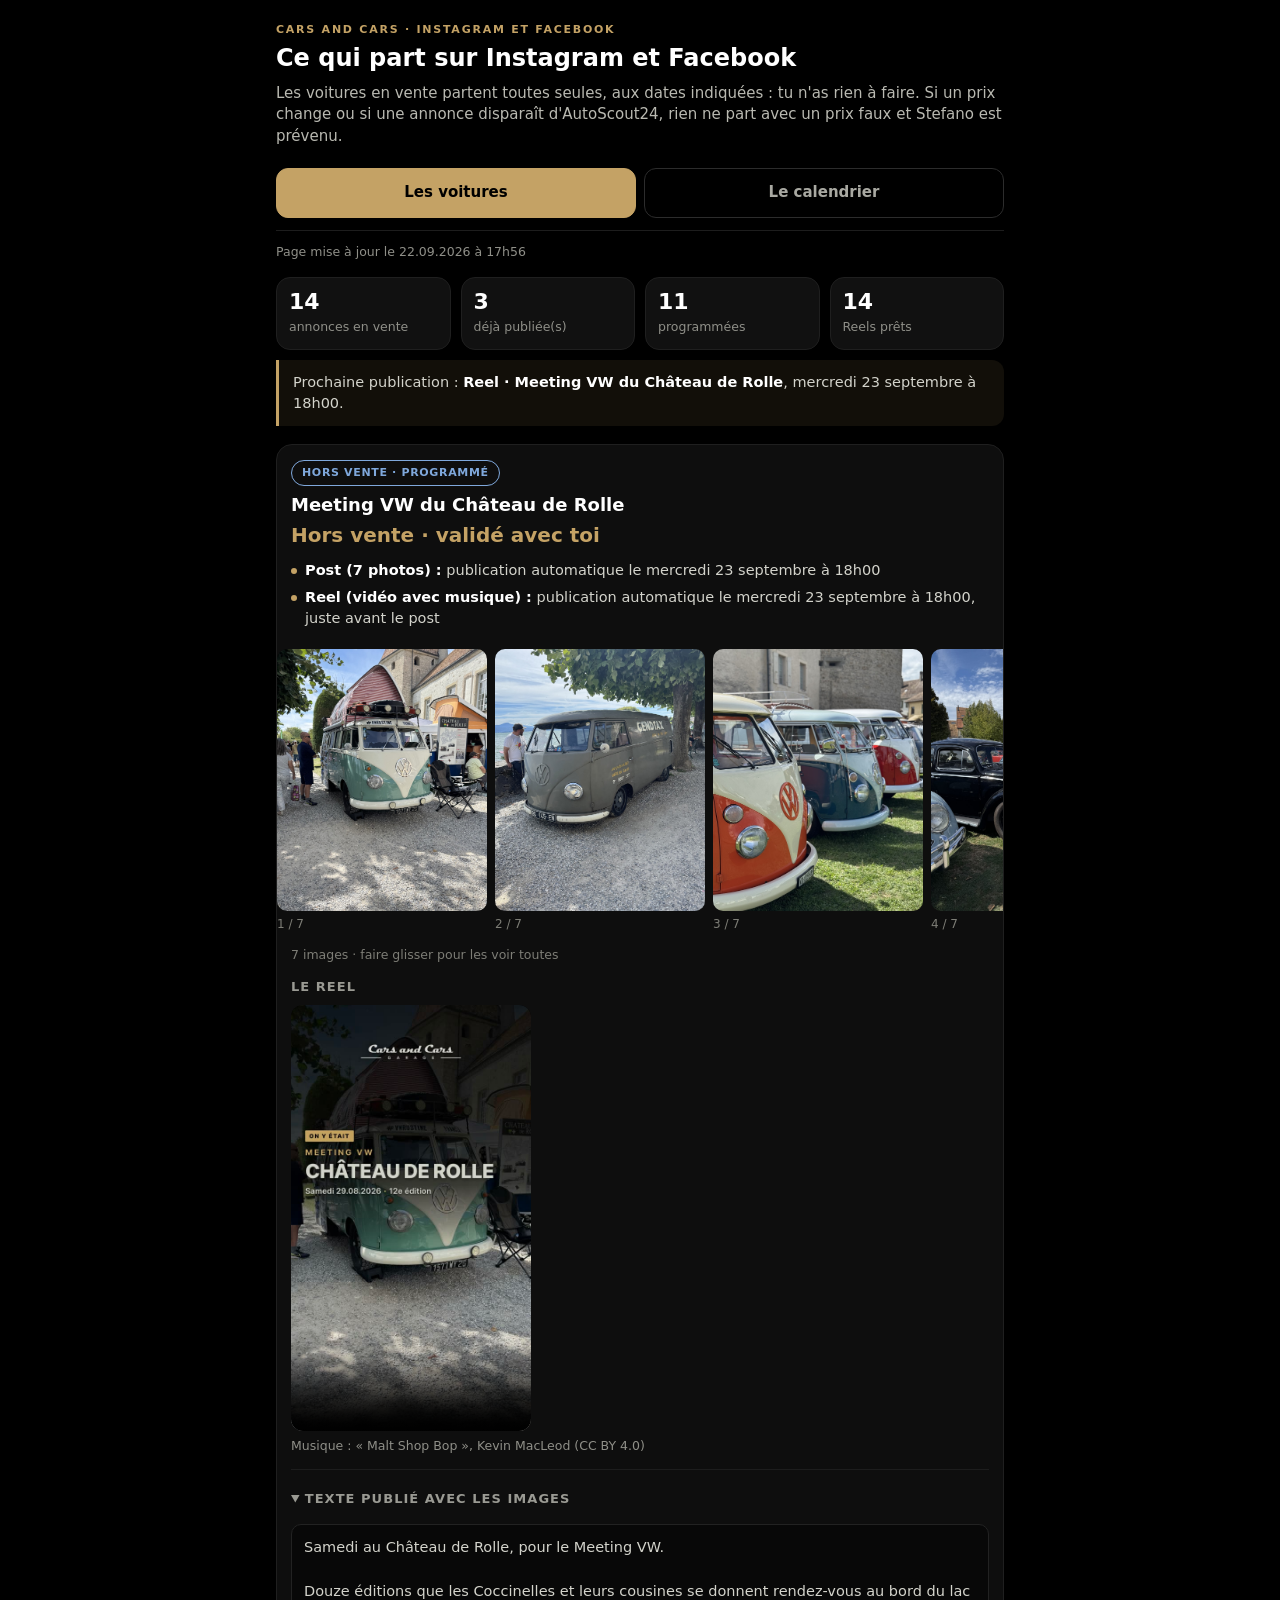
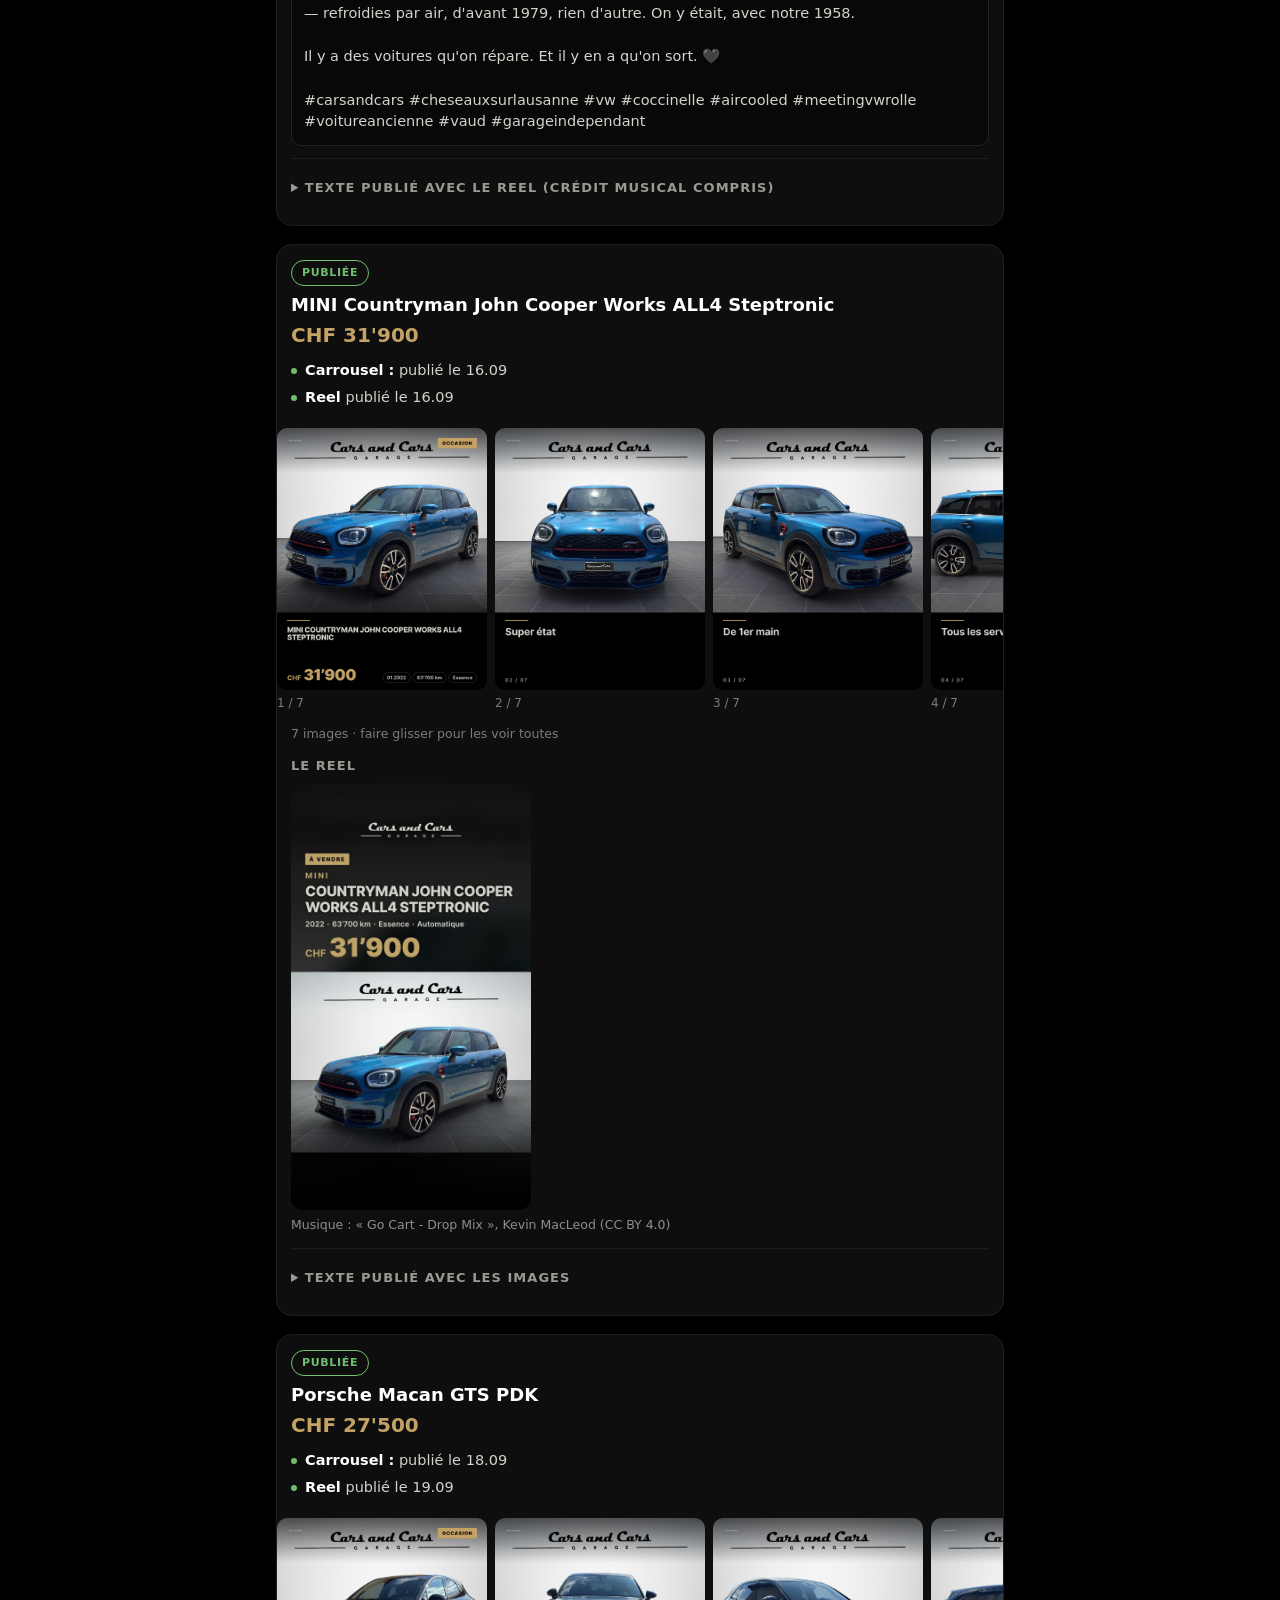
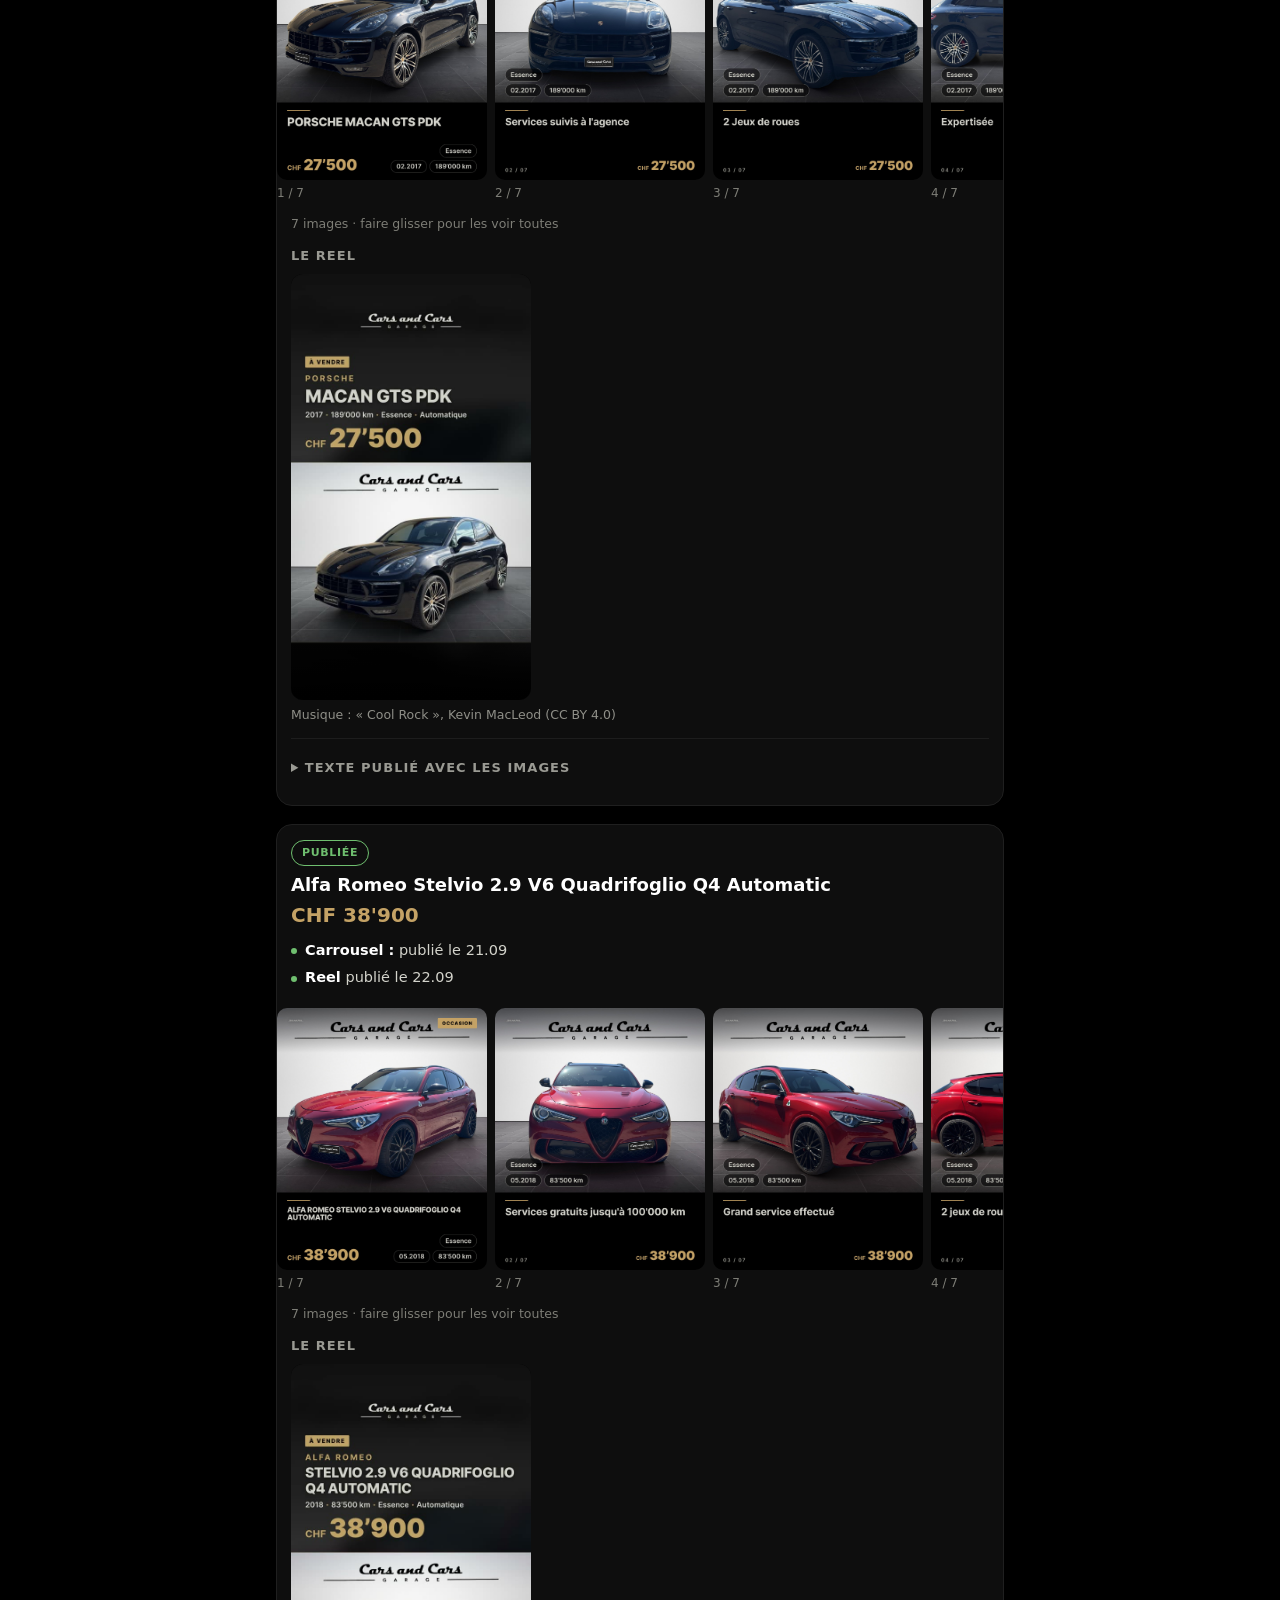
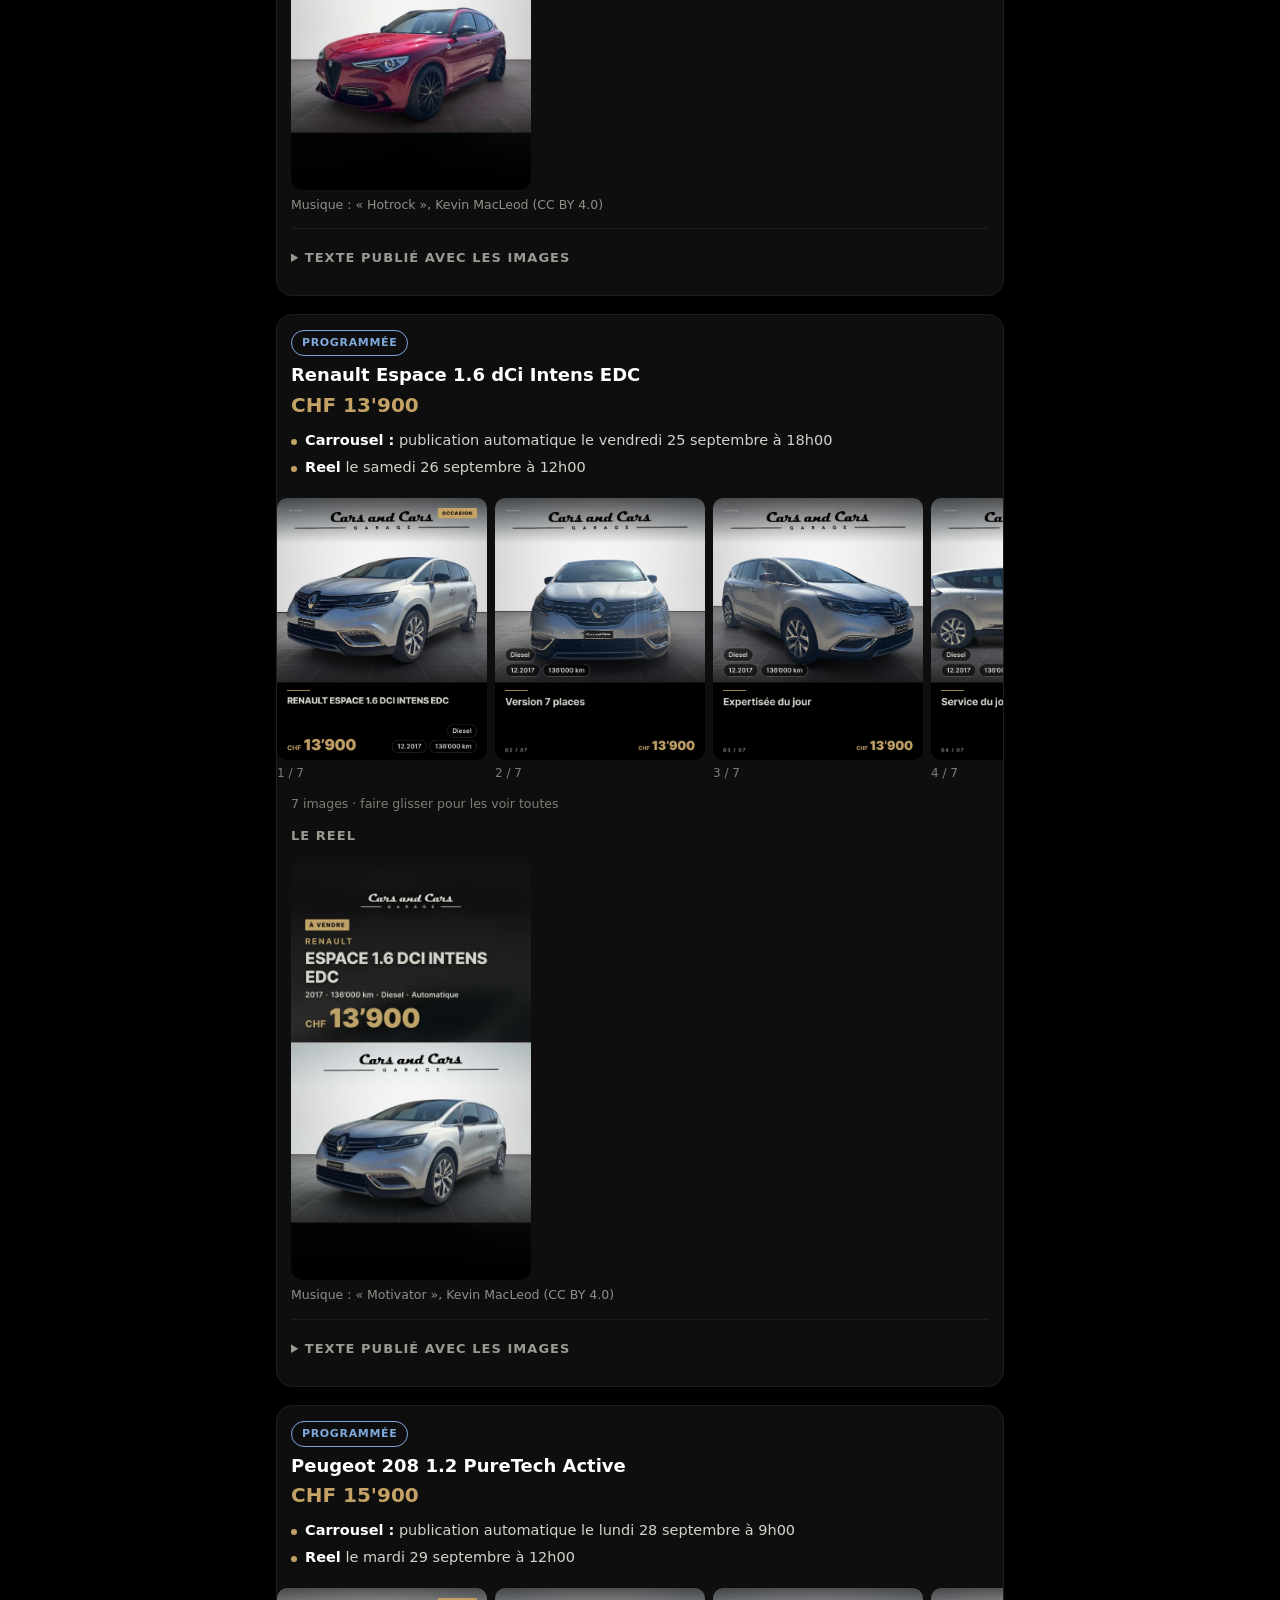
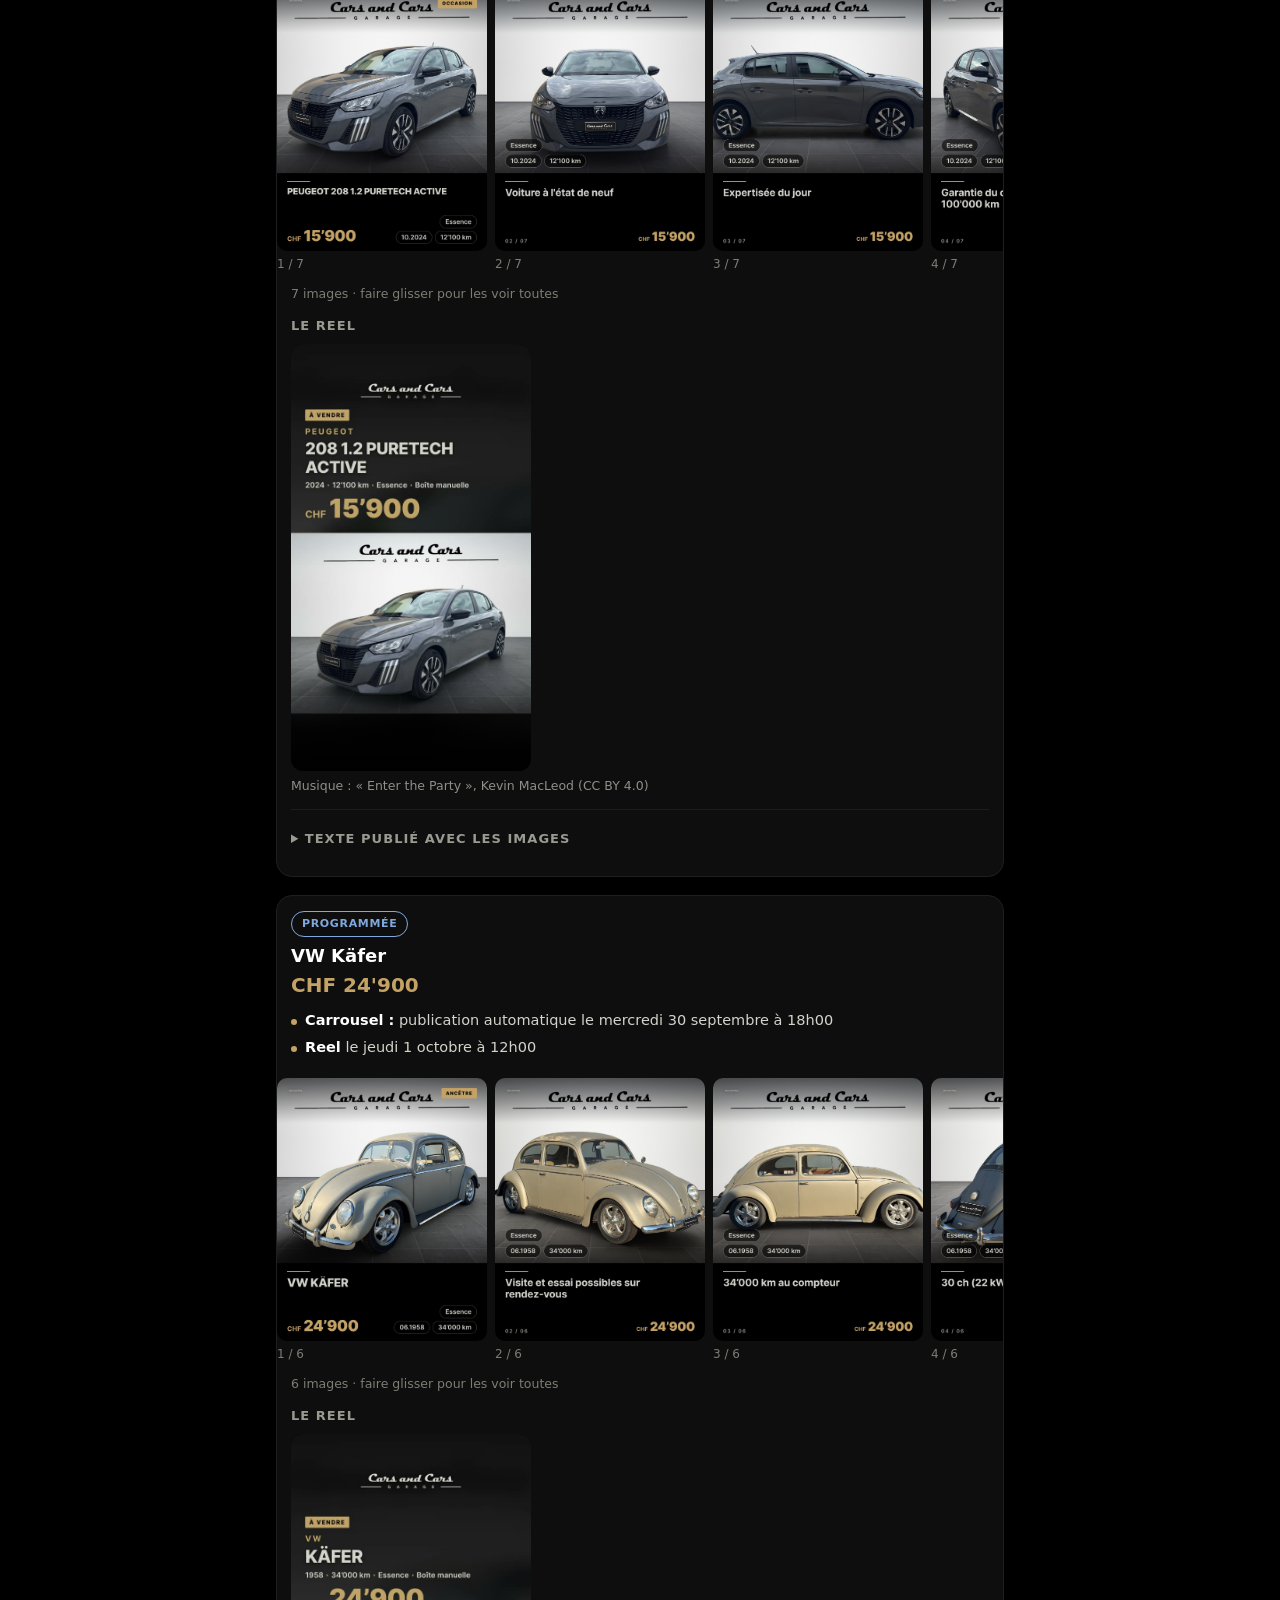
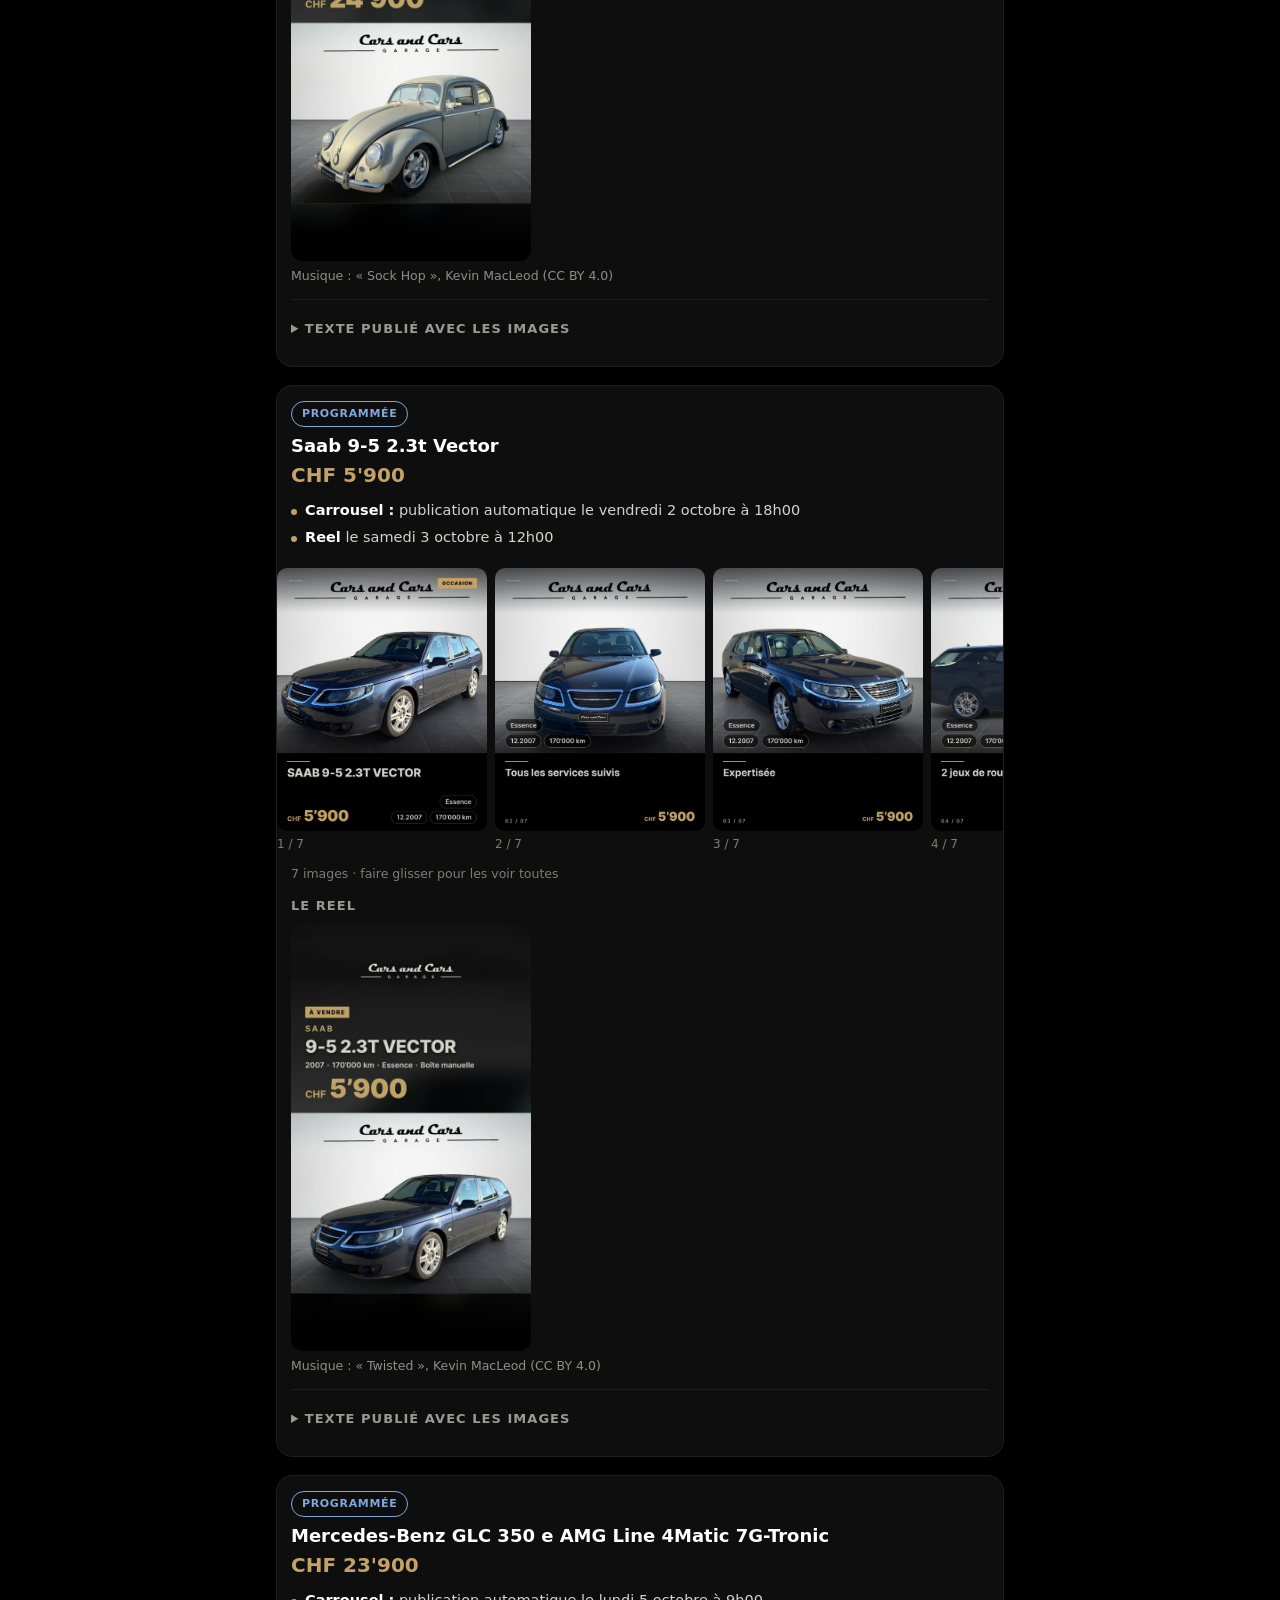
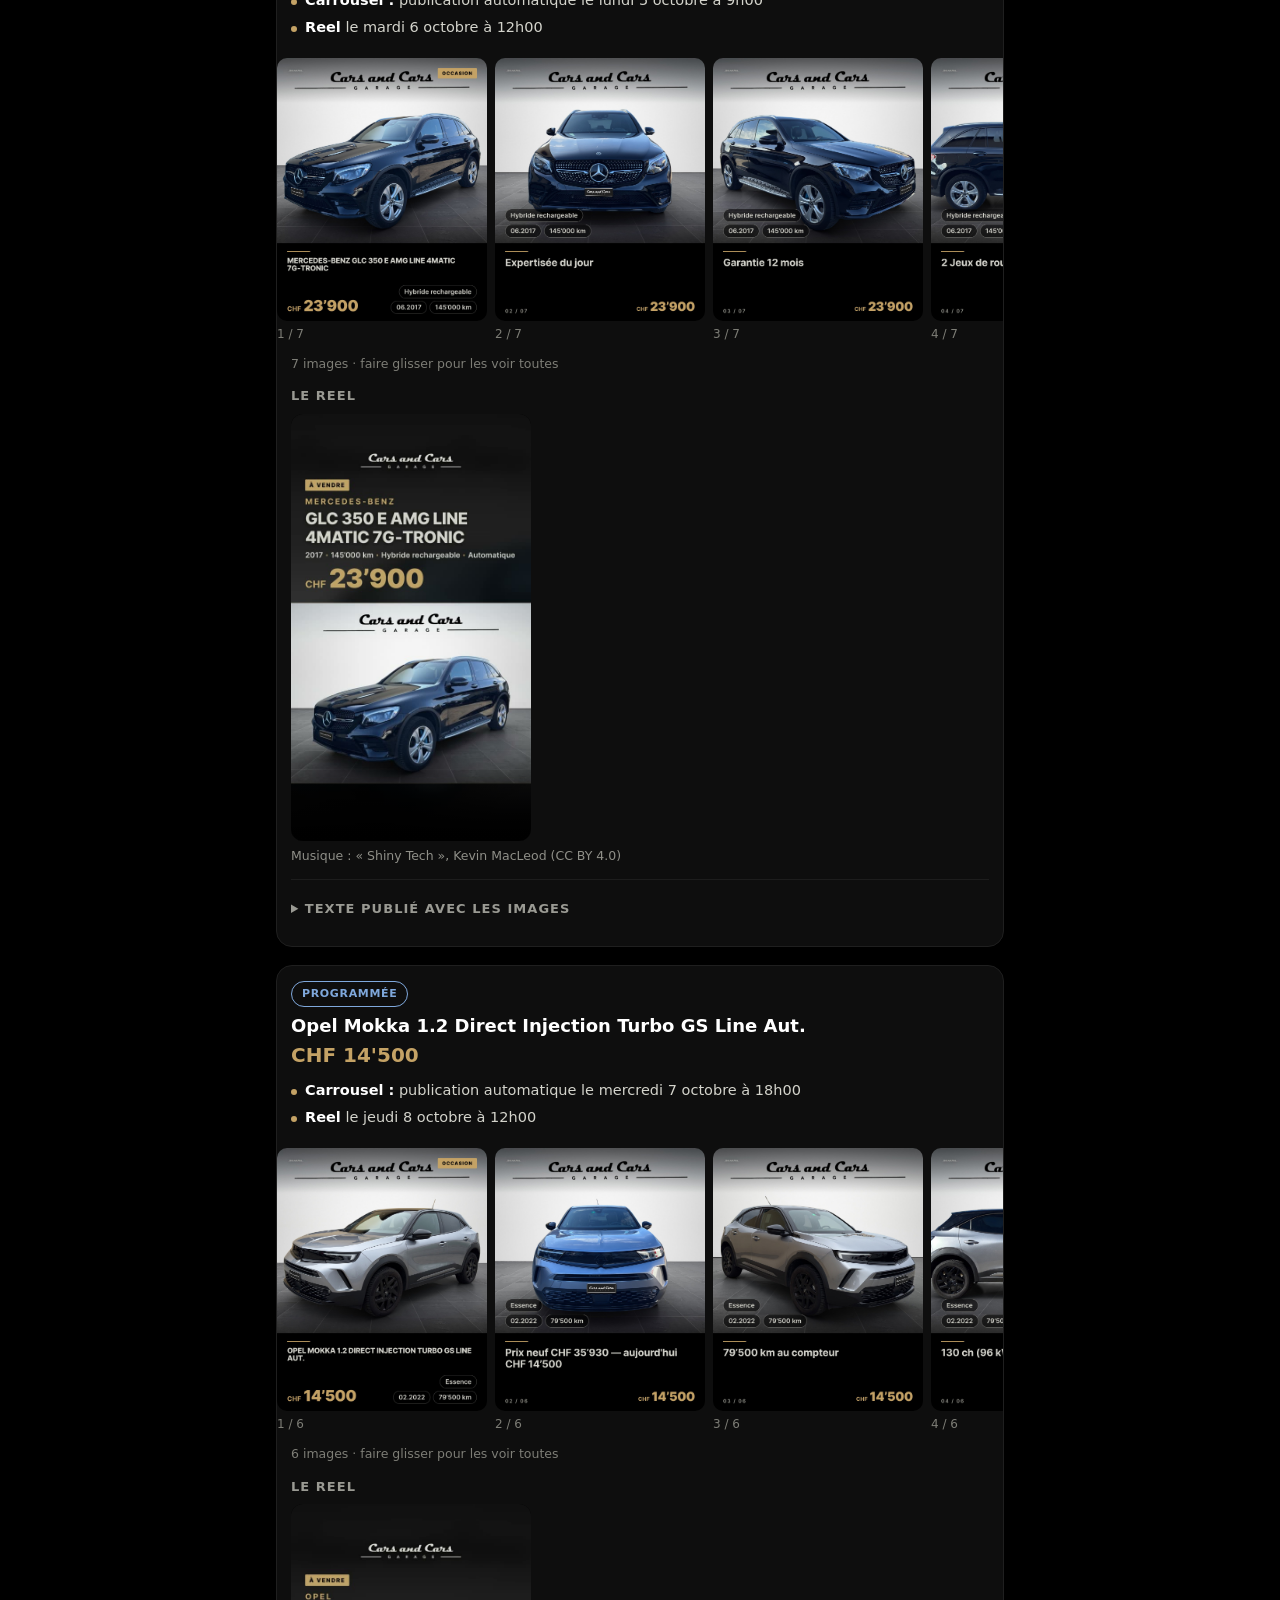
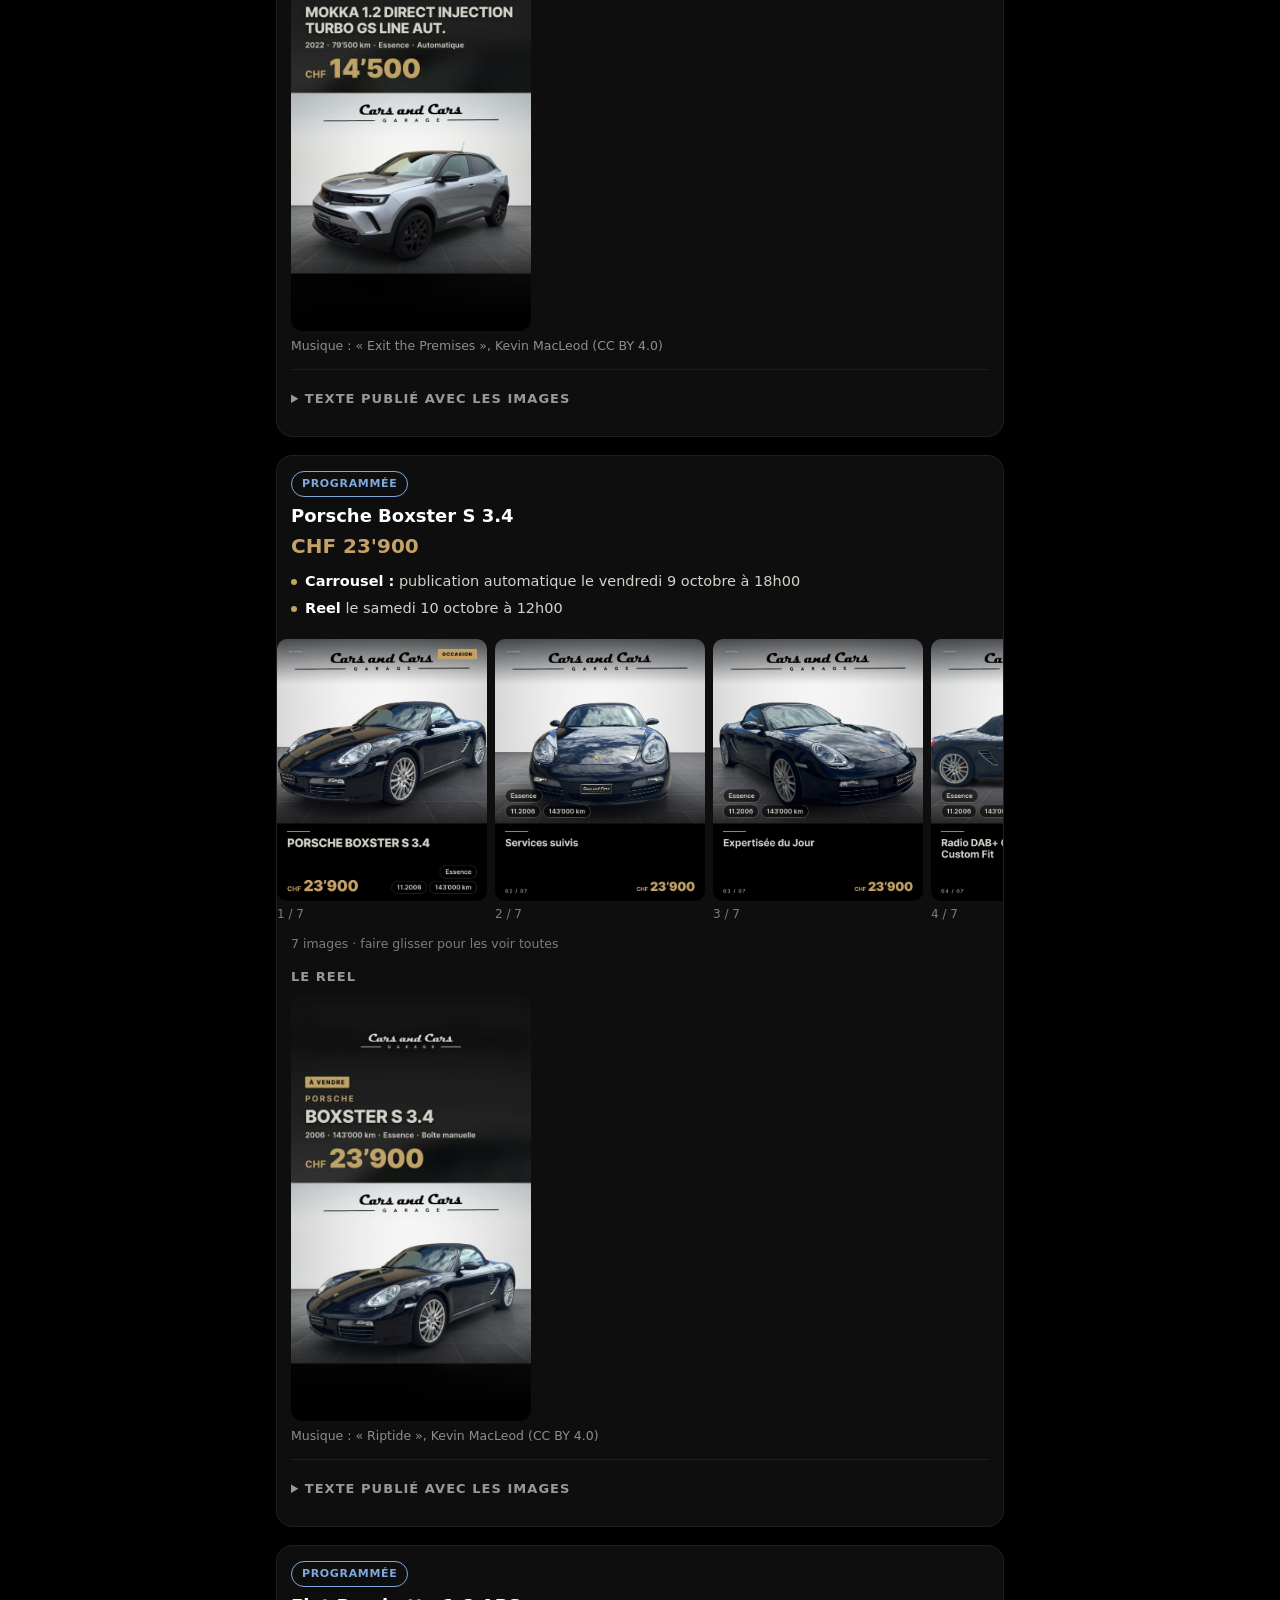
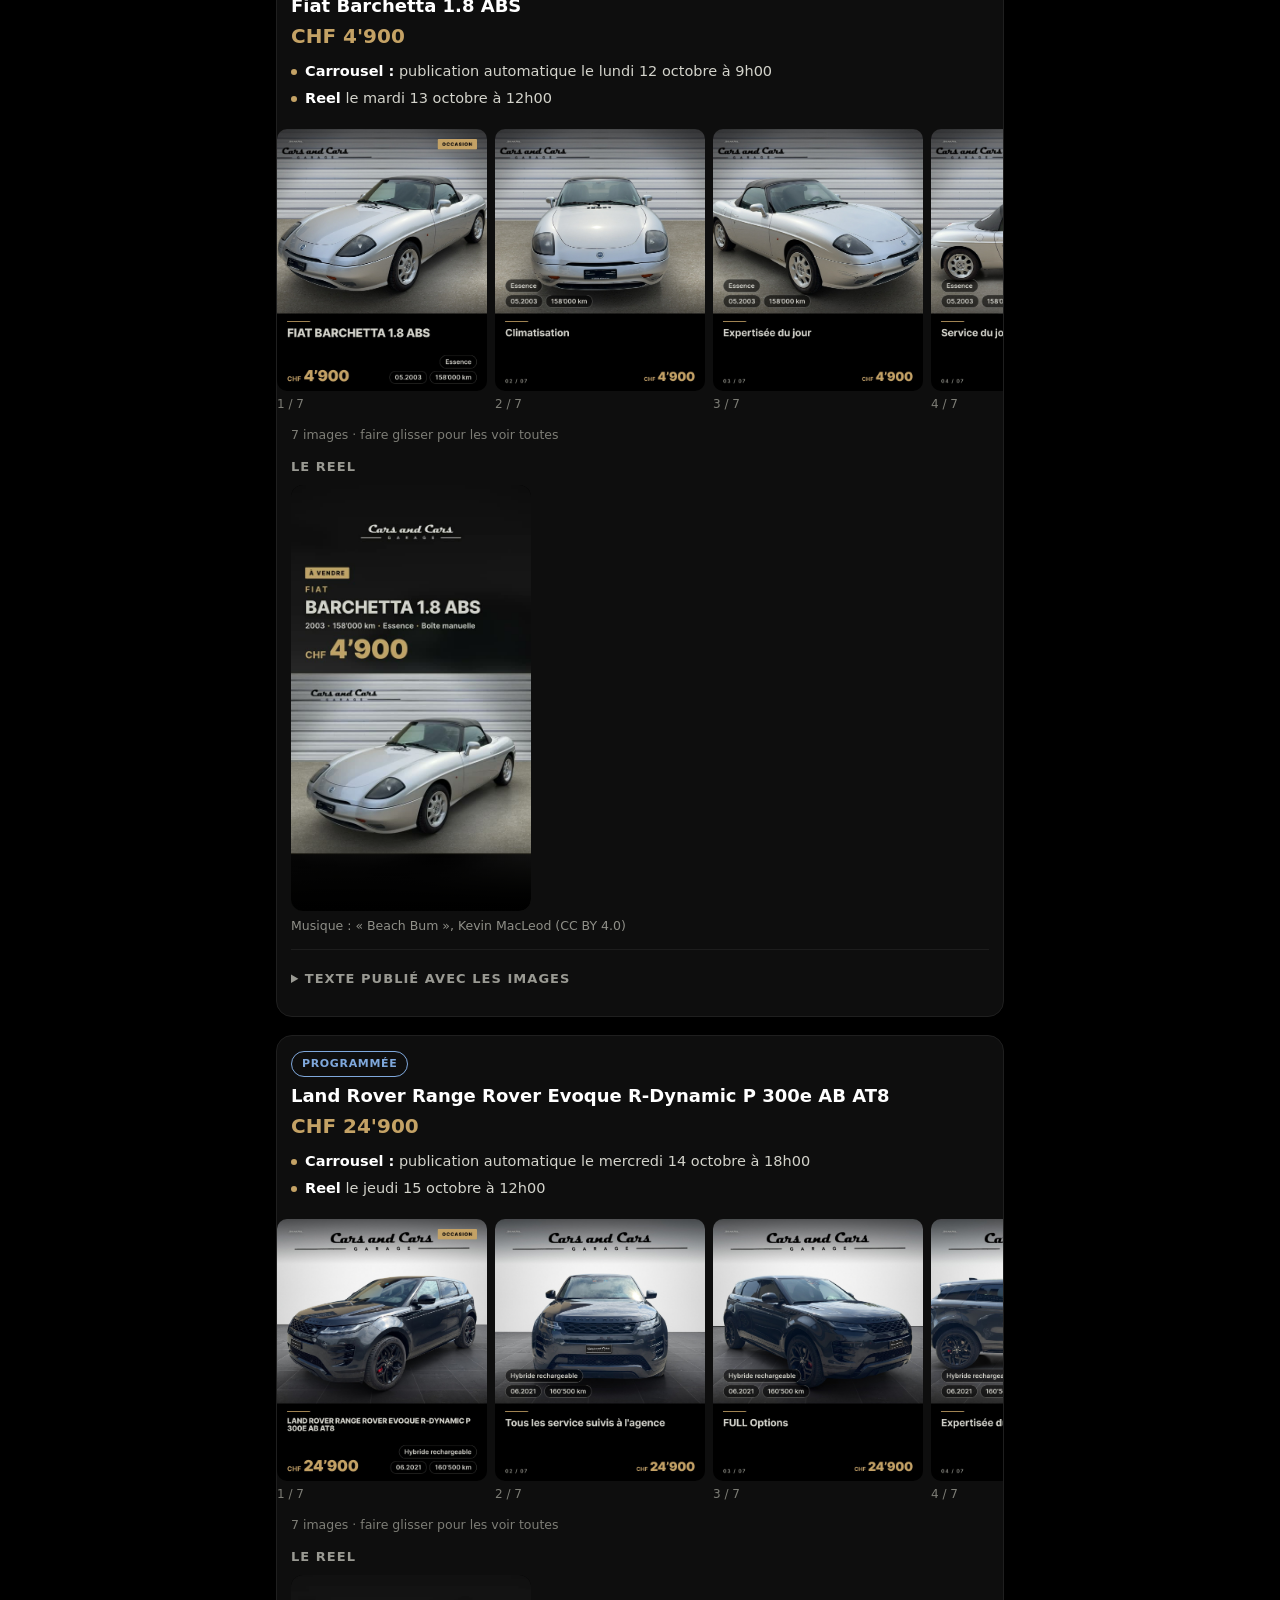
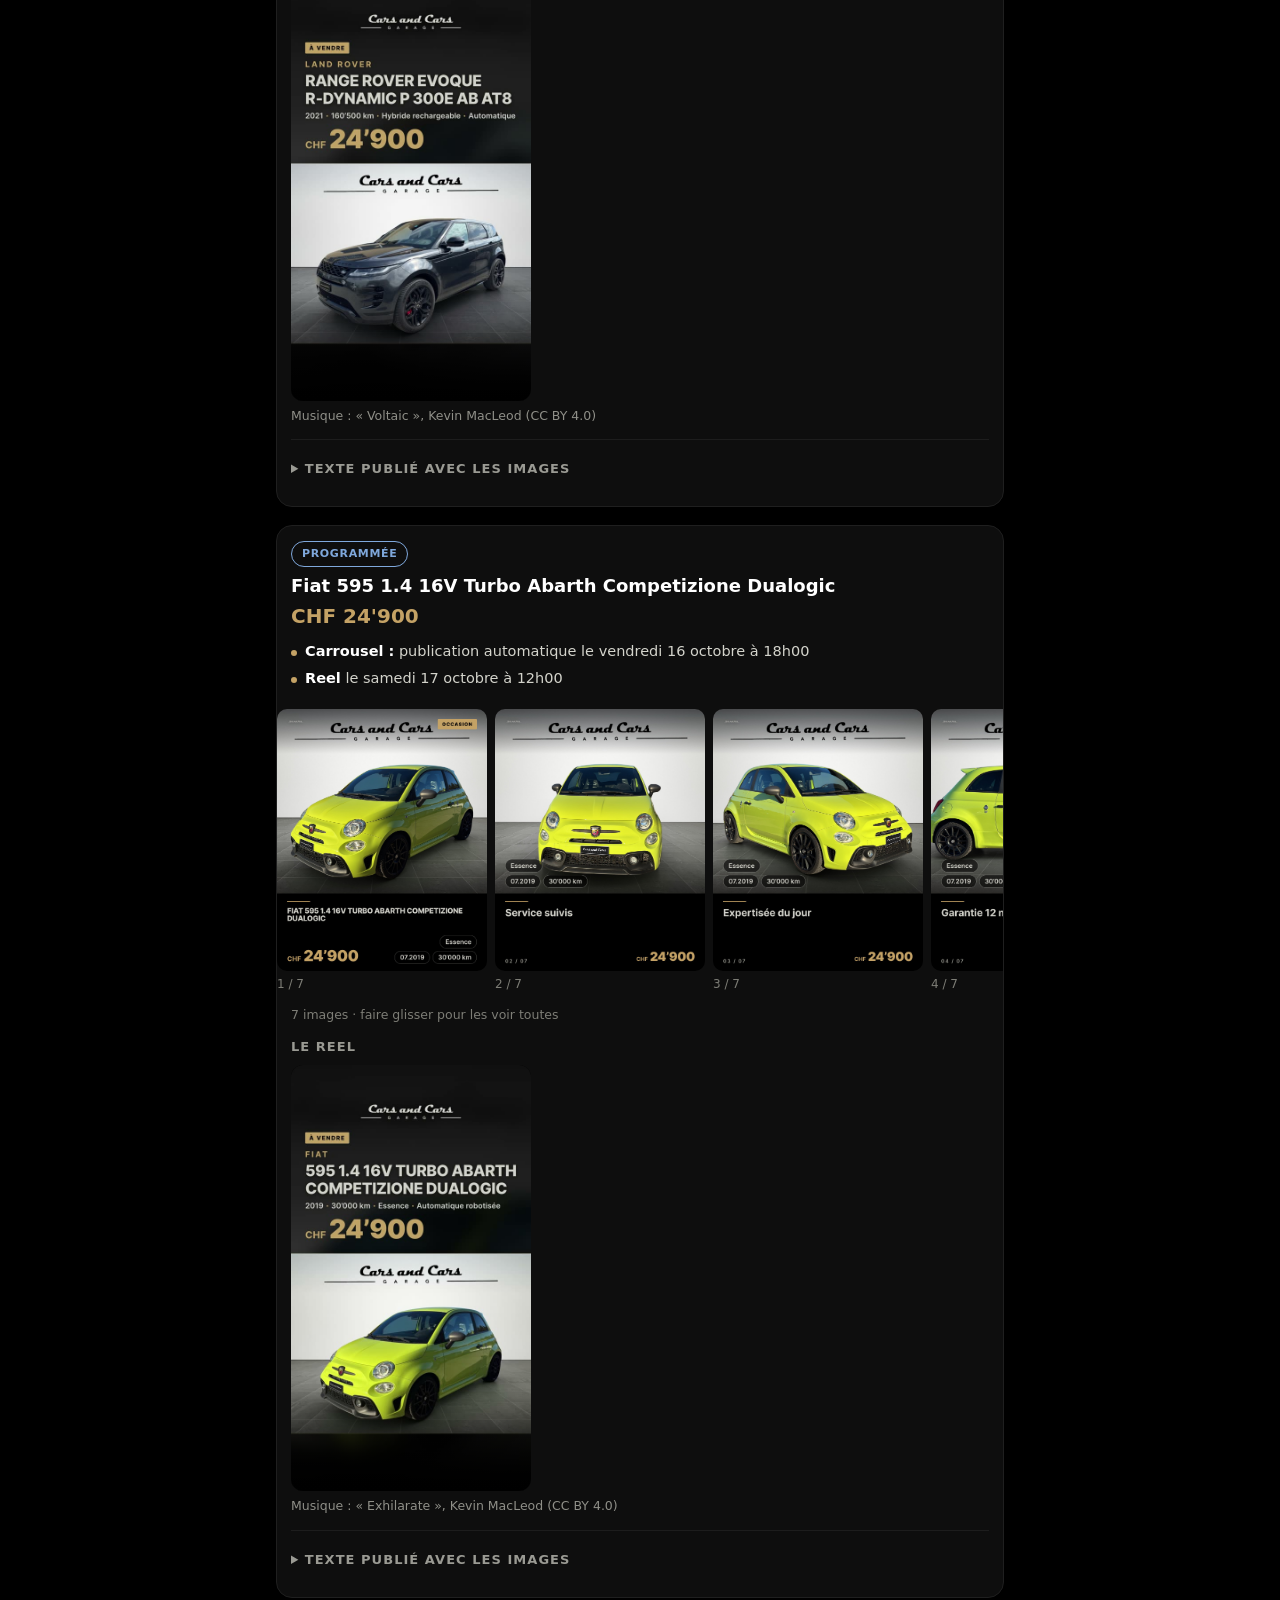
==== commit ed53d22b: "Aperçu : sujet hors vente Rolle affiché en tête (post 7 images + Reel + textes exacts), Blonay « pré" ====
--- a/index.html
+++ b/index.html
@@ -7,7 +7,23 @@
 <link rel="stylesheet" href="posts.css">
 </head><body>
 <div class="page">
-<header class="entete-page"><p class="sur">Cars and Cars · Instagram et Facebook</p><h1>Ce qui part sur Instagram et Facebook</h1><p class="chapo">Les voitures en vente partent toutes seules, aux dates indiquées : tu n&#x27;as rien à faire. Si un prix change ou si une annonce disparaît d&#x27;AutoScout24, rien ne part avec un prix faux et Stefano est prévenu.</p></header><nav class="nav"><a href="programme.html" class="on">Les voitures</a><a href="echeancier.html" class="">Le calendrier</a></nav><p class="maj">Page mise à jour le 17.09.2026 à 8h59</p><section class="chiffres"><div class="chiffre"><b>14</b><span>annonces en vente</span></div><div class="chiffre"><b>1</b><span>déjà publiée(s)</span></div><div class="chiffre"><b>13</b><span>programmées</span></div><div class="chiffre"><b>14</b><span>Reels prêts</span></div></section><p class="prochaine">Prochaine publication : <b>Carrousel · Porsche Macan GTS PDK</b>, vendredi 18 septembre à 18h00.</p><main><article class="voiture" id="v20622081"><div class="tete"><span class="pastille p-publie">Publiée</span><h2>MINI Countryman John Cooper Works ALL4 Steptronic</h2><p class="prix">CHF 31&#x27;900</p><ul class="dates"><li class="fait"><b>Carrousel :</b> publié le 16.09</li><li class="fait"><b>Reel</b> publié le 16.09</li></ul></div><div class="bande"><div class="dia"><img src="img/20622081_MINI_Countryman_John_Cooper_Works___1_hero.jpg" alt="Image 1 sur 7 du carrousel" width="1080" height="1350" loading="eager"><span>1 / 7</span></div><div class="dia"><img src="img/20622081_MINI_Countryman_John_Cooper_Works___2_photo.jpg" alt="Image 2 sur 7 du carrousel" width="1080" height="1350" loading="eager"><span>2 / 7</span></div><div class="dia"><img src="img/20622081_MINI_Countryman_John_Cooper_Works___3_photo.jpg" alt="Image 3 sur 7 du carrousel" width="1080" height="1350" loading="lazy"><span>3 / 7</span></div><div class="dia"><img src="img/20622081_MINI_Countryman_John_Cooper_Works___4_photo.jpg" alt="Image 4 sur 7 du carrousel" width="1080" height="1350" loading="lazy"><span>4 / 7</span></div><div class="dia"><img src="img/20622081_MINI_Countryman_John_Cooper_Works___5_points_forts.jpg" alt="Image 5 sur 7 du carrousel" width="1080" height="1350" loading="lazy"><span>5 / 7</span></div><div class="dia"><img src="img/20622081_MINI_Countryman_John_Cooper_Works___6_technique.jpg" alt="Image 6 sur 7 du carrousel" width="1080" height="1350" loading="lazy"><span>6 / 7</span></div><div class="dia"><img src="img/20622081_MINI_Countryman_John_Cooper_Works___7_cta.jpg" alt="Image 7 sur 7 du carrousel" width="1080" height="1350" loading="lazy"><span>7 / 7</span></div></div><p class="glisser">7 images · faire glisser pour les voir toutes</p><div class="reel"><h3>Le Reel</h3><video controls playsinline preload="none" poster="affiches/reel_20622081.jpg" src="img/REEL_20622081__reel_20622081.mp4"></video><p>Musique : « Go Cart - Drop Mix », Kevin MacLeod (CC BY 4.0)</p></div><details class="texte"><summary>Texte publié avec les images</summary><div class="legende">🚗 MINI COUNTRYMAN — CHF 31&#x27;900
+<header class="entete-page"><p class="sur">Cars and Cars · Instagram et Facebook</p><h1>Ce qui part sur Instagram et Facebook</h1><p class="chapo">Les voitures en vente partent toutes seules, aux dates indiquées : tu n&#x27;as rien à faire. Si un prix change ou si une annonce disparaît d&#x27;AutoScout24, rien ne part avec un prix faux et Stefano est prévenu.</p></header><nav class="nav"><a href="programme.html" class="on">Les voitures</a><a href="echeancier.html" class="">Le calendrier</a></nav><p class="maj">Page mise à jour le 22.09.2026 à 17h56</p><section class="chiffres"><div class="chiffre"><b>14</b><span>annonces en vente</span></div><div class="chiffre"><b>3</b><span>déjà publiée(s)</span></div><div class="chiffre"><b>11</b><span>programmées</span></div><div class="chiffre"><b>14</b><span>Reels prêts</span></div></section><p class="prochaine">Prochaine publication : <b>Reel · Meeting VW du Château de Rolle</b>, mercredi 23 septembre à 18h00.</p><main><article class="voiture" id="hv-sortie-rolle-2026"><div class="tete"><span class="pastille p-programme">Hors vente · programmé</span><h2>Meeting VW du Château de Rolle</h2><p class="prix">Hors vente · validé avec toi</p><ul class="dates"><li class=""><b>Post (7 photos) :</b> publication automatique le mercredi 23 septembre à 18h00</li><li class=""><b>Reel (vidéo avec musique) :</b> publication automatique le mercredi 23 septembre à 18h00, juste avant le post</li></ul></div><div class="bande"><div class="dia"><img src="img/HV_sortie-rolle-2026__01_img_9788.jpg" alt="Image 1 sur 7" width="1080" height="1350" loading="eager"><span>1 / 7</span></div><div class="dia"><img src="img/HV_sortie-rolle-2026__02_img_9789.jpg" alt="Image 2 sur 7" width="1080" height="1350" loading="eager"><span>2 / 7</span></div><div class="dia"><img src="img/HV_sortie-rolle-2026__03_img_9799.jpg" alt="Image 3 sur 7" width="1080" height="1350" loading="lazy"><span>3 / 7</span></div><div class="dia"><img src="img/HV_sortie-rolle-2026__04_img_9807.jpg" alt="Image 4 sur 7" width="1080" height="1350" loading="lazy"><span>4 / 7</span></div><div class="dia"><img src="img/HV_sortie-rolle-2026__05_img_9808.jpg" alt="Image 5 sur 7" width="1080" height="1350" loading="lazy"><span>5 / 7</span></div><div class="dia"><img src="img/HV_sortie-rolle-2026__06_img_9811.jpg" alt="Image 6 sur 7" width="1080" height="1350" loading="lazy"><span>6 / 7</span></div><div class="dia"><img src="img/HV_sortie-rolle-2026__07_img_9813.jpg" alt="Image 7 sur 7" width="1080" height="1350" loading="lazy"><span>7 / 7</span></div></div><p class="glisser">7 images · faire glisser pour les voir toutes</p><div class="reel"><h3>Le Reel</h3><video controls playsinline preload="none" poster="affiches/reel_HV_sortie-rolle-2026.jpg" src="img/REEL_HV_sortie-rolle-2026__reel_HV_sortie-rolle-2026.mp4"></video><p>Musique : « Malt Shop Bop », Kevin MacLeod (CC BY 4.0)</p></div><details class="texte" open><summary>Texte publié avec les images</summary><div class="legende">Samedi au Château de Rolle, pour le Meeting VW.
+
+Douze éditions que les Coccinelles et leurs cousines se donnent rendez-vous au bord du lac — refroidies par air, d&#x27;avant 1979, rien d&#x27;autre. On y était, avec notre 1958.
+
+Il y a des voitures qu&#x27;on répare. Et il y en a qu&#x27;on sort. 🖤
+
+#carsandcars #cheseauxsurlausanne #vw #coccinelle #aircooled #meetingvwrolle #voitureancienne #vaud #garageindependant</div></details><details class="texte"><summary>Texte publié avec le Reel (crédit musical compris)</summary><div class="legende">Samedi au Château de Rolle, pour le Meeting VW.
+
+Douze éditions que les Coccinelles et leurs cousines se donnent rendez-vous au bord du lac — refroidies par air, d&#x27;avant 1979, rien d&#x27;autre. On y était, avec notre 1958.
+
+Il y a des voitures qu&#x27;on répare. Et il y en a qu&#x27;on sort. 🖤
+
+#carsandcars #cheseauxsurlausanne #vw #coccinelle #aircooled #meetingvwrolle #voitureancienne #vaud #garageindependant
+
+Musique (extrait) : &quot;Malt Shop Bop&quot; Kevin MacLeod (incompetech.com)
+Licensed under Creative Commons: By Attribution 4.0 License
+http://creativecommons.org/licenses/by/4.0/</div></details></article><article class="voiture" id="v20622081"><div class="tete"><span class="pastille p-publie">Publiée</span><h2>MINI Countryman John Cooper Works ALL4 Steptronic</h2><p class="prix">CHF 31&#x27;900</p><ul class="dates"><li class="fait"><b>Carrousel :</b> publié le 16.09</li><li class="fait"><b>Reel</b> publié le 16.09</li></ul></div><div class="bande"><div class="dia"><img src="img/20622081_MINI_Countryman_John_Cooper_Works___1_hero.jpg" alt="Image 1 sur 7 du carrousel" width="1080" height="1350" loading="eager"><span>1 / 7</span></div><div class="dia"><img src="img/20622081_MINI_Countryman_John_Cooper_Works___2_photo.jpg" alt="Image 2 sur 7 du carrousel" width="1080" height="1350" loading="eager"><span>2 / 7</span></div><div class="dia"><img src="img/20622081_MINI_Countryman_John_Cooper_Works___3_photo.jpg" alt="Image 3 sur 7 du carrousel" width="1080" height="1350" loading="lazy"><span>3 / 7</span></div><div class="dia"><img src="img/20622081_MINI_Countryman_John_Cooper_Works___4_photo.jpg" alt="Image 4 sur 7 du carrousel" width="1080" height="1350" loading="lazy"><span>4 / 7</span></div><div class="dia"><img src="img/20622081_MINI_Countryman_John_Cooper_Works___5_points_forts.jpg" alt="Image 5 sur 7 du carrousel" width="1080" height="1350" loading="lazy"><span>5 / 7</span></div><div class="dia"><img src="img/20622081_MINI_Countryman_John_Cooper_Works___6_technique.jpg" alt="Image 6 sur 7 du carrousel" width="1080" height="1350" loading="lazy"><span>6 / 7</span></div><div class="dia"><img src="img/20622081_MINI_Countryman_John_Cooper_Works___7_cta.jpg" alt="Image 7 sur 7 du carrousel" width="1080" height="1350" loading="lazy"><span>7 / 7</span></div></div><p class="glisser">7 images · faire glisser pour les voir toutes</p><div class="reel"><h3>Le Reel</h3><video controls playsinline preload="none" poster="affiches/reel_20622081.jpg" src="img/REEL_20622081__reel_20622081.mp4"></video><p>Musique : « Go Cart - Drop Mix », Kevin MacLeod (CC BY 4.0)</p></div><details class="texte"><summary>Texte publié avec les images</summary><div class="legende">🚗 MINI COUNTRYMAN — CHF 31&#x27;900
 2022 · 63&#x27;700 km · Essence · Automatique
 
 Voiture FULL options - super état - De 1er main - Tous les services suivis - 2 jeux de pneus - Expertisée du jour - Garantie 12 mois
@@ -15,7 +31,7 @@
 👉 Essai sur rendez-vous · 021 731 38 70
 Chemin de Mon-Repos 1, 1033 Cheseaux-sur-Lausanne
 
-#carsandcars #occasion #garage #cheseaux #lausanne #mini</div></details></article><article class="voiture" id="v20734243"><div class="tete"><span class="pastille p-programme">Programmée</span><h2>Porsche Macan GTS PDK</h2><p class="prix">CHF 27&#x27;500</p><ul class="dates"><li class=""><b>Carrousel :</b> publication automatique le vendredi 18 septembre à 18h00</li><li class=""><b>Reel</b> le samedi 19 septembre à 12h00</li></ul></div><div class="bande"><div class="dia"><img src="img/20734243_PORSCHE_Macan_GTS_PDK__1_hero.jpg" alt="Image 1 sur 7 du carrousel" width="1080" height="1350" loading="eager"><span>1 / 7</span></div><div class="dia"><img src="img/20734243_PORSCHE_Macan_GTS_PDK__2_photo.jpg" alt="Image 2 sur 7 du carrousel" width="1080" height="1350" loading="eager"><span>2 / 7</span></div><div class="dia"><img src="img/20734243_PORSCHE_Macan_GTS_PDK__3_photo.jpg" alt="Image 3 sur 7 du carrousel" width="1080" height="1350" loading="lazy"><span>3 / 7</span></div><div class="dia"><img src="img/20734243_PORSCHE_Macan_GTS_PDK__4_photo.jpg" alt="Image 4 sur 7 du carrousel" width="1080" height="1350" loading="lazy"><span>4 / 7</span></div><div class="dia"><img src="img/20734243_PORSCHE_Macan_GTS_PDK__5_points_forts.jpg" alt="Image 5 sur 7 du carrousel" width="1080" height="1350" loading="lazy"><span>5 / 7</span></div><div class="dia"><img src="img/20734243_PORSCHE_Macan_GTS_PDK__6_technique.jpg" alt="Image 6 sur 7 du carrousel" width="1080" height="1350" loading="lazy"><span>6 / 7</span></div><div class="dia"><img src="img/20734243_PORSCHE_Macan_GTS_PDK__7_cta.jpg" alt="Image 7 sur 7 du carrousel" width="1080" height="1350" loading="lazy"><span>7 / 7</span></div></div><p class="glisser">7 images · faire glisser pour les voir toutes</p><div class="reel"><h3>Le Reel</h3><video controls playsinline preload="none" poster="affiches/reel_20734243.jpg" src="img/REEL_20734243__reel_20734243.mp4"></video><p>Musique : « Cool Rock », Kevin MacLeod (CC BY 4.0)</p></div><details class="texte"><summary>Texte publié avec les images</summary><div class="legende">🚗 Porsche Macan GTS PDK — CHF 27&#x27;500
+#carsandcars #occasion #garage #cheseaux #lausanne #mini</div></details></article><article class="voiture" id="v20734243"><div class="tete"><span class="pastille p-publie">Publiée</span><h2>Porsche Macan GTS PDK</h2><p class="prix">CHF 27&#x27;500</p><ul class="dates"><li class="fait"><b>Carrousel :</b> publié le 18.09</li><li class="fait"><b>Reel</b> publié le 19.09</li></ul></div><div class="bande"><div class="dia"><img src="img/20734243_PORSCHE_Macan_GTS_PDK__1_hero.jpg" alt="Image 1 sur 7 du carrousel" width="1080" height="1350" loading="eager"><span>1 / 7</span></div><div class="dia"><img src="img/20734243_PORSCHE_Macan_GTS_PDK__2_photo.jpg" alt="Image 2 sur 7 du carrousel" width="1080" height="1350" loading="eager"><span>2 / 7</span></div><div class="dia"><img src="img/20734243_PORSCHE_Macan_GTS_PDK__3_photo.jpg" alt="Image 3 sur 7 du carrousel" width="1080" height="1350" loading="lazy"><span>3 / 7</span></div><div class="dia"><img src="img/20734243_PORSCHE_Macan_GTS_PDK__4_photo.jpg" alt="Image 4 sur 7 du carrousel" width="1080" height="1350" loading="lazy"><span>4 / 7</span></div><div class="dia"><img src="img/20734243_PORSCHE_Macan_GTS_PDK__5_points_forts.jpg" alt="Image 5 sur 7 du carrousel" width="1080" height="1350" loading="lazy"><span>5 / 7</span></div><div class="dia"><img src="img/20734243_PORSCHE_Macan_GTS_PDK__6_technique.jpg" alt="Image 6 sur 7 du carrousel" width="1080" height="1350" loading="lazy"><span>6 / 7</span></div><div class="dia"><img src="img/20734243_PORSCHE_Macan_GTS_PDK__7_cta.jpg" alt="Image 7 sur 7 du carrousel" width="1080" height="1350" loading="lazy"><span>7 / 7</span></div></div><p class="glisser">7 images · faire glisser pour les voir toutes</p><div class="reel"><h3>Le Reel</h3><video controls playsinline preload="none" poster="affiches/reel_20734243.jpg" src="img/REEL_20734243__reel_20734243.mp4"></video><p>Musique : « Cool Rock », Kevin MacLeod (CC BY 4.0)</p></div><details class="texte"><summary>Texte publié avec les images</summary><div class="legende">🚗 Porsche Macan GTS PDK — CHF 27&#x27;500
 2017 · 189&#x27;000 km · Essence · Automatique
 
 Voiture en super état - Services suivis à l&#x27;agence - 2 Jeux de roues - Expertisée
@@ -23,7 +39,7 @@
 👉 Essai sur rendez-vous · 021 731 38 70
 Chemin de Mon-Repos 1, 1033 Cheseaux-sur-Lausanne
 
-#carsandcars #occasion #garage #cheseaux #lausanne #porsche</div></details></article><article class="voiture" id="v20804981"><div class="tete"><span class="pastille p-programme">Programmée</span><h2>Alfa Romeo Stelvio 2.9 V6 Quadrifoglio Q4 Automatic</h2><p class="prix">CHF 38&#x27;900</p><ul class="dates"><li class=""><b>Carrousel :</b> publication automatique le lundi 21 septembre à 9h00</li><li class=""><b>Reel</b> le mardi 22 septembre à 12h00</li></ul></div><div class="bande"><div class="dia"><img src="img/20804981_ALFA_ROMEO_Stelvio_2_9_V6_Quadrifo__1_hero.jpg" alt="Image 1 sur 7 du carrousel" width="1080" height="1350" loading="eager"><span>1 / 7</span></div><div class="dia"><img src="img/20804981_ALFA_ROMEO_Stelvio_2_9_V6_Quadrifo__2_photo.jpg" alt="Image 2 sur 7 du carrousel" width="1080" height="1350" loading="eager"><span>2 / 7</span></div><div class="dia"><img src="img/20804981_ALFA_ROMEO_Stelvio_2_9_V6_Quadrifo__3_photo.jpg" alt="Image 3 sur 7 du carrousel" width="1080" height="1350" loading="lazy"><span>3 / 7</span></div><div class="dia"><img src="img/20804981_ALFA_ROMEO_Stelvio_2_9_V6_Quadrifo__4_photo.jpg" alt="Image 4 sur 7 du carrousel" width="1080" height="1350" loading="lazy"><span>4 / 7</span></div><div class="dia"><img src="img/20804981_ALFA_ROMEO_Stelvio_2_9_V6_Quadrifo__5_points_forts.jpg" alt="Image 5 sur 7 du carrousel" width="1080" height="1350" loading="lazy"><span>5 / 7</span></div><div class="dia"><img src="img/20804981_ALFA_ROMEO_Stelvio_2_9_V6_Quadrifo__6_technique.jpg" alt="Image 6 sur 7 du carrousel" width="1080" height="1350" loading="lazy"><span>6 / 7</span></div><div class="dia"><img src="img/20804981_ALFA_ROMEO_Stelvio_2_9_V6_Quadrifo__7_cta.jpg" alt="Image 7 sur 7 du carrousel" width="1080" height="1350" loading="lazy"><span>7 / 7</span></div></div><p class="glisser">7 images · faire glisser pour les voir toutes</p><div class="reel"><h3>Le Reel</h3><video controls playsinline preload="none" poster="affiches/reel_20804981.jpg" src="img/REEL_20804981__reel_20804981.mp4"></video><p>Musique : « Hotrock », Kevin MacLeod (CC BY 4.0)</p></div><details class="texte"><summary>Texte publié avec les images</summary><div class="legende">🚗 Alfa Romeo Stelvio 2.9 V6 Quadrifoglio Q4 Automatic — CHF 38&#x27;900
+#carsandcars #occasion #garage #cheseaux #lausanne #porsche</div></details></article><article class="voiture" id="v20804981"><div class="tete"><span class="pastille p-publie">Publiée</span><h2>Alfa Romeo Stelvio 2.9 V6 Quadrifoglio Q4 Automatic</h2><p class="prix">CHF 38&#x27;900</p><ul class="dates"><li class="fait"><b>Carrousel :</b> publié le 21.09</li><li class="fait"><b>Reel</b> publié le 22.09</li></ul></div><div class="bande"><div class="dia"><img src="img/20804981_ALFA_ROMEO_Stelvio_2_9_V6_Quadrifo__1_hero.jpg" alt="Image 1 sur 7 du carrousel" width="1080" height="1350" loading="eager"><span>1 / 7</span></div><div class="dia"><img src="img/20804981_ALFA_ROMEO_Stelvio_2_9_V6_Quadrifo__2_photo.jpg" alt="Image 2 sur 7 du carrousel" width="1080" height="1350" loading="eager"><span>2 / 7</span></div><div class="dia"><img src="img/20804981_ALFA_ROMEO_Stelvio_2_9_V6_Quadrifo__3_photo.jpg" alt="Image 3 sur 7 du carrousel" width="1080" height="1350" loading="lazy"><span>3 / 7</span></div><div class="dia"><img src="img/20804981_ALFA_ROMEO_Stelvio_2_9_V6_Quadrifo__4_photo.jpg" alt="Image 4 sur 7 du carrousel" width="1080" height="1350" loading="lazy"><span>4 / 7</span></div><div class="dia"><img src="img/20804981_ALFA_ROMEO_Stelvio_2_9_V6_Quadrifo__5_points_forts.jpg" alt="Image 5 sur 7 du carrousel" width="1080" height="1350" loading="lazy"><span>5 / 7</span></div><div class="dia"><img src="img/20804981_ALFA_ROMEO_Stelvio_2_9_V6_Quadrifo__6_technique.jpg" alt="Image 6 sur 7 du carrousel" width="1080" height="1350" loading="lazy"><span>6 / 7</span></div><div class="dia"><img src="img/20804981_ALFA_ROMEO_Stelvio_2_9_V6_Quadrifo__7_cta.jpg" alt="Image 7 sur 7 du carrousel" width="1080" height="1350" loading="lazy"><span>7 / 7</span></div></div><p class="glisser">7 images · faire glisser pour les voir toutes</p><div class="reel"><h3>Le Reel</h3><video controls playsinline preload="none" poster="affiches/reel_20804981.jpg" src="img/REEL_20804981__reel_20804981.mp4"></video><p>Musique : « Hotrock », Kevin MacLeod (CC BY 4.0)</p></div><details class="texte"><summary>Texte publié avec les images</summary><div class="legende">🚗 Alfa Romeo Stelvio 2.9 V6 Quadrifoglio Q4 Automatic — CHF 38&#x27;900
 2018 · 83&#x27;500 km · Essence · Automatique
 
 Voiture à l&#x27;état de neuf - Services gratuits jusqu&#x27;à 100&#x27;000 km - Grand service effectué - 2 jeux de roues - roues été 22&#x27; Homologuées - Garantie 12 mois
@@ -31,7 +47,7 @@
 👉 Essai sur rendez-vous · 021 731 38 70
 Chemin de Mon-Repos 1, 1033 Cheseaux-sur-Lausanne
 
-#carsandcars #occasion #garage #cheseaux #lausanne #alfaromeo</div></details></article><article class="voiture" id="v20795503"><div class="tete"><span class="pastille p-programme">Programmée</span><h2>Renault Espace 1.6 dCi Intens EDC</h2><p class="prix">CHF 13&#x27;900</p><ul class="dates"><li class=""><b>Carrousel :</b> publication automatique le mercredi 23 septembre à 18h00</li><li class=""><b>Reel</b> le jeudi 24 septembre à 12h00</li></ul></div><div class="bande"><div class="dia"><img src="img/20795503_RENAULT_Espace_1_6_dCi_Intens_EDC__1_hero.jpg" alt="Image 1 sur 7 du carrousel" width="1080" height="1350" loading="eager"><span>1 / 7</span></div><div class="dia"><img src="img/20795503_RENAULT_Espace_1_6_dCi_Intens_EDC__2_photo.jpg" alt="Image 2 sur 7 du carrousel" width="1080" height="1350" loading="eager"><span>2 / 7</span></div><div class="dia"><img src="img/20795503_RENAULT_Espace_1_6_dCi_Intens_EDC__3_photo.jpg" alt="Image 3 sur 7 du carrousel" width="1080" height="1350" loading="lazy"><span>3 / 7</span></div><div class="dia"><img src="img/20795503_RENAULT_Espace_1_6_dCi_Intens_EDC__4_photo.jpg" alt="Image 4 sur 7 du carrousel" width="1080" height="1350" loading="lazy"><span>4 / 7</span></div><div class="dia"><img src="img/20795503_RENAULT_Espace_1_6_dCi_Intens_EDC__5_points_forts.jpg" alt="Image 5 sur 7 du carrousel" width="1080" height="1350" loading="lazy"><span>5 / 7</span></div><div class="dia"><img src="img/20795503_RENAULT_Espace_1_6_dCi_Intens_EDC__6_technique.jpg" alt="Image 6 sur 7 du carrousel" width="1080" height="1350" loading="lazy"><span>6 / 7</span></div><div class="dia"><img src="img/20795503_RENAULT_Espace_1_6_dCi_Intens_EDC__7_cta.jpg" alt="Image 7 sur 7 du carrousel" width="1080" height="1350" loading="lazy"><span>7 / 7</span></div></div><p class="glisser">7 images · faire glisser pour les voir toutes</p><div class="reel"><h3>Le Reel</h3><video controls playsinline preload="none" poster="affiches/reel_20795503.jpg" src="img/REEL_20795503__reel_20795503.mp4"></video><p>Musique : « Motivator », Kevin MacLeod (CC BY 4.0)</p></div><details class="texte"><summary>Texte publié avec les images</summary><div class="legende">🚗 Renault Espace 1.6 dCi Intens EDC — CHF 13&#x27;900
+#carsandcars #occasion #garage #cheseaux #lausanne #alfaromeo</div></details></article><article class="voiture" id="v20795503"><div class="tete"><span class="pastille p-programme">Programmée</span><h2>Renault Espace 1.6 dCi Intens EDC</h2><p class="prix">CHF 13&#x27;900</p><ul class="dates"><li class=""><b>Carrousel :</b> publication automatique le vendredi 25 septembre à 18h00</li><li class=""><b>Reel</b> le samedi 26 septembre à 12h00</li></ul></div><div class="bande"><div class="dia"><img src="img/20795503_RENAULT_Espace_1_6_dCi_Intens_EDC__1_hero.jpg" alt="Image 1 sur 7 du carrousel" width="1080" height="1350" loading="eager"><span>1 / 7</span></div><div class="dia"><img src="img/20795503_RENAULT_Espace_1_6_dCi_Intens_EDC__2_photo.jpg" alt="Image 2 sur 7 du carrousel" width="1080" height="1350" loading="eager"><span>2 / 7</span></div><div class="dia"><img src="img/20795503_RENAULT_Espace_1_6_dCi_Intens_EDC__3_photo.jpg" alt="Image 3 sur 7 du carrousel" width="1080" height="1350" loading="lazy"><span>3 / 7</span></div><div class="dia"><img src="img/20795503_RENAULT_Espace_1_6_dCi_Intens_EDC__4_photo.jpg" alt="Image 4 sur 7 du carrousel" width="1080" height="1350" loading="lazy"><span>4 / 7</span></div><div class="dia"><img src="img/20795503_RENAULT_Espace_1_6_dCi_Intens_EDC__5_points_forts.jpg" alt="Image 5 sur 7 du carrousel" width="1080" height="1350" loading="lazy"><span>5 / 7</span></div><div class="dia"><img src="img/20795503_RENAULT_Espace_1_6_dCi_Intens_EDC__6_technique.jpg" alt="Image 6 sur 7 du carrousel" width="1080" height="1350" loading="lazy"><span>6 / 7</span></div><div class="dia"><img src="img/20795503_RENAULT_Espace_1_6_dCi_Intens_EDC__7_cta.jpg" alt="Image 7 sur 7 du carrousel" width="1080" height="1350" loading="lazy"><span>7 / 7</span></div></div><p class="glisser">7 images · faire glisser pour les voir toutes</p><div class="reel"><h3>Le Reel</h3><video controls playsinline preload="none" poster="affiches/reel_20795503.jpg" src="img/REEL_20795503__reel_20795503.mp4"></video><p>Musique : « Motivator », Kevin MacLeod (CC BY 4.0)</p></div><details class="texte"><summary>Texte publié avec les images</summary><div class="legende">🚗 Renault Espace 1.6 dCi Intens EDC — CHF 13&#x27;900
 2017 · 136&#x27;000 km · Diesel · Automatique
 
 Services suivis - Version 7 places - Expertisée du jour - Service du jour - 2 jeux de pneus - garantie 12 mois Base
@@ -39,7 +55,7 @@
 👉 Essai sur rendez-vous · 021 731 38 70
 Chemin de Mon-Repos 1, 1033 Cheseaux-sur-Lausanne
 
-#carsandcars #occasion #garage #cheseaux #lausanne #renault</div></details></article><article class="voiture" id="v20183404"><div class="tete"><span class="pastille p-programme">Programmée</span><h2>Peugeot 208 1.2 PureTech Active</h2><p class="prix">CHF 15&#x27;900</p><ul class="dates"><li class=""><b>Carrousel :</b> publication automatique le vendredi 25 septembre à 18h00</li><li class=""><b>Reel</b> le samedi 26 septembre à 12h00</li></ul></div><div class="bande"><div class="dia"><img src="img/20183404_PEUGEOT_208_1_2_PureTech_Active__1_hero.jpg" alt="Image 1 sur 7 du carrousel" width="1080" height="1350" loading="eager"><span>1 / 7</span></div><div class="dia"><img src="img/20183404_PEUGEOT_208_1_2_PureTech_Active__2_photo.jpg" alt="Image 2 sur 7 du carrousel" width="1080" height="1350" loading="eager"><span>2 / 7</span></div><div class="dia"><img src="img/20183404_PEUGEOT_208_1_2_PureTech_Active__3_photo.jpg" alt="Image 3 sur 7 du carrousel" width="1080" height="1350" loading="lazy"><span>3 / 7</span></div><div class="dia"><img src="img/20183404_PEUGEOT_208_1_2_PureTech_Active__4_photo.jpg" alt="Image 4 sur 7 du carrousel" width="1080" height="1350" loading="lazy"><span>4 / 7</span></div><div class="dia"><img src="img/20183404_PEUGEOT_208_1_2_PureTech_Active__5_points_forts.jpg" alt="Image 5 sur 7 du carrousel" width="1080" height="1350" loading="lazy"><span>5 / 7</span></div><div class="dia"><img src="img/20183404_PEUGEOT_208_1_2_PureTech_Active__6_technique.jpg" alt="Image 6 sur 7 du carrousel" width="1080" height="1350" loading="lazy"><span>6 / 7</span></div><div class="dia"><img src="img/20183404_PEUGEOT_208_1_2_PureTech_Active__7_cta.jpg" alt="Image 7 sur 7 du carrousel" width="1080" height="1350" loading="lazy"><span>7 / 7</span></div></div><p class="glisser">7 images · faire glisser pour les voir toutes</p><div class="reel"><h3>Le Reel</h3><video controls playsinline preload="none" poster="affiches/reel_20183404.jpg" src="img/REEL_20183404__reel_20183404.mp4"></video><p>Musique : « Enter the Party », Kevin MacLeod (CC BY 4.0)</p></div><details class="texte"><summary>Texte publié avec les images</summary><div class="legende">🚗 Peugeot 208 1.2 PureTech Active — CHF 15&#x27;900
+#carsandcars #occasion #garage #cheseaux #lausanne #renault</div></details></article><article class="voiture" id="v20183404"><div class="tete"><span class="pastille p-programme">Programmée</span><h2>Peugeot 208 1.2 PureTech Active</h2><p class="prix">CHF 15&#x27;900</p><ul class="dates"><li class=""><b>Carrousel :</b> publication automatique le lundi 28 septembre à 9h00</li><li class=""><b>Reel</b> le mardi 29 septembre à 12h00</li></ul></div><div class="bande"><div class="dia"><img src="img/20183404_PEUGEOT_208_1_2_PureTech_Active__1_hero.jpg" alt="Image 1 sur 7 du carrousel" width="1080" height="1350" loading="eager"><span>1 / 7</span></div><div class="dia"><img src="img/20183404_PEUGEOT_208_1_2_PureTech_Active__2_photo.jpg" alt="Image 2 sur 7 du carrousel" width="1080" height="1350" loading="eager"><span>2 / 7</span></div><div class="dia"><img src="img/20183404_PEUGEOT_208_1_2_PureTech_Active__3_photo.jpg" alt="Image 3 sur 7 du carrousel" width="1080" height="1350" loading="lazy"><span>3 / 7</span></div><div class="dia"><img src="img/20183404_PEUGEOT_208_1_2_PureTech_Active__4_photo.jpg" alt="Image 4 sur 7 du carrousel" width="1080" height="1350" loading="lazy"><span>4 / 7</span></div><div class="dia"><img src="img/20183404_PEUGEOT_208_1_2_PureTech_Active__5_points_forts.jpg" alt="Image 5 sur 7 du carrousel" width="1080" height="1350" loading="lazy"><span>5 / 7</span></div><div class="dia"><img src="img/20183404_PEUGEOT_208_1_2_PureTech_Active__6_technique.jpg" alt="Image 6 sur 7 du carrousel" width="1080" height="1350" loading="lazy"><span>6 / 7</span></div><div class="dia"><img src="img/20183404_PEUGEOT_208_1_2_PureTech_Active__7_cta.jpg" alt="Image 7 sur 7 du carrousel" width="1080" height="1350" loading="lazy"><span>7 / 7</span></div></div><p class="glisser">7 images · faire glisser pour les voir toutes</p><div class="reel"><h3>Le Reel</h3><video controls playsinline preload="none" poster="affiches/reel_20183404.jpg" src="img/REEL_20183404__reel_20183404.mp4"></video><p>Musique : « Enter the Party », Kevin MacLeod (CC BY 4.0)</p></div><details class="texte"><summary>Texte publié avec les images</summary><div class="legende">🚗 Peugeot 208 1.2 PureTech Active — CHF 15&#x27;900
 2024 · 12&#x27;100 km · Essence · Manuelle
 
 Voiture à l&#x27;état de neuf - Expertisée du jour - Garantie du constructeur 36 mois ou 100&#x27;000 km
@@ -47,7 +63,7 @@
 👉 Essai sur rendez-vous · 021 731 38 70
 Chemin de Mon-Repos 1, 1033 Cheseaux-sur-Lausanne
 
-#carsandcars #occasion #garage #cheseaux #lausanne #peugeot</div></details></article><article class="voiture" id="v20734420"><div class="tete"><span class="pastille p-programme">Programmée</span><h2>VW Käfer</h2><p class="prix">CHF 24&#x27;900</p><ul class="dates"><li class=""><b>Carrousel :</b> publication automatique le lundi 28 septembre à 9h00</li><li class=""><b>Reel</b> le mardi 29 septembre à 12h00</li></ul></div><div class="bande"><div class="dia"><img src="img/20734420_VW_K_fer__1_hero.jpg" alt="Image 1 sur 6 du carrousel" width="1080" height="1350" loading="eager"><span>1 / 6</span></div><div class="dia"><img src="img/20734420_VW_K_fer__2_photo.jpg" alt="Image 2 sur 6 du carrousel" width="1080" height="1350" loading="eager"><span>2 / 6</span></div><div class="dia"><img src="img/20734420_VW_K_fer__3_photo.jpg" alt="Image 3 sur 6 du carrousel" width="1080" height="1350" loading="lazy"><span>3 / 6</span></div><div class="dia"><img src="img/20734420_VW_K_fer__4_photo.jpg" alt="Image 4 sur 6 du carrousel" width="1080" height="1350" loading="lazy"><span>4 / 6</span></div><div class="dia"><img src="img/20734420_VW_K_fer__6_technique.jpg" alt="Image 5 sur 6 du carrousel" width="1080" height="1350" loading="lazy"><span>5 / 6</span></div><div class="dia"><img src="img/20734420_VW_K_fer__7_cta.jpg" alt="Image 6 sur 6 du carrousel" width="1080" height="1350" loading="lazy"><span>6 / 6</span></div></div><p class="glisser">6 images · faire glisser pour les voir toutes</p><div class="reel"><h3>Le Reel</h3><video controls playsinline preload="none" poster="affiches/reel_20734420.jpg" src="img/REEL_20734420__reel_20734420.mp4"></video><p>Musique : « Sock Hop », Kevin MacLeod (CC BY 4.0)</p></div><details class="texte"><summary>Texte publié avec les images</summary><div class="legende">🚗 VW Käfer — CHF 24&#x27;900
+#carsandcars #occasion #garage #cheseaux #lausanne #peugeot</div></details></article><article class="voiture" id="v20734420"><div class="tete"><span class="pastille p-programme">Programmée</span><h2>VW Käfer</h2><p class="prix">CHF 24&#x27;900</p><ul class="dates"><li class=""><b>Carrousel :</b> publication automatique le mercredi 30 septembre à 18h00</li><li class=""><b>Reel</b> le jeudi 1 octobre à 12h00</li></ul></div><div class="bande"><div class="dia"><img src="img/20734420_VW_K_fer__1_hero.jpg" alt="Image 1 sur 6 du carrousel" width="1080" height="1350" loading="eager"><span>1 / 6</span></div><div class="dia"><img src="img/20734420_VW_K_fer__2_photo.jpg" alt="Image 2 sur 6 du carrousel" width="1080" height="1350" loading="eager"><span>2 / 6</span></div><div class="dia"><img src="img/20734420_VW_K_fer__3_photo.jpg" alt="Image 3 sur 6 du carrousel" width="1080" height="1350" loading="lazy"><span>3 / 6</span></div><div class="dia"><img src="img/20734420_VW_K_fer__4_photo.jpg" alt="Image 4 sur 6 du carrousel" width="1080" height="1350" loading="lazy"><span>4 / 6</span></div><div class="dia"><img src="img/20734420_VW_K_fer__6_technique.jpg" alt="Image 5 sur 6 du carrousel" width="1080" height="1350" loading="lazy"><span>5 / 6</span></div><div class="dia"><img src="img/20734420_VW_K_fer__7_cta.jpg" alt="Image 6 sur 6 du carrousel" width="1080" height="1350" loading="lazy"><span>6 / 6</span></div></div><p class="glisser">6 images · faire glisser pour les voir toutes</p><div class="reel"><h3>Le Reel</h3><video controls playsinline preload="none" poster="affiches/reel_20734420.jpg" src="img/REEL_20734420__reel_20734420.mp4"></video><p>Musique : « Sock Hop », Kevin MacLeod (CC BY 4.0)</p></div><details class="texte"><summary>Texte publié avec les images</summary><div class="legende">🚗 VW Käfer — CHF 24&#x27;900
 1958 · 34&#x27;000 km · Essence · Manuelle
 
 Magnifique VW Coccinelle de 1958, EXPERTISEE, conservée dans son état d’origine et parfaitement préservée.
@@ -55,7 +71,7 @@
 👉 Essai sur rendez-vous · 021 731 38 70
 Chemin de Mon-Repos 1, 1033 Cheseaux-sur-Lausanne
 
-#carsandcars #occasion #garage #cheseaux #lausanne #vw</div></details></article><article class="voiture" id="v20253533"><div class="tete"><span class="pastille p-programme">Programmée</span><h2>Saab 9-5 2.3t Vector</h2><p class="prix">CHF 5&#x27;900</p><ul class="dates"><li class=""><b>Carrousel :</b> publication automatique le mercredi 30 septembre à 18h00</li><li class=""><b>Reel</b> le jeudi 1 octobre à 12h00</li></ul></div><div class="bande"><div class="dia"><img src="img/20253533_SAAB_9_5_2_3t_Vector__1_hero.jpg" alt="Image 1 sur 7 du carrousel" width="1080" height="1350" loading="eager"><span>1 / 7</span></div><div class="dia"><img src="img/20253533_SAAB_9_5_2_3t_Vector__2_photo.jpg" alt="Image 2 sur 7 du carrousel" width="1080" height="1350" loading="eager"><span>2 / 7</span></div><div class="dia"><img src="img/20253533_SAAB_9_5_2_3t_Vector__3_photo.jpg" alt="Image 3 sur 7 du carrousel" width="1080" height="1350" loading="lazy"><span>3 / 7</span></div><div class="dia"><img src="img/20253533_SAAB_9_5_2_3t_Vector__4_photo.jpg" alt="Image 4 sur 7 du carrousel" width="1080" height="1350" loading="lazy"><span>4 / 7</span></div><div class="dia"><img src="img/20253533_SAAB_9_5_2_3t_Vector__5_points_forts.jpg" alt="Image 5 sur 7 du carrousel" width="1080" height="1350" loading="lazy"><span>5 / 7</span></div><div class="dia"><img src="img/20253533_SAAB_9_5_2_3t_Vector__6_technique.jpg" alt="Image 6 sur 7 du carrousel" width="1080" height="1350" loading="lazy"><span>6 / 7</span></div><div class="dia"><img src="img/20253533_SAAB_9_5_2_3t_Vector__7_cta.jpg" alt="Image 7 sur 7 du carrousel" width="1080" height="1350" loading="lazy"><span>7 / 7</span></div></div><p class="glisser">7 images · faire glisser pour les voir toutes</p><div class="reel"><h3>Le Reel</h3><video controls playsinline preload="none" poster="affiches/reel_20253533.jpg" src="img/REEL_20253533__reel_20253533.mp4"></video><p>Musique : « Twisted », Kevin MacLeod (CC BY 4.0)</p></div><details class="texte"><summary>Texte publié avec les images</summary><div class="legende">🚗 Saab 9-5 2.3t Vector — CHF 5&#x27;900
+#carsandcars #occasion #garage #cheseaux #lausanne #vw</div></details></article><article class="voiture" id="v20253533"><div class="tete"><span class="pastille p-programme">Programmée</span><h2>Saab 9-5 2.3t Vector</h2><p class="prix">CHF 5&#x27;900</p><ul class="dates"><li class=""><b>Carrousel :</b> publication automatique le vendredi 2 octobre à 18h00</li><li class=""><b>Reel</b> le samedi 3 octobre à 12h00</li></ul></div><div class="bande"><div class="dia"><img src="img/20253533_SAAB_9_5_2_3t_Vector__1_hero.jpg" alt="Image 1 sur 7 du carrousel" width="1080" height="1350" loading="eager"><span>1 / 7</span></div><div class="dia"><img src="img/20253533_SAAB_9_5_2_3t_Vector__2_photo.jpg" alt="Image 2 sur 7 du carrousel" width="1080" height="1350" loading="eager"><span>2 / 7</span></div><div class="dia"><img src="img/20253533_SAAB_9_5_2_3t_Vector__3_photo.jpg" alt="Image 3 sur 7 du carrousel" width="1080" height="1350" loading="lazy"><span>3 / 7</span></div><div class="dia"><img src="img/20253533_SAAB_9_5_2_3t_Vector__4_photo.jpg" alt="Image 4 sur 7 du carrousel" width="1080" height="1350" loading="lazy"><span>4 / 7</span></div><div class="dia"><img src="img/20253533_SAAB_9_5_2_3t_Vector__5_points_forts.jpg" alt="Image 5 sur 7 du carrousel" width="1080" height="1350" loading="lazy"><span>5 / 7</span></div><div class="dia"><img src="img/20253533_SAAB_9_5_2_3t_Vector__6_technique.jpg" alt="Image 6 sur 7 du carrousel" width="1080" height="1350" loading="lazy"><span>6 / 7</span></div><div class="dia"><img src="img/20253533_SAAB_9_5_2_3t_Vector__7_cta.jpg" alt="Image 7 sur 7 du carrousel" width="1080" height="1350" loading="lazy"><span>7 / 7</span></div></div><p class="glisser">7 images · faire glisser pour les voir toutes</p><div class="reel"><h3>Le Reel</h3><video controls playsinline preload="none" poster="affiches/reel_20253533.jpg" src="img/REEL_20253533__reel_20253533.mp4"></video><p>Musique : « Twisted », Kevin MacLeod (CC BY 4.0)</p></div><details class="texte"><summary>Texte publié avec les images</summary><div class="legende">🚗 Saab 9-5 2.3t Vector — CHF 5&#x27;900
 2007 · 170&#x27;000 km · Essence · Manuelle
 
 Voiture en super état - tous les services suivis - expertisée - 2 jeux de roues
@@ -63,7 +79,7 @@
 👉 Essai sur rendez-vous · 021 731 38 70
 Chemin de Mon-Repos 1, 1033 Cheseaux-sur-Lausanne
 
-#carsandcars #occasion #garage #cheseaux #lausanne #saab</div></details></article><article class="voiture" id="v20096946"><div class="tete"><span class="pastille p-programme">Programmée</span><h2>Mercedes-Benz GLC 350 e AMG Line 4Matic 7G-Tronic</h2><p class="prix">CHF 23&#x27;900</p><ul class="dates"><li class=""><b>Carrousel :</b> publication automatique le vendredi 2 octobre à 18h00</li><li class=""><b>Reel</b> le samedi 3 octobre à 12h00</li></ul></div><div class="bande"><div class="dia"><img src="img/20096946_MERCEDES_BENZ_GLC_350_e_AMG_Line_4__1_hero.jpg" alt="Image 1 sur 7 du carrousel" width="1080" height="1350" loading="eager"><span>1 / 7</span></div><div class="dia"><img src="img/20096946_MERCEDES_BENZ_GLC_350_e_AMG_Line_4__2_photo.jpg" alt="Image 2 sur 7 du carrousel" width="1080" height="1350" loading="eager"><span>2 / 7</span></div><div class="dia"><img src="img/20096946_MERCEDES_BENZ_GLC_350_e_AMG_Line_4__3_photo.jpg" alt="Image 3 sur 7 du carrousel" width="1080" height="1350" loading="lazy"><span>3 / 7</span></div><div class="dia"><img src="img/20096946_MERCEDES_BENZ_GLC_350_e_AMG_Line_4__4_photo.jpg" alt="Image 4 sur 7 du carrousel" width="1080" height="1350" loading="lazy"><span>4 / 7</span></div><div class="dia"><img src="img/20096946_MERCEDES_BENZ_GLC_350_e_AMG_Line_4__5_points_forts.jpg" alt="Image 5 sur 7 du carrousel" width="1080" height="1350" loading="lazy"><span>5 / 7</span></div><div class="dia"><img src="img/20096946_MERCEDES_BENZ_GLC_350_e_AMG_Line_4__6_technique.jpg" alt="Image 6 sur 7 du carrousel" width="1080" height="1350" loading="lazy"><span>6 / 7</span></div><div class="dia"><img src="img/20096946_MERCEDES_BENZ_GLC_350_e_AMG_Line_4__7_cta.jpg" alt="Image 7 sur 7 du carrousel" width="1080" height="1350" loading="lazy"><span>7 / 7</span></div></div><p class="glisser">7 images · faire glisser pour les voir toutes</p><div class="reel"><h3>Le Reel</h3><video controls playsinline preload="none" poster="affiches/reel_20096946.jpg" src="img/REEL_20096946__reel_20096946.mp4"></video><p>Musique : « Shiny Tech », Kevin MacLeod (CC BY 4.0)</p></div><details class="texte"><summary>Texte publié avec les images</summary><div class="legende">🚗 Mercedes-Benz GLC 350 e AMG Line 4Matic 7G-Tronic — CHF 23&#x27;900
+#carsandcars #occasion #garage #cheseaux #lausanne #saab</div></details></article><article class="voiture" id="v20096946"><div class="tete"><span class="pastille p-programme">Programmée</span><h2>Mercedes-Benz GLC 350 e AMG Line 4Matic 7G-Tronic</h2><p class="prix">CHF 23&#x27;900</p><ul class="dates"><li class=""><b>Carrousel :</b> publication automatique le lundi 5 octobre à 9h00</li><li class=""><b>Reel</b> le mardi 6 octobre à 12h00</li></ul></div><div class="bande"><div class="dia"><img src="img/20096946_MERCEDES_BENZ_GLC_350_e_AMG_Line_4__1_hero.jpg" alt="Image 1 sur 7 du carrousel" width="1080" height="1350" loading="eager"><span>1 / 7</span></div><div class="dia"><img src="img/20096946_MERCEDES_BENZ_GLC_350_e_AMG_Line_4__2_photo.jpg" alt="Image 2 sur 7 du carrousel" width="1080" height="1350" loading="eager"><span>2 / 7</span></div><div class="dia"><img src="img/20096946_MERCEDES_BENZ_GLC_350_e_AMG_Line_4__3_photo.jpg" alt="Image 3 sur 7 du carrousel" width="1080" height="1350" loading="lazy"><span>3 / 7</span></div><div class="dia"><img src="img/20096946_MERCEDES_BENZ_GLC_350_e_AMG_Line_4__4_photo.jpg" alt="Image 4 sur 7 du carrousel" width="1080" height="1350" loading="lazy"><span>4 / 7</span></div><div class="dia"><img src="img/20096946_MERCEDES_BENZ_GLC_350_e_AMG_Line_4__5_points_forts.jpg" alt="Image 5 sur 7 du carrousel" width="1080" height="1350" loading="lazy"><span>5 / 7</span></div><div class="dia"><img src="img/20096946_MERCEDES_BENZ_GLC_350_e_AMG_Line_4__6_technique.jpg" alt="Image 6 sur 7 du carrousel" width="1080" height="1350" loading="lazy"><span>6 / 7</span></div><div class="dia"><img src="img/20096946_MERCEDES_BENZ_GLC_350_e_AMG_Line_4__7_cta.jpg" alt="Image 7 sur 7 du carrousel" width="1080" height="1350" loading="lazy"><span>7 / 7</span></div></div><p class="glisser">7 images · faire glisser pour les voir toutes</p><div class="reel"><h3>Le Reel</h3><video controls playsinline preload="none" poster="affiches/reel_20096946.jpg" src="img/REEL_20096946__reel_20096946.mp4"></video><p>Musique : « Shiny Tech », Kevin MacLeod (CC BY 4.0)</p></div><details class="texte"><summary>Texte publié avec les images</summary><div class="legende">🚗 Mercedes-Benz GLC 350 e AMG Line 4Matic 7G-Tronic — CHF 23&#x27;900
 2017 · 145&#x27;000 km · Hybride rechargeable · Automatique
 
 Voiture en super état - Expertisée du jour - Garantie 12 mois - 2 Jeux de roues - Câbles chargeurs inclus
@@ -71,13 +87,13 @@
 👉 Essai sur rendez-vous · 021 731 38 70
 Chemin de Mon-Repos 1, 1033 Cheseaux-sur-Lausanne
 
-#carsandcars #occasion #garage #cheseaux #lausanne #mercedesbenz</div></details></article><article class="voiture" id="v20222756"><div class="tete"><span class="pastille p-programme">Programmée</span><h2>Opel Mokka 1.2 Direct Injection Turbo GS Line Aut.</h2><p class="prix">CHF 14&#x27;500</p><ul class="dates"><li class=""><b>Carrousel :</b> publication automatique le lundi 5 octobre à 9h00</li><li class=""><b>Reel</b> le mardi 6 octobre à 12h00</li></ul></div><div class="bande"><div class="dia"><img src="img/20222756_OPEL_Mokka_1_2_Direct_Injection_Tu__1_hero.jpg" alt="Image 1 sur 6 du carrousel" width="1080" height="1350" loading="eager"><span>1 / 6</span></div><div class="dia"><img src="img/20222756_OPEL_Mokka_1_2_Direct_Injection_Tu__2_photo.jpg" alt="Image 2 sur 6 du carrousel" width="1080" height="1350" loading="eager"><span>2 / 6</span></div><div class="dia"><img src="img/20222756_OPEL_Mokka_1_2_Direct_Injection_Tu__3_photo.jpg" alt="Image 3 sur 6 du carrousel" width="1080" height="1350" loading="lazy"><span>3 / 6</span></div><div class="dia"><img src="img/20222756_OPEL_Mokka_1_2_Direct_Injection_Tu__4_photo.jpg" alt="Image 4 sur 6 du carrousel" width="1080" height="1350" loading="lazy"><span>4 / 6</span></div><div class="dia"><img src="img/20222756_OPEL_Mokka_1_2_Direct_Injection_Tu__6_technique.jpg" alt="Image 5 sur 6 du carrousel" width="1080" height="1350" loading="lazy"><span>5 / 6</span></div><div class="dia"><img src="img/20222756_OPEL_Mokka_1_2_Direct_Injection_Tu__7_cta.jpg" alt="Image 6 sur 6 du carrousel" width="1080" height="1350" loading="lazy"><span>6 / 6</span></div></div><p class="glisser">6 images · faire glisser pour les voir toutes</p><div class="reel"><h3>Le Reel</h3><video controls playsinline preload="none" poster="affiches/reel_20222756.jpg" src="img/REEL_20222756__reel_20222756.mp4"></video><p>Musique : « Exit the Premises », Kevin MacLeod (CC BY 4.0)</p></div><details class="texte"><summary>Texte publié avec les images</summary><div class="legende">🚗 Opel Mokka 1.2 Direct Injection Turbo GS Line Aut. — CHF 14&#x27;500
+#carsandcars #occasion #garage #cheseaux #lausanne #mercedesbenz</div></details></article><article class="voiture" id="v20222756"><div class="tete"><span class="pastille p-programme">Programmée</span><h2>Opel Mokka 1.2 Direct Injection Turbo GS Line Aut.</h2><p class="prix">CHF 14&#x27;500</p><ul class="dates"><li class=""><b>Carrousel :</b> publication automatique le mercredi 7 octobre à 18h00</li><li class=""><b>Reel</b> le jeudi 8 octobre à 12h00</li></ul></div><div class="bande"><div class="dia"><img src="img/20222756_OPEL_Mokka_1_2_Direct_Injection_Tu__1_hero.jpg" alt="Image 1 sur 6 du carrousel" width="1080" height="1350" loading="eager"><span>1 / 6</span></div><div class="dia"><img src="img/20222756_OPEL_Mokka_1_2_Direct_Injection_Tu__2_photo.jpg" alt="Image 2 sur 6 du carrousel" width="1080" height="1350" loading="eager"><span>2 / 6</span></div><div class="dia"><img src="img/20222756_OPEL_Mokka_1_2_Direct_Injection_Tu__3_photo.jpg" alt="Image 3 sur 6 du carrousel" width="1080" height="1350" loading="lazy"><span>3 / 6</span></div><div class="dia"><img src="img/20222756_OPEL_Mokka_1_2_Direct_Injection_Tu__4_photo.jpg" alt="Image 4 sur 6 du carrousel" width="1080" height="1350" loading="lazy"><span>4 / 6</span></div><div class="dia"><img src="img/20222756_OPEL_Mokka_1_2_Direct_Injection_Tu__6_technique.jpg" alt="Image 5 sur 6 du carrousel" width="1080" height="1350" loading="lazy"><span>5 / 6</span></div><div class="dia"><img src="img/20222756_OPEL_Mokka_1_2_Direct_Injection_Tu__7_cta.jpg" alt="Image 6 sur 6 du carrousel" width="1080" height="1350" loading="lazy"><span>6 / 6</span></div></div><p class="glisser">6 images · faire glisser pour les voir toutes</p><div class="reel"><h3>Le Reel</h3><video controls playsinline preload="none" poster="affiches/reel_20222756.jpg" src="img/REEL_20222756__reel_20222756.mp4"></video><p>Musique : « Exit the Premises », Kevin MacLeod (CC BY 4.0)</p></div><details class="texte"><summary>Texte publié avec les images</summary><div class="legende">🚗 Opel Mokka 1.2 Direct Injection Turbo GS Line Aut. — CHF 14&#x27;500
 2022 · 79&#x27;500 km · Essence · Automatique
 
 👉 Essai sur rendez-vous · 021 731 38 70
 Chemin de Mon-Repos 1, 1033 Cheseaux-sur-Lausanne
 
-#carsandcars #occasion #garage #cheseaux #lausanne #opel</div></details></article><article class="voiture" id="v20548427"><div class="tete"><span class="pastille p-programme">Programmée</span><h2>Porsche Boxster S 3.4</h2><p class="prix">CHF 23&#x27;900</p><ul class="dates"><li class=""><b>Carrousel :</b> publication automatique le mercredi 7 octobre à 18h00</li><li class=""><b>Reel</b> le jeudi 8 octobre à 12h00</li></ul></div><div class="bande"><div class="dia"><img src="img/20548427_PORSCHE_Boxster_S_3_4__1_hero.jpg" alt="Image 1 sur 7 du carrousel" width="1080" height="1350" loading="eager"><span>1 / 7</span></div><div class="dia"><img src="img/20548427_PORSCHE_Boxster_S_3_4__2_photo.jpg" alt="Image 2 sur 7 du carrousel" width="1080" height="1350" loading="eager"><span>2 / 7</span></div><div class="dia"><img src="img/20548427_PORSCHE_Boxster_S_3_4__3_photo.jpg" alt="Image 3 sur 7 du carrousel" width="1080" height="1350" loading="lazy"><span>3 / 7</span></div><div class="dia"><img src="img/20548427_PORSCHE_Boxster_S_3_4__4_photo.jpg" alt="Image 4 sur 7 du carrousel" width="1080" height="1350" loading="lazy"><span>4 / 7</span></div><div class="dia"><img src="img/20548427_PORSCHE_Boxster_S_3_4__5_points_forts.jpg" alt="Image 5 sur 7 du carrousel" width="1080" height="1350" loading="lazy"><span>5 / 7</span></div><div class="dia"><img src="img/20548427_PORSCHE_Boxster_S_3_4__6_technique.jpg" alt="Image 6 sur 7 du carrousel" width="1080" height="1350" loading="lazy"><span>6 / 7</span></div><div class="dia"><img src="img/20548427_PORSCHE_Boxster_S_3_4__7_cta.jpg" alt="Image 7 sur 7 du carrousel" width="1080" height="1350" loading="lazy"><span>7 / 7</span></div></div><p class="glisser">7 images · faire glisser pour les voir toutes</p><div class="reel"><h3>Le Reel</h3><video controls playsinline preload="none" poster="affiches/reel_20548427.jpg" src="img/REEL_20548427__reel_20548427.mp4"></video><p>Musique : « Riptide », Kevin MacLeod (CC BY 4.0)</p></div><details class="texte"><summary>Texte publié avec les images</summary><div class="legende">🚗 Porsche Boxster S 3.4 — CHF 23&#x27;900
+#carsandcars #occasion #garage #cheseaux #lausanne #opel</div></details></article><article class="voiture" id="v20548427"><div class="tete"><span class="pastille p-programme">Programmée</span><h2>Porsche Boxster S 3.4</h2><p class="prix">CHF 23&#x27;900</p><ul class="dates"><li class=""><b>Carrousel :</b> publication automatique le vendredi 9 octobre à 18h00</li><li class=""><b>Reel</b> le samedi 10 octobre à 12h00</li></ul></div><div class="bande"><div class="dia"><img src="img/20548427_PORSCHE_Boxster_S_3_4__1_hero.jpg" alt="Image 1 sur 7 du carrousel" width="1080" height="1350" loading="eager"><span>1 / 7</span></div><div class="dia"><img src="img/20548427_PORSCHE_Boxster_S_3_4__2_photo.jpg" alt="Image 2 sur 7 du carrousel" width="1080" height="1350" loading="eager"><span>2 / 7</span></div><div class="dia"><img src="img/20548427_PORSCHE_Boxster_S_3_4__3_photo.jpg" alt="Image 3 sur 7 du carrousel" width="1080" height="1350" loading="lazy"><span>3 / 7</span></div><div class="dia"><img src="img/20548427_PORSCHE_Boxster_S_3_4__4_photo.jpg" alt="Image 4 sur 7 du carrousel" width="1080" height="1350" loading="lazy"><span>4 / 7</span></div><div class="dia"><img src="img/20548427_PORSCHE_Boxster_S_3_4__5_points_forts.jpg" alt="Image 5 sur 7 du carrousel" width="1080" height="1350" loading="lazy"><span>5 / 7</span></div><div class="dia"><img src="img/20548427_PORSCHE_Boxster_S_3_4__6_technique.jpg" alt="Image 6 sur 7 du carrousel" width="1080" height="1350" loading="lazy"><span>6 / 7</span></div><div class="dia"><img src="img/20548427_PORSCHE_Boxster_S_3_4__7_cta.jpg" alt="Image 7 sur 7 du carrousel" width="1080" height="1350" loading="lazy"><span>7 / 7</span></div></div><p class="glisser">7 images · faire glisser pour les voir toutes</p><div class="reel"><h3>Le Reel</h3><video controls playsinline preload="none" poster="affiches/reel_20548427.jpg" src="img/REEL_20548427__reel_20548427.mp4"></video><p>Musique : « Riptide », Kevin MacLeod (CC BY 4.0)</p></div><details class="texte"><summary>Texte publié avec les images</summary><div class="legende">🚗 Porsche Boxster S 3.4 — CHF 23&#x27;900
 2006 · 143&#x27;000 km · Essence · Manuelle
 
 Voiture en super état - Services suivis - Expertisée du Jour - Radio DAB+ CarPlay/Android Auto Custom Fit
@@ -85,7 +101,7 @@
 👉 Essai sur rendez-vous · 021 731 38 70
 Chemin de Mon-Repos 1, 1033 Cheseaux-sur-Lausanne
 
-#carsandcars #occasion #garage #cheseaux #lausanne #porsche</div></details></article><article class="voiture" id="v12265553"><div class="tete"><span class="pastille p-programme">Programmée</span><h2>Fiat Barchetta 1.8 ABS</h2><p class="prix">CHF 4&#x27;900</p><ul class="dates"><li class=""><b>Carrousel :</b> publication automatique le vendredi 9 octobre à 18h00</li><li class=""><b>Reel</b> le samedi 10 octobre à 12h00</li></ul></div><div class="bande"><div class="dia"><img src="img/12265553_FIAT_Barchetta_1_8_ABS__1_hero.jpg" alt="Image 1 sur 7 du carrousel" width="1080" height="1350" loading="eager"><span>1 / 7</span></div><div class="dia"><img src="img/12265553_FIAT_Barchetta_1_8_ABS__2_photo.jpg" alt="Image 2 sur 7 du carrousel" width="1080" height="1350" loading="eager"><span>2 / 7</span></div><div class="dia"><img src="img/12265553_FIAT_Barchetta_1_8_ABS__3_photo.jpg" alt="Image 3 sur 7 du carrousel" width="1080" height="1350" loading="lazy"><span>3 / 7</span></div><div class="dia"><img src="img/12265553_FIAT_Barchetta_1_8_ABS__4_photo.jpg" alt="Image 4 sur 7 du carrousel" width="1080" height="1350" loading="lazy"><span>4 / 7</span></div><div class="dia"><img src="img/12265553_FIAT_Barchetta_1_8_ABS__5_points_forts.jpg" alt="Image 5 sur 7 du carrousel" width="1080" height="1350" loading="lazy"><span>5 / 7</span></div><div class="dia"><img src="img/12265553_FIAT_Barchetta_1_8_ABS__6_technique.jpg" alt="Image 6 sur 7 du carrousel" width="1080" height="1350" loading="lazy"><span>6 / 7</span></div><div class="dia"><img src="img/12265553_FIAT_Barchetta_1_8_ABS__7_cta.jpg" alt="Image 7 sur 7 du carrousel" width="1080" height="1350" loading="lazy"><span>7 / 7</span></div></div><p class="glisser">7 images · faire glisser pour les voir toutes</p><div class="reel"><h3>Le Reel</h3><video controls playsinline preload="none" poster="affiches/reel_12265553.jpg" src="img/REEL_12265553__reel_12265553.mp4"></video><p>Musique : « Beach Bum », Kevin MacLeod (CC BY 4.0)</p></div><details class="texte"><summary>Texte publié avec les images</summary><div class="legende">🚗 Fiat Barchetta 1.8 ABS — CHF 4&#x27;900
+#carsandcars #occasion #garage #cheseaux #lausanne #porsche</div></details></article><article class="voiture" id="v12265553"><div class="tete"><span class="pastille p-programme">Programmée</span><h2>Fiat Barchetta 1.8 ABS</h2><p class="prix">CHF 4&#x27;900</p><ul class="dates"><li class=""><b>Carrousel :</b> publication automatique le lundi 12 octobre à 9h00</li><li class=""><b>Reel</b> le mardi 13 octobre à 12h00</li></ul></div><div class="bande"><div class="dia"><img src="img/12265553_FIAT_Barchetta_1_8_ABS__1_hero.jpg" alt="Image 1 sur 7 du carrousel" width="1080" height="1350" loading="eager"><span>1 / 7</span></div><div class="dia"><img src="img/12265553_FIAT_Barchetta_1_8_ABS__2_photo.jpg" alt="Image 2 sur 7 du carrousel" width="1080" height="1350" loading="eager"><span>2 / 7</span></div><div class="dia"><img src="img/12265553_FIAT_Barchetta_1_8_ABS__3_photo.jpg" alt="Image 3 sur 7 du carrousel" width="1080" height="1350" loading="lazy"><span>3 / 7</span></div><div class="dia"><img src="img/12265553_FIAT_Barchetta_1_8_ABS__4_photo.jpg" alt="Image 4 sur 7 du carrousel" width="1080" height="1350" loading="lazy"><span>4 / 7</span></div><div class="dia"><img src="img/12265553_FIAT_Barchetta_1_8_ABS__5_points_forts.jpg" alt="Image 5 sur 7 du carrousel" width="1080" height="1350" loading="lazy"><span>5 / 7</span></div><div class="dia"><img src="img/12265553_FIAT_Barchetta_1_8_ABS__6_technique.jpg" alt="Image 6 sur 7 du carrousel" width="1080" height="1350" loading="lazy"><span>6 / 7</span></div><div class="dia"><img src="img/12265553_FIAT_Barchetta_1_8_ABS__7_cta.jpg" alt="Image 7 sur 7 du carrousel" width="1080" height="1350" loading="lazy"><span>7 / 7</span></div></div><p class="glisser">7 images · faire glisser pour les voir toutes</p><div class="reel"><h3>Le Reel</h3><video controls playsinline preload="none" poster="affiches/reel_12265553.jpg" src="img/REEL_12265553__reel_12265553.mp4"></video><p>Musique : « Beach Bum », Kevin MacLeod (CC BY 4.0)</p></div><details class="texte"><summary>Texte publié avec les images</summary><div class="legende">🚗 Fiat Barchetta 1.8 ABS — CHF 4&#x27;900
 2003 · 158&#x27;000 km · Essence · Manuelle
 
 Voiture en super état - Climatisation - Expertisée du jour - Service du jour - Pare-Chocs légèrement abimé à l&#x27;avant
@@ -93,7 +109,7 @@
 👉 Essai sur rendez-vous · 021 731 38 70
 Chemin de Mon-Repos 1, 1033 Cheseaux-sur-Lausanne
 
-#carsandcars #occasion #garage #cheseaux #lausanne #fiat</div></details></article><article class="voiture" id="v20420476"><div class="tete"><span class="pastille p-programme">Programmée</span><h2>Land Rover Range Rover Evoque R-Dynamic P 300e AB AT8</h2><p class="prix">CHF 24&#x27;900</p><ul class="dates"><li class=""><b>Carrousel :</b> publication automatique le lundi 12 octobre à 9h00</li><li class=""><b>Reel</b> le mardi 13 octobre à 12h00</li></ul></div><div class="bande"><div class="dia"><img src="img/20420476_LAND_ROVER_Range_Rover_Evoque_R_Dy__1_hero.jpg" alt="Image 1 sur 7 du carrousel" width="1080" height="1350" loading="eager"><span>1 / 7</span></div><div class="dia"><img src="img/20420476_LAND_ROVER_Range_Rover_Evoque_R_Dy__2_photo.jpg" alt="Image 2 sur 7 du carrousel" width="1080" height="1350" loading="eager"><span>2 / 7</span></div><div class="dia"><img src="img/20420476_LAND_ROVER_Range_Rover_Evoque_R_Dy__3_photo.jpg" alt="Image 3 sur 7 du carrousel" width="1080" height="1350" loading="lazy"><span>3 / 7</span></div><div class="dia"><img src="img/20420476_LAND_ROVER_Range_Rover_Evoque_R_Dy__4_photo.jpg" alt="Image 4 sur 7 du carrousel" width="1080" height="1350" loading="lazy"><span>4 / 7</span></div><div class="dia"><img src="img/20420476_LAND_ROVER_Range_Rover_Evoque_R_Dy__5_points_forts.jpg" alt="Image 5 sur 7 du carrousel" width="1080" height="1350" loading="lazy"><span>5 / 7</span></div><div class="dia"><img src="img/20420476_LAND_ROVER_Range_Rover_Evoque_R_Dy__6_technique.jpg" alt="Image 6 sur 7 du carrousel" width="1080" height="1350" loading="lazy"><span>6 / 7</span></div><div class="dia"><img src="img/20420476_LAND_ROVER_Range_Rover_Evoque_R_Dy__7_cta.jpg" alt="Image 7 sur 7 du carrousel" width="1080" height="1350" loading="lazy"><span>7 / 7</span></div></div><p class="glisser">7 images · faire glisser pour les voir toutes</p><div class="reel"><h3>Le Reel</h3><video controls playsinline preload="none" poster="affiches/reel_20420476.jpg" src="img/REEL_20420476__reel_20420476.mp4"></video><p>Musique : « Voltaic », Kevin MacLeod (CC BY 4.0)</p></div><details class="texte"><summary>Texte publié avec les images</summary><div class="legende">🚗 Land Rover Range Rover Evoque R-Dynamic P 300e AB AT8 — CHF 24&#x27;900
+#carsandcars #occasion #garage #cheseaux #lausanne #fiat</div></details></article><article class="voiture" id="v20420476"><div class="tete"><span class="pastille p-programme">Programmée</span><h2>Land Rover Range Rover Evoque R-Dynamic P 300e AB AT8</h2><p class="prix">CHF 24&#x27;900</p><ul class="dates"><li class=""><b>Carrousel :</b> publication automatique le mercredi 14 octobre à 18h00</li><li class=""><b>Reel</b> le jeudi 15 octobre à 12h00</li></ul></div><div class="bande"><div class="dia"><img src="img/20420476_LAND_ROVER_Range_Rover_Evoque_R_Dy__1_hero.jpg" alt="Image 1 sur 7 du carrousel" width="1080" height="1350" loading="eager"><span>1 / 7</span></div><div class="dia"><img src="img/20420476_LAND_ROVER_Range_Rover_Evoque_R_Dy__2_photo.jpg" alt="Image 2 sur 7 du carrousel" width="1080" height="1350" loading="eager"><span>2 / 7</span></div><div class="dia"><img src="img/20420476_LAND_ROVER_Range_Rover_Evoque_R_Dy__3_photo.jpg" alt="Image 3 sur 7 du carrousel" width="1080" height="1350" loading="lazy"><span>3 / 7</span></div><div class="dia"><img src="img/20420476_LAND_ROVER_Range_Rover_Evoque_R_Dy__4_photo.jpg" alt="Image 4 sur 7 du carrousel" width="1080" height="1350" loading="lazy"><span>4 / 7</span></div><div class="dia"><img src="img/20420476_LAND_ROVER_Range_Rover_Evoque_R_Dy__5_points_forts.jpg" alt="Image 5 sur 7 du carrousel" width="1080" height="1350" loading="lazy"><span>5 / 7</span></div><div class="dia"><img src="img/20420476_LAND_ROVER_Range_Rover_Evoque_R_Dy__6_technique.jpg" alt="Image 6 sur 7 du carrousel" width="1080" height="1350" loading="lazy"><span>6 / 7</span></div><div class="dia"><img src="img/20420476_LAND_ROVER_Range_Rover_Evoque_R_Dy__7_cta.jpg" alt="Image 7 sur 7 du carrousel" width="1080" height="1350" loading="lazy"><span>7 / 7</span></div></div><p class="glisser">7 images · faire glisser pour les voir toutes</p><div class="reel"><h3>Le Reel</h3><video controls playsinline preload="none" poster="affiches/reel_20420476.jpg" src="img/REEL_20420476__reel_20420476.mp4"></video><p>Musique : « Voltaic », Kevin MacLeod (CC BY 4.0)</p></div><details class="texte"><summary>Texte publié avec les images</summary><div class="legende">🚗 Land Rover Range Rover Evoque R-Dynamic P 300e AB AT8 — CHF 24&#x27;900
 2021 · 160&#x27;500 km · Hybride rechargeable · Automatique
 
 Voiture à l&#x27;état de neuf - Tous les service suivis à l&#x27;agence - FULL Options - Expertisée du jour - Garantie 12 mois Base - 2 Jeux de roues
@@ -101,7 +117,7 @@
 👉 Essai sur rendez-vous · 021 731 38 70
 Chemin de Mon-Repos 1, 1033 Cheseaux-sur-Lausanne
 
-#carsandcars #occasion #garage #cheseaux #lausanne #landrover</div></details></article><article class="voiture" id="v12916329"><div class="tete"><span class="pastille p-programme">Programmée</span><h2>Fiat 595 1.4 16V Turbo Abarth Competizione Dualogic</h2><p class="prix">CHF 24&#x27;900</p><ul class="dates"><li class=""><b>Carrousel :</b> publication automatique le mercredi 14 octobre à 18h00</li><li class=""><b>Reel</b> le jeudi 15 octobre à 12h00</li></ul></div><div class="bande"><div class="dia"><img src="img/12916329_FIAT_595_1_4_16V_Turbo_Abarth_Comp__1_hero.jpg" alt="Image 1 sur 7 du carrousel" width="1080" height="1350" loading="eager"><span>1 / 7</span></div><div class="dia"><img src="img/12916329_FIAT_595_1_4_16V_Turbo_Abarth_Comp__2_photo.jpg" alt="Image 2 sur 7 du carrousel" width="1080" height="1350" loading="eager"><span>2 / 7</span></div><div class="dia"><img src="img/12916329_FIAT_595_1_4_16V_Turbo_Abarth_Comp__3_photo.jpg" alt="Image 3 sur 7 du carrousel" width="1080" height="1350" loading="lazy"><span>3 / 7</span></div><div class="dia"><img src="img/12916329_FIAT_595_1_4_16V_Turbo_Abarth_Comp__4_photo.jpg" alt="Image 4 sur 7 du carrousel" width="1080" height="1350" loading="lazy"><span>4 / 7</span></div><div class="dia"><img src="img/12916329_FIAT_595_1_4_16V_Turbo_Abarth_Comp__5_points_forts.jpg" alt="Image 5 sur 7 du carrousel" width="1080" height="1350" loading="lazy"><span>5 / 7</span></div><div class="dia"><img src="img/12916329_FIAT_595_1_4_16V_Turbo_Abarth_Comp__6_technique.jpg" alt="Image 6 sur 7 du carrousel" width="1080" height="1350" loading="lazy"><span>6 / 7</span></div><div class="dia"><img src="img/12916329_FIAT_595_1_4_16V_Turbo_Abarth_Comp__7_cta.jpg" alt="Image 7 sur 7 du carrousel" width="1080" height="1350" loading="lazy"><span>7 / 7</span></div></div><p class="glisser">7 images · faire glisser pour les voir toutes</p><div class="reel"><h3>Le Reel</h3><video controls playsinline preload="none" poster="affiches/reel_12916329.jpg" src="img/REEL_12916329__reel_12916329.mp4"></video><p>Musique : « Exhilarate », Kevin MacLeod (CC BY 4.0)</p></div><details class="texte"><summary>Texte publié avec les images</summary><div class="legende">🚗 Fiat 595 1.4 16V Turbo Abarth Competizione Dualogic — CHF 24&#x27;900
+#carsandcars #occasion #garage #cheseaux #lausanne #landrover</div></details></article><article class="voiture" id="v12916329"><div class="tete"><span class="pastille p-programme">Programmée</span><h2>Fiat 595 1.4 16V Turbo Abarth Competizione Dualogic</h2><p class="prix">CHF 24&#x27;900</p><ul class="dates"><li class=""><b>Carrousel :</b> publication automatique le vendredi 16 octobre à 18h00</li><li class=""><b>Reel</b> le samedi 17 octobre à 12h00</li></ul></div><div class="bande"><div class="dia"><img src="img/12916329_FIAT_595_1_4_16V_Turbo_Abarth_Comp__1_hero.jpg" alt="Image 1 sur 7 du carrousel" width="1080" height="1350" loading="eager"><span>1 / 7</span></div><div class="dia"><img src="img/12916329_FIAT_595_1_4_16V_Turbo_Abarth_Comp__2_photo.jpg" alt="Image 2 sur 7 du carrousel" width="1080" height="1350" loading="eager"><span>2 / 7</span></div><div class="dia"><img src="img/12916329_FIAT_595_1_4_16V_Turbo_Abarth_Comp__3_photo.jpg" alt="Image 3 sur 7 du carrousel" width="1080" height="1350" loading="lazy"><span>3 / 7</span></div><div class="dia"><img src="img/12916329_FIAT_595_1_4_16V_Turbo_Abarth_Comp__4_photo.jpg" alt="Image 4 sur 7 du carrousel" width="1080" height="1350" loading="lazy"><span>4 / 7</span></div><div class="dia"><img src="img/12916329_FIAT_595_1_4_16V_Turbo_Abarth_Comp__5_points_forts.jpg" alt="Image 5 sur 7 du carrousel" width="1080" height="1350" loading="lazy"><span>5 / 7</span></div><div class="dia"><img src="img/12916329_FIAT_595_1_4_16V_Turbo_Abarth_Comp__6_technique.jpg" alt="Image 6 sur 7 du carrousel" width="1080" height="1350" loading="lazy"><span>6 / 7</span></div><div class="dia"><img src="img/12916329_FIAT_595_1_4_16V_Turbo_Abarth_Comp__7_cta.jpg" alt="Image 7 sur 7 du carrousel" width="1080" height="1350" loading="lazy"><span>7 / 7</span></div></div><p class="glisser">7 images · faire glisser pour les voir toutes</p><div class="reel"><h3>Le Reel</h3><video controls playsinline preload="none" poster="affiches/reel_12916329.jpg" src="img/REEL_12916329__reel_12916329.mp4"></video><p>Musique : « Exhilarate », Kevin MacLeod (CC BY 4.0)</p></div><details class="texte"><summary>Texte publié avec les images</summary><div class="legende">🚗 Fiat 595 1.4 16V Turbo Abarth Competizione Dualogic — CHF 24&#x27;900
 2019 · 30&#x27;000 km · Essence · Automatique robotisée
 
 Voiture à l&#x27;état de neuf - Service suivis - expertisée du jour - Garantie 12 mois base - 2 Jeux de pneus
@@ -109,7 +125,7 @@
 👉 Essai sur rendez-vous · 021 731 38 70
 Chemin de Mon-Repos 1, 1033 Cheseaux-sur-Lausanne
 
-#carsandcars #occasion #garage #cheseaux #lausanne #fiat</div></details></article><article class="voiture" id="v20258718"><div class="tete"><span class="pastille p-baisse">Baisse de prix</span><h2>Humbaur HUT3500</h2><p class="prix"><s>CHF 9&#x27;500</s>CHF 8&#x27;500</p><ul class="dates"><li class=""><b>Baisse de prix :</b> publication automatique le vendredi 16 octobre à 18h00</li><li class=""><b>Reel</b> le samedi 17 octobre à 12h00</li></ul></div><div class="bande"><div class="dia"><img src="img/20258718_HUMBAUR_HUT3500__1_hero.jpg" alt="Image 1 sur 7 du carrousel" width="1080" height="1350" loading="eager"><span>1 / 7</span></div><div class="dia"><img src="img/20258718_HUMBAUR_HUT3500__2_photo.jpg" alt="Image 2 sur 7 du carrousel" width="1080" height="1350" loading="eager"><span>2 / 7</span></div><div class="dia"><img src="img/20258718_HUMBAUR_HUT3500__3_photo.jpg" alt="Image 3 sur 7 du carrousel" width="1080" height="1350" loading="lazy"><span>3 / 7</span></div><div class="dia"><img src="img/20258718_HUMBAUR_HUT3500__4_photo.jpg" alt="Image 4 sur 7 du carrousel" width="1080" height="1350" loading="lazy"><span>4 / 7</span></div><div class="dia"><img src="img/20258718_HUMBAUR_HUT3500__5_points_forts.jpg" alt="Image 5 sur 7 du carrousel" width="1080" height="1350" loading="lazy"><span>5 / 7</span></div><div class="dia"><img src="img/20258718_HUMBAUR_HUT3500__6_technique.jpg" alt="Image 6 sur 7 du carrousel" width="1080" height="1350" loading="lazy"><span>6 / 7</span></div><div class="dia"><img src="img/20258718_HUMBAUR_HUT3500__7_cta.jpg" alt="Image 7 sur 7 du carrousel" width="1080" height="1350" loading="lazy"><span>7 / 7</span></div></div><p class="glisser">7 images · faire glisser pour les voir toutes</p><div class="reel"><h3>Le Reel</h3><video controls playsinline preload="none" poster="affiches/reel_20258718.jpg" src="img/REEL_20258718__reel_20258718.mp4"></video><p>Musique : « Delay Rock », Kevin MacLeod (CC BY 4.0)</p></div><details class="texte"><summary>Texte publié avec les images</summary><div class="legende">📉 Baisse de prix
+#carsandcars #occasion #garage #cheseaux #lausanne #fiat</div></details></article><article class="voiture" id="v20258718"><div class="tete"><span class="pastille p-baisse">Baisse de prix</span><h2>Humbaur HUT3500</h2><p class="prix"><s>CHF 9&#x27;500</s>CHF 8&#x27;500</p><ul class="dates"><li class=""><b>Baisse de prix :</b> publication automatique le lundi 19 octobre à 9h00</li><li class=""><b>Reel</b> le mardi 20 octobre à 12h00</li></ul></div><div class="bande"><div class="dia"><img src="img/20258718_HUMBAUR_HUT3500__1_hero.jpg" alt="Image 1 sur 7 du carrousel" width="1080" height="1350" loading="eager"><span>1 / 7</span></div><div class="dia"><img src="img/20258718_HUMBAUR_HUT3500__2_photo.jpg" alt="Image 2 sur 7 du carrousel" width="1080" height="1350" loading="eager"><span>2 / 7</span></div><div class="dia"><img src="img/20258718_HUMBAUR_HUT3500__3_photo.jpg" alt="Image 3 sur 7 du carrousel" width="1080" height="1350" loading="lazy"><span>3 / 7</span></div><div class="dia"><img src="img/20258718_HUMBAUR_HUT3500__4_photo.jpg" alt="Image 4 sur 7 du carrousel" width="1080" height="1350" loading="lazy"><span>4 / 7</span></div><div class="dia"><img src="img/20258718_HUMBAUR_HUT3500__5_points_forts.jpg" alt="Image 5 sur 7 du carrousel" width="1080" height="1350" loading="lazy"><span>5 / 7</span></div><div class="dia"><img src="img/20258718_HUMBAUR_HUT3500__6_technique.jpg" alt="Image 6 sur 7 du carrousel" width="1080" height="1350" loading="lazy"><span>6 / 7</span></div><div class="dia"><img src="img/20258718_HUMBAUR_HUT3500__7_cta.jpg" alt="Image 7 sur 7 du carrousel" width="1080" height="1350" loading="lazy"><span>7 / 7</span></div></div><p class="glisser">7 images · faire glisser pour les voir toutes</p><div class="reel"><h3>Le Reel</h3><video controls playsinline preload="none" poster="affiches/reel_20258718.jpg" src="img/REEL_20258718__reel_20258718.mp4"></video><p>Musique : « Delay Rock », Kevin MacLeod (CC BY 4.0)</p></div><details class="texte"><summary>Texte publié avec les images</summary><div class="legende">📉 Baisse de prix
 Humbaur HUT3500 — CHF 8&#x27;500 au lieu de CHF 9&#x27;500
 2017 · Remorque
 
@@ -118,6 +134,14 @@
 👉 Visite sur rendez-vous · 021 731 38 70
 Chemin de Mon-Repos 1, 1033 Cheseaux-sur-Lausanne
 
-#carsandcars #occasion #garage #cheseaux #lausanne #humbaur #remorque</div></details></article></main><section class="hors"><h2>Hors vente : rien ne part sans ton accord</h2><p>L&#x27;atelier, une sortie, une pièce d&#x27;exception : ces publications-là ne partent jamais toutes seules. Le mercredi à 18h leur est réservé. Stefano te demande ton sujet une semaine avant ; envoie-lui ta photo ou ton idée au plus tard le mardi à 18h. Sinon, une voiture prend le créneau et rien ne reste vide.</p></section><p class="pied">Page mise à jour le 17.09.2026 à 8h59 · calendrier du 17.09 à 8h58 · annonces AutoScout24 relevées le 16.09 à 18h26</p>
+#carsandcars #occasion #garage #cheseaux #lausanne #humbaur #remorque</div></details></article></main><section class="hors"><h2>Hors vente : rien ne part sans ton accord</h2><p>L&#x27;atelier, une sortie, une pièce d&#x27;exception : ces publications-là ne partent jamais toutes seules. Le mercredi à 18h leur est réservé. Stefano te demande ton sujet une semaine avant ; envoie-lui ta photo ou ton idée au plus tard le mardi à 18h. Sinon, une voiture prend le créneau et rien ne reste vide.</p><div class="sujet"><h3>Léman Rétro — 11ᵉ édition, à Blonay</h3><p>Préparé (6 photos et le texte ci-dessous), pas encore programmé : il ne partira qu&#x27;avec ton accord, un mercredi à 18h.</p><div class="bande"><div class="dia"><img src="img/HV_sortie-blonay-2026__01_img_3821.jpg" alt="Photo 1 sur 6" width="1080" height="1350" loading="eager"><span>1 / 6</span></div><div class="dia"><img src="img/HV_sortie-blonay-2026__02_img_3820.jpg" alt="Photo 2 sur 6" width="1080" height="1350" loading="eager"><span>2 / 6</span></div><div class="dia"><img src="img/HV_sortie-blonay-2026__03_img_3823.jpg" alt="Photo 3 sur 6" width="1080" height="1350" loading="lazy"><span>3 / 6</span></div><div class="dia"><img src="img/HV_sortie-blonay-2026__04_img_3824.jpg" alt="Photo 4 sur 6" width="1080" height="1350" loading="lazy"><span>4 / 6</span></div><div class="dia"><img src="img/HV_sortie-blonay-2026__05_img_3825.jpg" alt="Photo 5 sur 6" width="1080" height="1350" loading="lazy"><span>5 / 6</span></div><div class="dia"><img src="img/HV_sortie-blonay-2026__06_img_3822.jpg" alt="Photo 6 sur 6" width="1080" height="1350" loading="lazy"><span>6 / 6</span></div></div><p class="glisser">6 images · faire glisser pour les voir toutes</p><details class="texte"><summary>Lire le texte proposé</summary><div class="legende">Dimanche à Blonay, pour la 11ᵉ édition de Léman Rétro.
+
+Cette fois sans rien exposer : juste marcher entre les voitures, écouter les moteurs et discuter avec ceux qui les entretiennent.
+
+Cette année l&#x27;affiche fêtait les 60 ans de la Camaro, les 110 ans de BMW et les 65 ans de la 4L. Sur le pré : une Dauphine rouge, une 4CV, une Austin de 1933, une Coccinelle capot ouvert, et les Jeeps de la Libération alignées au garde-à-vous. Tout ce qui roule et qui a une histoire.
+
+C&#x27;est aussi comme ça qu&#x27;on apprend le métier. 🔧
+
+#carsandcars #lemanretro #blonay #stlegier #rivieravaudoise #voitureancienne #oldtimer #camaro #vaud #passionauto</div></details></div></section><p class="pied">Page mise à jour le 22.09.2026 à 17h56 · calendrier du 22.09 à 17h53 · annonces AutoScout24 relevées le 16.09 à 18h26</p>
 </div>
 </body></html>
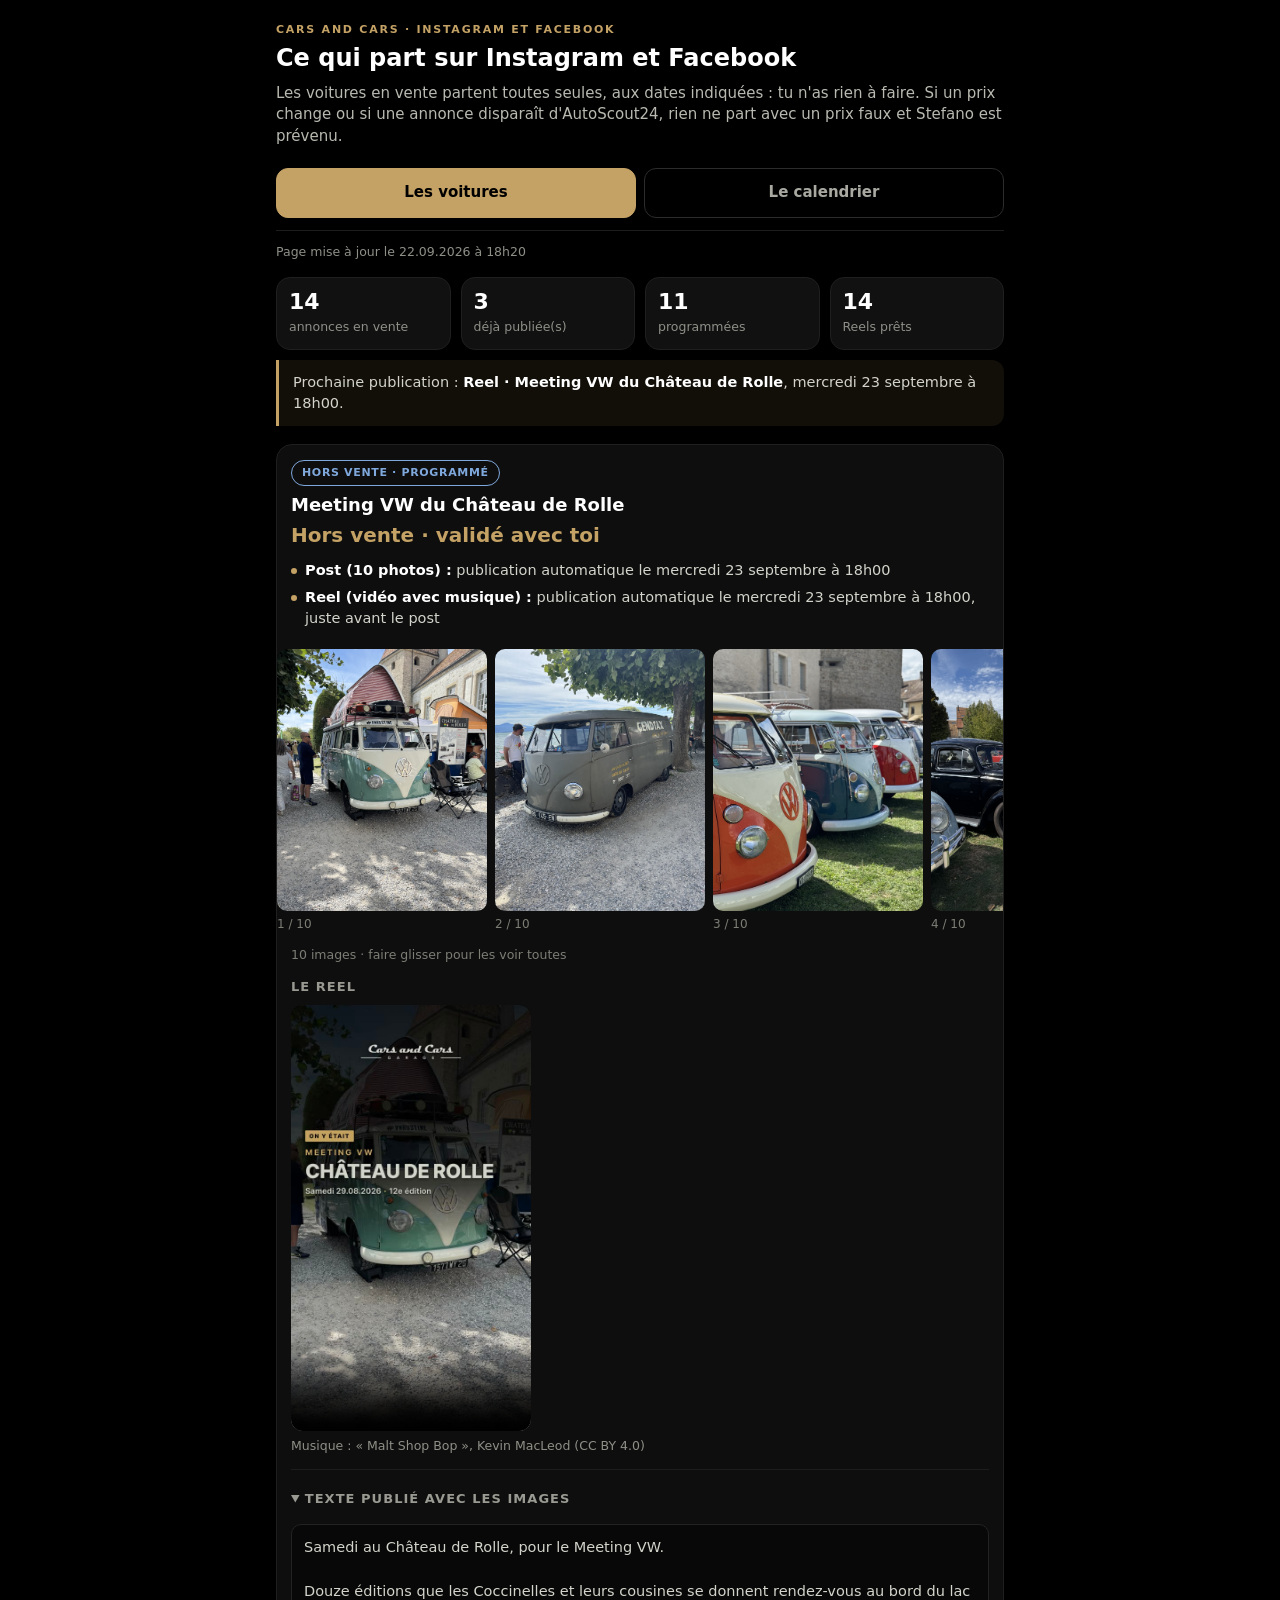
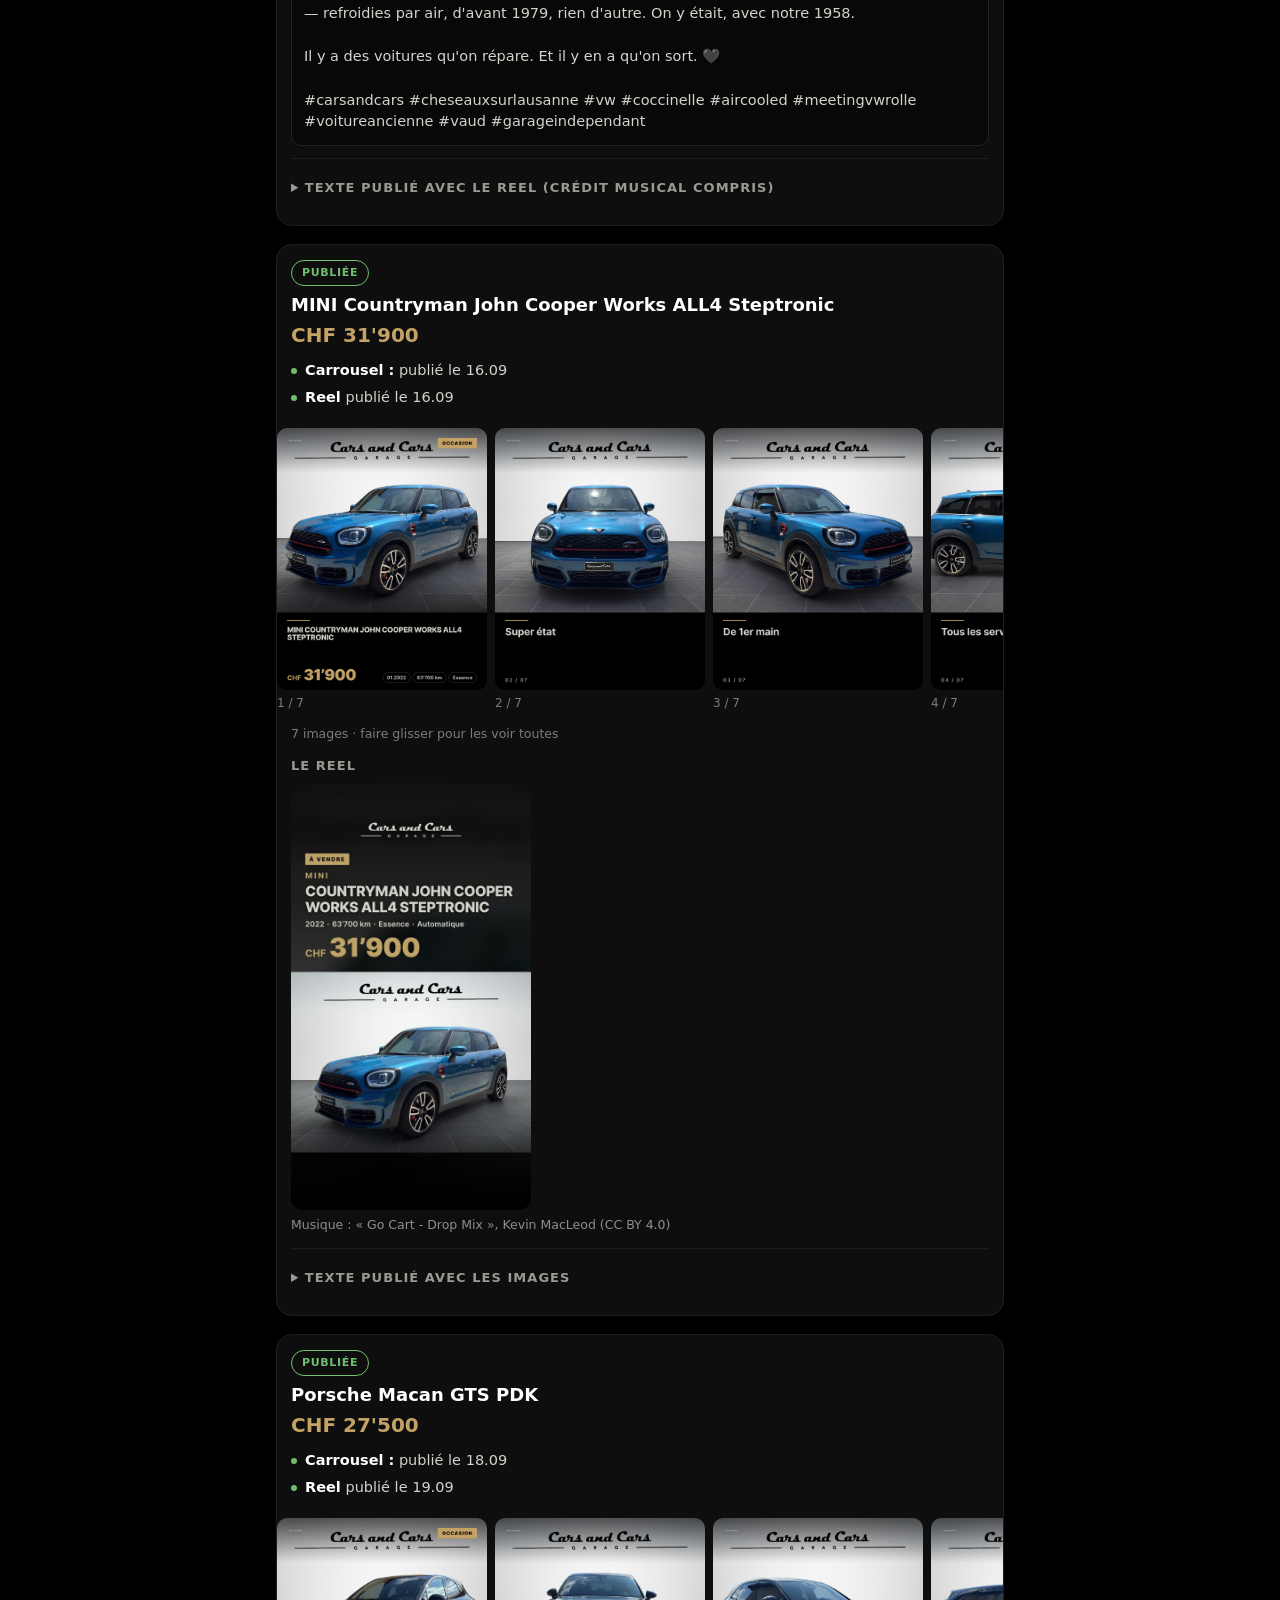
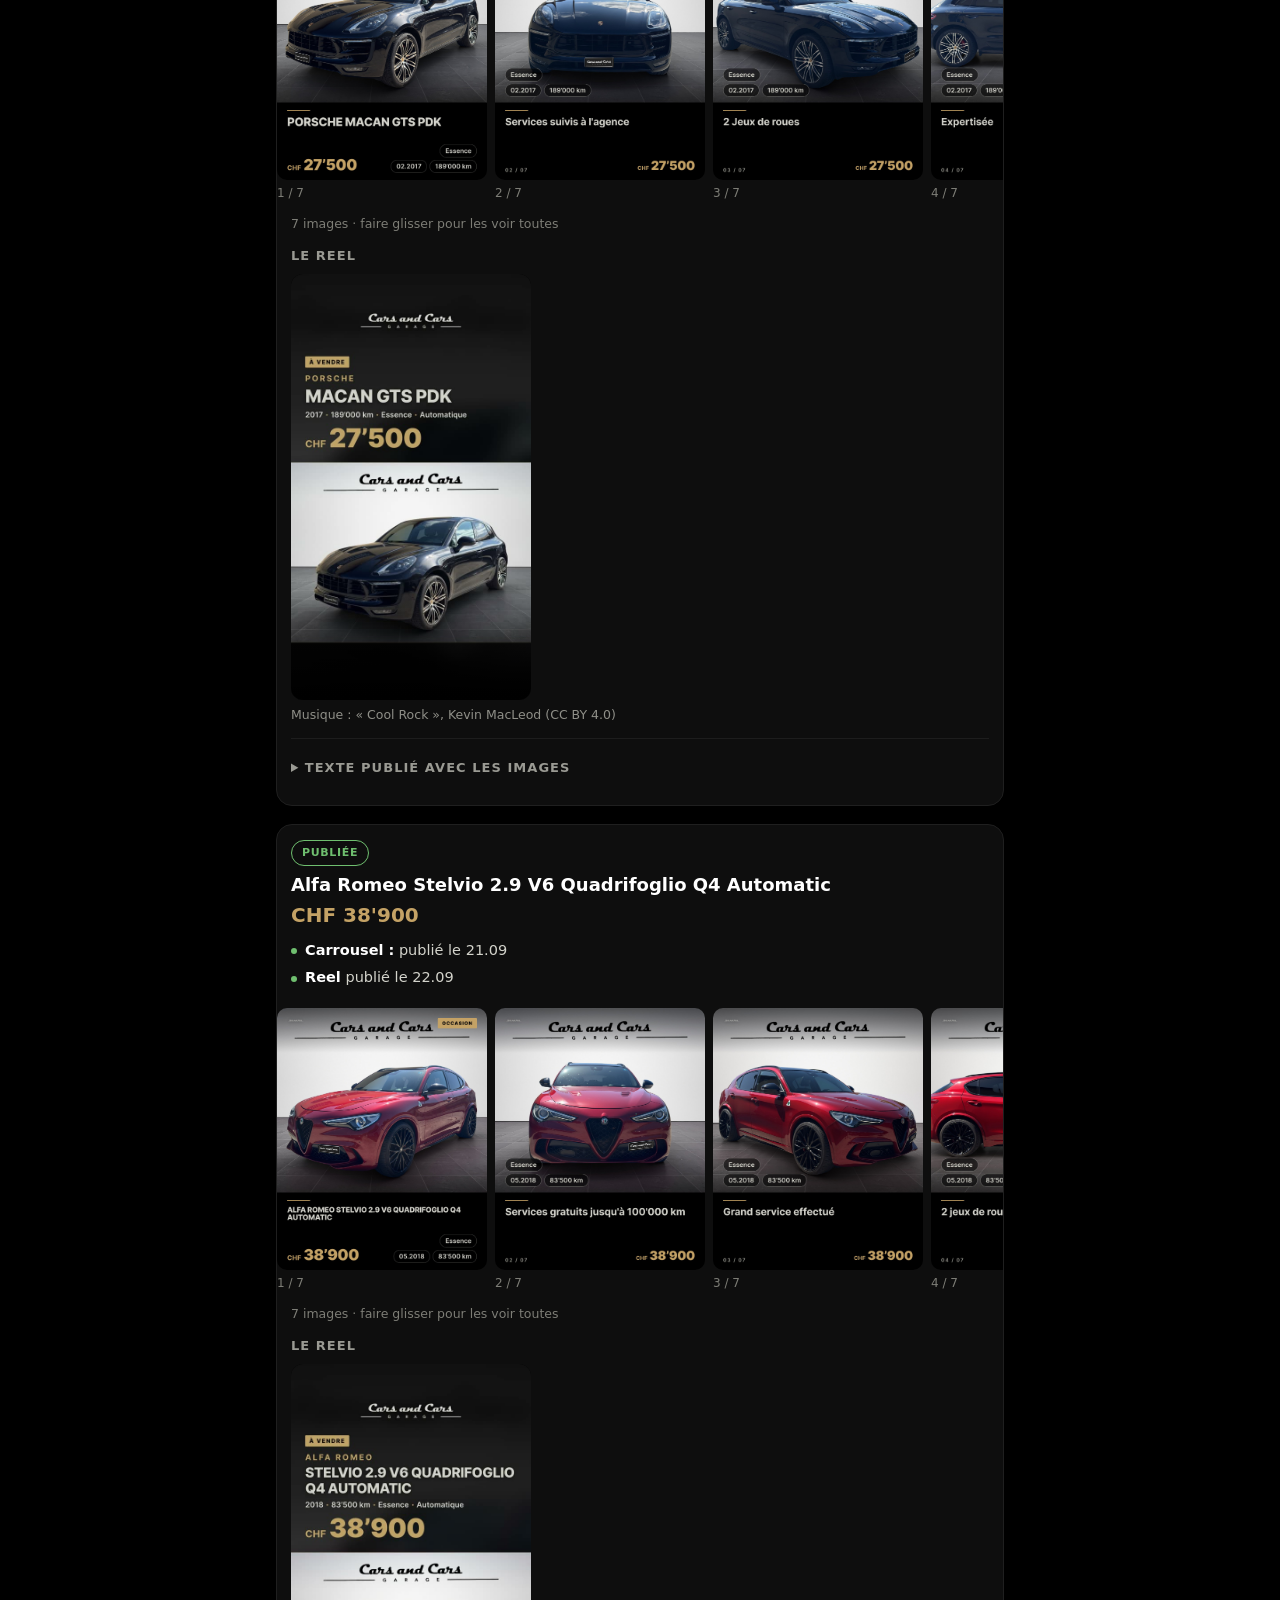
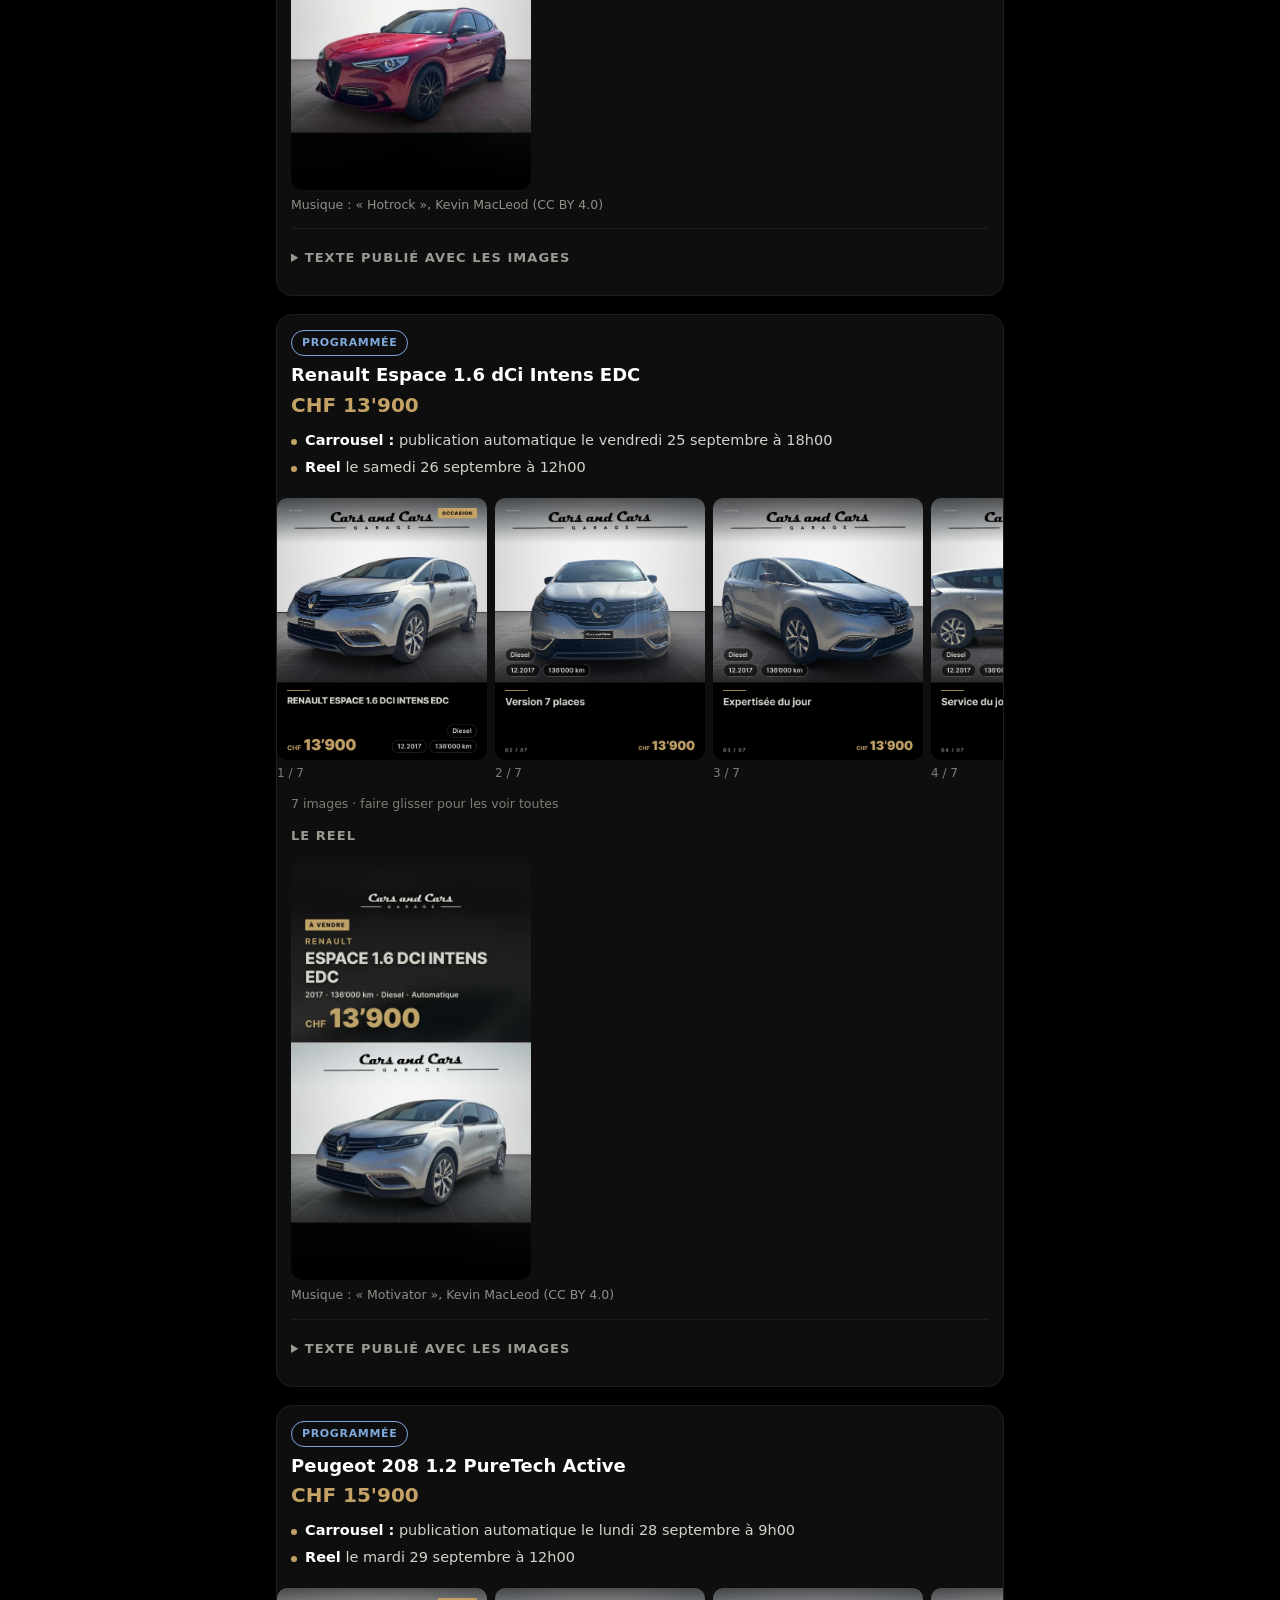
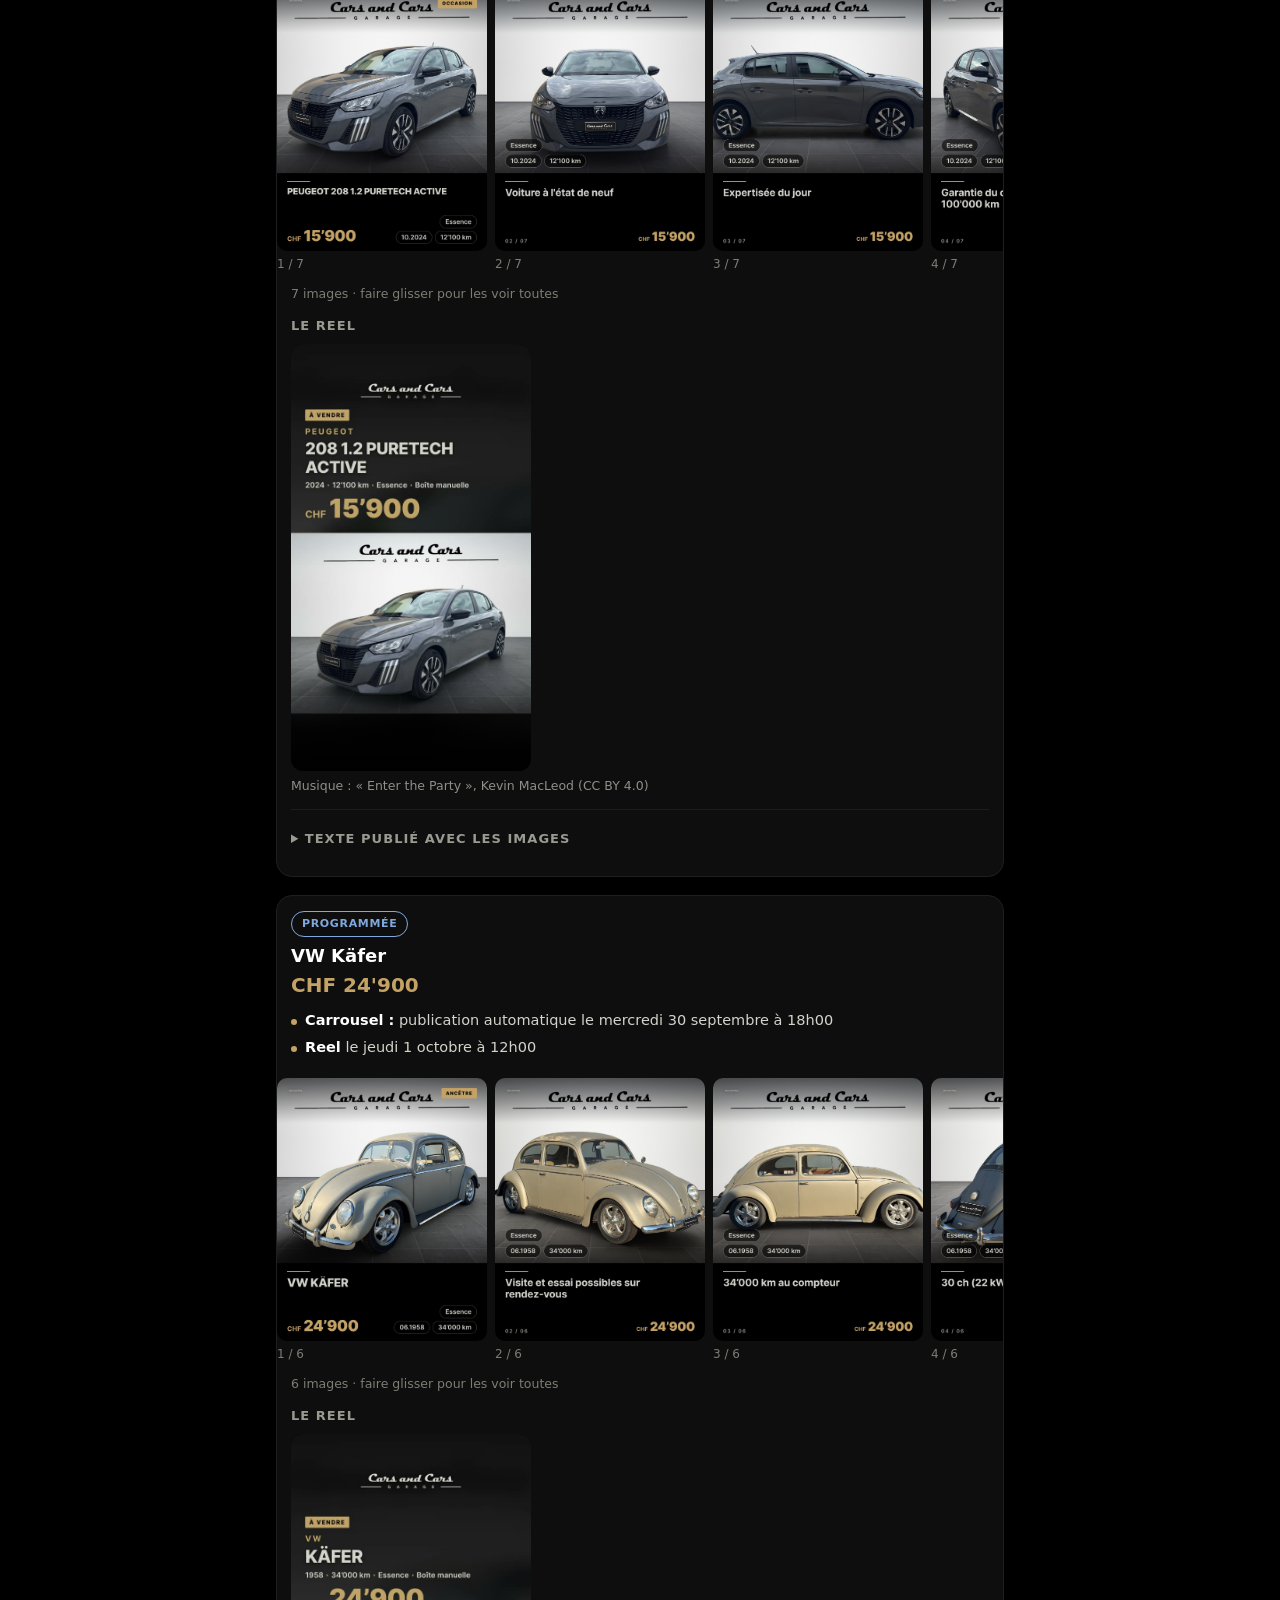
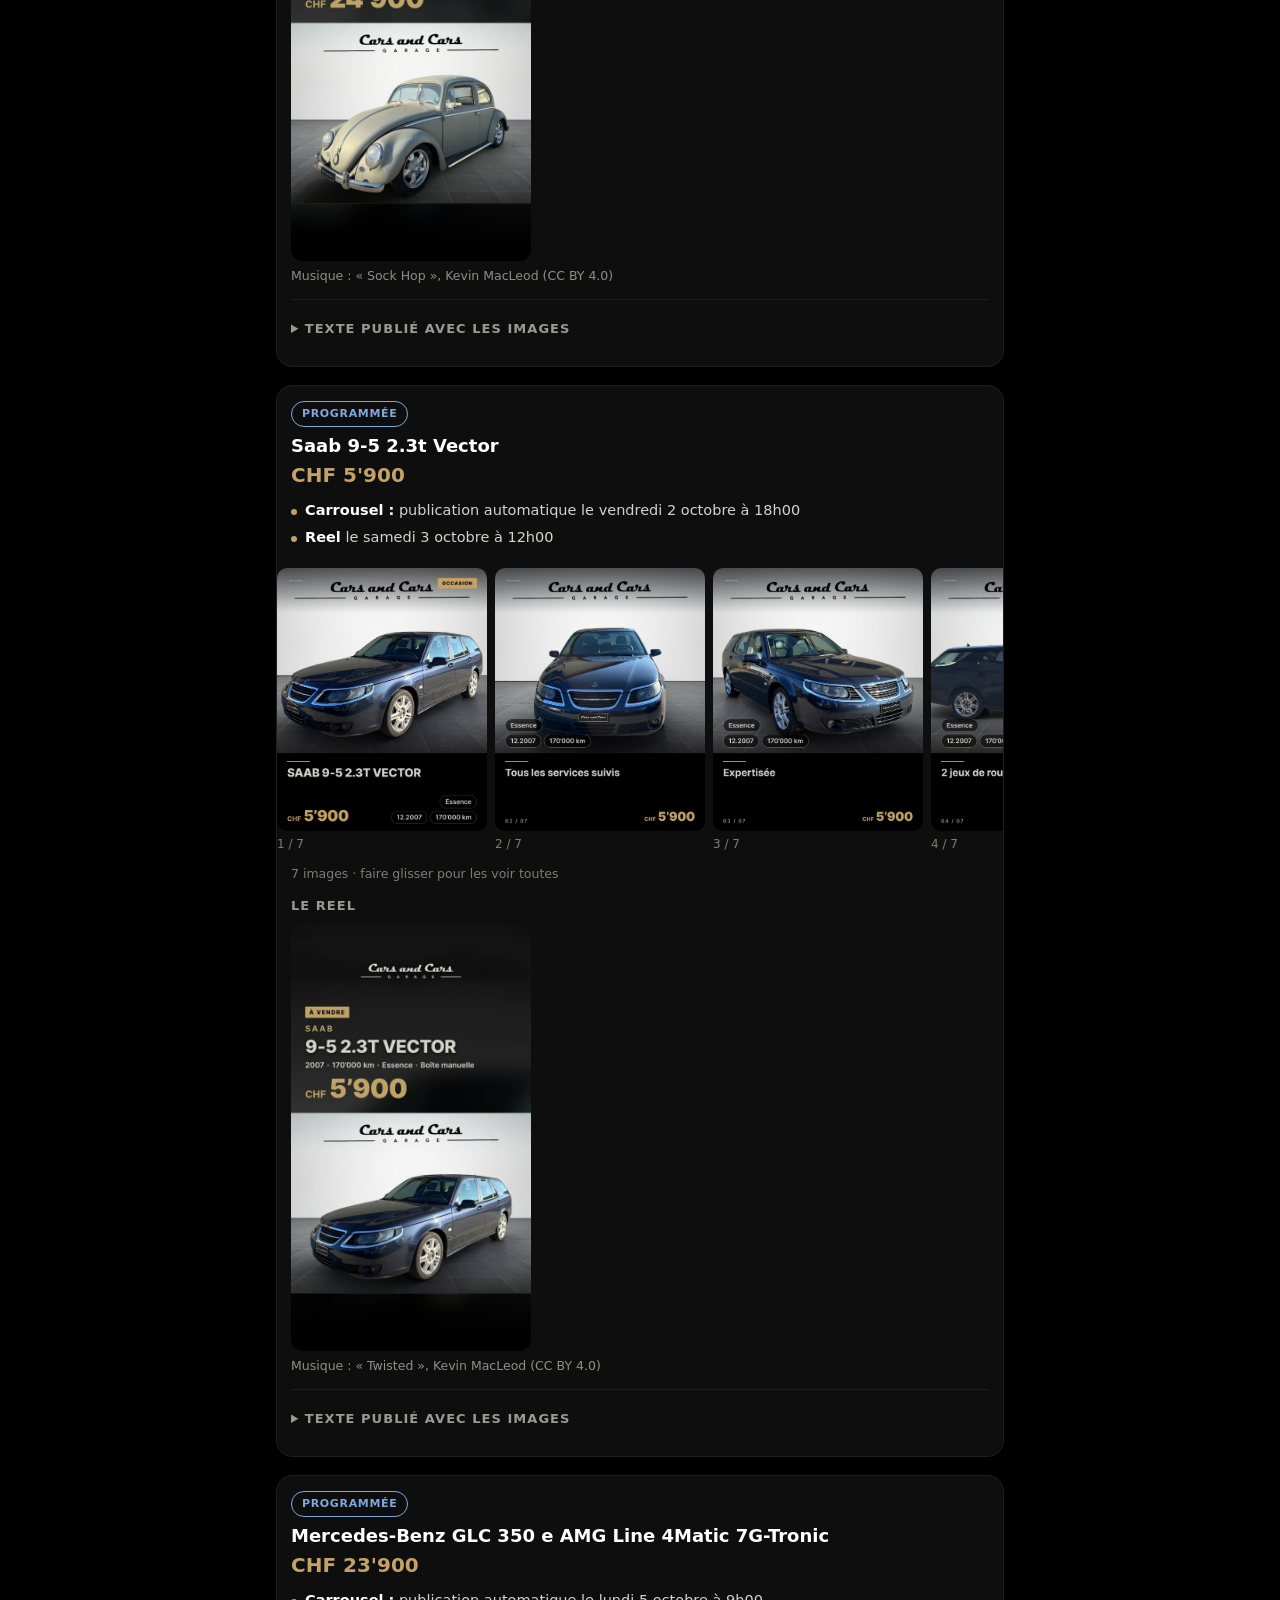
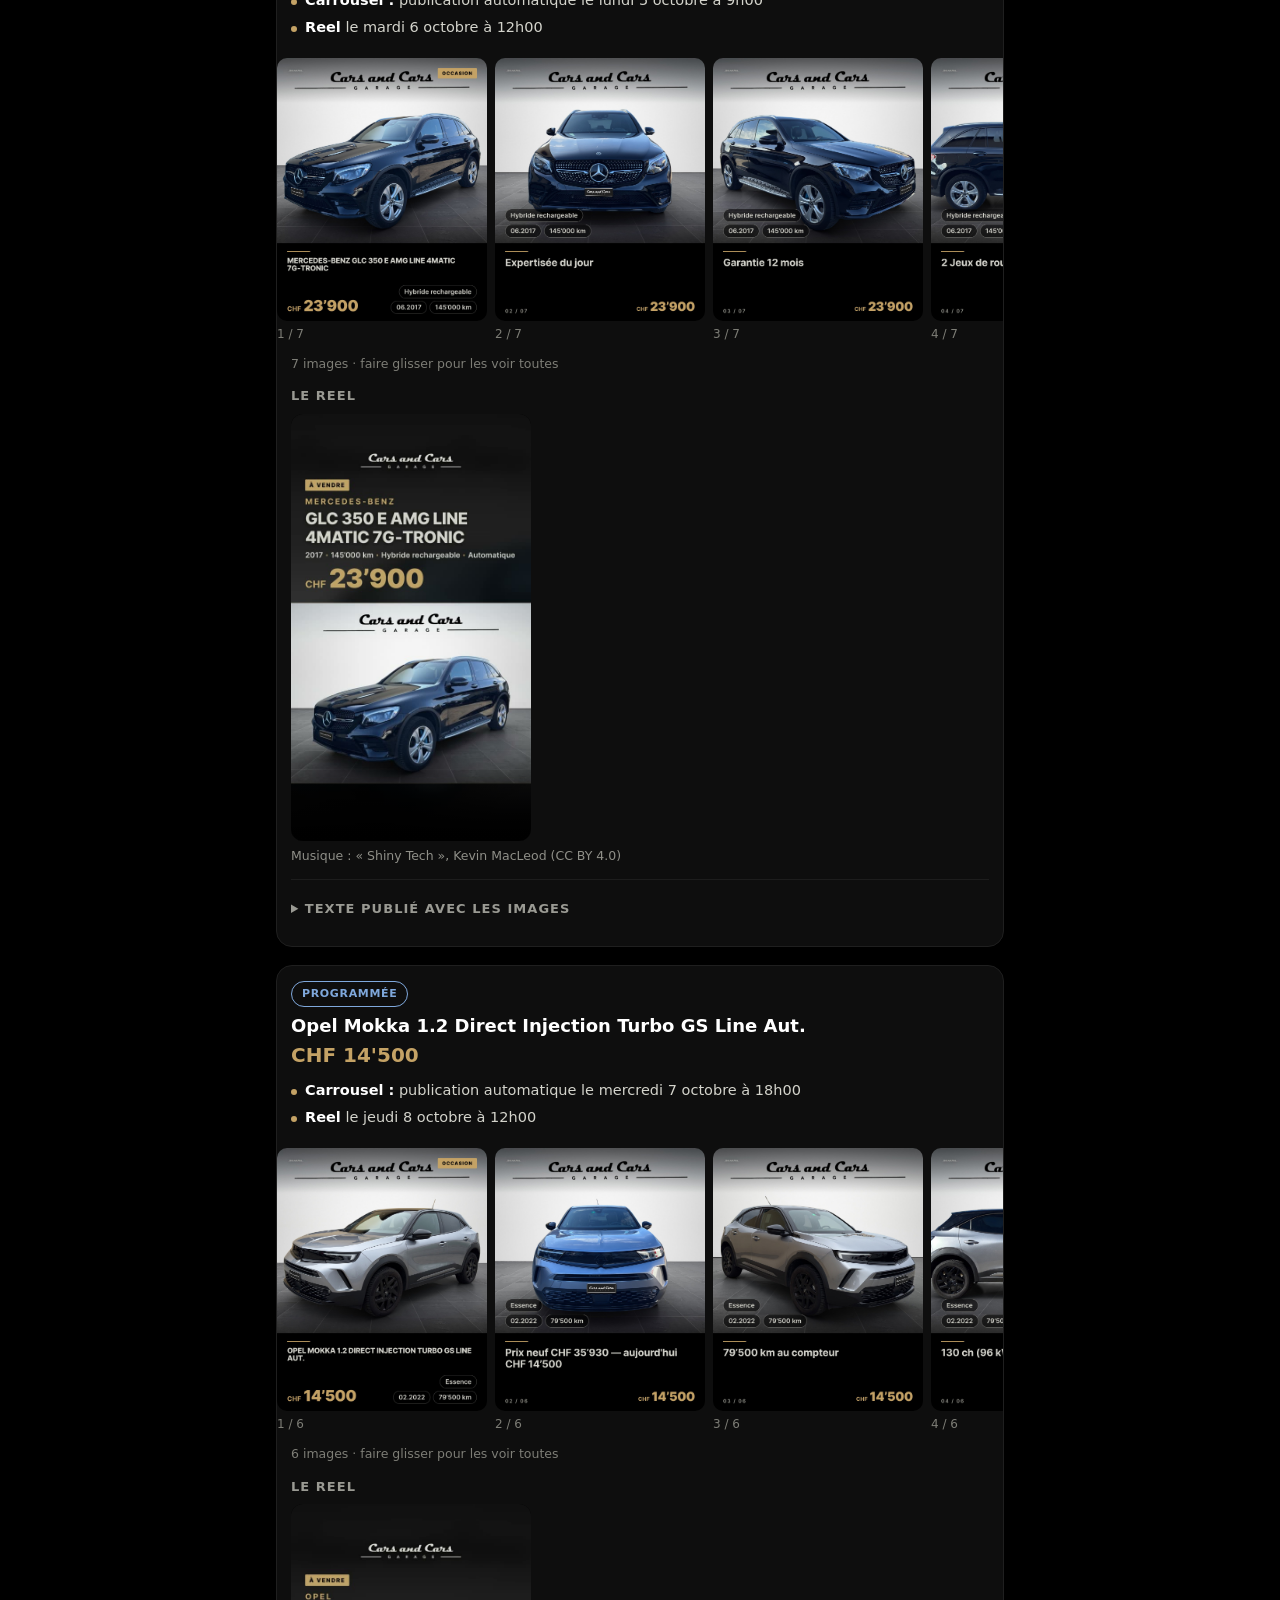
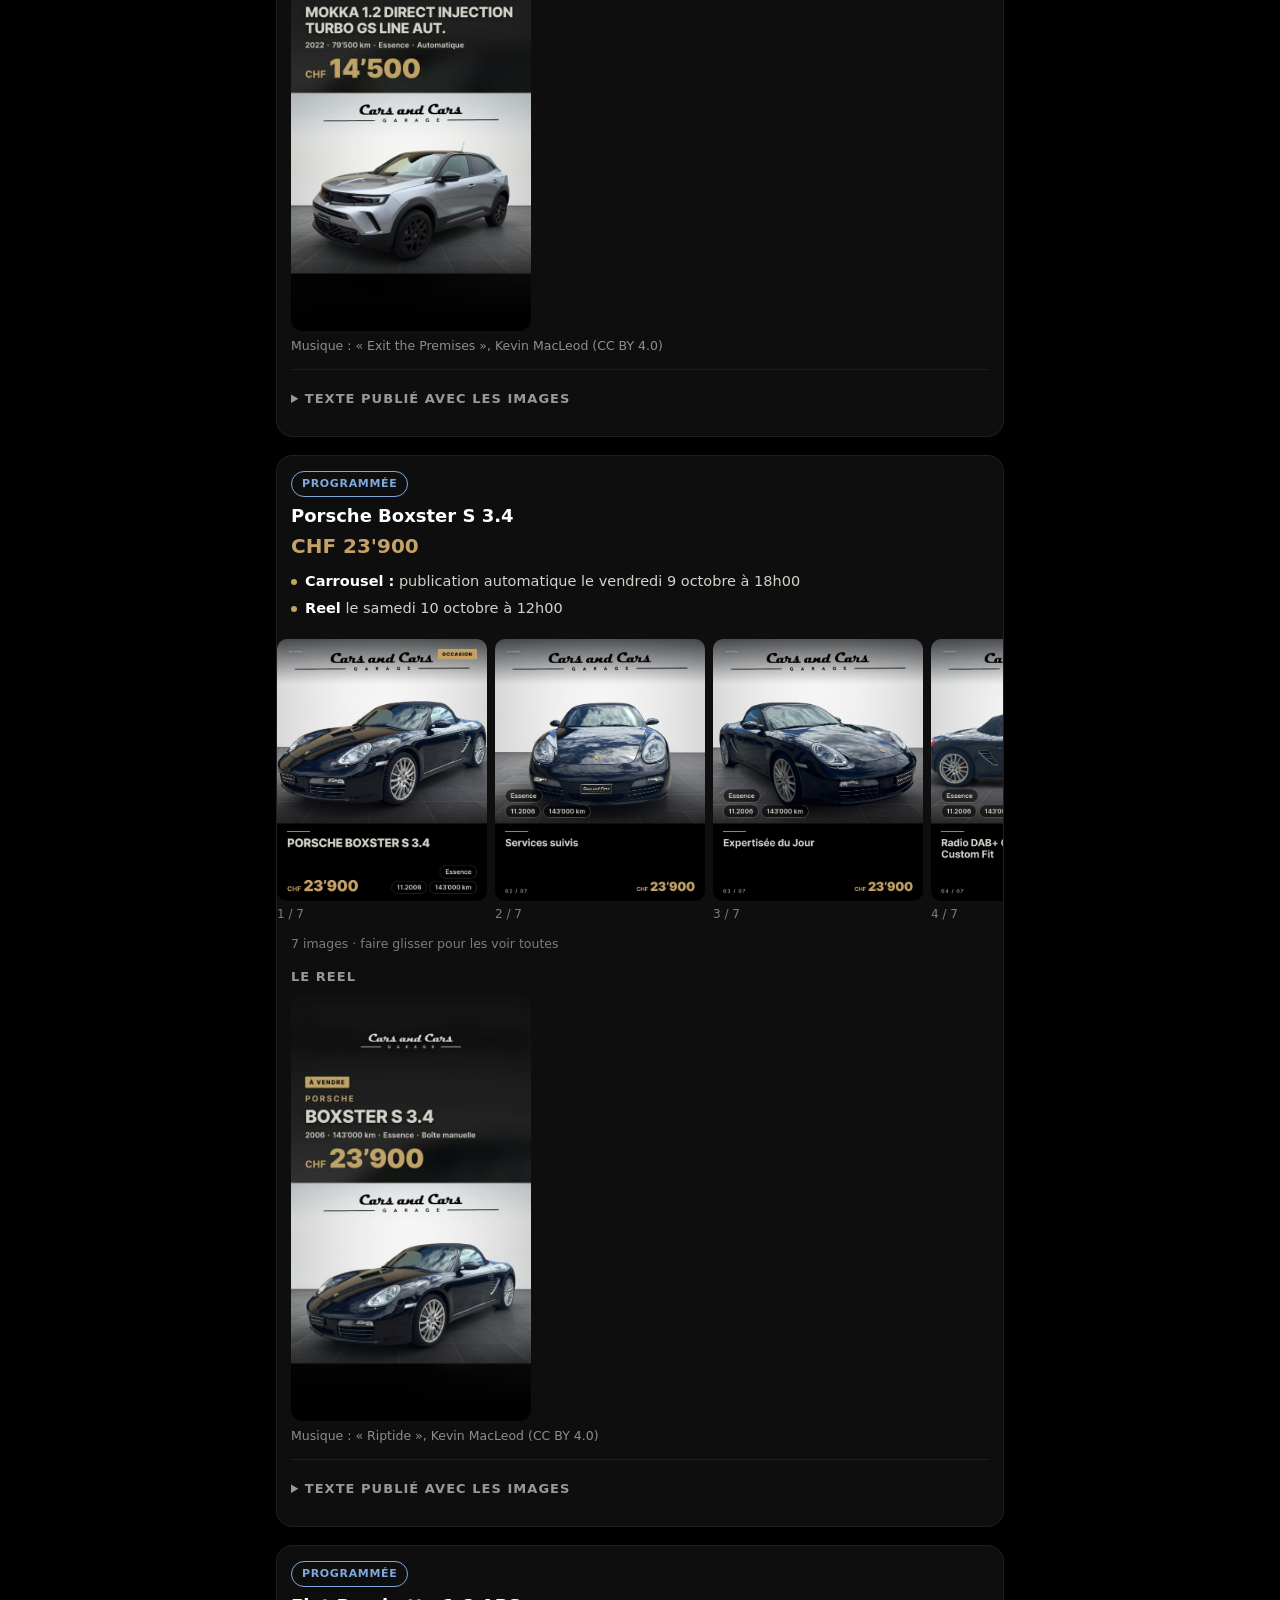
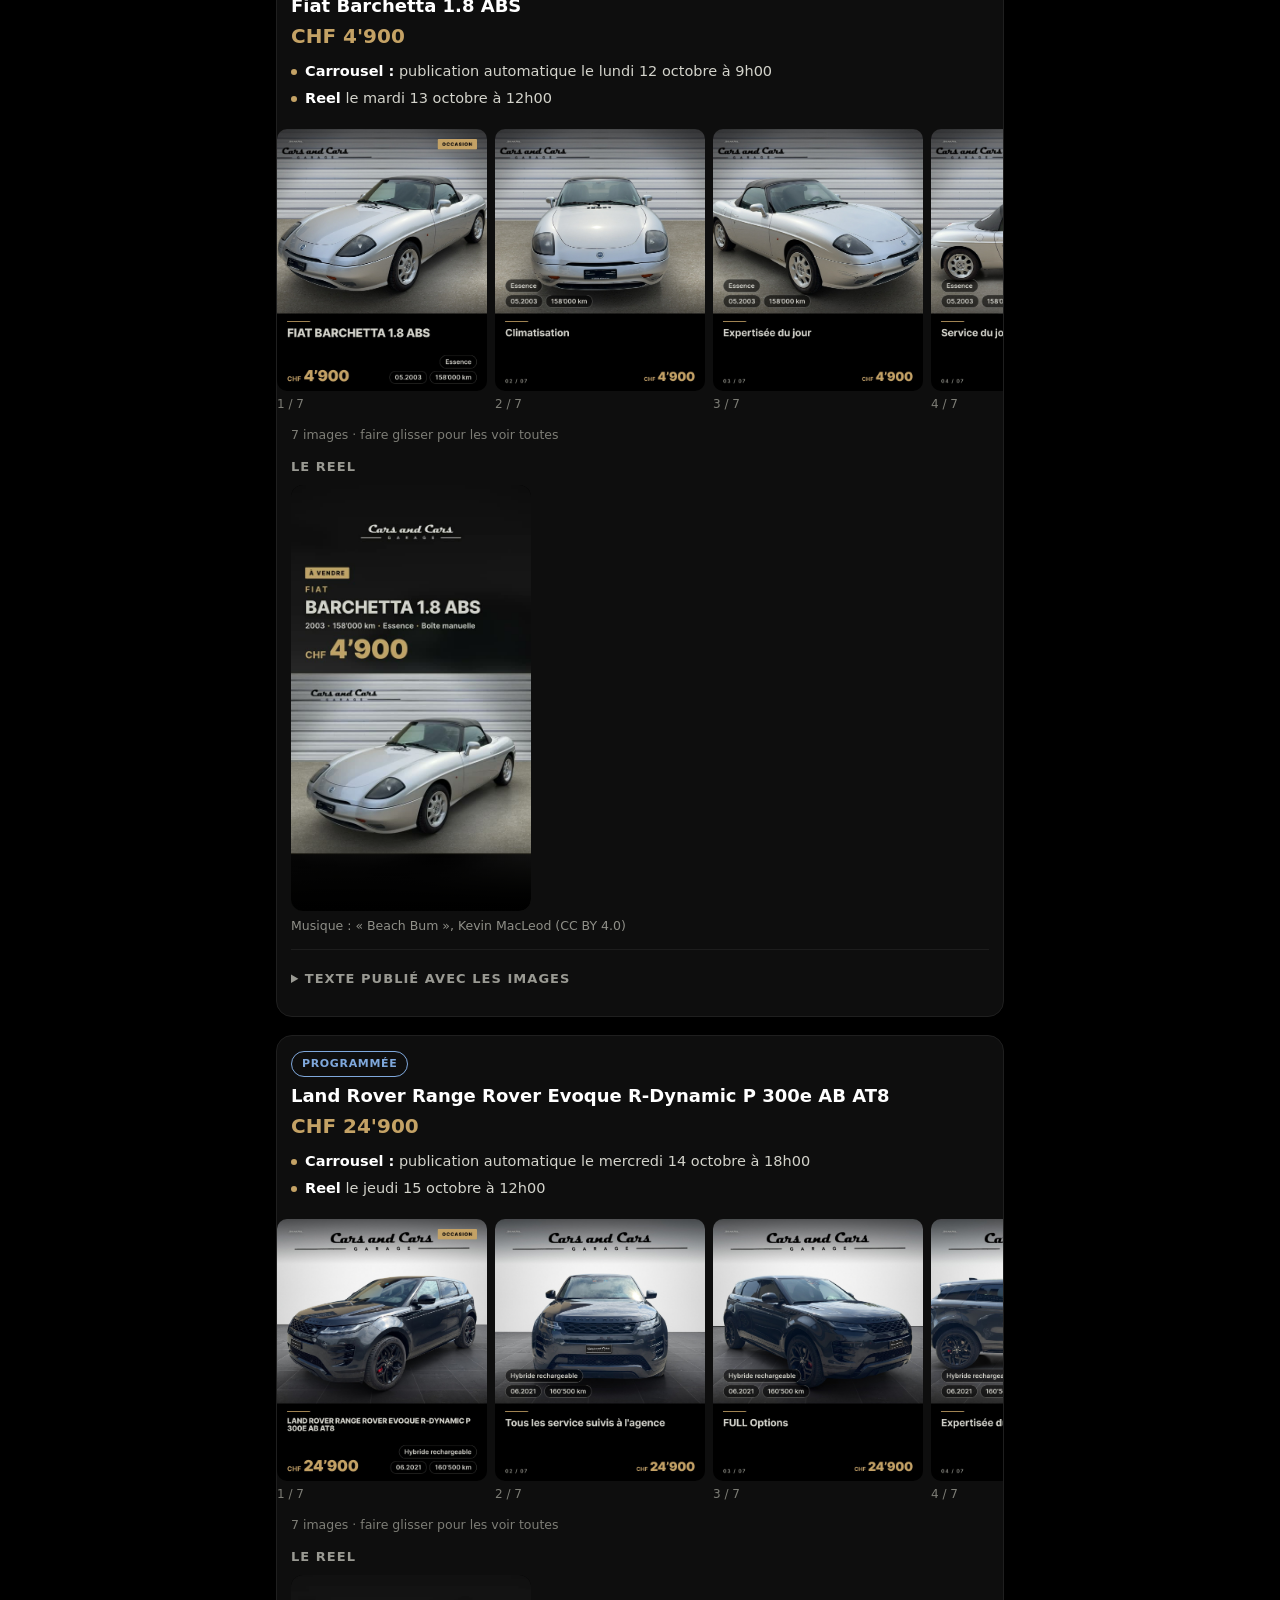
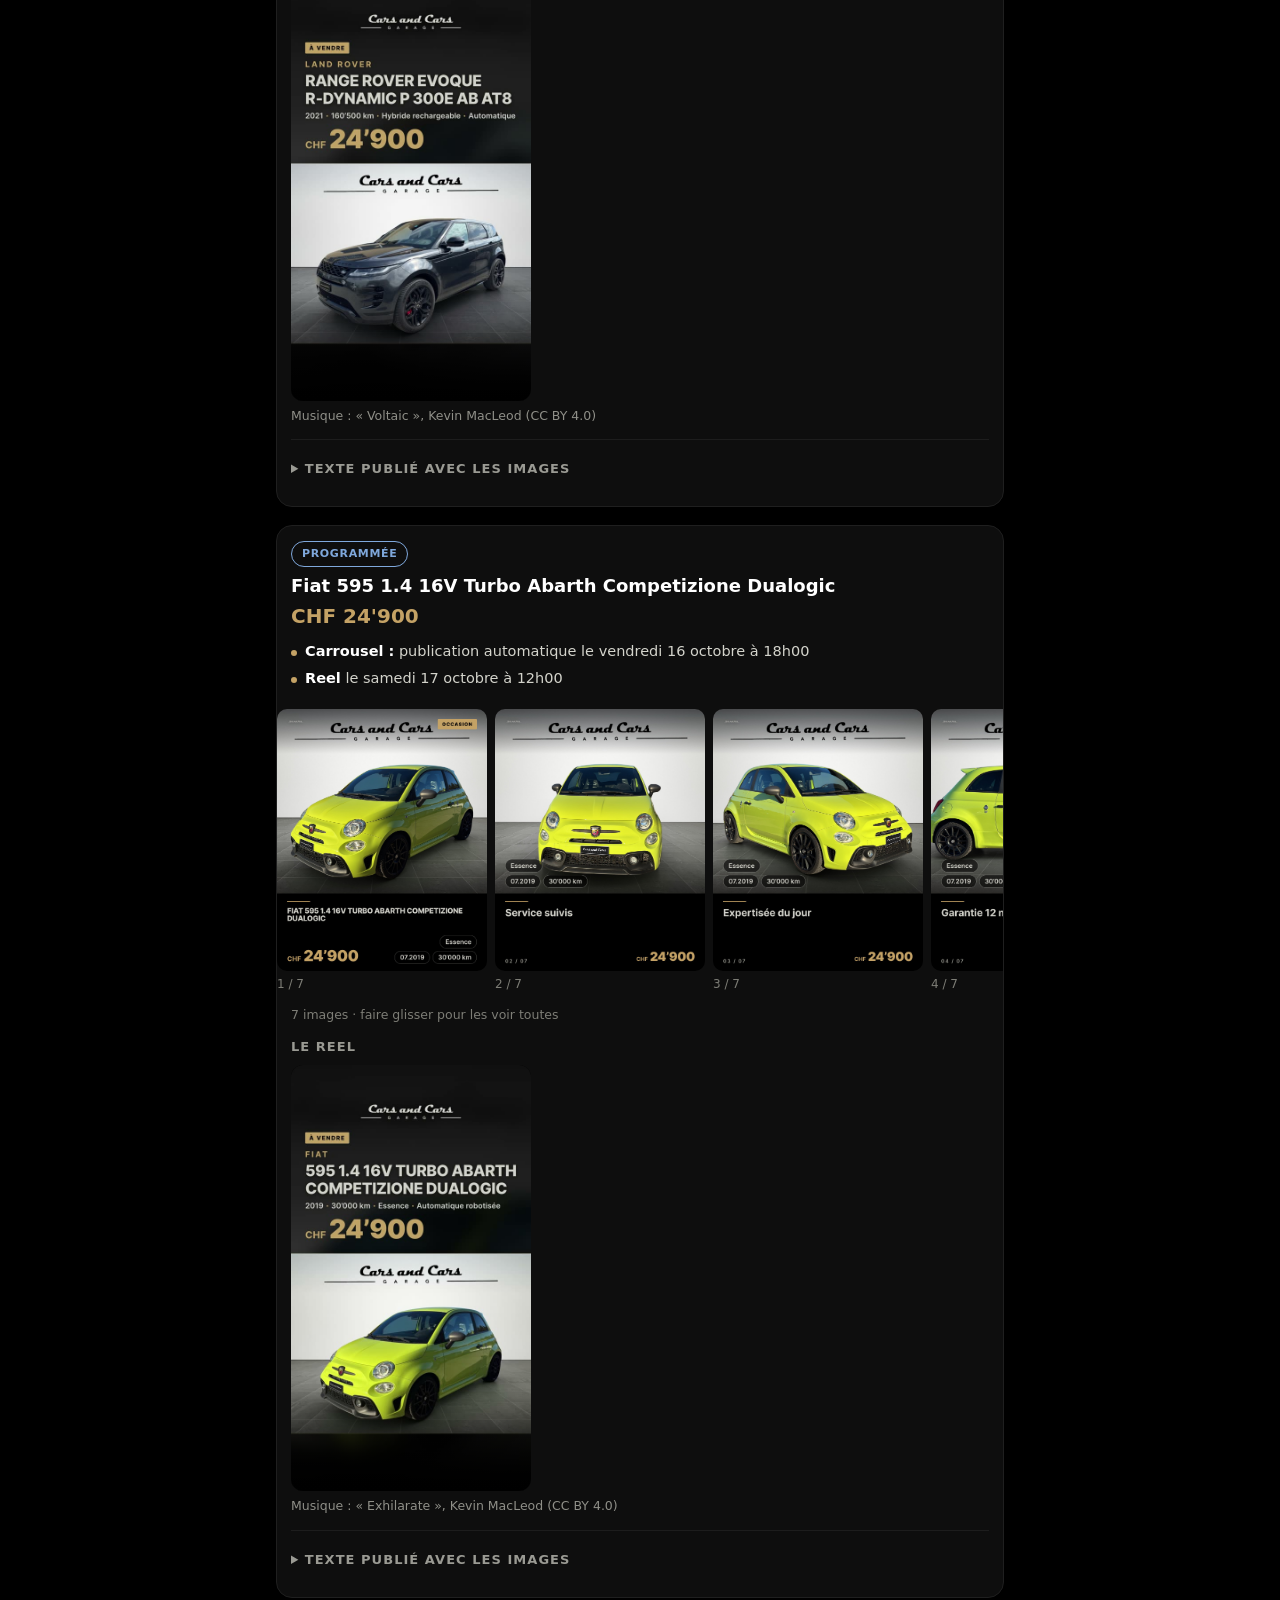
==== commit 3bb0729d: "Page Rolle : carrousel à 10 images Co-Authored-By: Claude Opus 5 (1M context) <noreply@anthropic.com" ====
--- a/index.html
+++ b/index.html
@@ -7,7 +7,7 @@
 <link rel="stylesheet" href="posts.css">
 </head><body>
 <div class="page">
-<header class="entete-page"><p class="sur">Cars and Cars · Instagram et Facebook</p><h1>Ce qui part sur Instagram et Facebook</h1><p class="chapo">Les voitures en vente partent toutes seules, aux dates indiquées : tu n&#x27;as rien à faire. Si un prix change ou si une annonce disparaît d&#x27;AutoScout24, rien ne part avec un prix faux et Stefano est prévenu.</p></header><nav class="nav"><a href="programme.html" class="on">Les voitures</a><a href="echeancier.html" class="">Le calendrier</a></nav><p class="maj">Page mise à jour le 22.09.2026 à 17h56</p><section class="chiffres"><div class="chiffre"><b>14</b><span>annonces en vente</span></div><div class="chiffre"><b>3</b><span>déjà publiée(s)</span></div><div class="chiffre"><b>11</b><span>programmées</span></div><div class="chiffre"><b>14</b><span>Reels prêts</span></div></section><p class="prochaine">Prochaine publication : <b>Reel · Meeting VW du Château de Rolle</b>, mercredi 23 septembre à 18h00.</p><main><article class="voiture" id="hv-sortie-rolle-2026"><div class="tete"><span class="pastille p-programme">Hors vente · programmé</span><h2>Meeting VW du Château de Rolle</h2><p class="prix">Hors vente · validé avec toi</p><ul class="dates"><li class=""><b>Post (7 photos) :</b> publication automatique le mercredi 23 septembre à 18h00</li><li class=""><b>Reel (vidéo avec musique) :</b> publication automatique le mercredi 23 septembre à 18h00, juste avant le post</li></ul></div><div class="bande"><div class="dia"><img src="img/HV_sortie-rolle-2026__01_img_9788.jpg" alt="Image 1 sur 7" width="1080" height="1350" loading="eager"><span>1 / 7</span></div><div class="dia"><img src="img/HV_sortie-rolle-2026__02_img_9789.jpg" alt="Image 2 sur 7" width="1080" height="1350" loading="eager"><span>2 / 7</span></div><div class="dia"><img src="img/HV_sortie-rolle-2026__03_img_9799.jpg" alt="Image 3 sur 7" width="1080" height="1350" loading="lazy"><span>3 / 7</span></div><div class="dia"><img src="img/HV_sortie-rolle-2026__04_img_9807.jpg" alt="Image 4 sur 7" width="1080" height="1350" loading="lazy"><span>4 / 7</span></div><div class="dia"><img src="img/HV_sortie-rolle-2026__05_img_9808.jpg" alt="Image 5 sur 7" width="1080" height="1350" loading="lazy"><span>5 / 7</span></div><div class="dia"><img src="img/HV_sortie-rolle-2026__06_img_9811.jpg" alt="Image 6 sur 7" width="1080" height="1350" loading="lazy"><span>6 / 7</span></div><div class="dia"><img src="img/HV_sortie-rolle-2026__07_img_9813.jpg" alt="Image 7 sur 7" width="1080" height="1350" loading="lazy"><span>7 / 7</span></div></div><p class="glisser">7 images · faire glisser pour les voir toutes</p><div class="reel"><h3>Le Reel</h3><video controls playsinline preload="none" poster="affiches/reel_HV_sortie-rolle-2026.jpg" src="img/REEL_HV_sortie-rolle-2026__reel_HV_sortie-rolle-2026.mp4"></video><p>Musique : « Malt Shop Bop », Kevin MacLeod (CC BY 4.0)</p></div><details class="texte" open><summary>Texte publié avec les images</summary><div class="legende">Samedi au Château de Rolle, pour le Meeting VW.
+<header class="entete-page"><p class="sur">Cars and Cars · Instagram et Facebook</p><h1>Ce qui part sur Instagram et Facebook</h1><p class="chapo">Les voitures en vente partent toutes seules, aux dates indiquées : tu n&#x27;as rien à faire. Si un prix change ou si une annonce disparaît d&#x27;AutoScout24, rien ne part avec un prix faux et Stefano est prévenu.</p></header><nav class="nav"><a href="programme.html" class="on">Les voitures</a><a href="echeancier.html" class="">Le calendrier</a></nav><p class="maj">Page mise à jour le 22.09.2026 à 18h20</p><section class="chiffres"><div class="chiffre"><b>14</b><span>annonces en vente</span></div><div class="chiffre"><b>3</b><span>déjà publiée(s)</span></div><div class="chiffre"><b>11</b><span>programmées</span></div><div class="chiffre"><b>14</b><span>Reels prêts</span></div></section><p class="prochaine">Prochaine publication : <b>Reel · Meeting VW du Château de Rolle</b>, mercredi 23 septembre à 18h00.</p><main><article class="voiture" id="hv-sortie-rolle-2026"><div class="tete"><span class="pastille p-programme">Hors vente · programmé</span><h2>Meeting VW du Château de Rolle</h2><p class="prix">Hors vente · validé avec toi</p><ul class="dates"><li class=""><b>Post (10 photos) :</b> publication automatique le mercredi 23 septembre à 18h00</li><li class=""><b>Reel (vidéo avec musique) :</b> publication automatique le mercredi 23 septembre à 18h00, juste avant le post</li></ul></div><div class="bande"><div class="dia"><img src="img/HV_sortie-rolle-2026__01_img_9788.jpg" alt="Image 1 sur 10" width="1080" height="1350" loading="eager"><span>1 / 10</span></div><div class="dia"><img src="img/HV_sortie-rolle-2026__02_img_9789.jpg" alt="Image 2 sur 10" width="1080" height="1350" loading="eager"><span>2 / 10</span></div><div class="dia"><img src="img/HV_sortie-rolle-2026__03_img_9799.jpg" alt="Image 3 sur 10" width="1080" height="1350" loading="lazy"><span>3 / 10</span></div><div class="dia"><img src="img/HV_sortie-rolle-2026__04_img_9807.jpg" alt="Image 4 sur 10" width="1080" height="1350" loading="lazy"><span>4 / 10</span></div><div class="dia"><img src="img/HV_sortie-rolle-2026__05_img_9808.jpg" alt="Image 5 sur 10" width="1080" height="1350" loading="lazy"><span>5 / 10</span></div><div class="dia"><img src="img/HV_sortie-rolle-2026__06_img_9811.jpg" alt="Image 6 sur 10" width="1080" height="1350" loading="lazy"><span>6 / 10</span></div><div class="dia"><img src="img/HV_sortie-rolle-2026__07_img_9813.jpg" alt="Image 7 sur 10" width="1080" height="1350" loading="lazy"><span>7 / 10</span></div><div class="dia"><img src="img/HV_sortie-rolle-2026__08_img_9796.jpg" alt="Image 8 sur 10" width="1080" height="1350" loading="lazy"><span>8 / 10</span></div><div class="dia"><img src="img/HV_sortie-rolle-2026__09_img_9797.jpg" alt="Image 9 sur 10" width="1080" height="1350" loading="lazy"><span>9 / 10</span></div><div class="dia"><img src="img/HV_sortie-rolle-2026__10_img_9820.jpg" alt="Image 10 sur 10" width="1080" height="1350" loading="lazy"><span>10 / 10</span></div></div><p class="glisser">10 images · faire glisser pour les voir toutes</p><div class="reel"><h3>Le Reel</h3><video controls playsinline preload="none" poster="affiches/reel_HV_sortie-rolle-2026.jpg" src="img/REEL_HV_sortie-rolle-2026__reel_HV_sortie-rolle-2026.mp4"></video><p>Musique : « Malt Shop Bop », Kevin MacLeod (CC BY 4.0)</p></div><details class="texte" open><summary>Texte publié avec les images</summary><div class="legende">Samedi au Château de Rolle, pour le Meeting VW.
 
 Douze éditions que les Coccinelles et leurs cousines se donnent rendez-vous au bord du lac — refroidies par air, d&#x27;avant 1979, rien d&#x27;autre. On y était, avec notre 1958.
 
@@ -142,6 +142,6 @@
 
 C&#x27;est aussi comme ça qu&#x27;on apprend le métier. 🔧
 
-#carsandcars #lemanretro #blonay #stlegier #rivieravaudoise #voitureancienne #oldtimer #camaro #vaud #passionauto</div></details></div></section><p class="pied">Page mise à jour le 22.09.2026 à 17h56 · calendrier du 22.09 à 17h53 · annonces AutoScout24 relevées le 16.09 à 18h26</p>
+#carsandcars #lemanretro #blonay #stlegier #rivieravaudoise #voitureancienne #oldtimer #camaro #vaud #passionauto</div></details></div></section><p class="pied">Page mise à jour le 22.09.2026 à 18h20 · calendrier du 22.09 à 18h19 · annonces AutoScout24 relevées le 16.09 à 18h26</p>
 </div>
 </body></html>
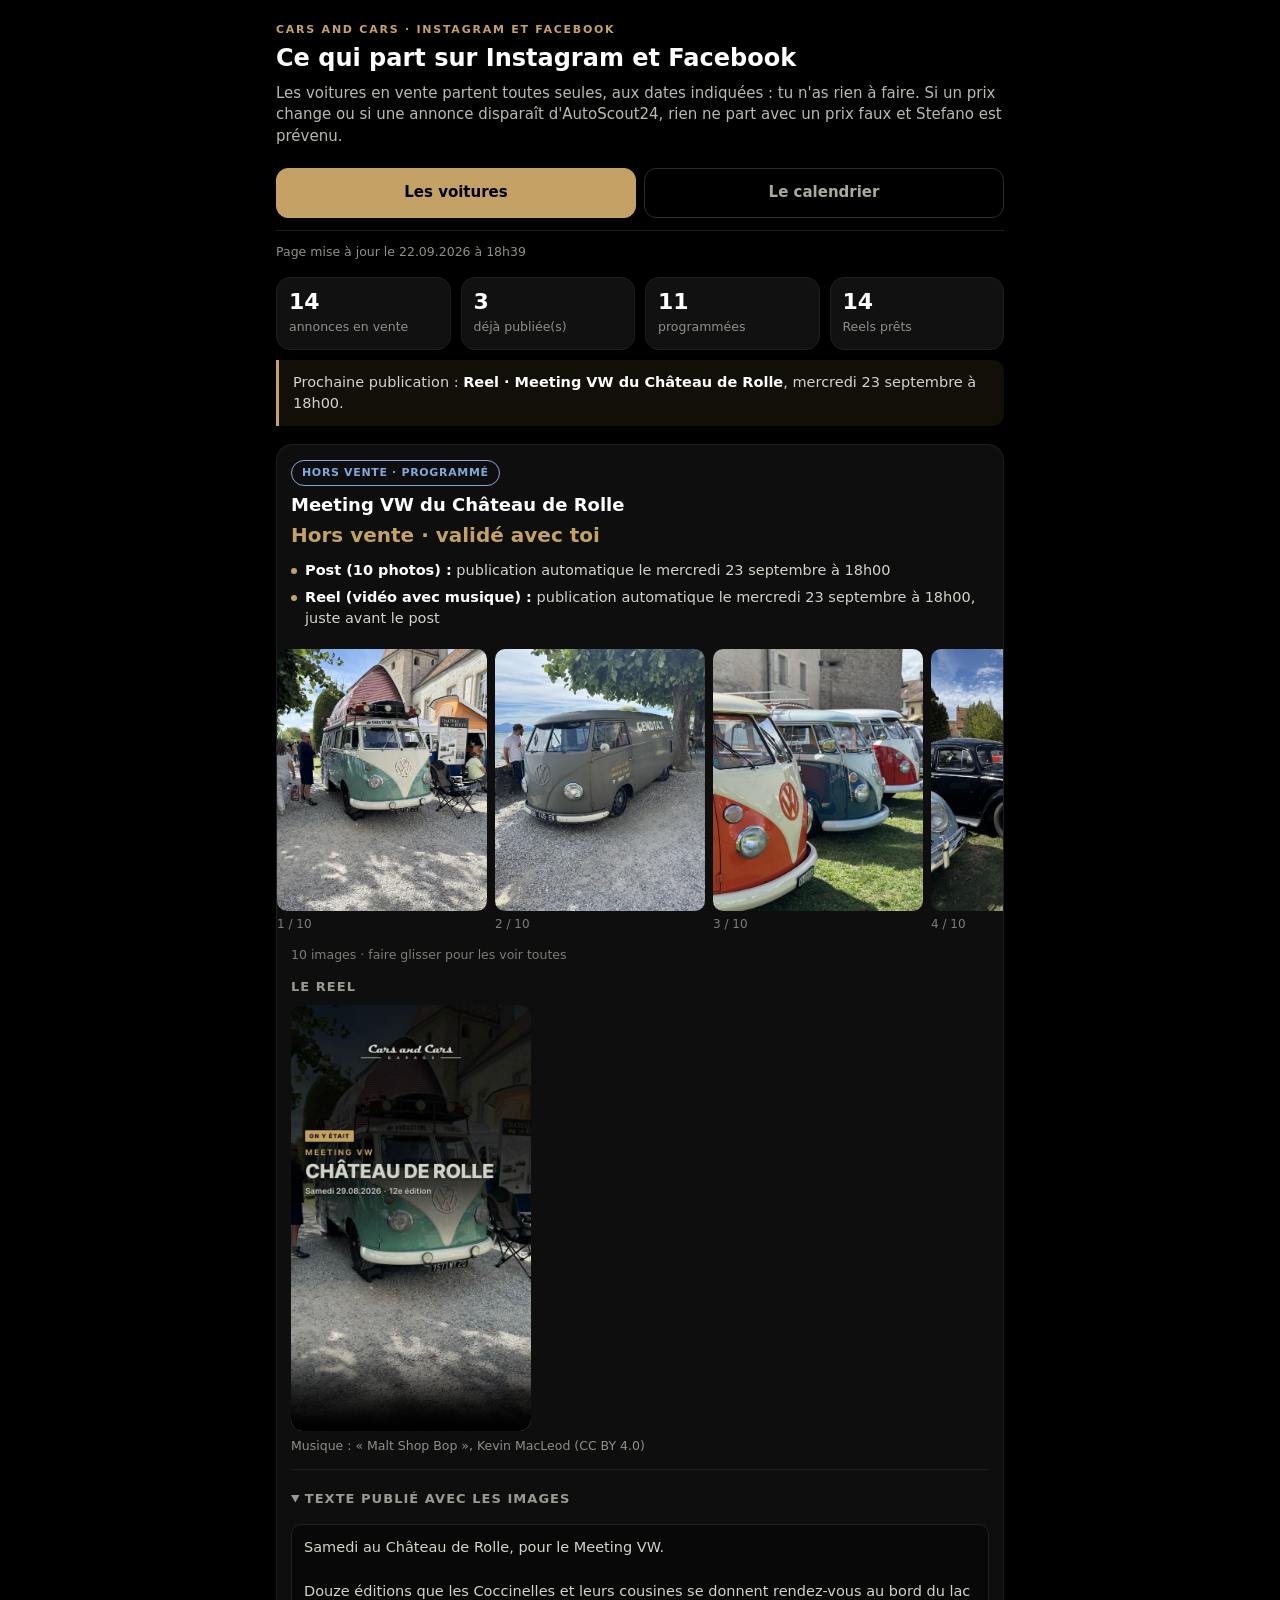
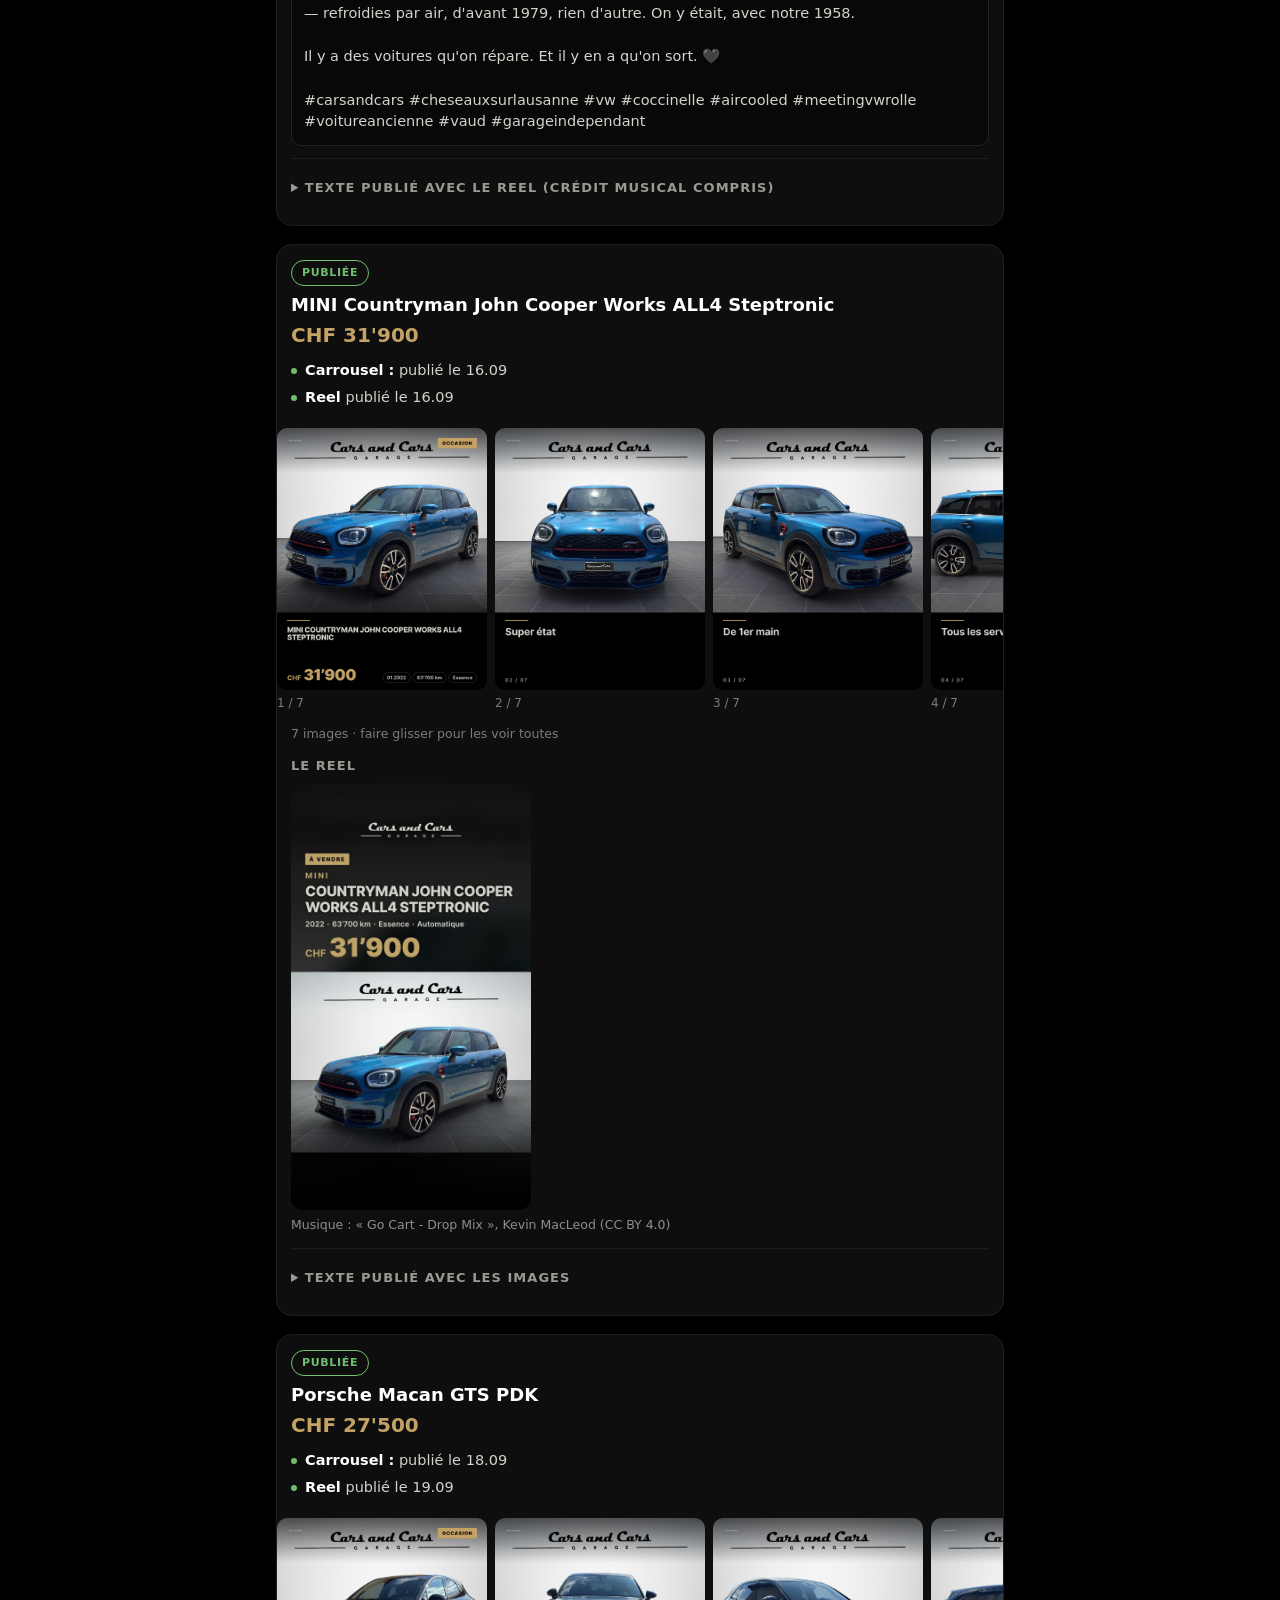
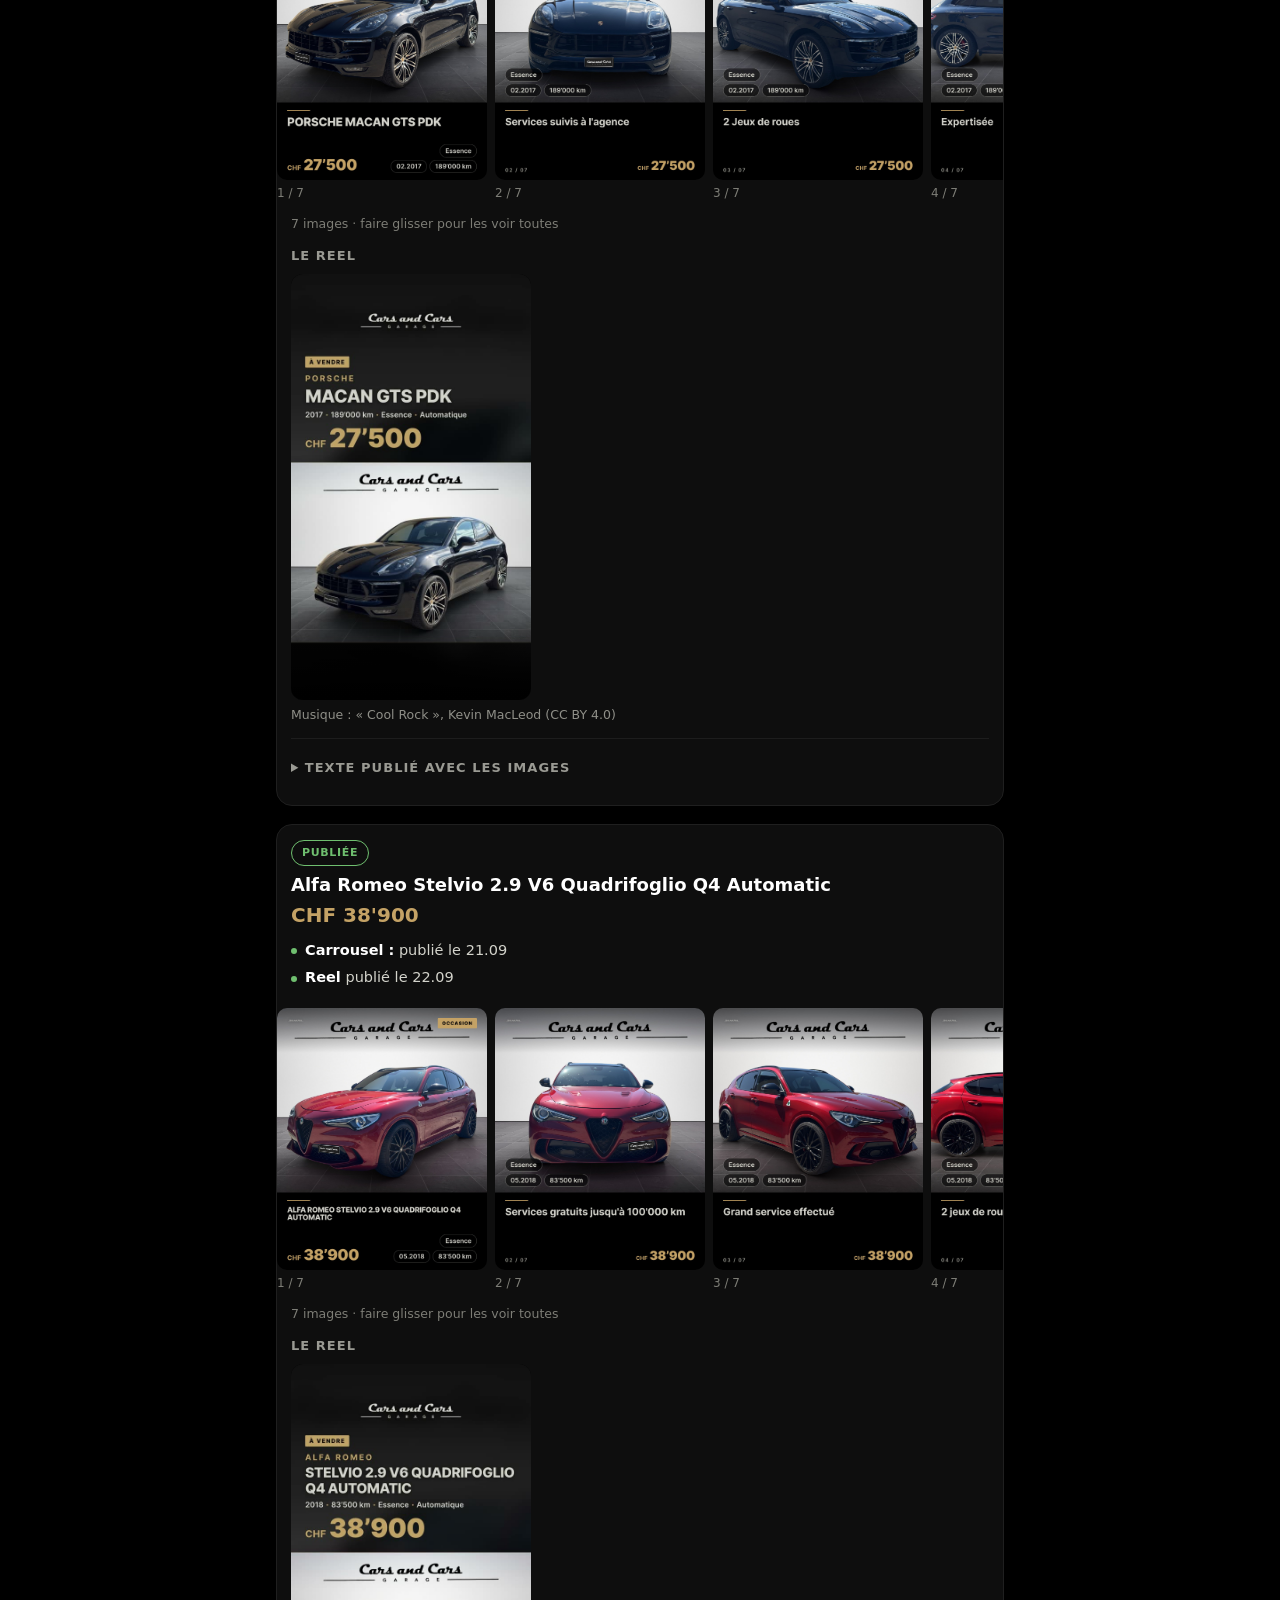
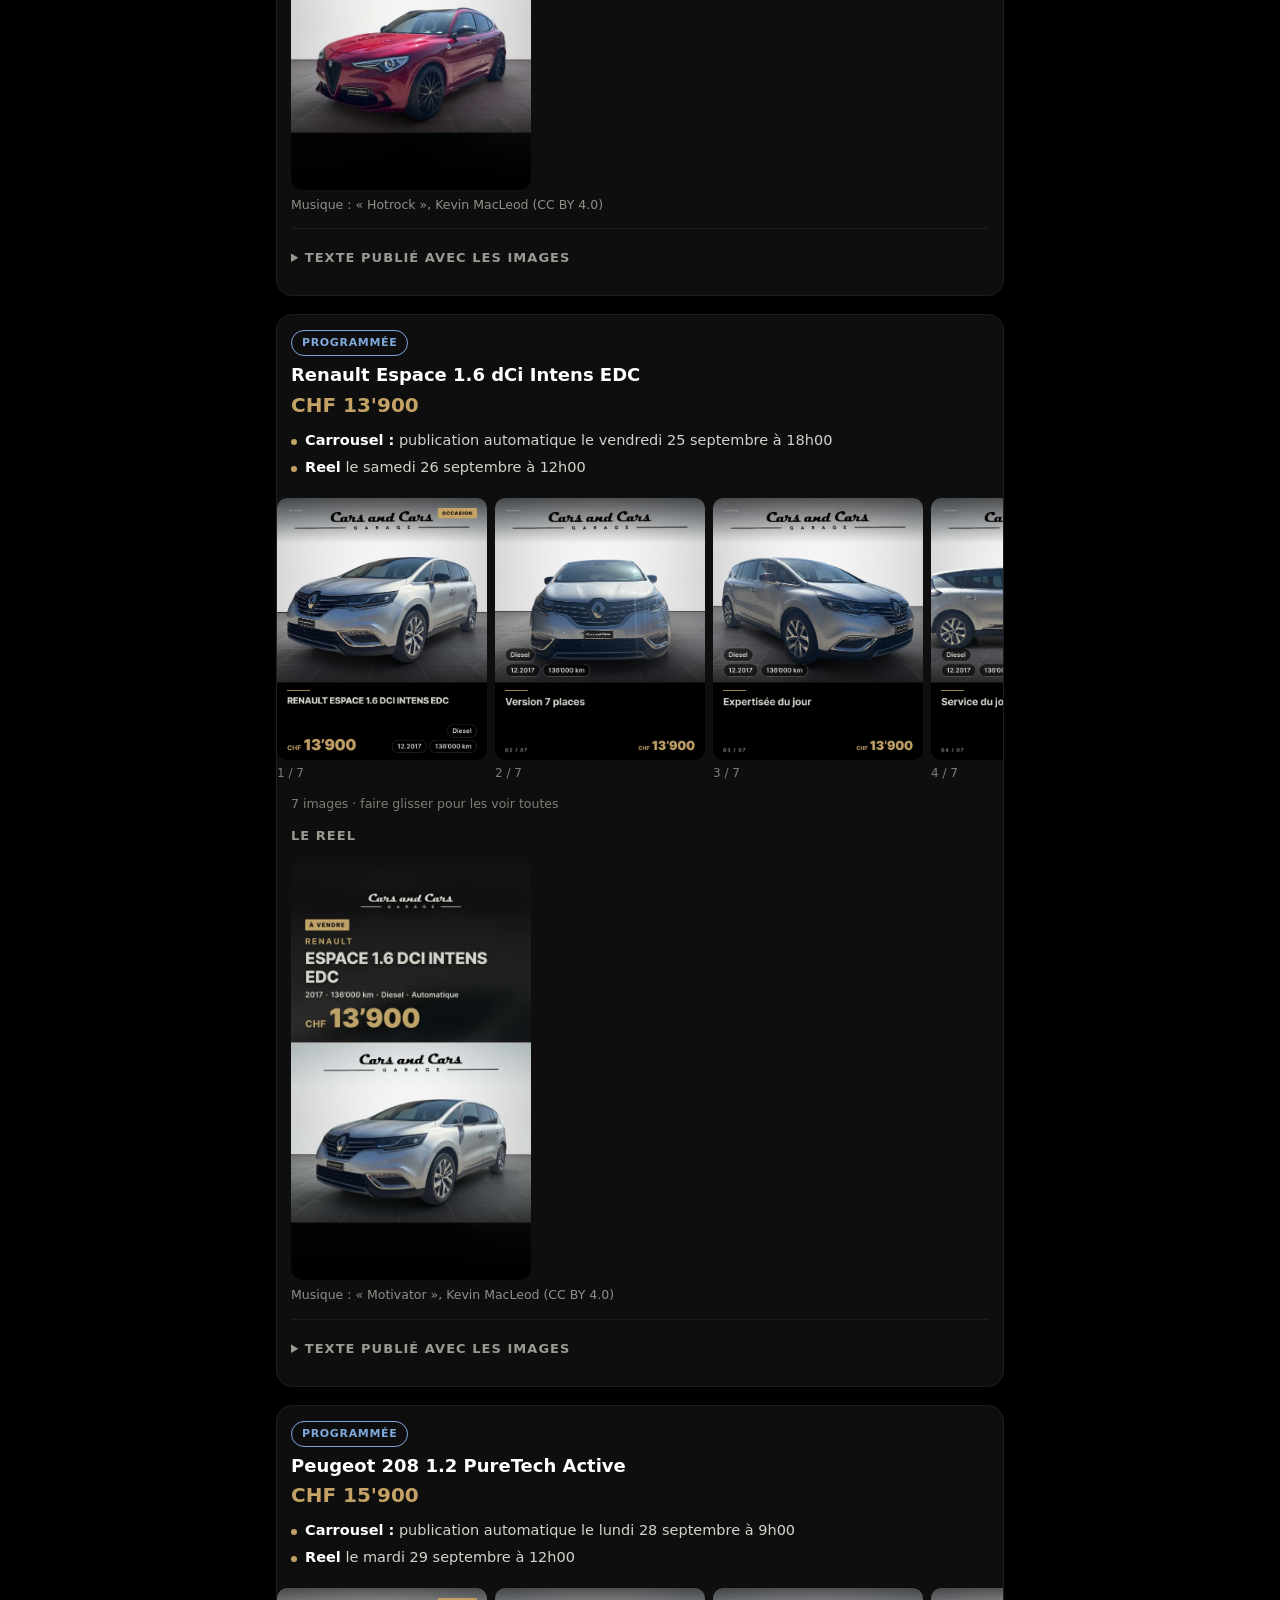
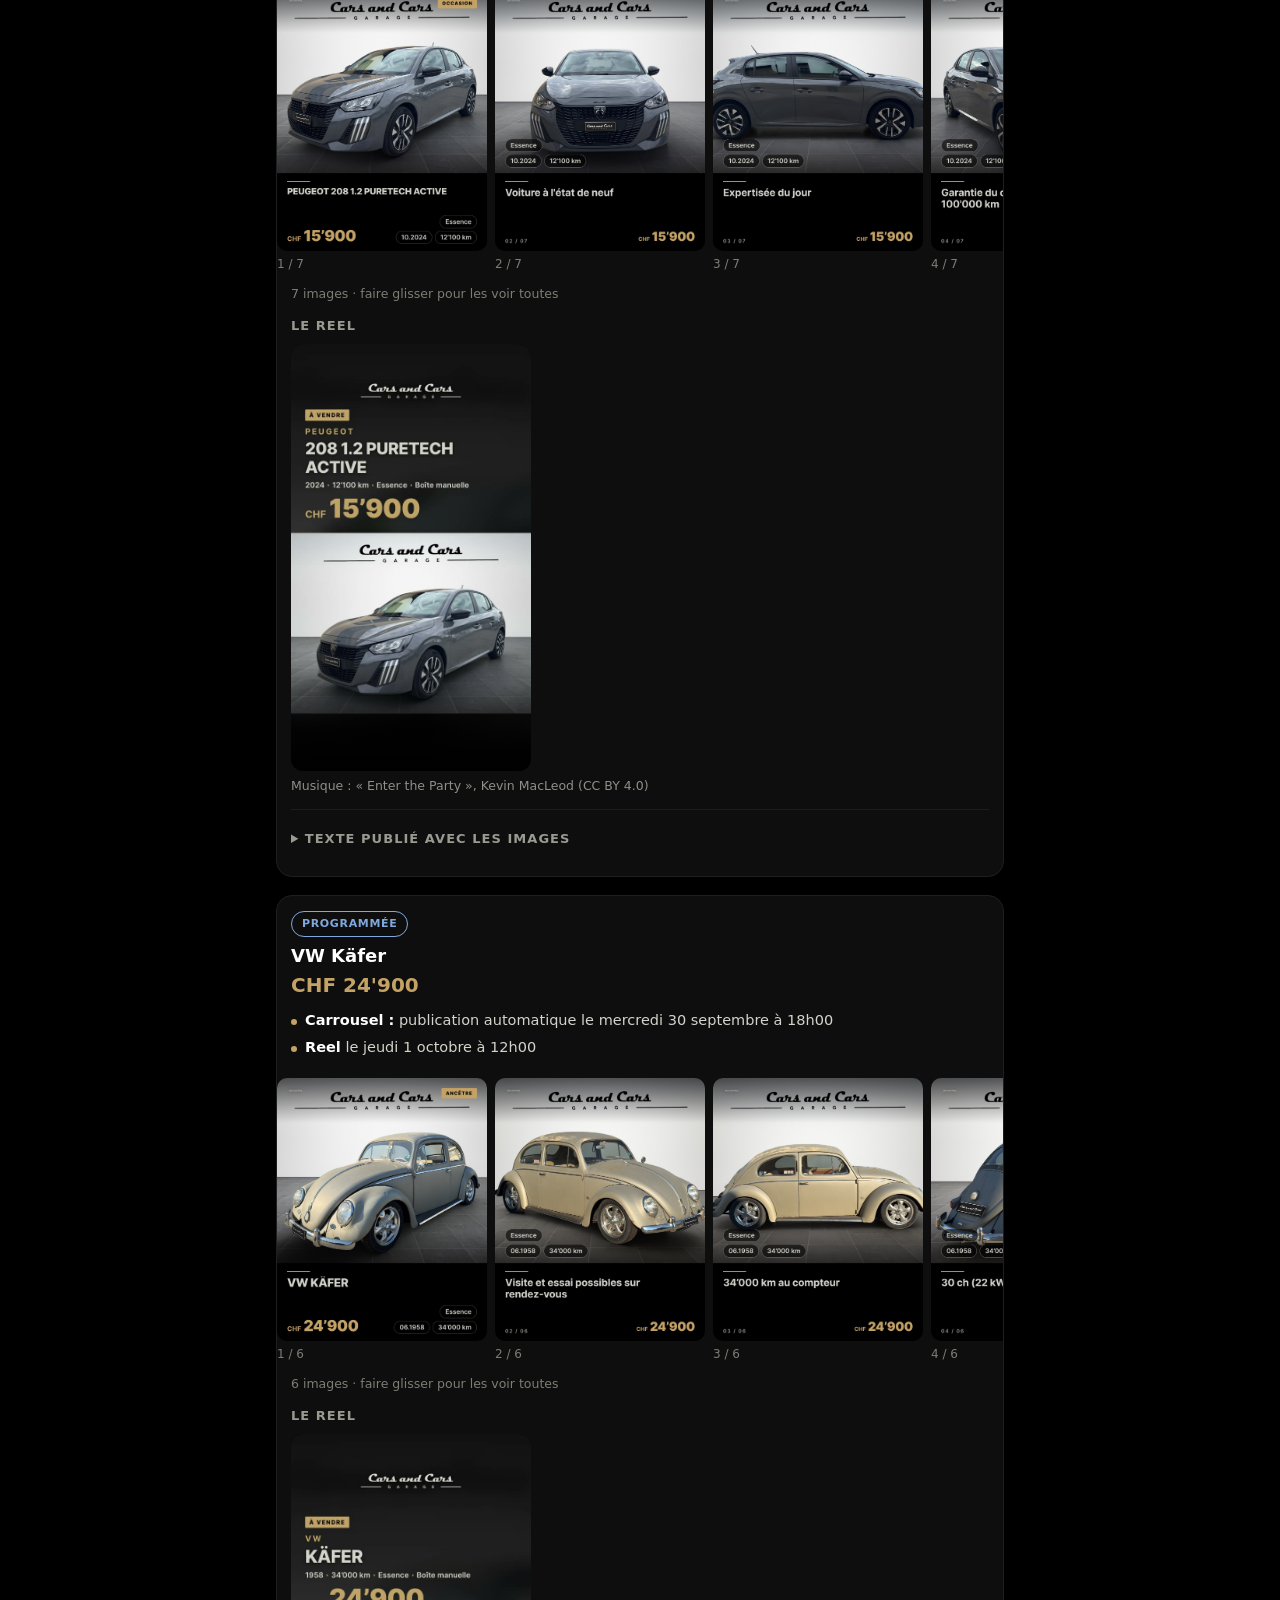
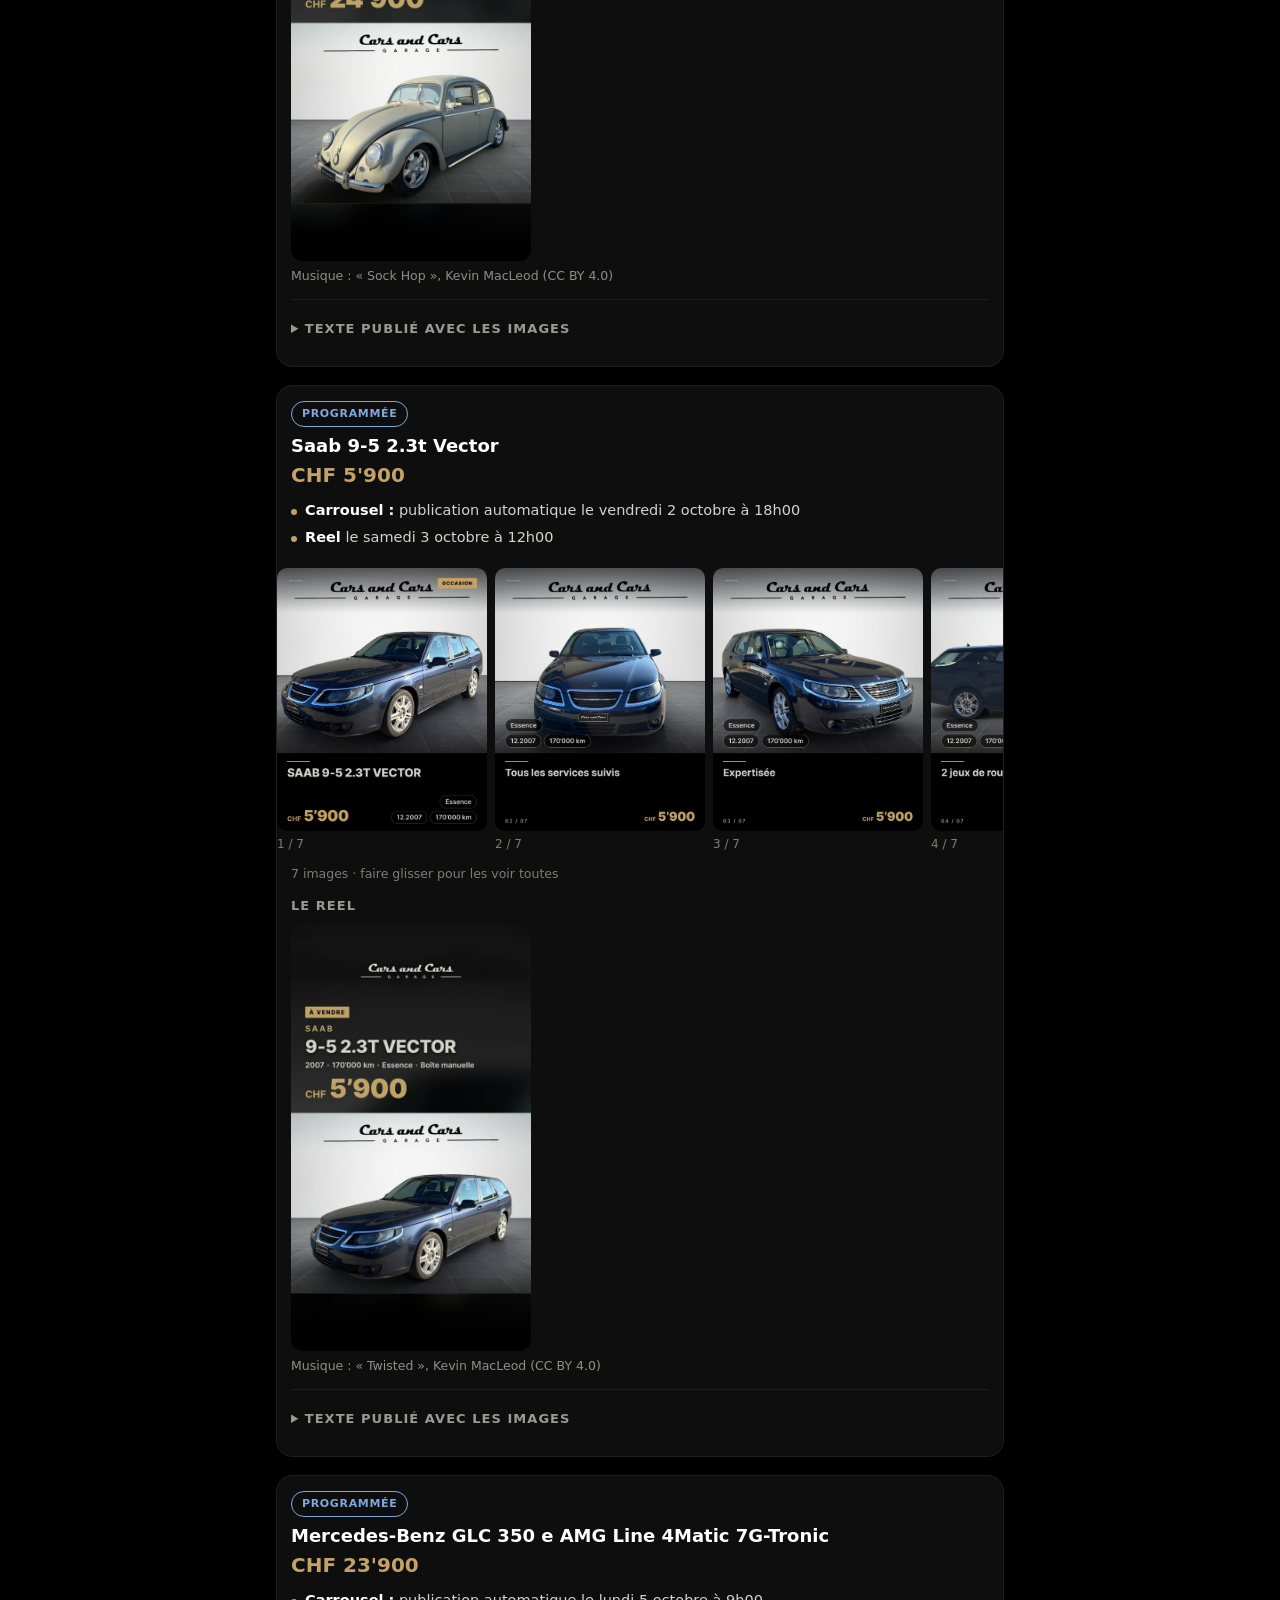
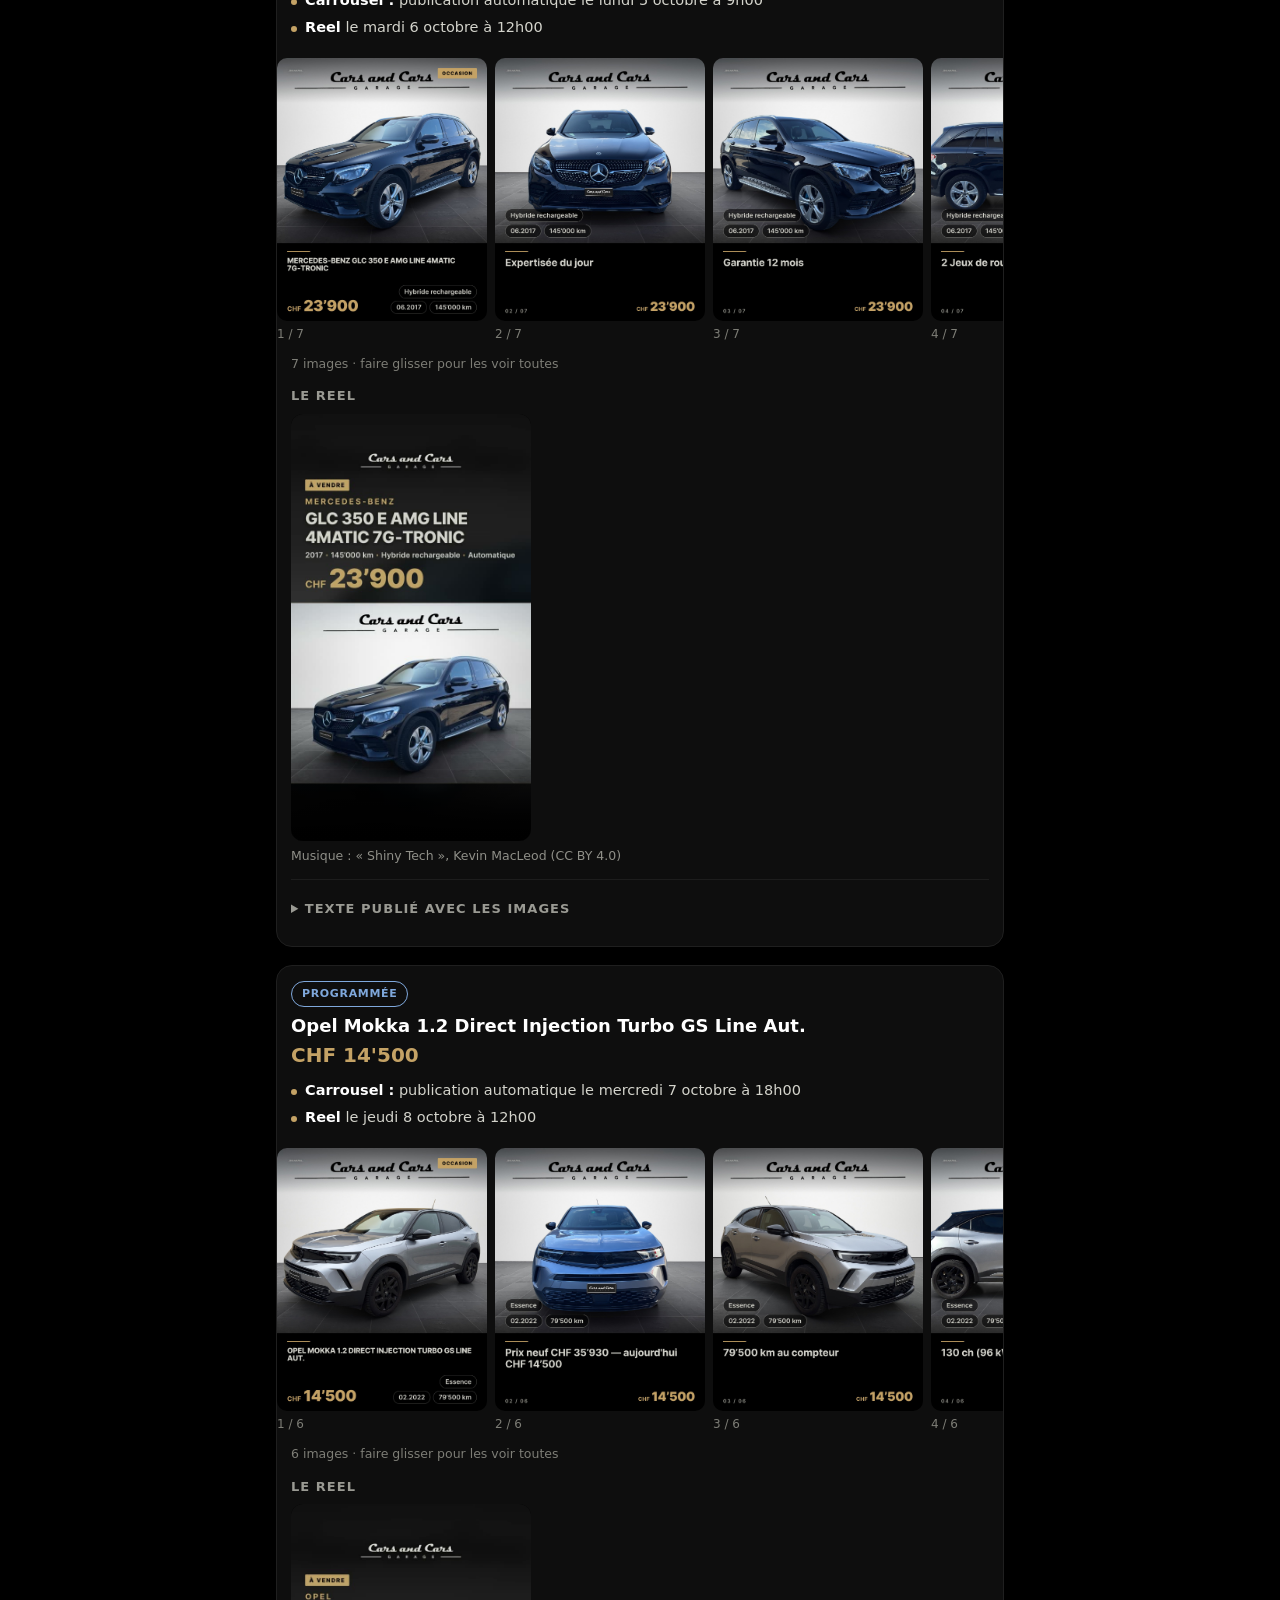
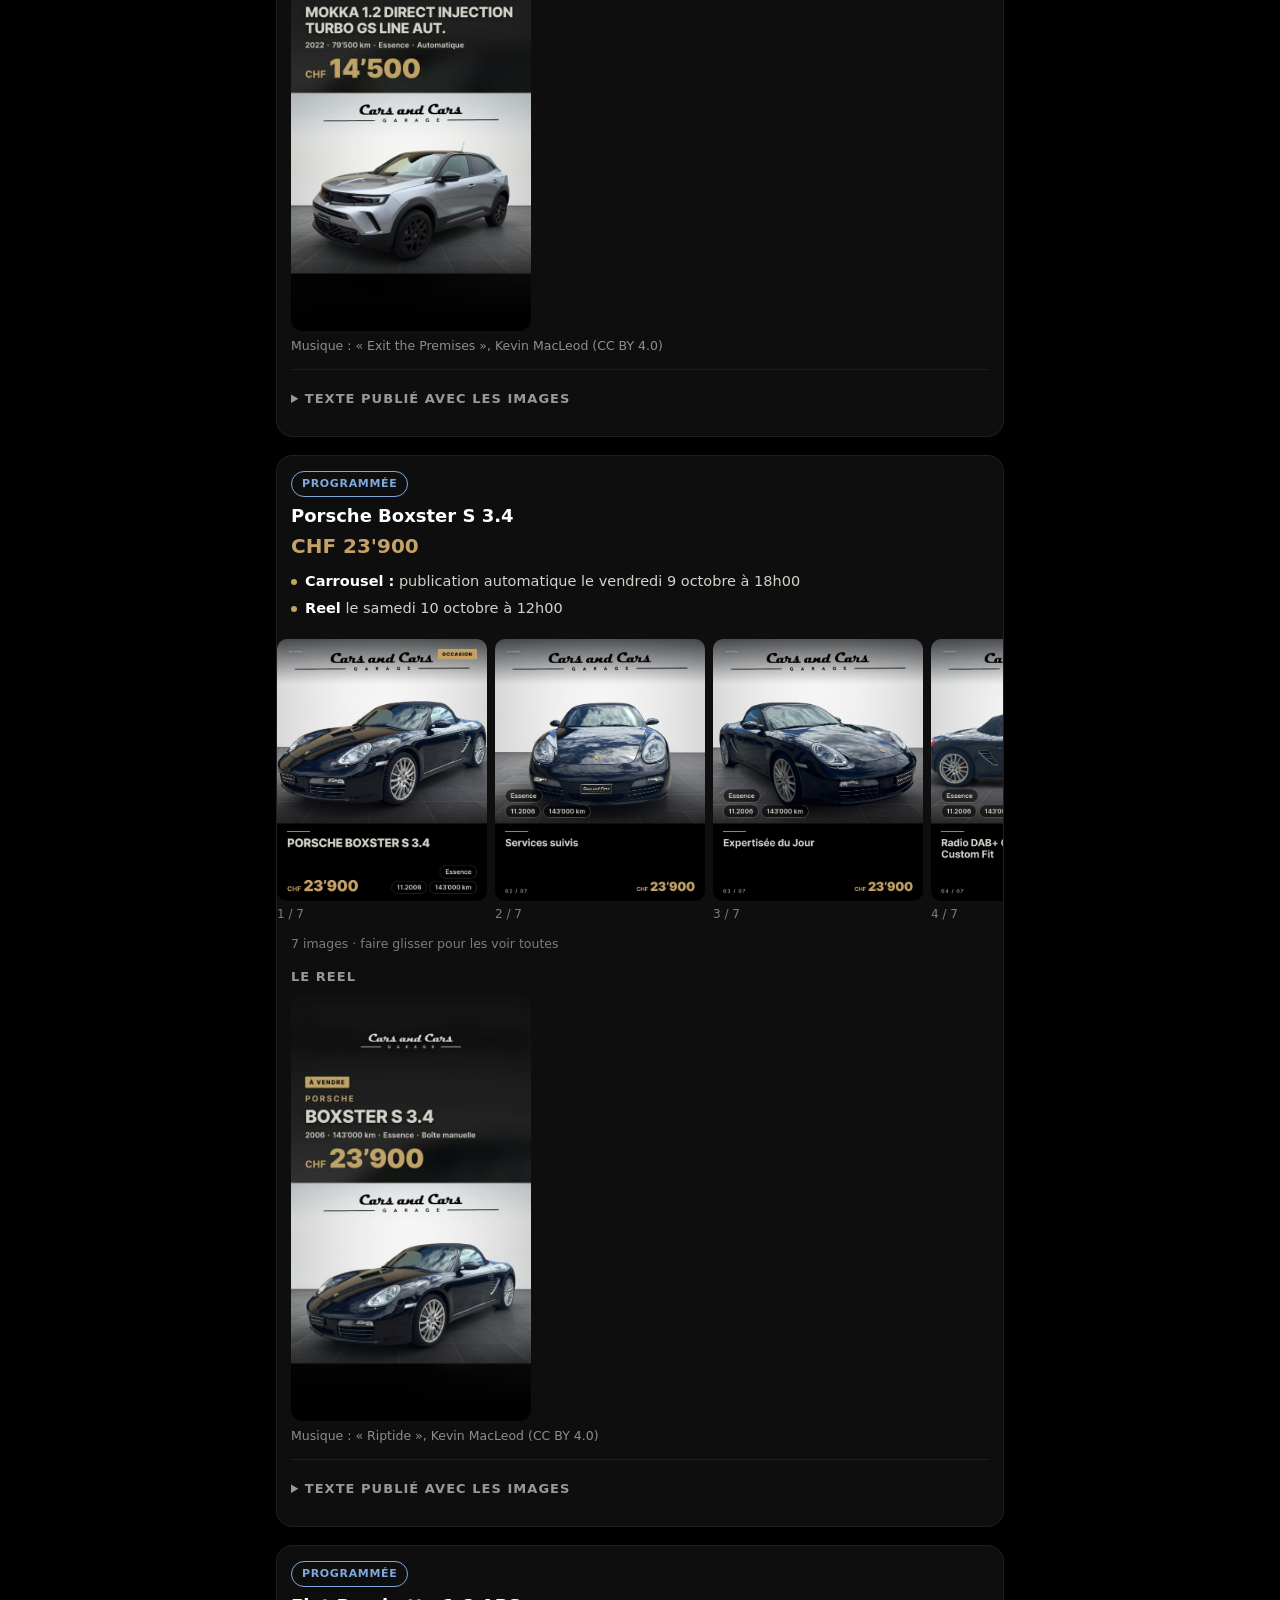
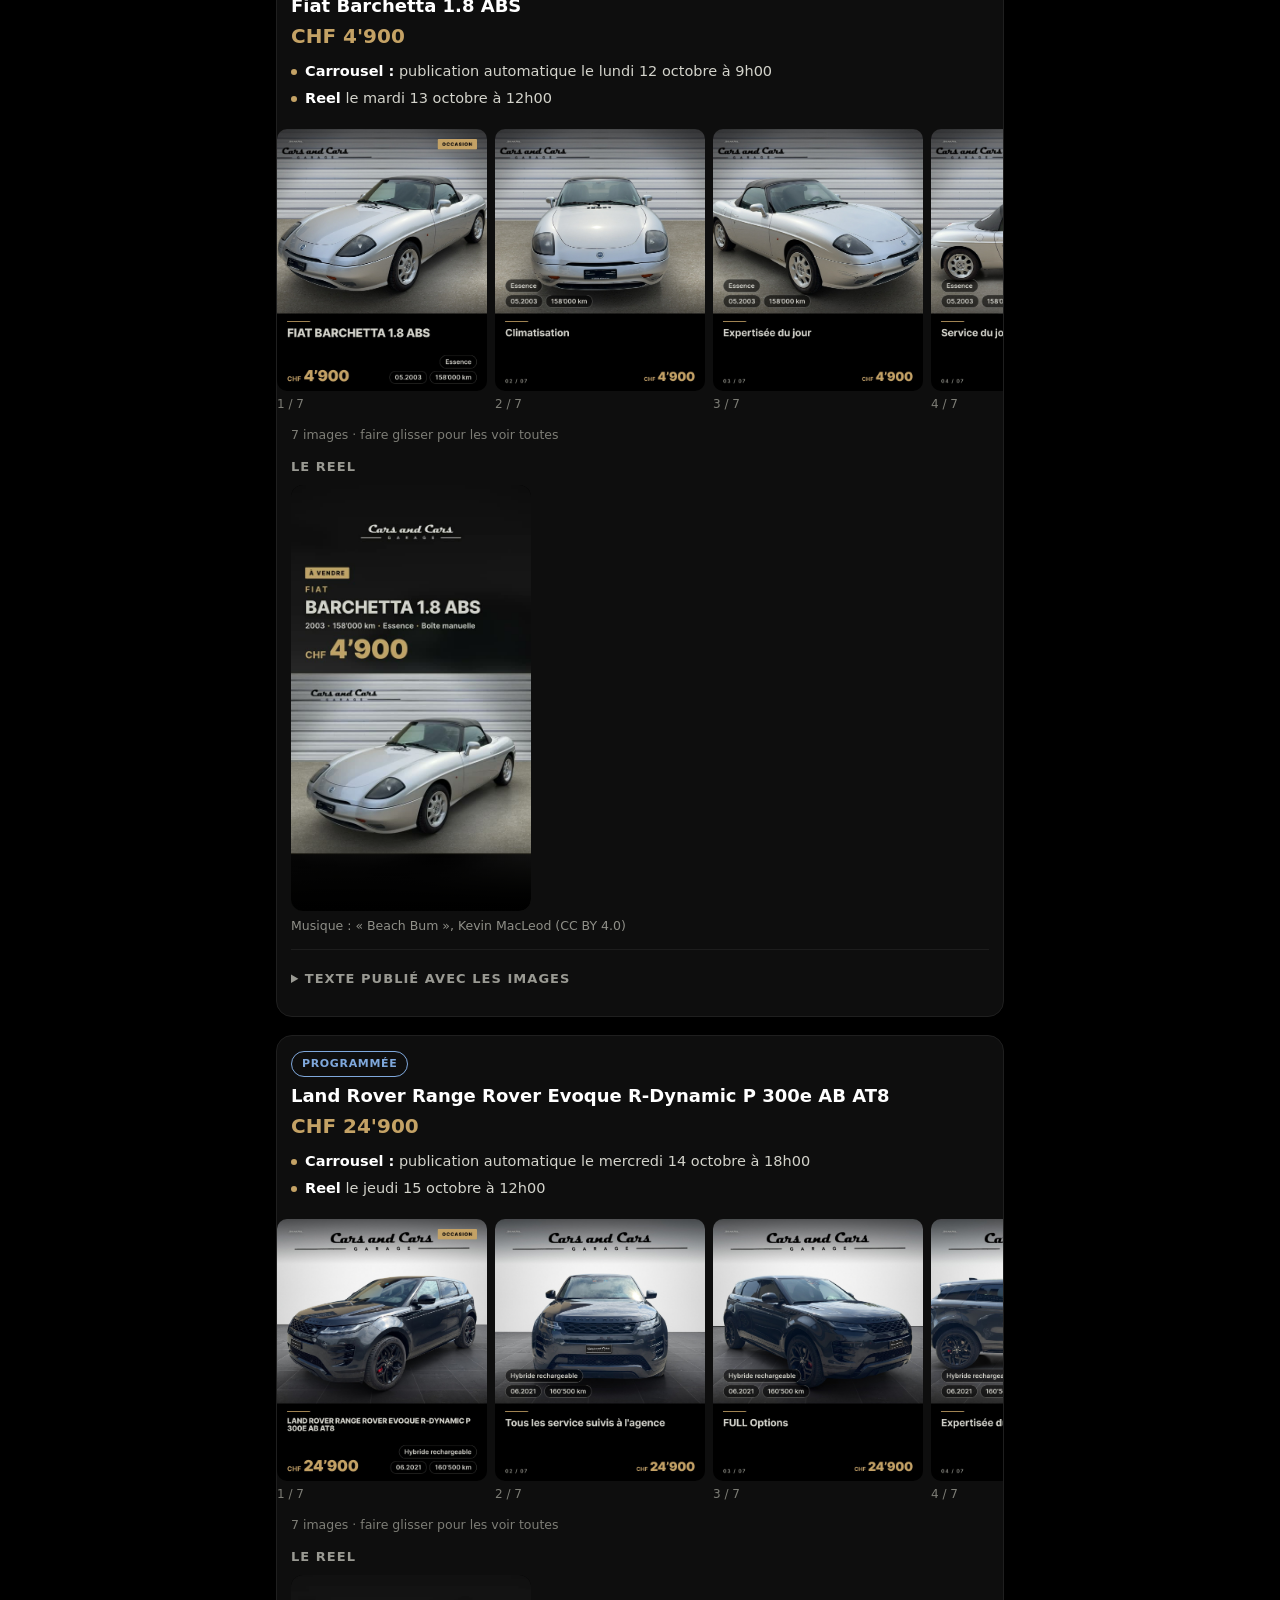
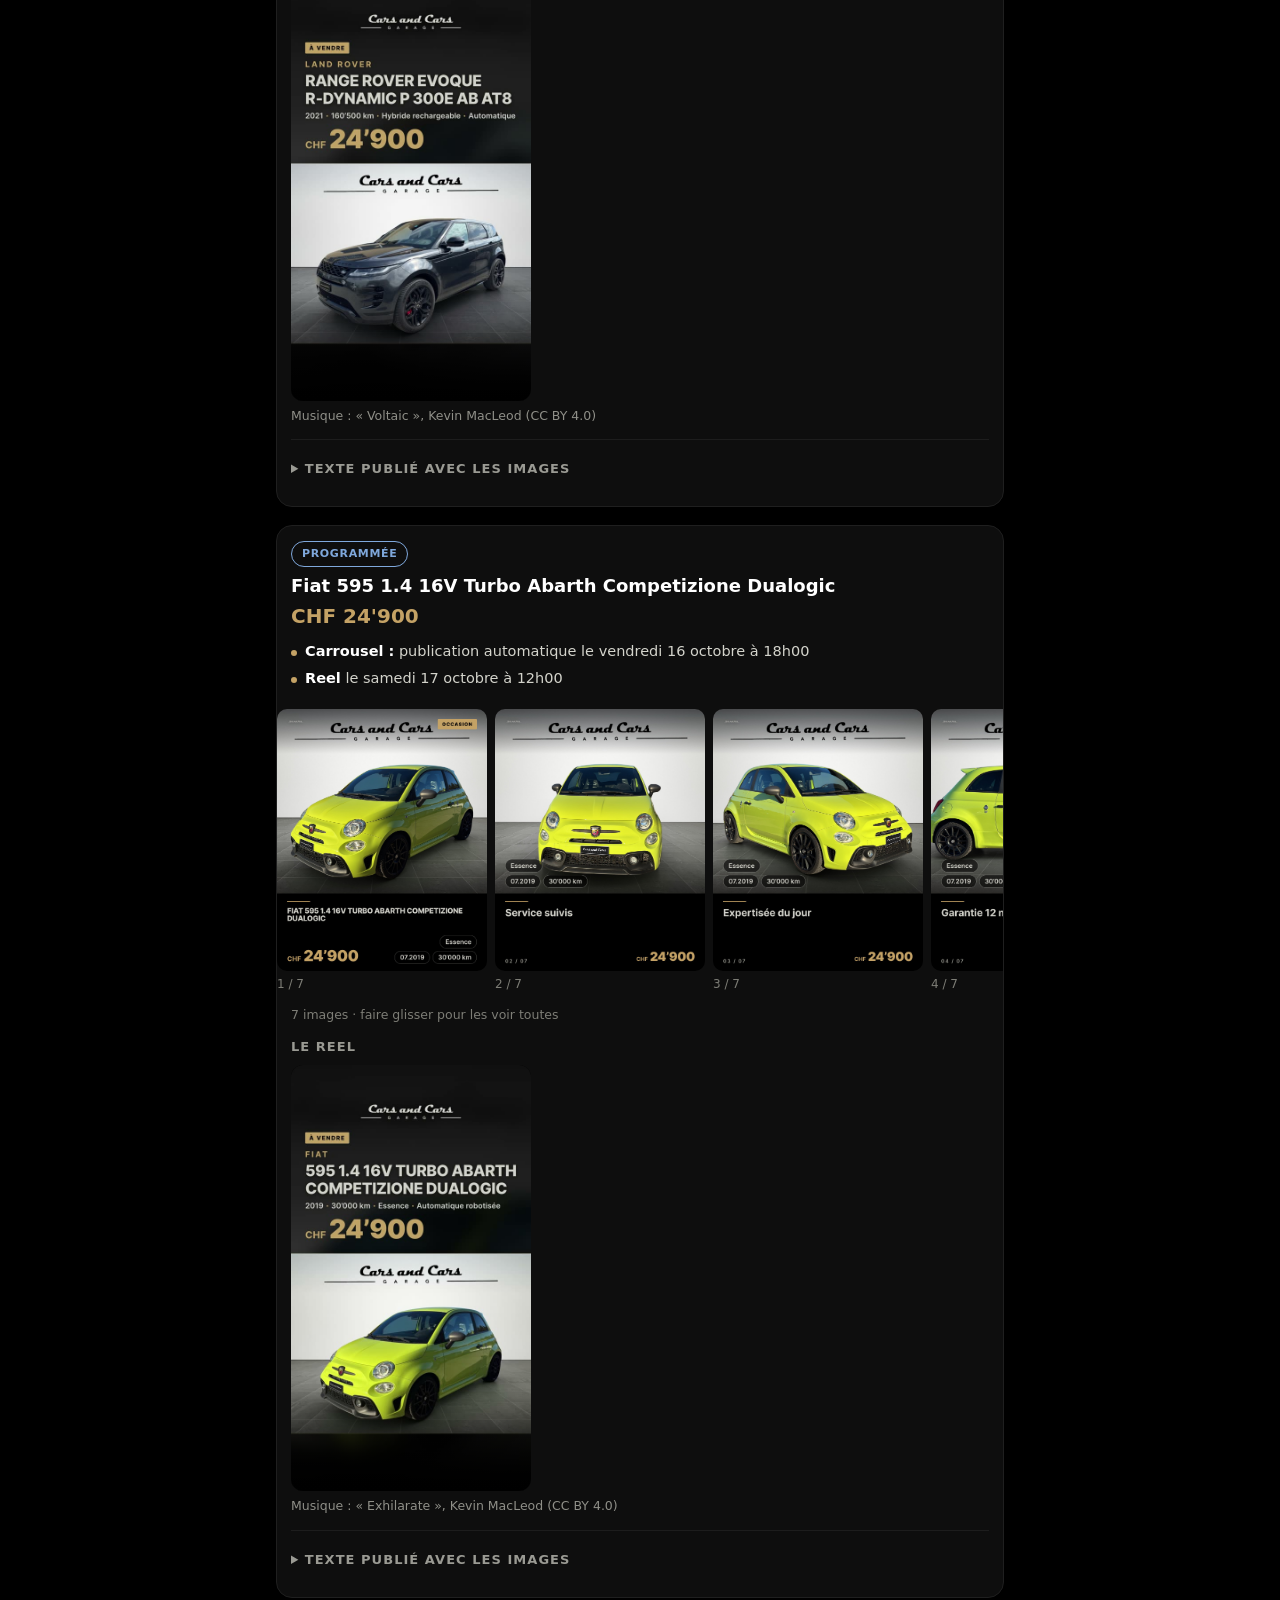
==== commit dedfbb83: "Pages : Reel Rolle avec buggys Co-Authored-By: Claude Opus 5 (1M context) <noreply@anthropic.com>" ====
--- a/index.html
+++ b/index.html
@@ -7,7 +7,7 @@
 <link rel="stylesheet" href="posts.css">
 </head><body>
 <div class="page">
-<header class="entete-page"><p class="sur">Cars and Cars · Instagram et Facebook</p><h1>Ce qui part sur Instagram et Facebook</h1><p class="chapo">Les voitures en vente partent toutes seules, aux dates indiquées : tu n&#x27;as rien à faire. Si un prix change ou si une annonce disparaît d&#x27;AutoScout24, rien ne part avec un prix faux et Stefano est prévenu.</p></header><nav class="nav"><a href="programme.html" class="on">Les voitures</a><a href="echeancier.html" class="">Le calendrier</a></nav><p class="maj">Page mise à jour le 22.09.2026 à 18h20</p><section class="chiffres"><div class="chiffre"><b>14</b><span>annonces en vente</span></div><div class="chiffre"><b>3</b><span>déjà publiée(s)</span></div><div class="chiffre"><b>11</b><span>programmées</span></div><div class="chiffre"><b>14</b><span>Reels prêts</span></div></section><p class="prochaine">Prochaine publication : <b>Reel · Meeting VW du Château de Rolle</b>, mercredi 23 septembre à 18h00.</p><main><article class="voiture" id="hv-sortie-rolle-2026"><div class="tete"><span class="pastille p-programme">Hors vente · programmé</span><h2>Meeting VW du Château de Rolle</h2><p class="prix">Hors vente · validé avec toi</p><ul class="dates"><li class=""><b>Post (10 photos) :</b> publication automatique le mercredi 23 septembre à 18h00</li><li class=""><b>Reel (vidéo avec musique) :</b> publication automatique le mercredi 23 septembre à 18h00, juste avant le post</li></ul></div><div class="bande"><div class="dia"><img src="img/HV_sortie-rolle-2026__01_img_9788.jpg" alt="Image 1 sur 10" width="1080" height="1350" loading="eager"><span>1 / 10</span></div><div class="dia"><img src="img/HV_sortie-rolle-2026__02_img_9789.jpg" alt="Image 2 sur 10" width="1080" height="1350" loading="eager"><span>2 / 10</span></div><div class="dia"><img src="img/HV_sortie-rolle-2026__03_img_9799.jpg" alt="Image 3 sur 10" width="1080" height="1350" loading="lazy"><span>3 / 10</span></div><div class="dia"><img src="img/HV_sortie-rolle-2026__04_img_9807.jpg" alt="Image 4 sur 10" width="1080" height="1350" loading="lazy"><span>4 / 10</span></div><div class="dia"><img src="img/HV_sortie-rolle-2026__05_img_9808.jpg" alt="Image 5 sur 10" width="1080" height="1350" loading="lazy"><span>5 / 10</span></div><div class="dia"><img src="img/HV_sortie-rolle-2026__06_img_9811.jpg" alt="Image 6 sur 10" width="1080" height="1350" loading="lazy"><span>6 / 10</span></div><div class="dia"><img src="img/HV_sortie-rolle-2026__07_img_9813.jpg" alt="Image 7 sur 10" width="1080" height="1350" loading="lazy"><span>7 / 10</span></div><div class="dia"><img src="img/HV_sortie-rolle-2026__08_img_9796.jpg" alt="Image 8 sur 10" width="1080" height="1350" loading="lazy"><span>8 / 10</span></div><div class="dia"><img src="img/HV_sortie-rolle-2026__09_img_9797.jpg" alt="Image 9 sur 10" width="1080" height="1350" loading="lazy"><span>9 / 10</span></div><div class="dia"><img src="img/HV_sortie-rolle-2026__10_img_9820.jpg" alt="Image 10 sur 10" width="1080" height="1350" loading="lazy"><span>10 / 10</span></div></div><p class="glisser">10 images · faire glisser pour les voir toutes</p><div class="reel"><h3>Le Reel</h3><video controls playsinline preload="none" poster="affiches/reel_HV_sortie-rolle-2026.jpg" src="img/REEL_HV_sortie-rolle-2026__reel_HV_sortie-rolle-2026.mp4"></video><p>Musique : « Malt Shop Bop », Kevin MacLeod (CC BY 4.0)</p></div><details class="texte" open><summary>Texte publié avec les images</summary><div class="legende">Samedi au Château de Rolle, pour le Meeting VW.
+<header class="entete-page"><p class="sur">Cars and Cars · Instagram et Facebook</p><h1>Ce qui part sur Instagram et Facebook</h1><p class="chapo">Les voitures en vente partent toutes seules, aux dates indiquées : tu n&#x27;as rien à faire. Si un prix change ou si une annonce disparaît d&#x27;AutoScout24, rien ne part avec un prix faux et Stefano est prévenu.</p></header><nav class="nav"><a href="programme.html" class="on">Les voitures</a><a href="echeancier.html" class="">Le calendrier</a></nav><p class="maj">Page mise à jour le 22.09.2026 à 18h39</p><section class="chiffres"><div class="chiffre"><b>14</b><span>annonces en vente</span></div><div class="chiffre"><b>3</b><span>déjà publiée(s)</span></div><div class="chiffre"><b>11</b><span>programmées</span></div><div class="chiffre"><b>14</b><span>Reels prêts</span></div></section><p class="prochaine">Prochaine publication : <b>Reel · Meeting VW du Château de Rolle</b>, mercredi 23 septembre à 18h00.</p><main><article class="voiture" id="hv-sortie-rolle-2026"><div class="tete"><span class="pastille p-programme">Hors vente · programmé</span><h2>Meeting VW du Château de Rolle</h2><p class="prix">Hors vente · validé avec toi</p><ul class="dates"><li class=""><b>Post (10 photos) :</b> publication automatique le mercredi 23 septembre à 18h00</li><li class=""><b>Reel (vidéo avec musique) :</b> publication automatique le mercredi 23 septembre à 18h00, juste avant le post</li></ul></div><div class="bande"><div class="dia"><img src="img/HV_sortie-rolle-2026__01_img_9788.jpg" alt="Image 1 sur 10" width="1080" height="1350" loading="eager"><span>1 / 10</span></div><div class="dia"><img src="img/HV_sortie-rolle-2026__02_img_9789.jpg" alt="Image 2 sur 10" width="1080" height="1350" loading="eager"><span>2 / 10</span></div><div class="dia"><img src="img/HV_sortie-rolle-2026__03_img_9799.jpg" alt="Image 3 sur 10" width="1080" height="1350" loading="lazy"><span>3 / 10</span></div><div class="dia"><img src="img/HV_sortie-rolle-2026__04_img_9807.jpg" alt="Image 4 sur 10" width="1080" height="1350" loading="lazy"><span>4 / 10</span></div><div class="dia"><img src="img/HV_sortie-rolle-2026__05_img_9808.jpg" alt="Image 5 sur 10" width="1080" height="1350" loading="lazy"><span>5 / 10</span></div><div class="dia"><img src="img/HV_sortie-rolle-2026__06_img_9811.jpg" alt="Image 6 sur 10" width="1080" height="1350" loading="lazy"><span>6 / 10</span></div><div class="dia"><img src="img/HV_sortie-rolle-2026__07_img_9813.jpg" alt="Image 7 sur 10" width="1080" height="1350" loading="lazy"><span>7 / 10</span></div><div class="dia"><img src="img/HV_sortie-rolle-2026__08_img_9796.jpg" alt="Image 8 sur 10" width="1080" height="1350" loading="lazy"><span>8 / 10</span></div><div class="dia"><img src="img/HV_sortie-rolle-2026__09_img_9797.jpg" alt="Image 9 sur 10" width="1080" height="1350" loading="lazy"><span>9 / 10</span></div><div class="dia"><img src="img/HV_sortie-rolle-2026__10_img_9820.jpg" alt="Image 10 sur 10" width="1080" height="1350" loading="lazy"><span>10 / 10</span></div></div><p class="glisser">10 images · faire glisser pour les voir toutes</p><div class="reel"><h3>Le Reel</h3><video controls playsinline preload="none" poster="affiches/reel_HV_sortie-rolle-2026.jpg" src="img/REEL_HV_sortie-rolle-2026__reel_HV_sortie-rolle-2026.mp4"></video><p>Musique : « Malt Shop Bop », Kevin MacLeod (CC BY 4.0)</p></div><details class="texte" open><summary>Texte publié avec les images</summary><div class="legende">Samedi au Château de Rolle, pour le Meeting VW.
 
 Douze éditions que les Coccinelles et leurs cousines se donnent rendez-vous au bord du lac — refroidies par air, d&#x27;avant 1979, rien d&#x27;autre. On y était, avec notre 1958.
 
@@ -142,6 +142,6 @@
 
 C&#x27;est aussi comme ça qu&#x27;on apprend le métier. 🔧
 
-#carsandcars #lemanretro #blonay #stlegier #rivieravaudoise #voitureancienne #oldtimer #camaro #vaud #passionauto</div></details></div></section><p class="pied">Page mise à jour le 22.09.2026 à 18h20 · calendrier du 22.09 à 18h19 · annonces AutoScout24 relevées le 16.09 à 18h26</p>
+#carsandcars #lemanretro #blonay #stlegier #rivieravaudoise #voitureancienne #oldtimer #camaro #vaud #passionauto</div></details></div></section><p class="pied">Page mise à jour le 22.09.2026 à 18h39 · calendrier du 22.09 à 18h39 · annonces AutoScout24 relevées le 16.09 à 18h26</p>
 </div>
 </body></html>
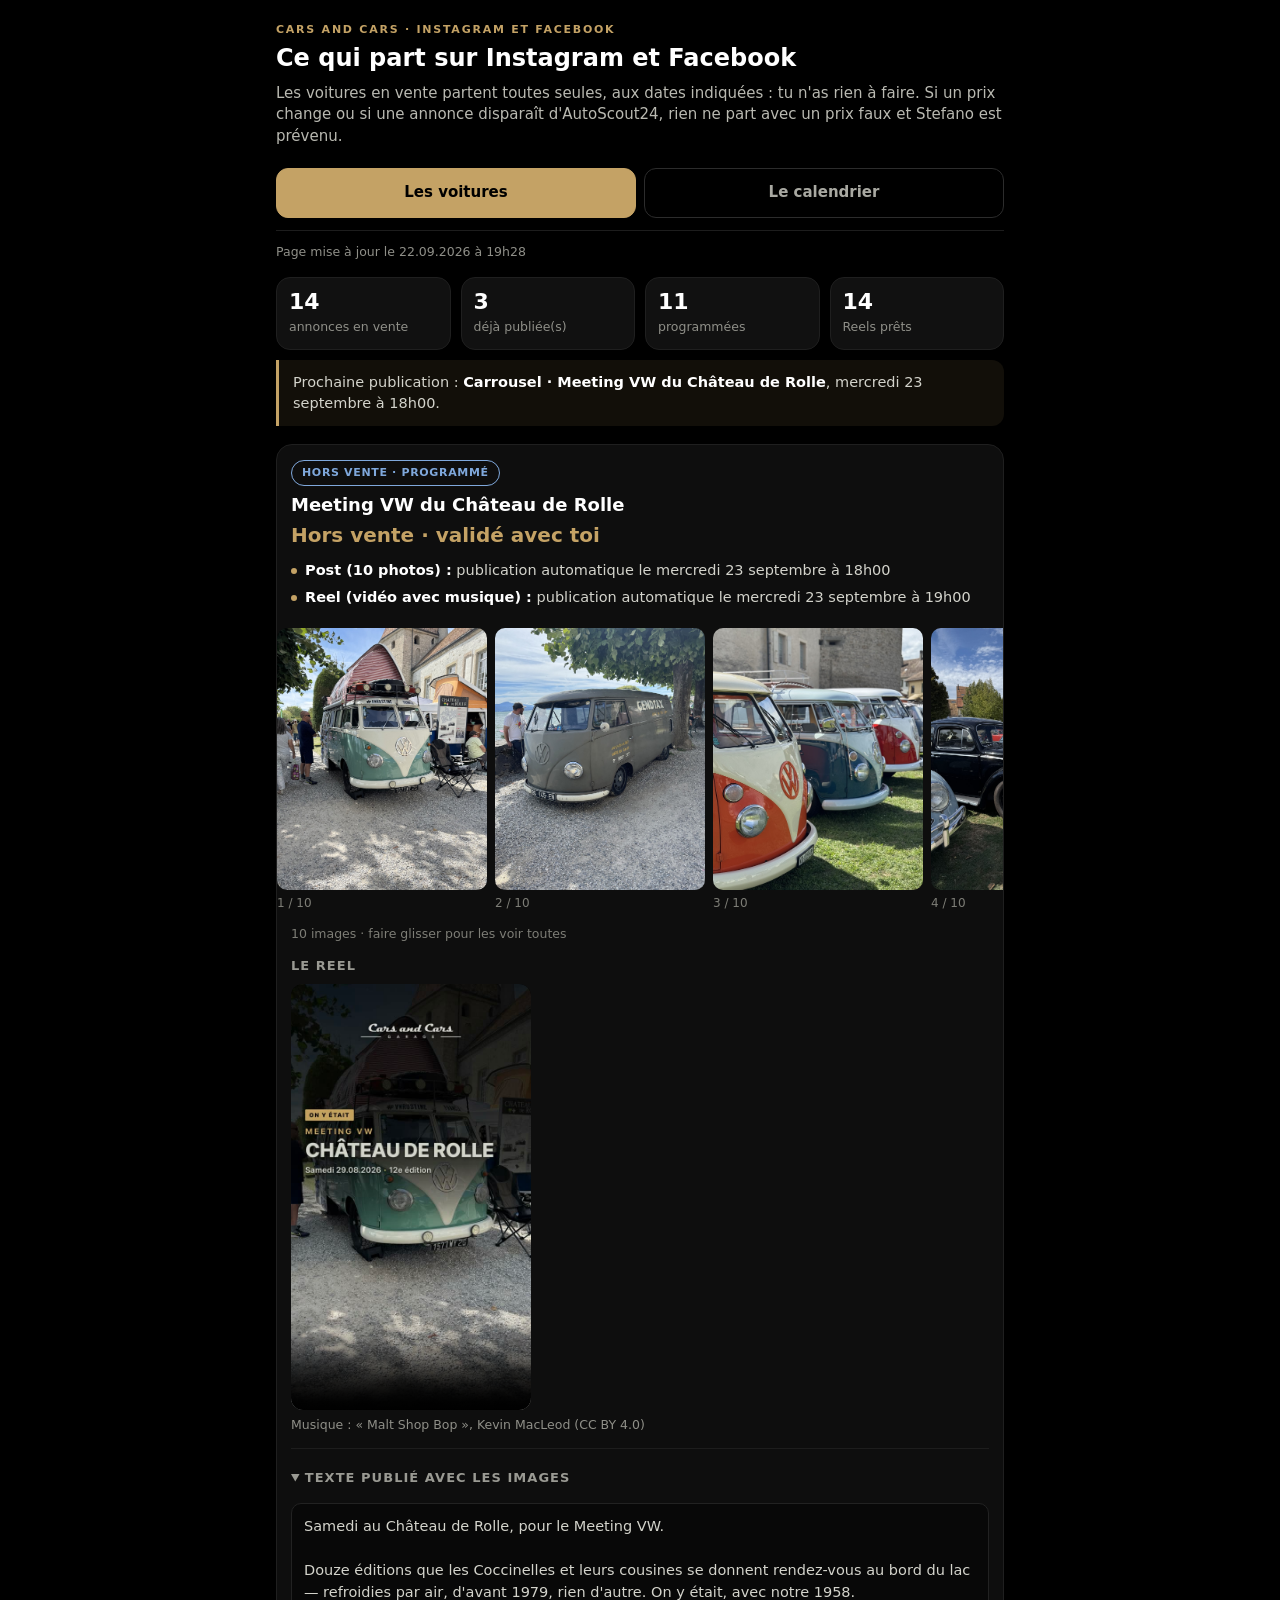
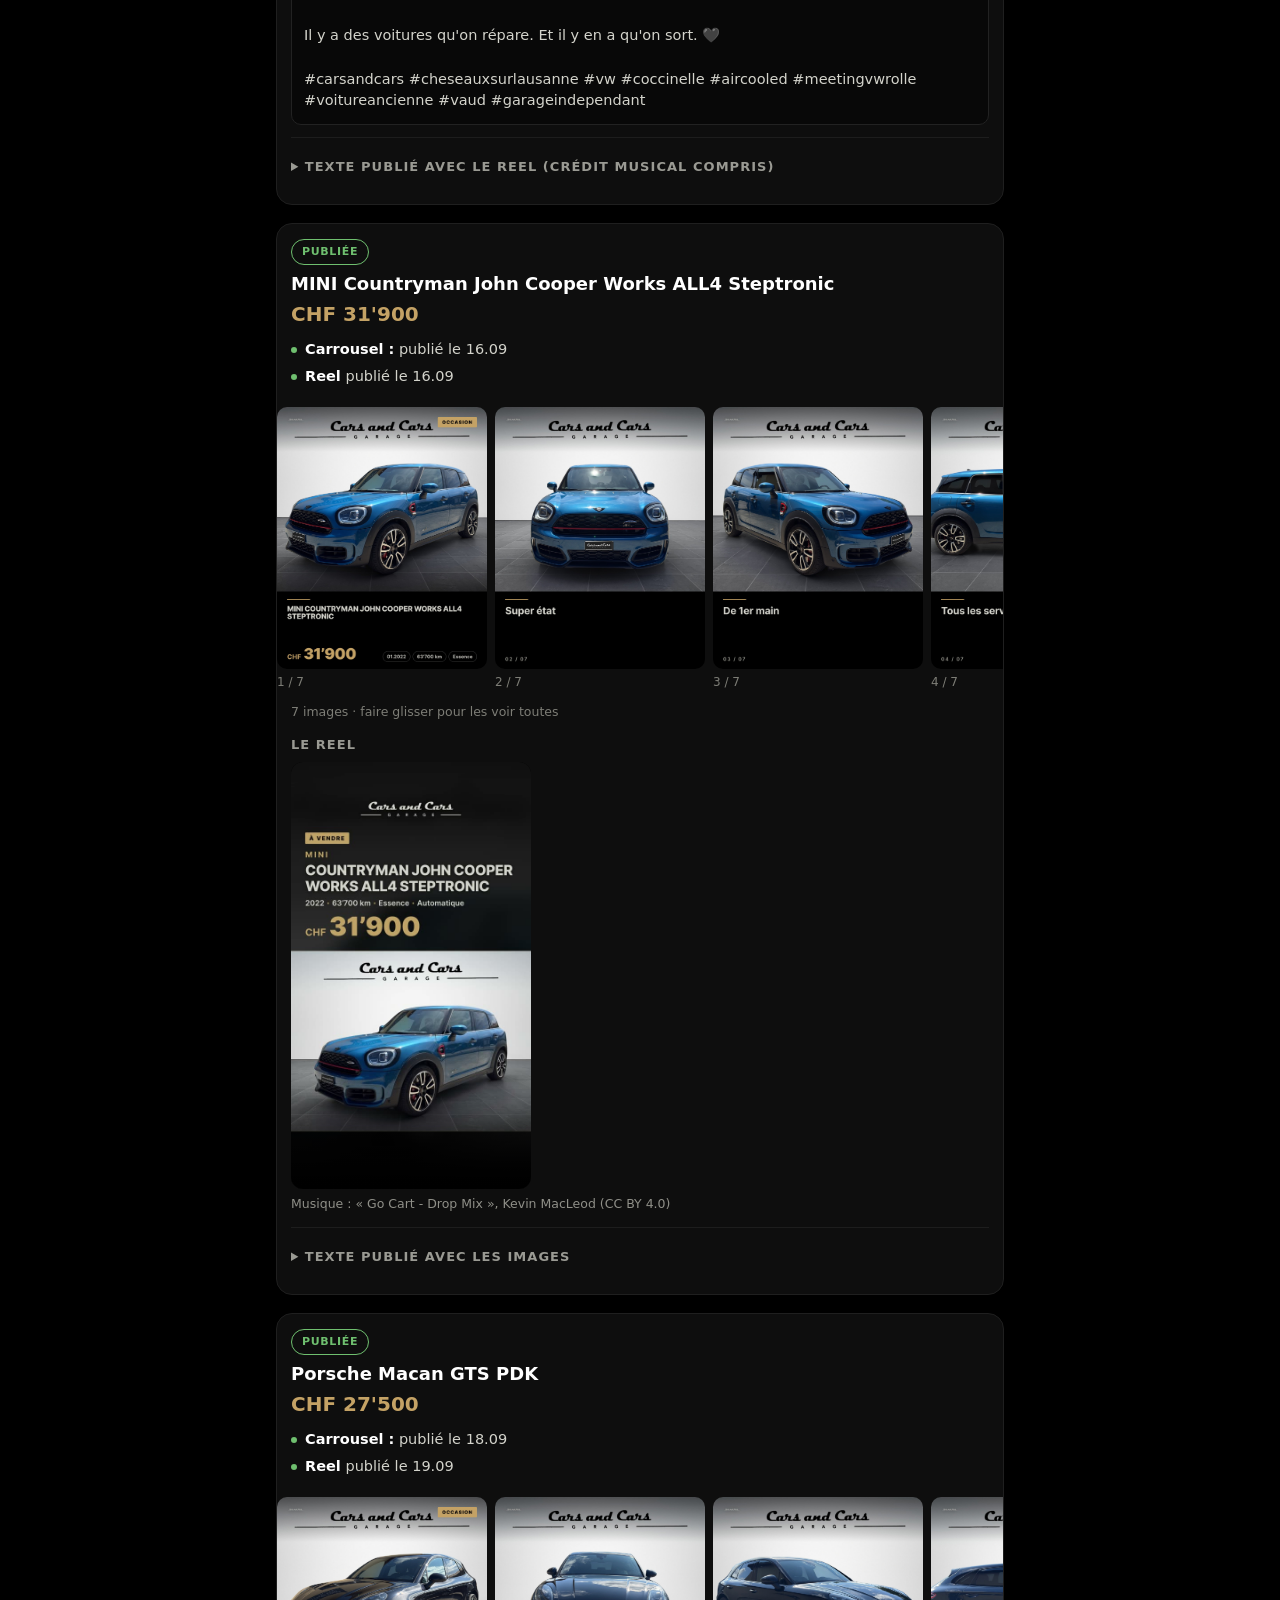
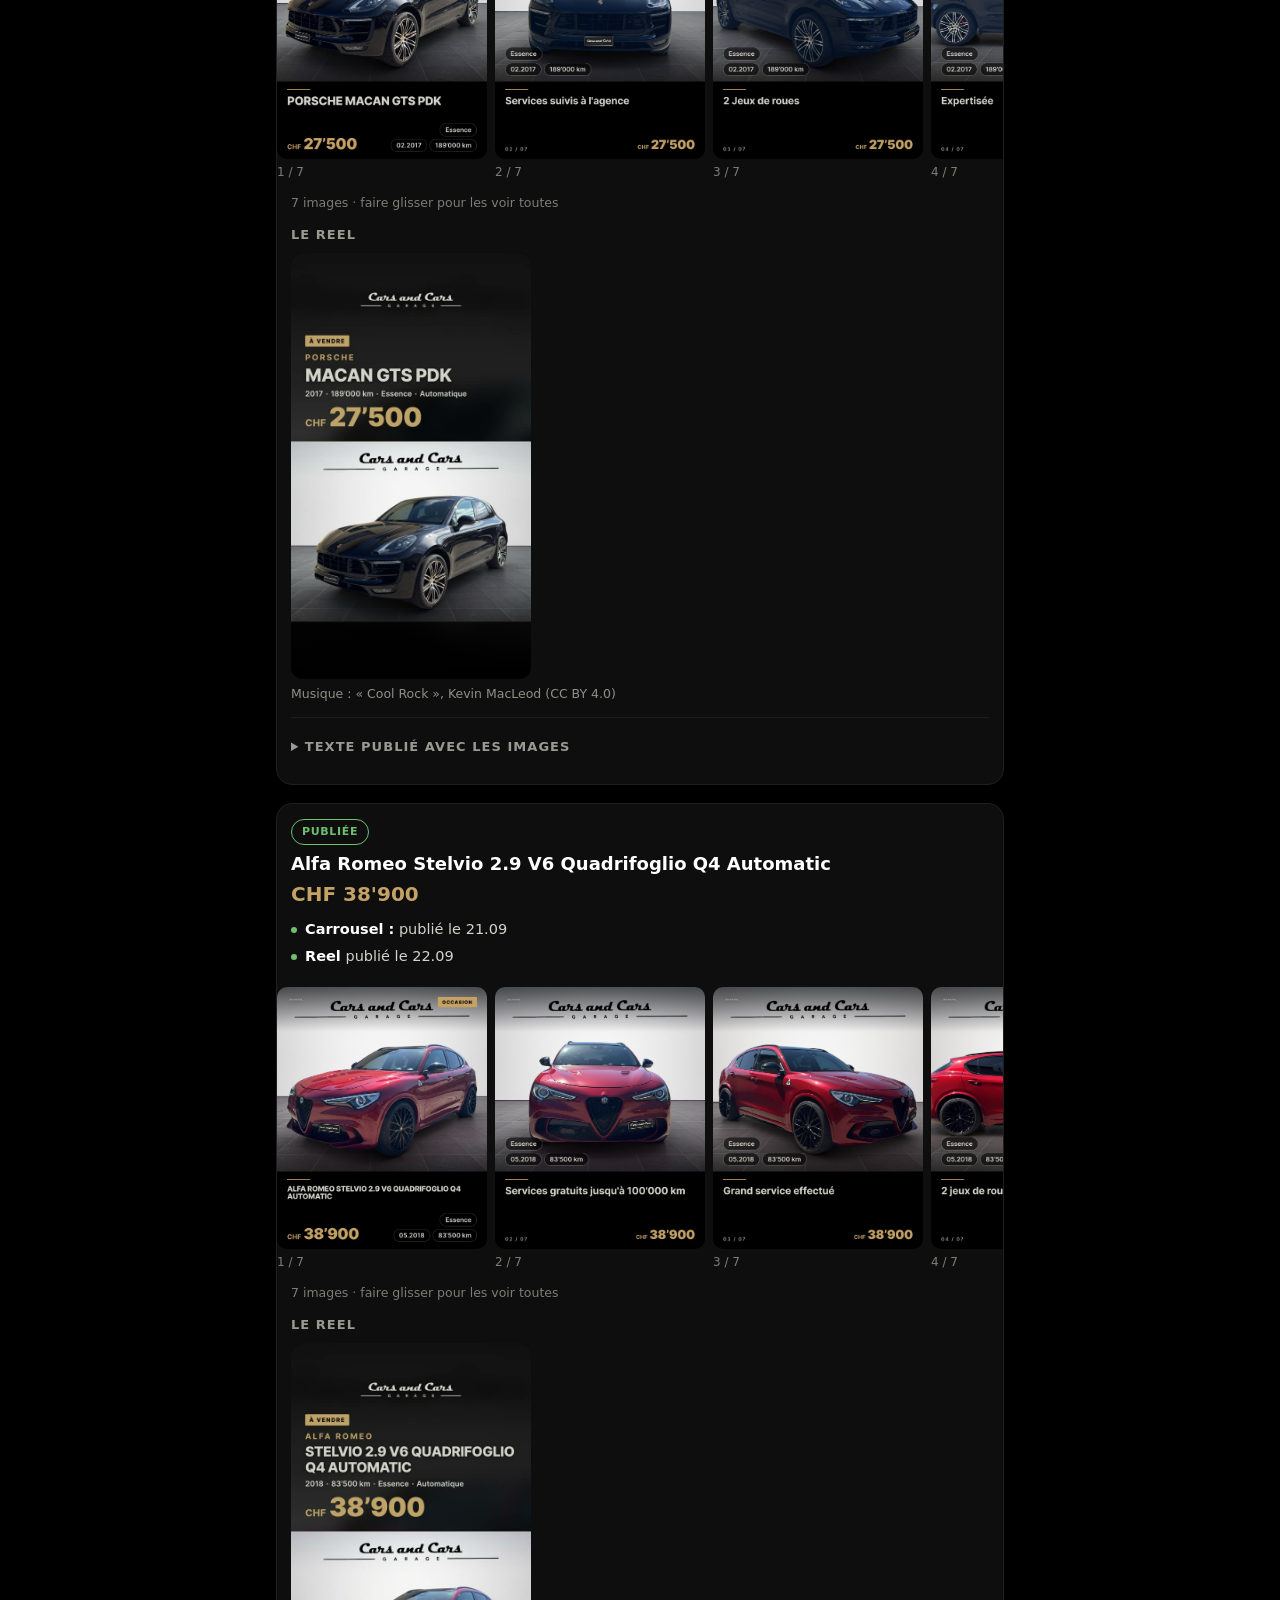
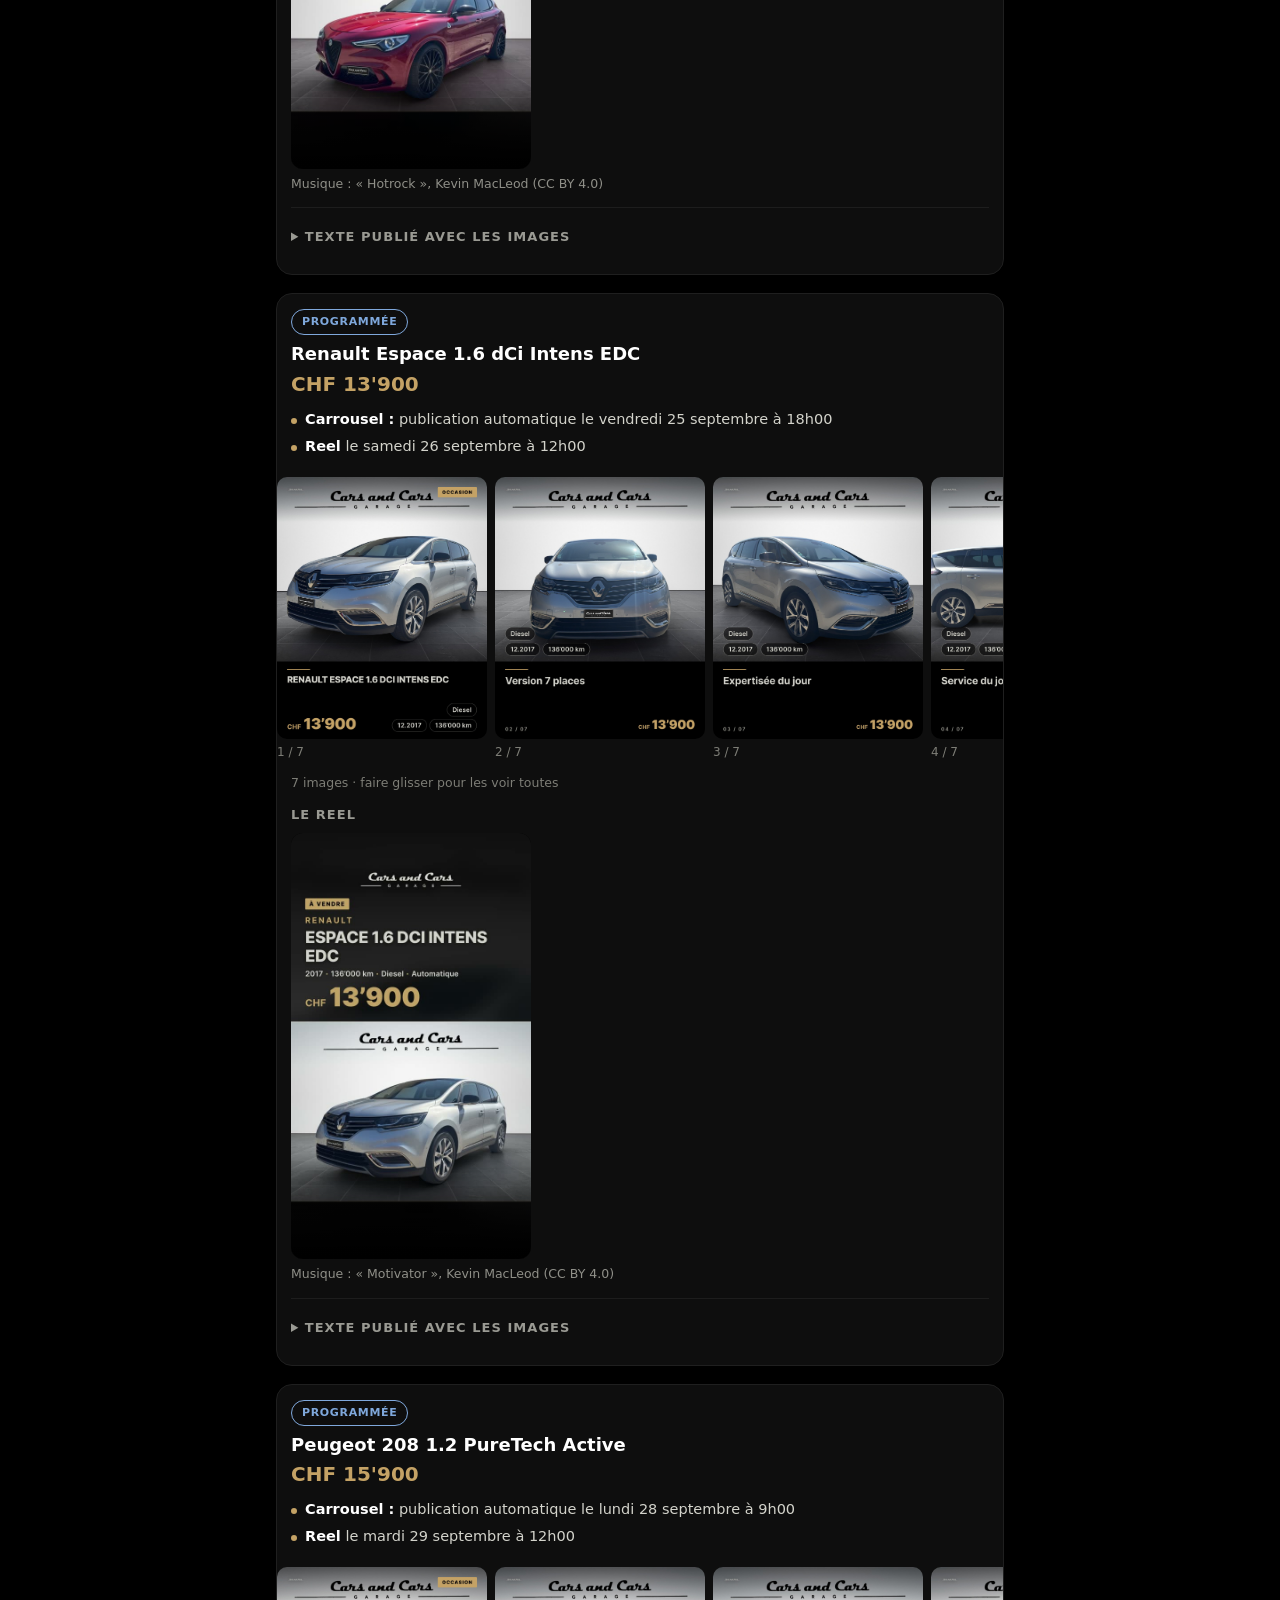
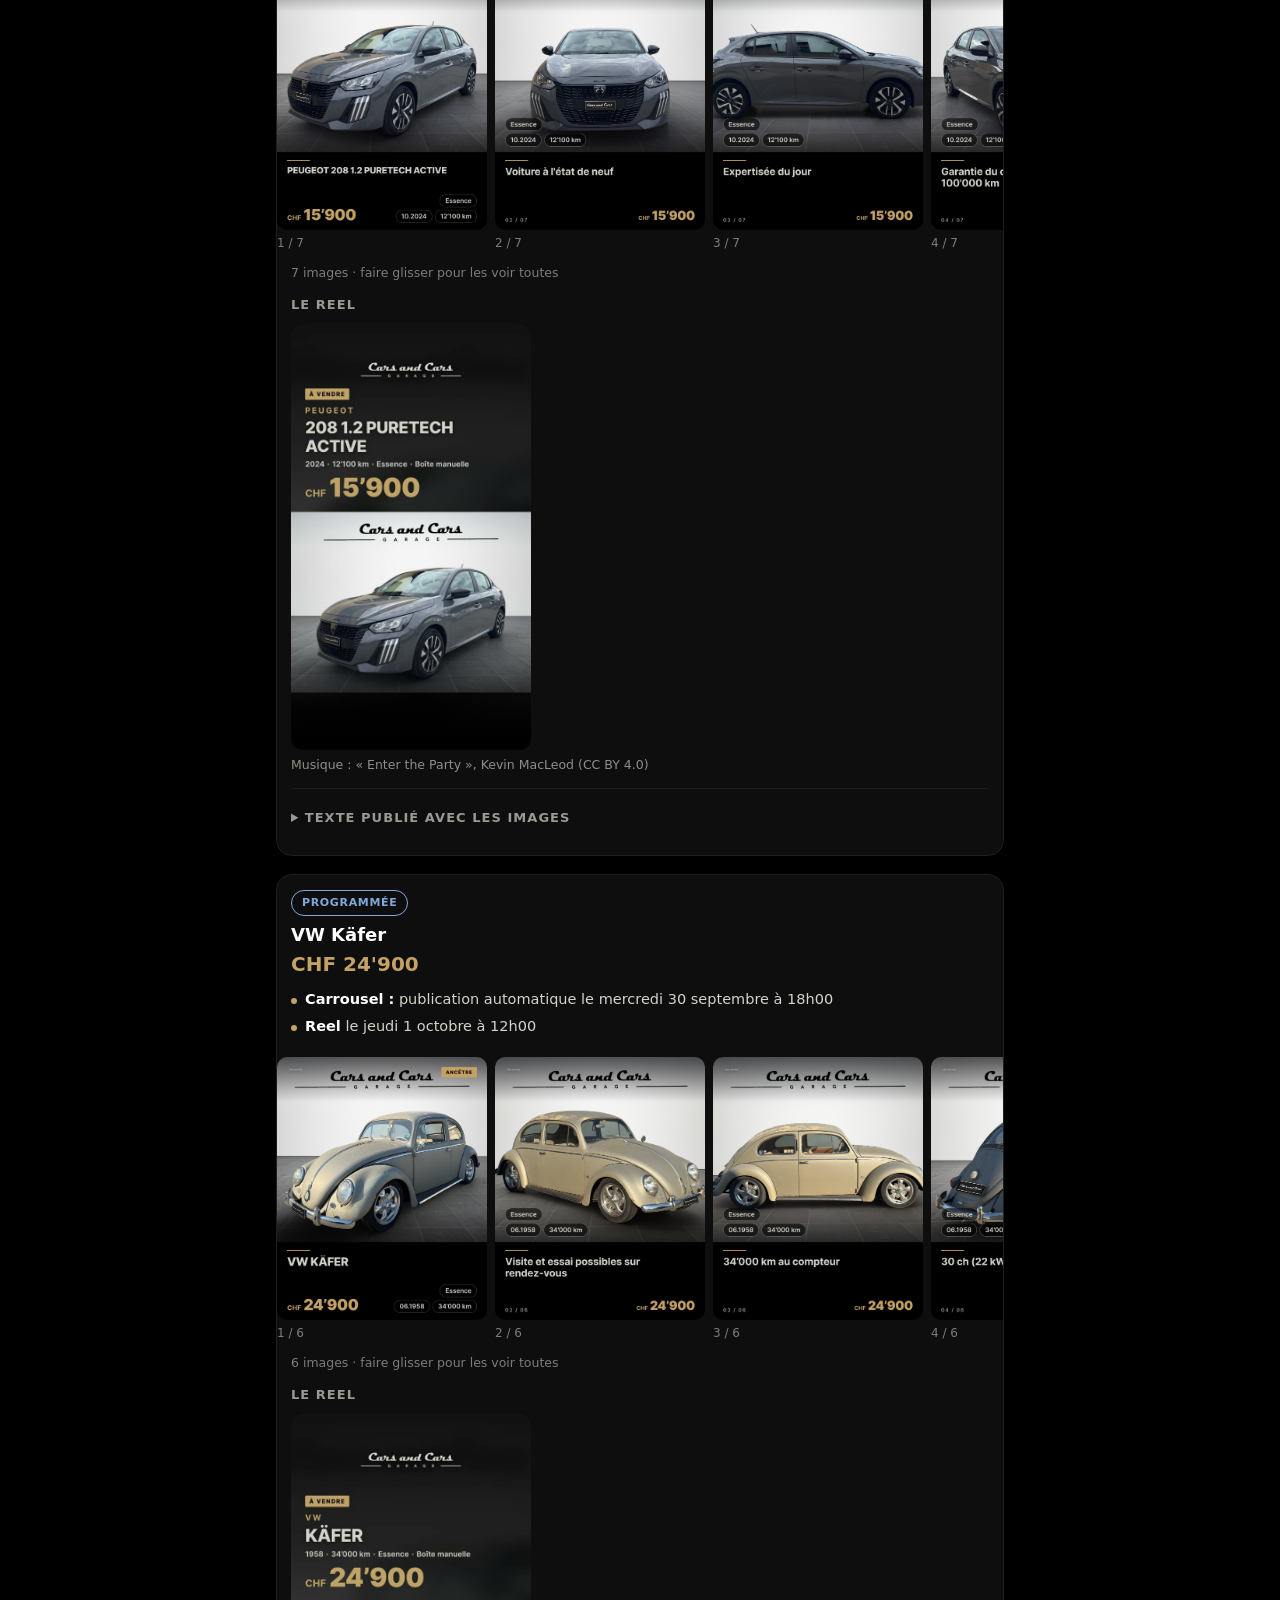
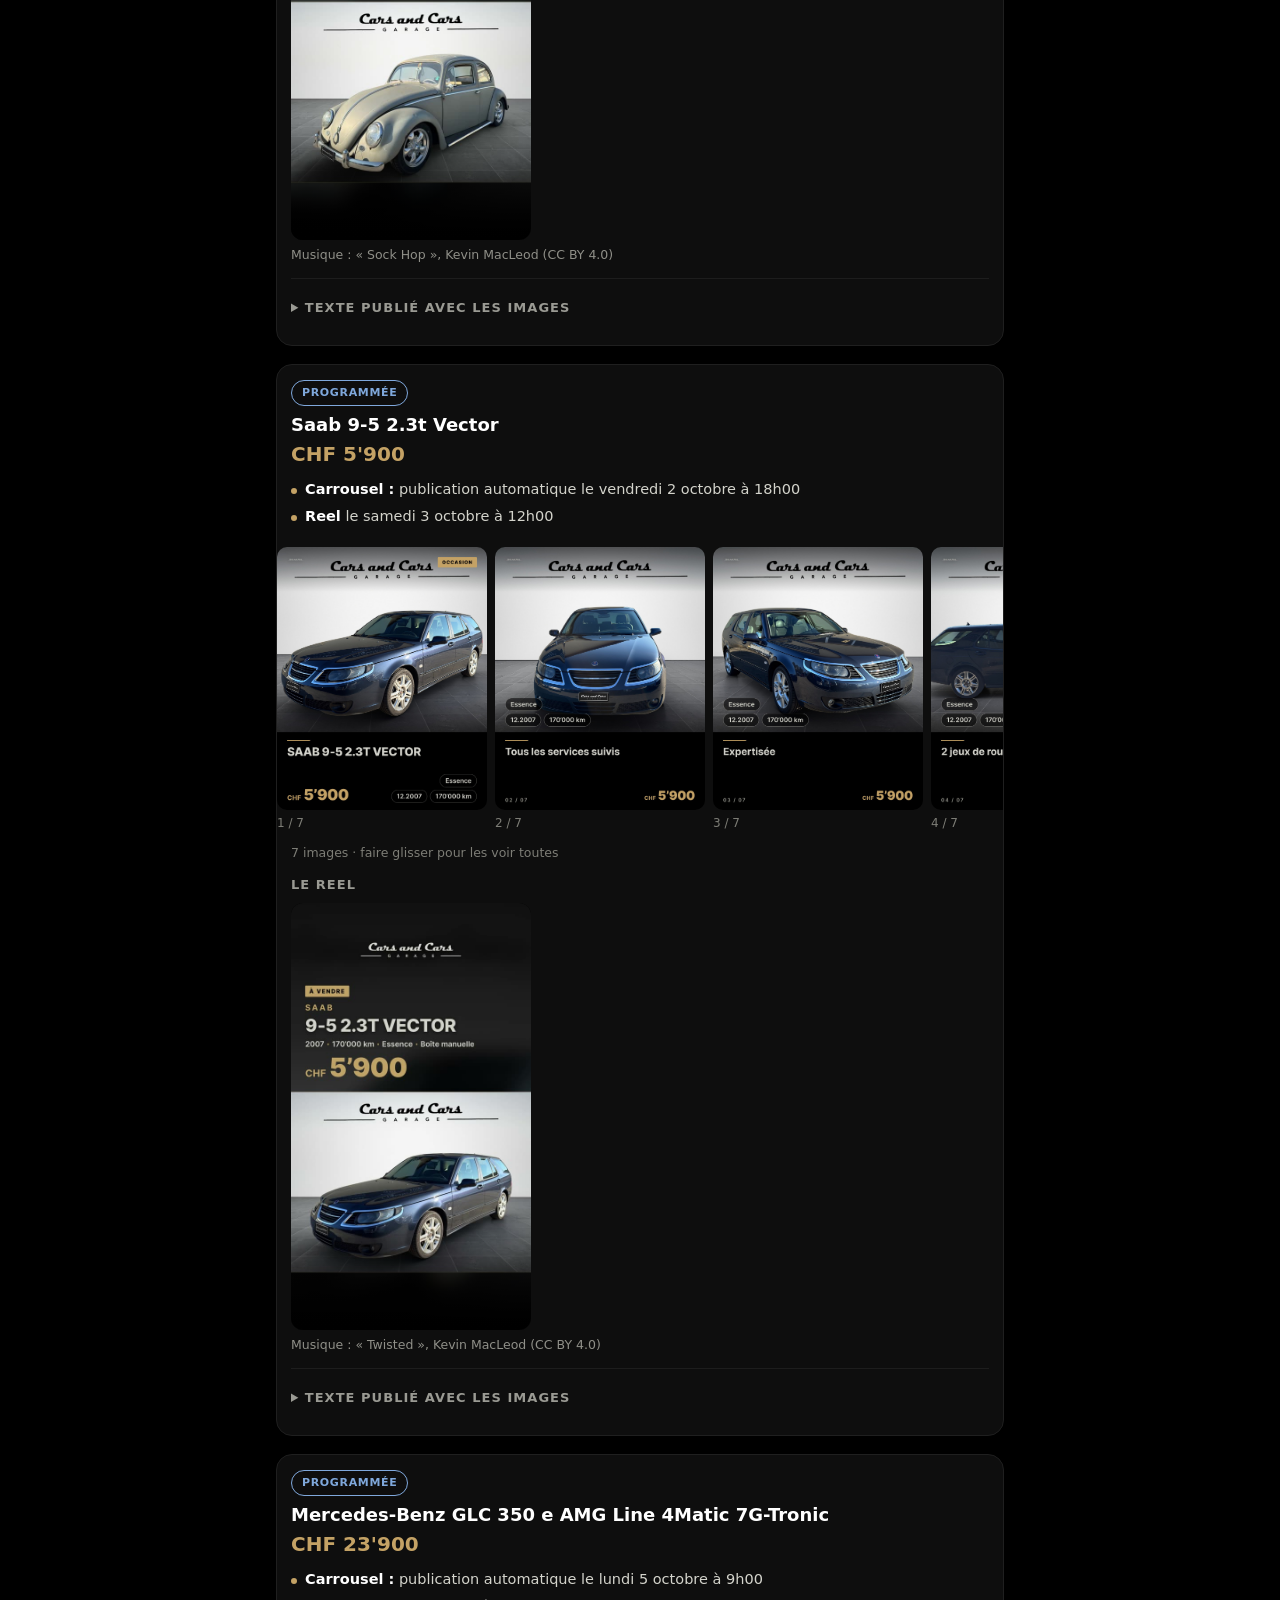
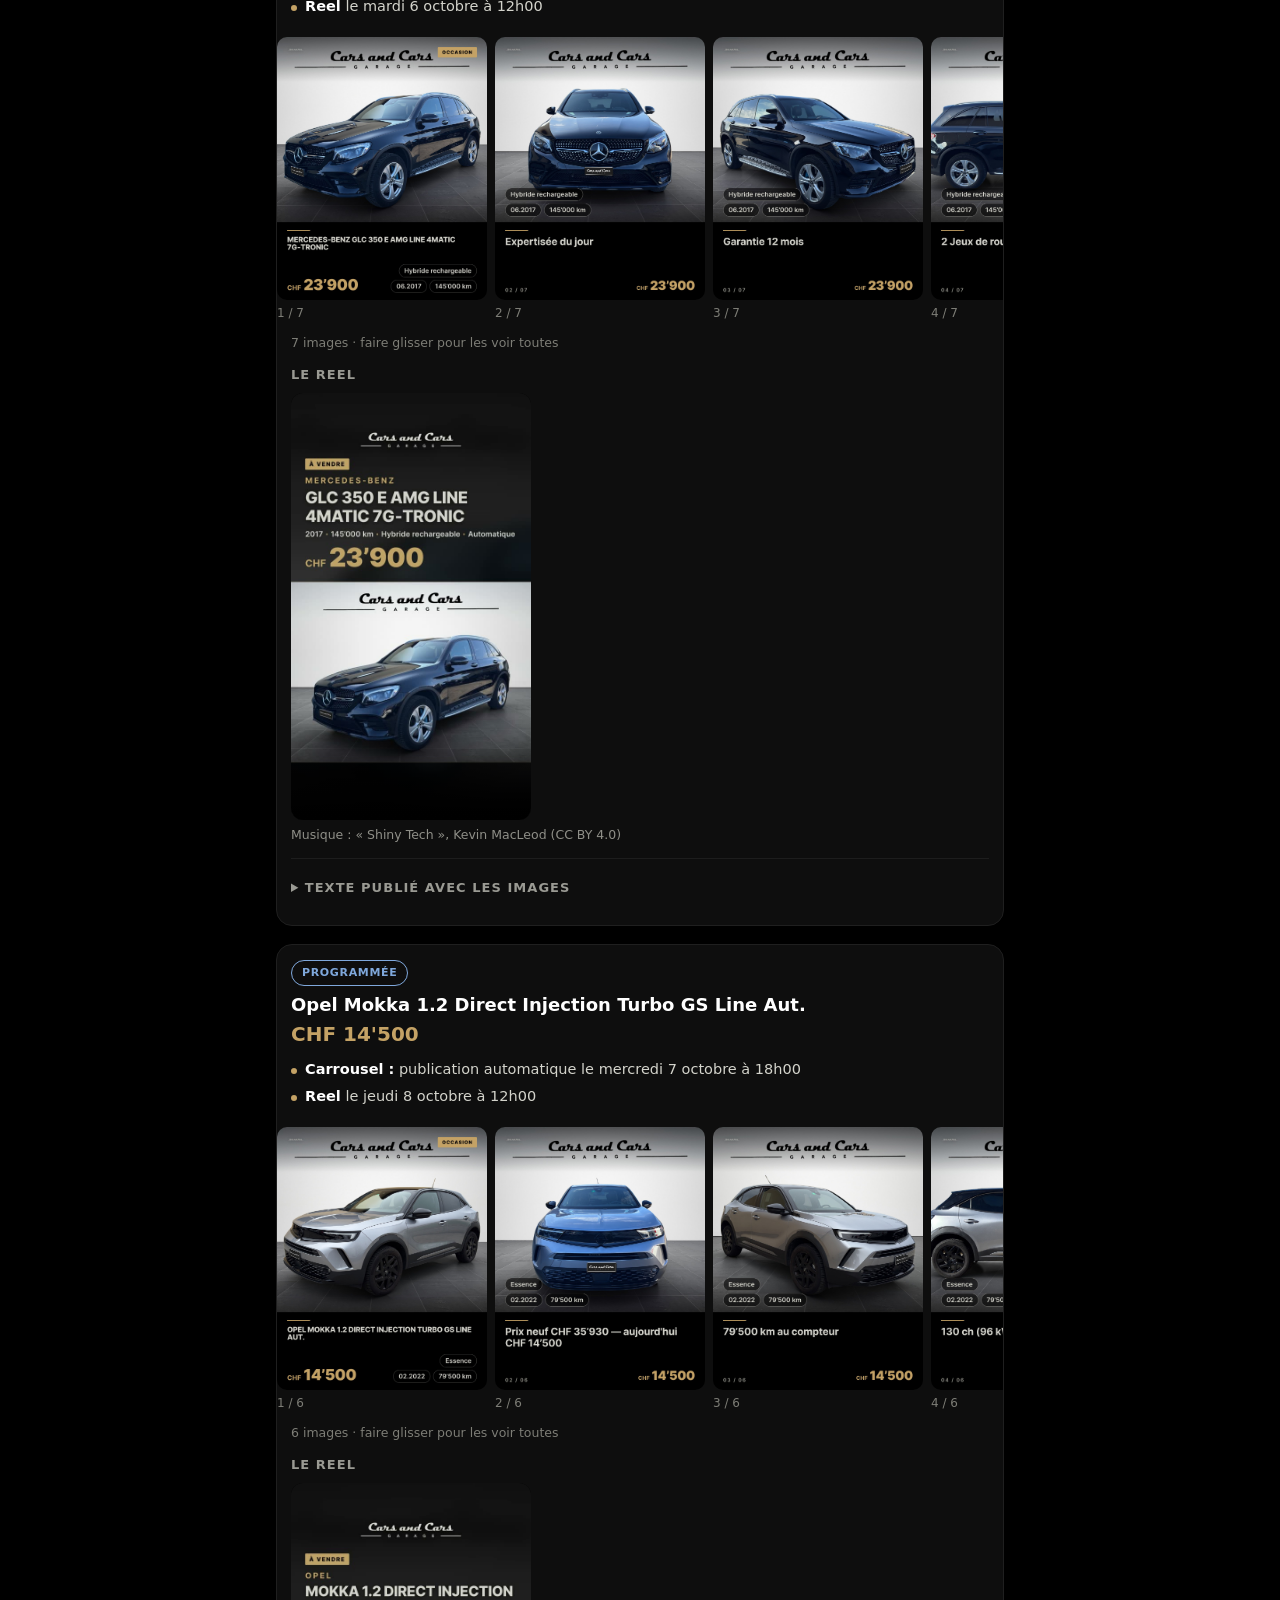
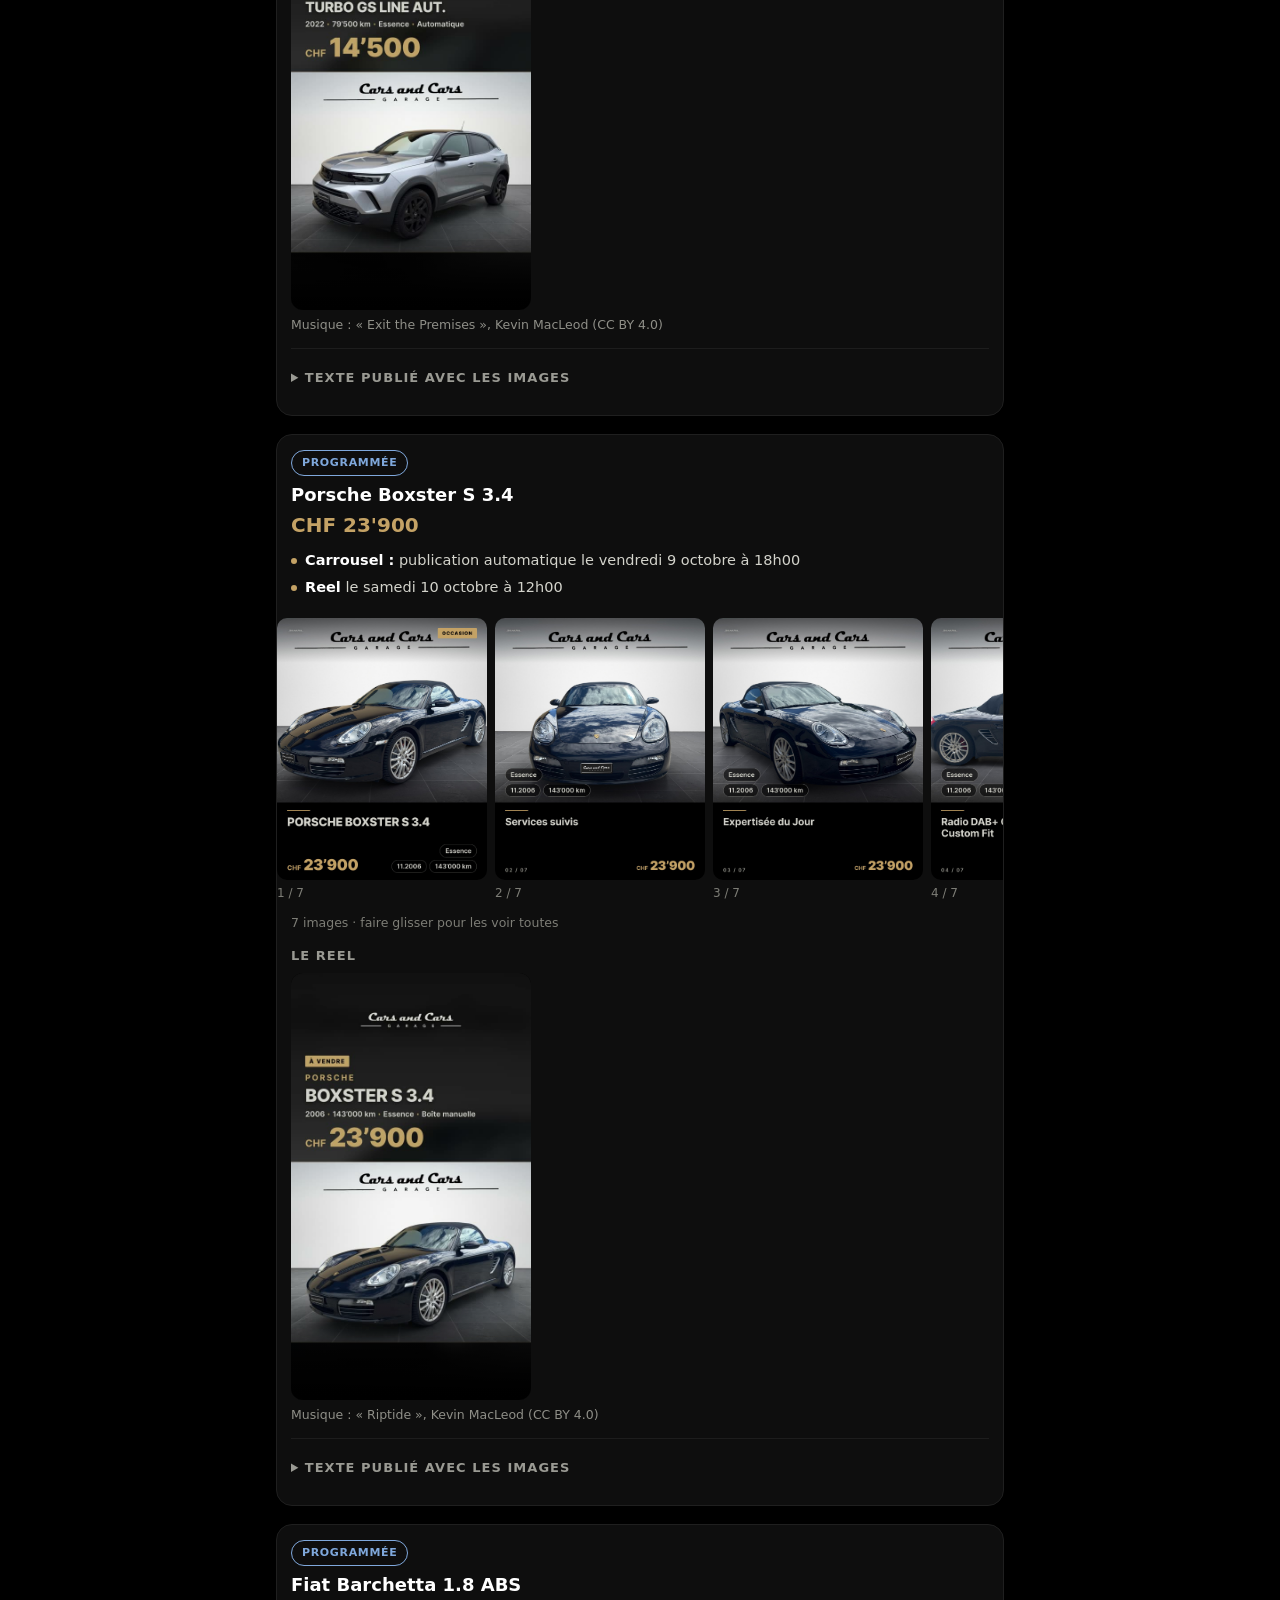
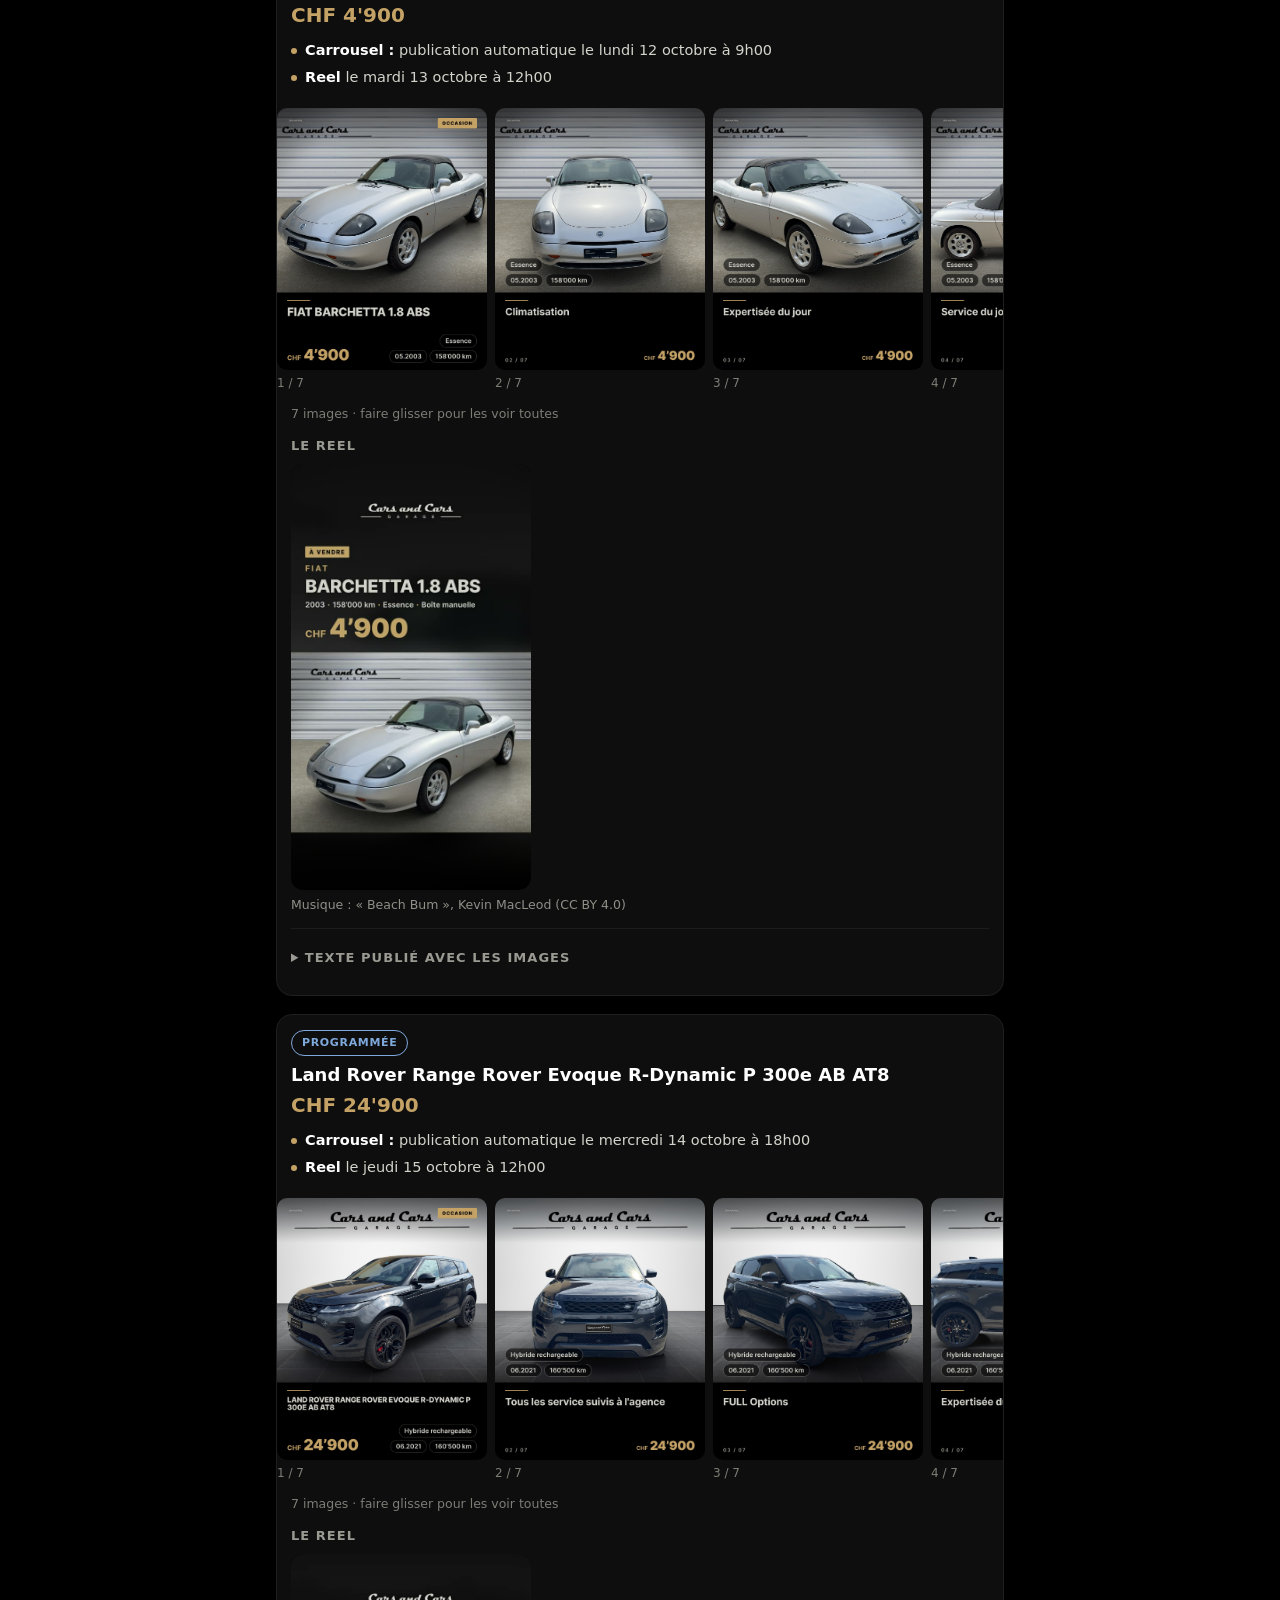
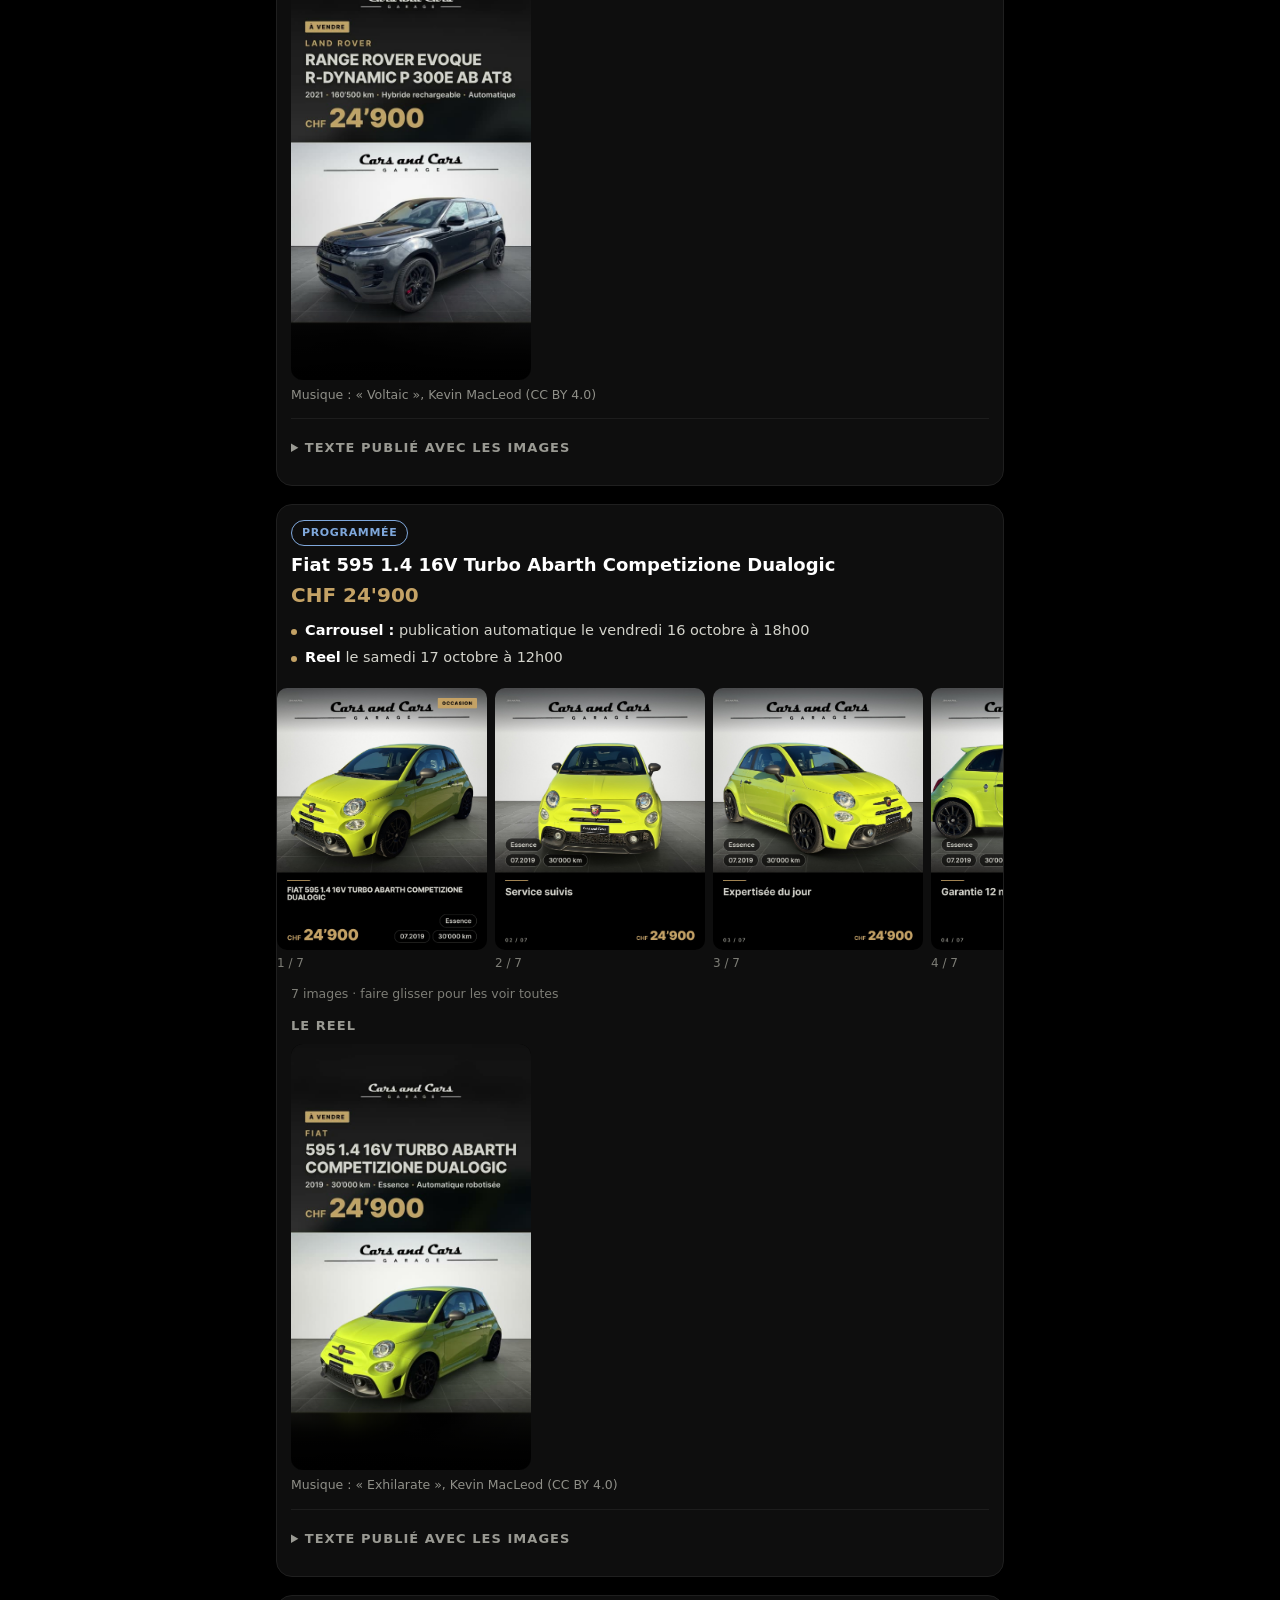
==== commit cfb77487: "Rolle : le Reel suit son post le meme soir — 23.09 18h00 (post) + 19h00 (Reel), correction Stefano d" ====
--- a/index.html
+++ b/index.html
@@ -7,7 +7,7 @@
 <link rel="stylesheet" href="posts.css">
 </head><body>
 <div class="page">
-<header class="entete-page"><p class="sur">Cars and Cars · Instagram et Facebook</p><h1>Ce qui part sur Instagram et Facebook</h1><p class="chapo">Les voitures en vente partent toutes seules, aux dates indiquées : tu n&#x27;as rien à faire. Si un prix change ou si une annonce disparaît d&#x27;AutoScout24, rien ne part avec un prix faux et Stefano est prévenu.</p></header><nav class="nav"><a href="programme.html" class="on">Les voitures</a><a href="echeancier.html" class="">Le calendrier</a></nav><p class="maj">Page mise à jour le 22.09.2026 à 18h39</p><section class="chiffres"><div class="chiffre"><b>14</b><span>annonces en vente</span></div><div class="chiffre"><b>3</b><span>déjà publiée(s)</span></div><div class="chiffre"><b>11</b><span>programmées</span></div><div class="chiffre"><b>14</b><span>Reels prêts</span></div></section><p class="prochaine">Prochaine publication : <b>Reel · Meeting VW du Château de Rolle</b>, mercredi 23 septembre à 18h00.</p><main><article class="voiture" id="hv-sortie-rolle-2026"><div class="tete"><span class="pastille p-programme">Hors vente · programmé</span><h2>Meeting VW du Château de Rolle</h2><p class="prix">Hors vente · validé avec toi</p><ul class="dates"><li class=""><b>Post (10 photos) :</b> publication automatique le mercredi 23 septembre à 18h00</li><li class=""><b>Reel (vidéo avec musique) :</b> publication automatique le mercredi 23 septembre à 18h00, juste avant le post</li></ul></div><div class="bande"><div class="dia"><img src="img/HV_sortie-rolle-2026__01_img_9788.jpg" alt="Image 1 sur 10" width="1080" height="1350" loading="eager"><span>1 / 10</span></div><div class="dia"><img src="img/HV_sortie-rolle-2026__02_img_9789.jpg" alt="Image 2 sur 10" width="1080" height="1350" loading="eager"><span>2 / 10</span></div><div class="dia"><img src="img/HV_sortie-rolle-2026__03_img_9799.jpg" alt="Image 3 sur 10" width="1080" height="1350" loading="lazy"><span>3 / 10</span></div><div class="dia"><img src="img/HV_sortie-rolle-2026__04_img_9807.jpg" alt="Image 4 sur 10" width="1080" height="1350" loading="lazy"><span>4 / 10</span></div><div class="dia"><img src="img/HV_sortie-rolle-2026__05_img_9808.jpg" alt="Image 5 sur 10" width="1080" height="1350" loading="lazy"><span>5 / 10</span></div><div class="dia"><img src="img/HV_sortie-rolle-2026__06_img_9811.jpg" alt="Image 6 sur 10" width="1080" height="1350" loading="lazy"><span>6 / 10</span></div><div class="dia"><img src="img/HV_sortie-rolle-2026__07_img_9813.jpg" alt="Image 7 sur 10" width="1080" height="1350" loading="lazy"><span>7 / 10</span></div><div class="dia"><img src="img/HV_sortie-rolle-2026__08_img_9796.jpg" alt="Image 8 sur 10" width="1080" height="1350" loading="lazy"><span>8 / 10</span></div><div class="dia"><img src="img/HV_sortie-rolle-2026__09_img_9797.jpg" alt="Image 9 sur 10" width="1080" height="1350" loading="lazy"><span>9 / 10</span></div><div class="dia"><img src="img/HV_sortie-rolle-2026__10_img_9820.jpg" alt="Image 10 sur 10" width="1080" height="1350" loading="lazy"><span>10 / 10</span></div></div><p class="glisser">10 images · faire glisser pour les voir toutes</p><div class="reel"><h3>Le Reel</h3><video controls playsinline preload="none" poster="affiches/reel_HV_sortie-rolle-2026.jpg" src="img/REEL_HV_sortie-rolle-2026__reel_HV_sortie-rolle-2026.mp4"></video><p>Musique : « Malt Shop Bop », Kevin MacLeod (CC BY 4.0)</p></div><details class="texte" open><summary>Texte publié avec les images</summary><div class="legende">Samedi au Château de Rolle, pour le Meeting VW.
+<header class="entete-page"><p class="sur">Cars and Cars · Instagram et Facebook</p><h1>Ce qui part sur Instagram et Facebook</h1><p class="chapo">Les voitures en vente partent toutes seules, aux dates indiquées : tu n&#x27;as rien à faire. Si un prix change ou si une annonce disparaît d&#x27;AutoScout24, rien ne part avec un prix faux et Stefano est prévenu.</p></header><nav class="nav"><a href="programme.html" class="on">Les voitures</a><a href="echeancier.html" class="">Le calendrier</a></nav><p class="maj">Page mise à jour le 22.09.2026 à 19h28</p><section class="chiffres"><div class="chiffre"><b>14</b><span>annonces en vente</span></div><div class="chiffre"><b>3</b><span>déjà publiée(s)</span></div><div class="chiffre"><b>11</b><span>programmées</span></div><div class="chiffre"><b>14</b><span>Reels prêts</span></div></section><p class="prochaine">Prochaine publication : <b>Carrousel · Meeting VW du Château de Rolle</b>, mercredi 23 septembre à 18h00.</p><main><article class="voiture" id="hv-sortie-rolle-2026"><div class="tete"><span class="pastille p-programme">Hors vente · programmé</span><h2>Meeting VW du Château de Rolle</h2><p class="prix">Hors vente · validé avec toi</p><ul class="dates"><li class=""><b>Post (10 photos) :</b> publication automatique le mercredi 23 septembre à 18h00</li><li class=""><b>Reel (vidéo avec musique) :</b> publication automatique le mercredi 23 septembre à 19h00</li></ul></div><div class="bande"><div class="dia"><img src="img/HV_sortie-rolle-2026__01_img_9788.jpg" alt="Image 1 sur 10" width="1080" height="1350" loading="eager"><span>1 / 10</span></div><div class="dia"><img src="img/HV_sortie-rolle-2026__02_img_9789.jpg" alt="Image 2 sur 10" width="1080" height="1350" loading="eager"><span>2 / 10</span></div><div class="dia"><img src="img/HV_sortie-rolle-2026__03_img_9799.jpg" alt="Image 3 sur 10" width="1080" height="1350" loading="lazy"><span>3 / 10</span></div><div class="dia"><img src="img/HV_sortie-rolle-2026__04_img_9807.jpg" alt="Image 4 sur 10" width="1080" height="1350" loading="lazy"><span>4 / 10</span></div><div class="dia"><img src="img/HV_sortie-rolle-2026__05_img_9808.jpg" alt="Image 5 sur 10" width="1080" height="1350" loading="lazy"><span>5 / 10</span></div><div class="dia"><img src="img/HV_sortie-rolle-2026__06_img_9811.jpg" alt="Image 6 sur 10" width="1080" height="1350" loading="lazy"><span>6 / 10</span></div><div class="dia"><img src="img/HV_sortie-rolle-2026__07_img_9813.jpg" alt="Image 7 sur 10" width="1080" height="1350" loading="lazy"><span>7 / 10</span></div><div class="dia"><img src="img/HV_sortie-rolle-2026__08_img_9796.jpg" alt="Image 8 sur 10" width="1080" height="1350" loading="lazy"><span>8 / 10</span></div><div class="dia"><img src="img/HV_sortie-rolle-2026__09_img_9797.jpg" alt="Image 9 sur 10" width="1080" height="1350" loading="lazy"><span>9 / 10</span></div><div class="dia"><img src="img/HV_sortie-rolle-2026__10_img_9820.jpg" alt="Image 10 sur 10" width="1080" height="1350" loading="lazy"><span>10 / 10</span></div></div><p class="glisser">10 images · faire glisser pour les voir toutes</p><div class="reel"><h3>Le Reel</h3><video controls playsinline preload="none" poster="affiches/reel_HV_sortie-rolle-2026.jpg" src="img/REEL_HV_sortie-rolle-2026__reel_HV_sortie-rolle-2026.mp4"></video><p>Musique : « Malt Shop Bop », Kevin MacLeod (CC BY 4.0)</p></div><details class="texte" open><summary>Texte publié avec les images</summary><div class="legende">Samedi au Château de Rolle, pour le Meeting VW.
 
 Douze éditions que les Coccinelles et leurs cousines se donnent rendez-vous au bord du lac — refroidies par air, d&#x27;avant 1979, rien d&#x27;autre. On y était, avec notre 1958.
 
@@ -142,6 +142,6 @@
 
 C&#x27;est aussi comme ça qu&#x27;on apprend le métier. 🔧
 
-#carsandcars #lemanretro #blonay #stlegier #rivieravaudoise #voitureancienne #oldtimer #camaro #vaud #passionauto</div></details></div></section><p class="pied">Page mise à jour le 22.09.2026 à 18h39 · calendrier du 22.09 à 18h39 · annonces AutoScout24 relevées le 16.09 à 18h26</p>
+#carsandcars #lemanretro #blonay #stlegier #rivieravaudoise #voitureancienne #oldtimer #camaro #vaud #passionauto</div></details></div></section><p class="pied">Page mise à jour le 22.09.2026 à 19h28 · calendrier du 22.09 à 19h27 · annonces AutoScout24 relevées le 16.09 à 18h26</p>
 </div>
 </body></html>
